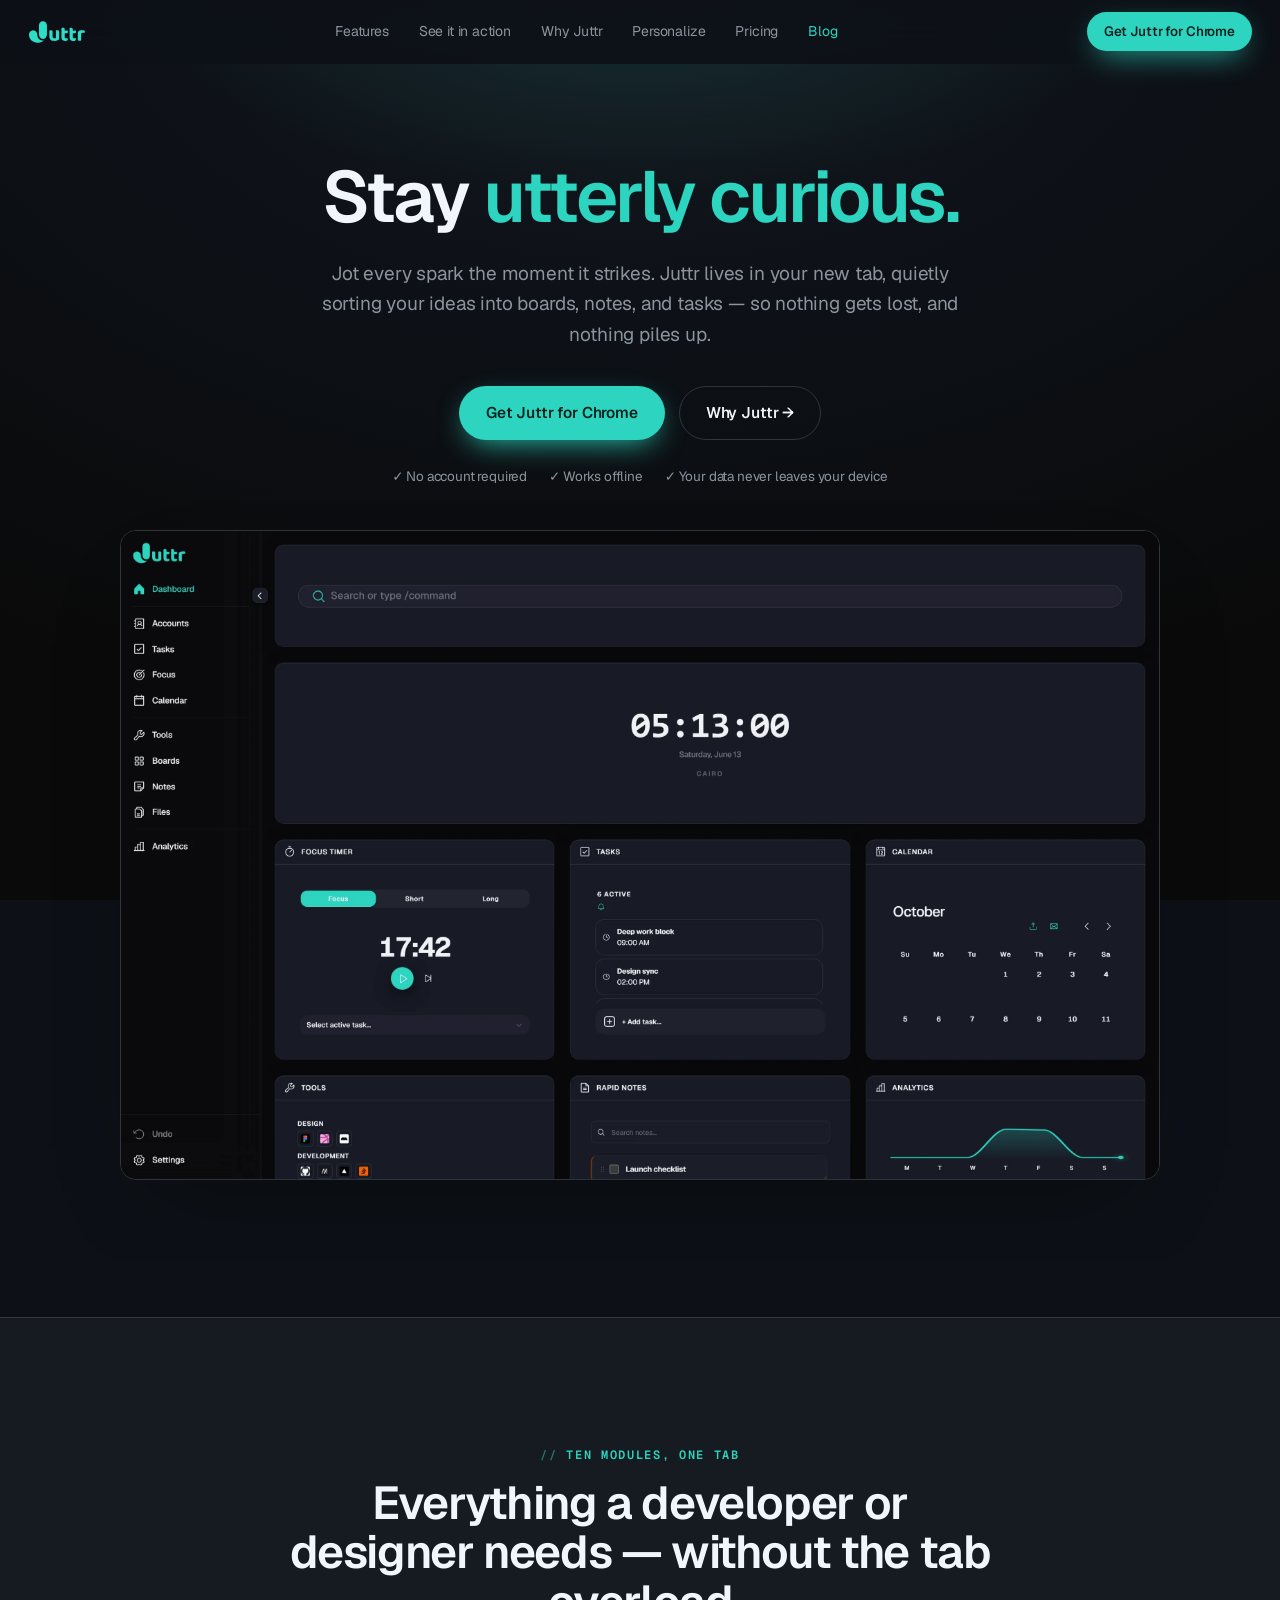
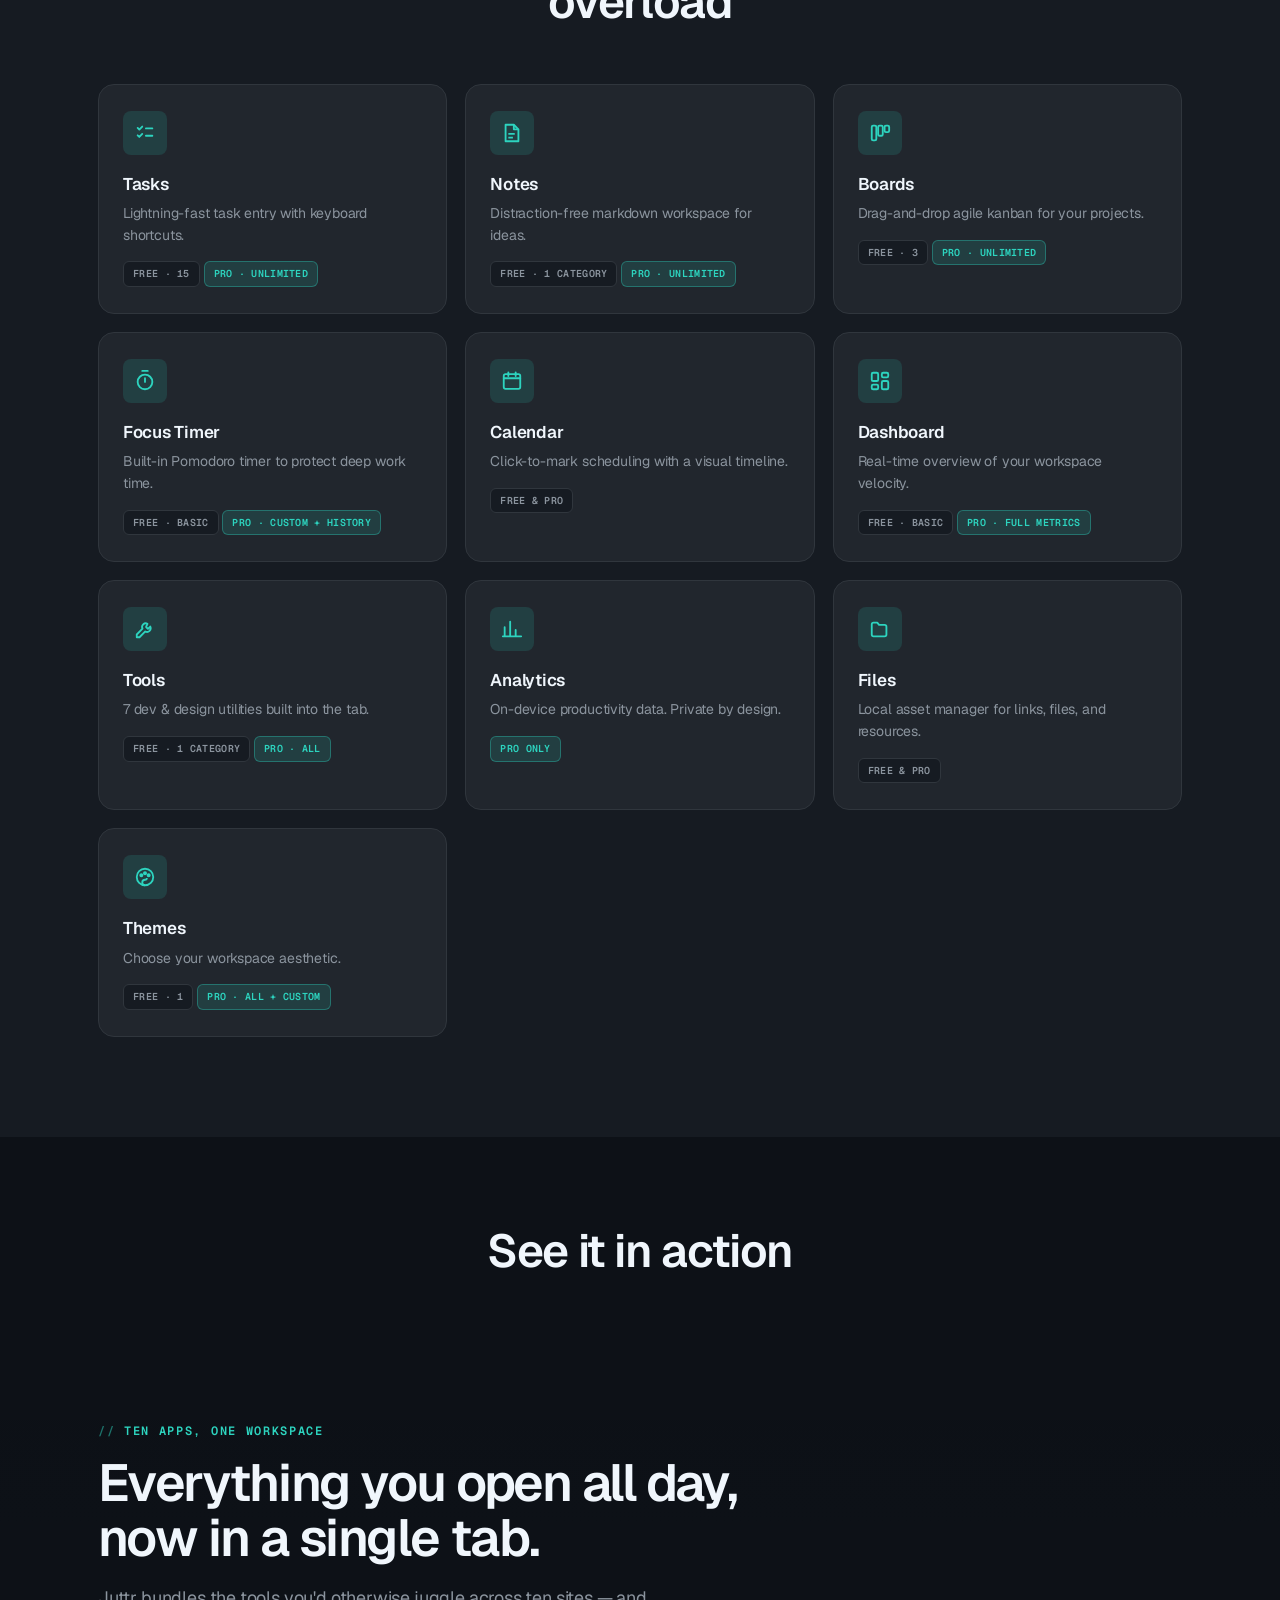
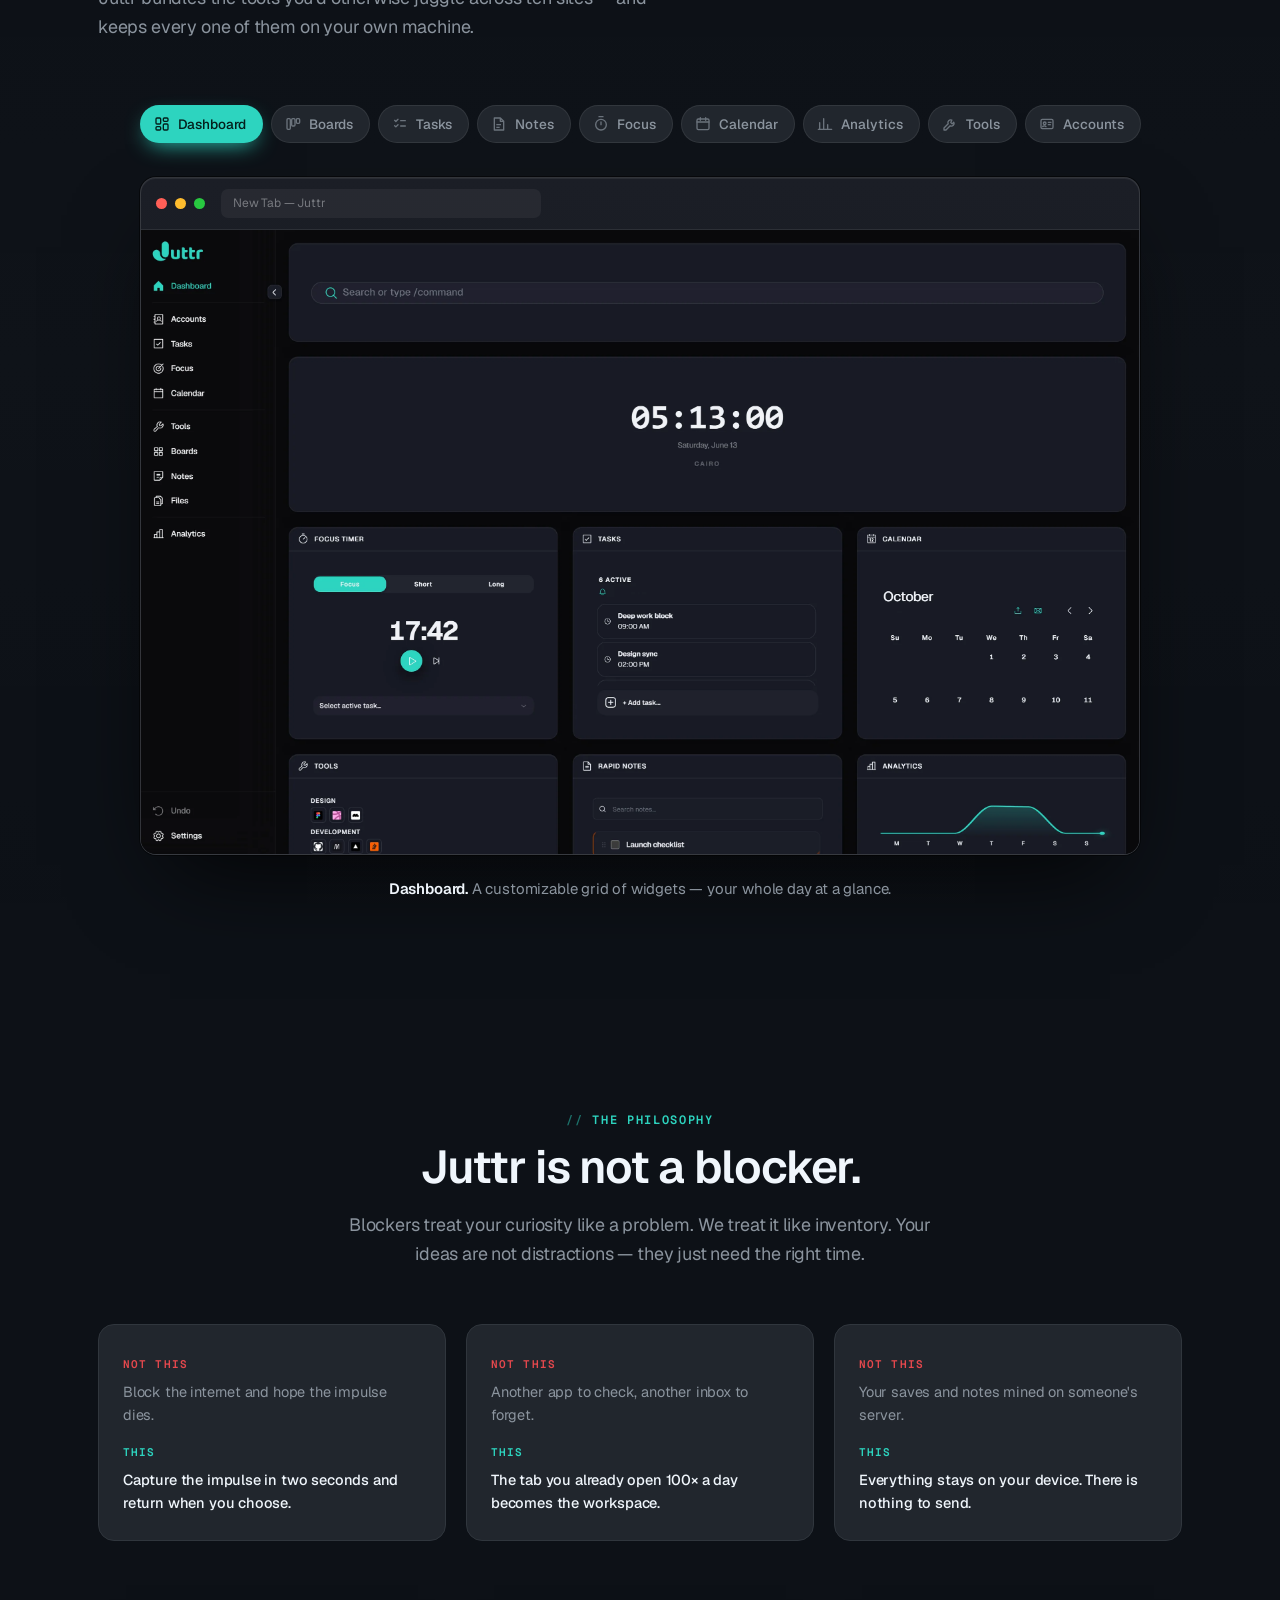
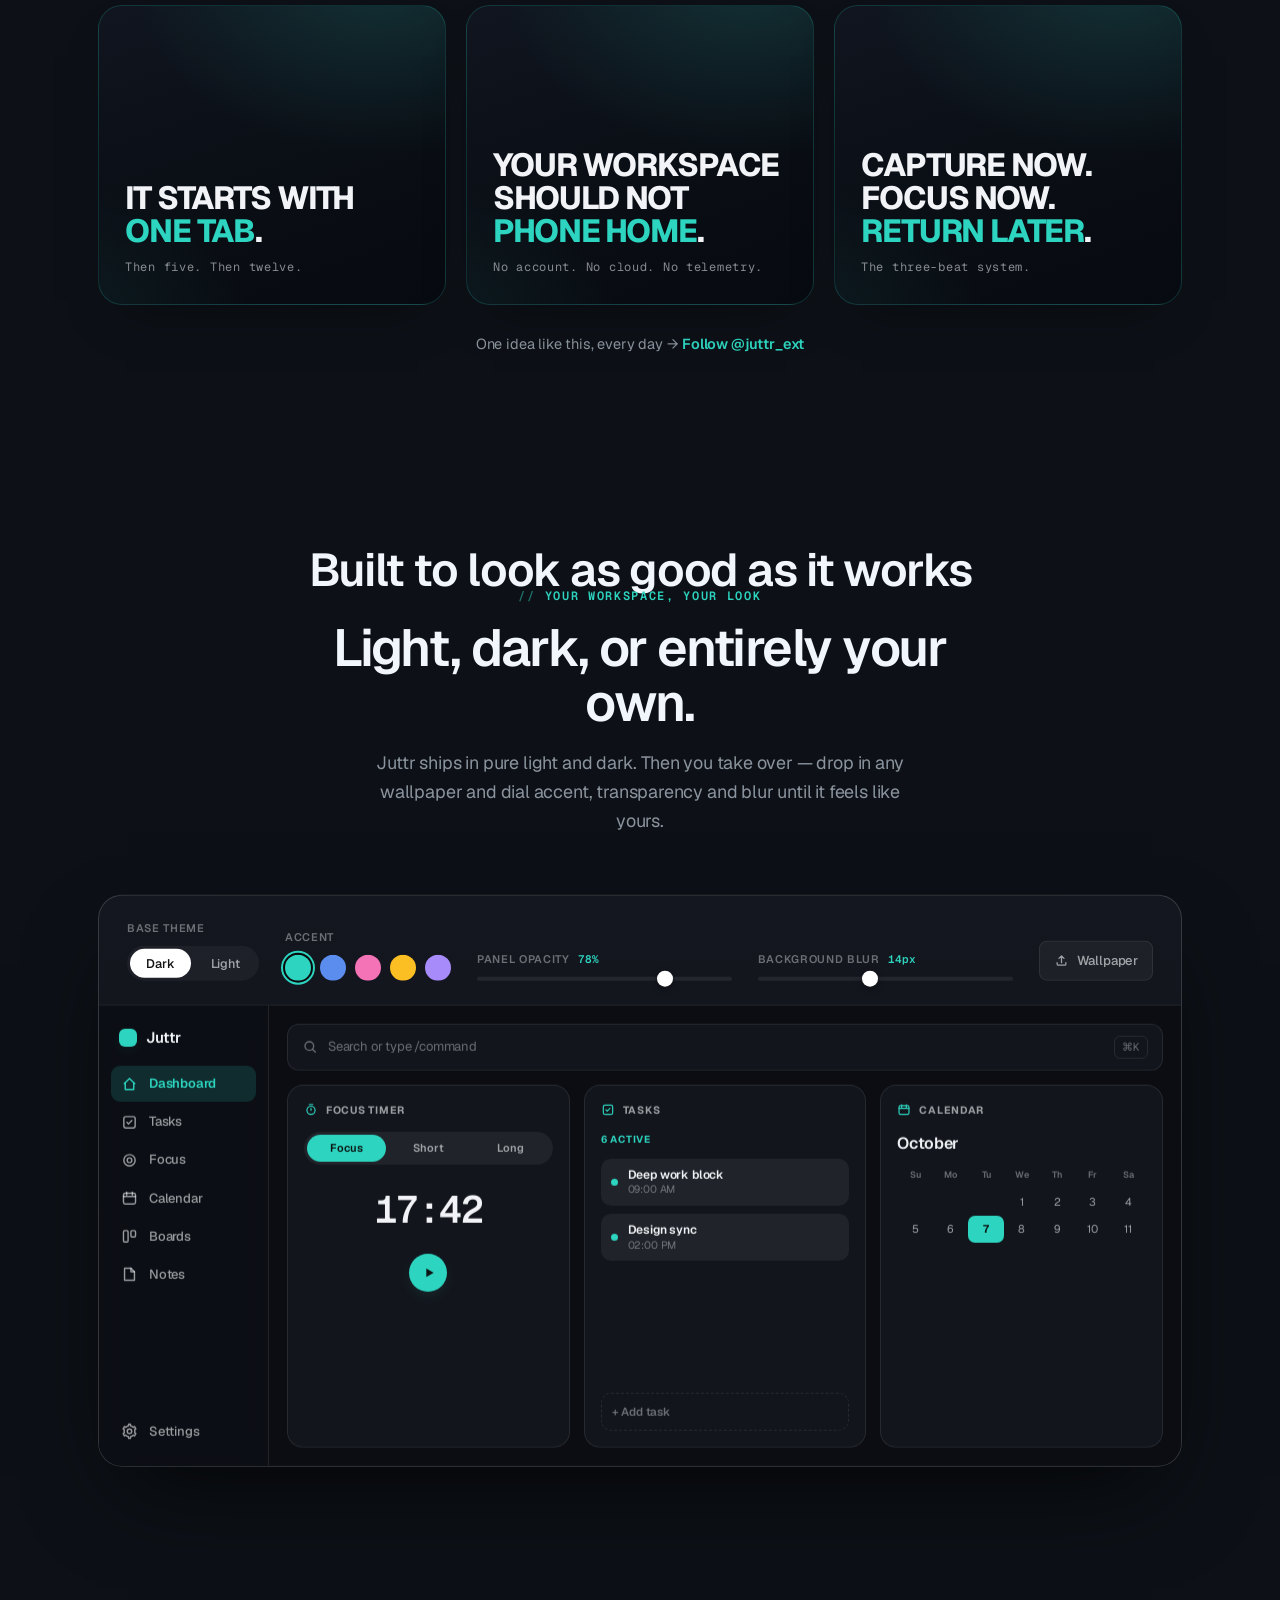
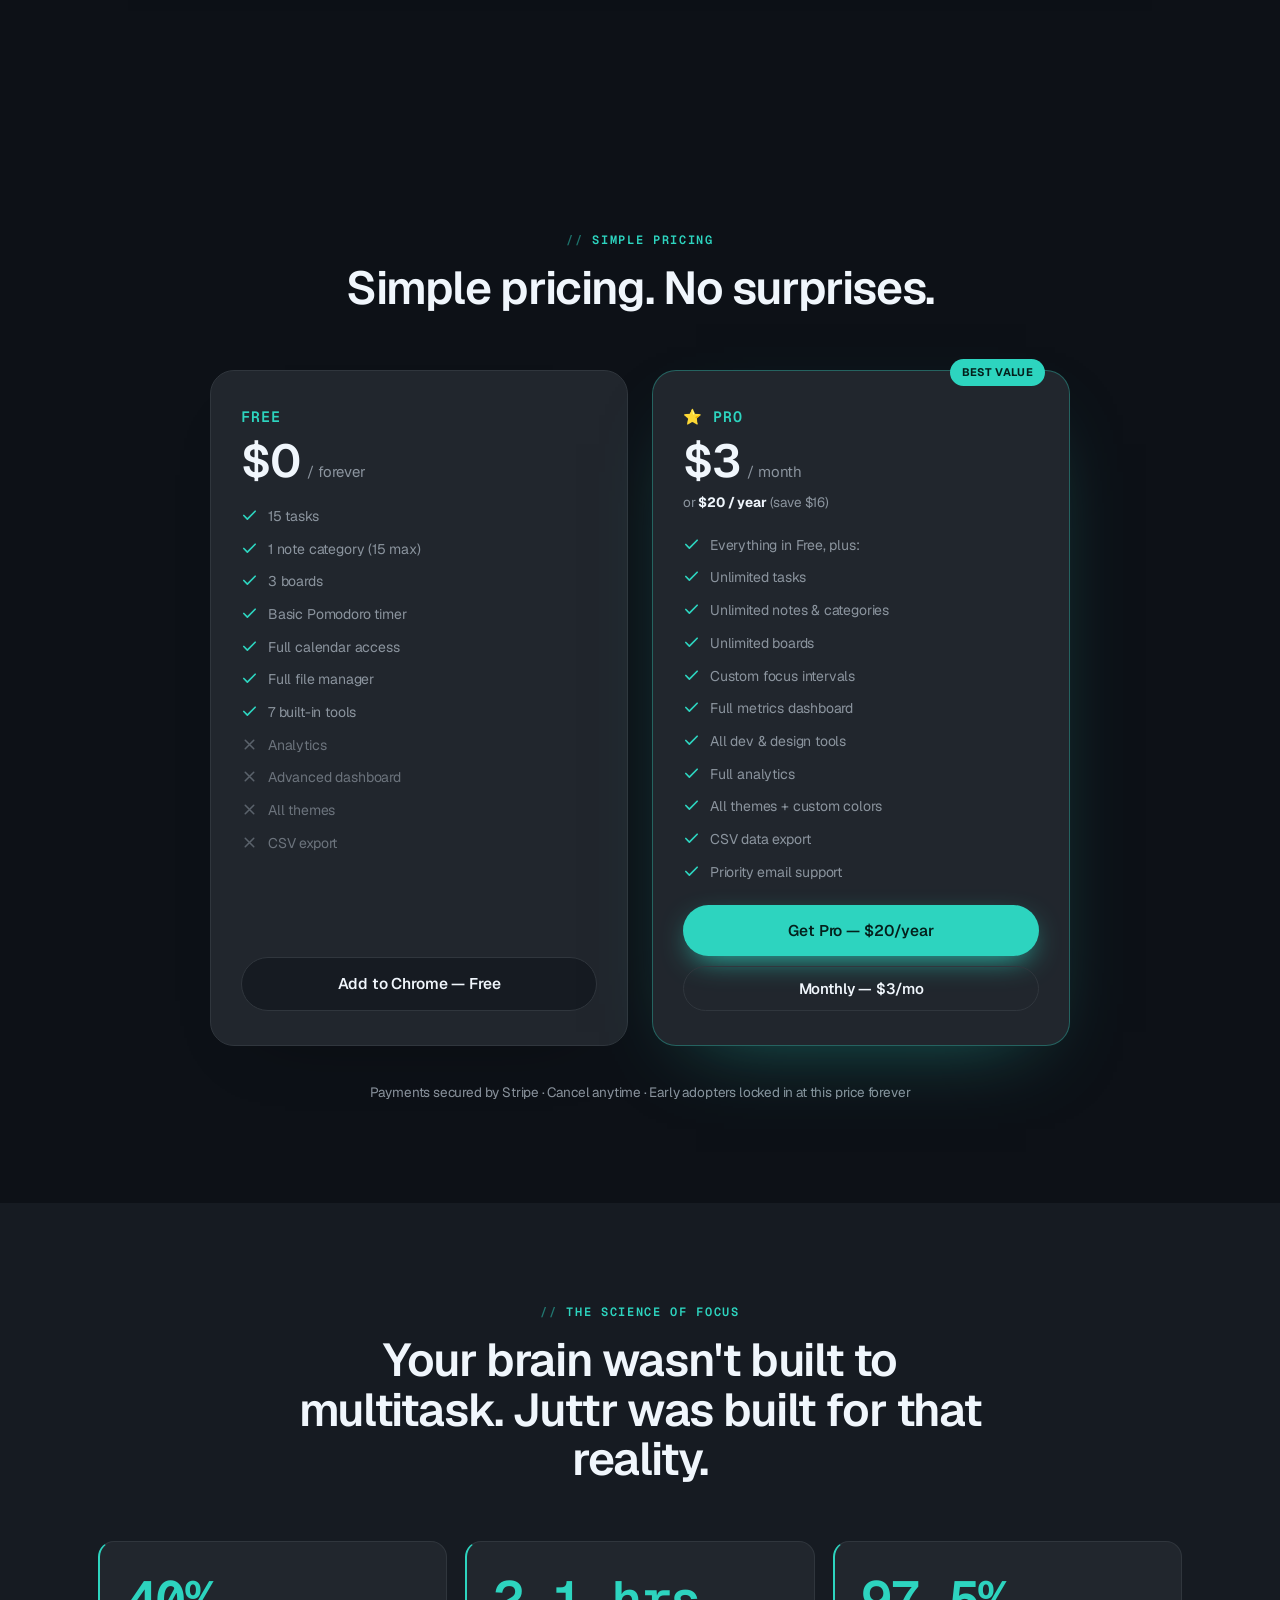
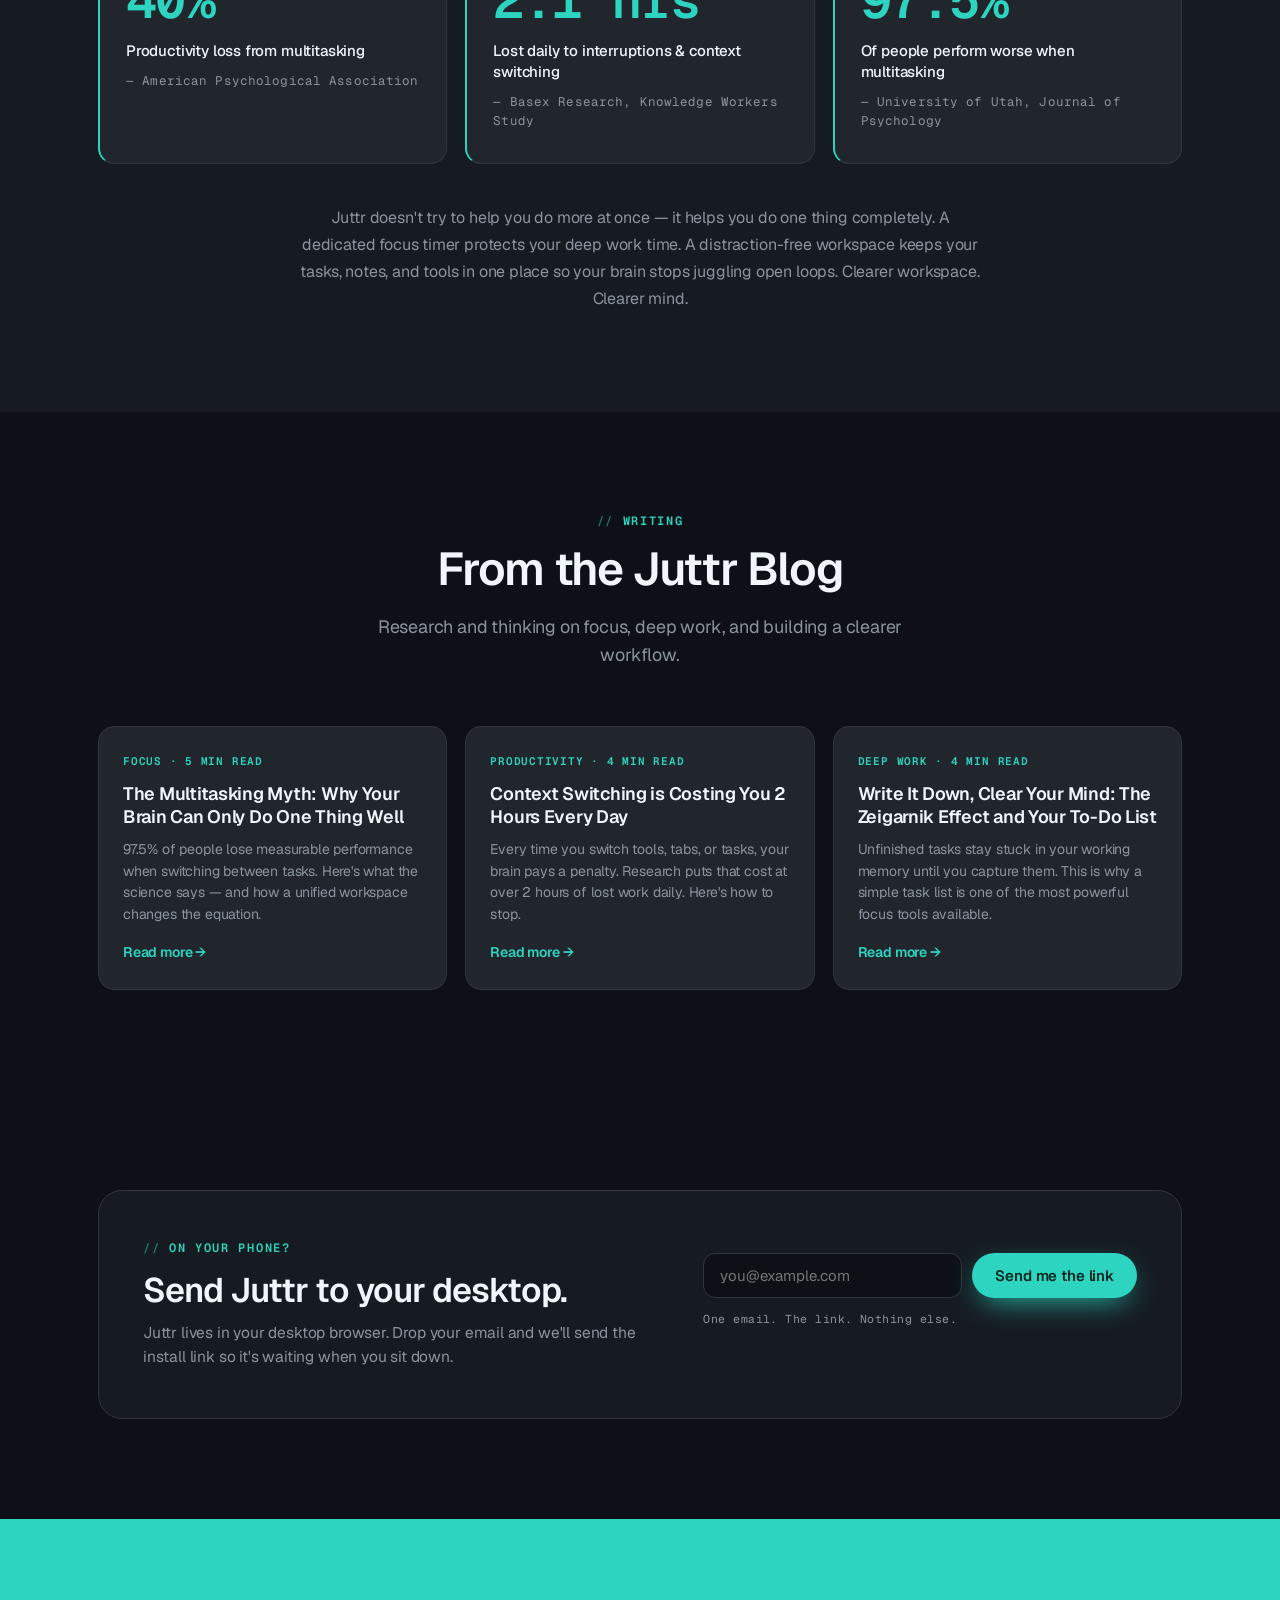
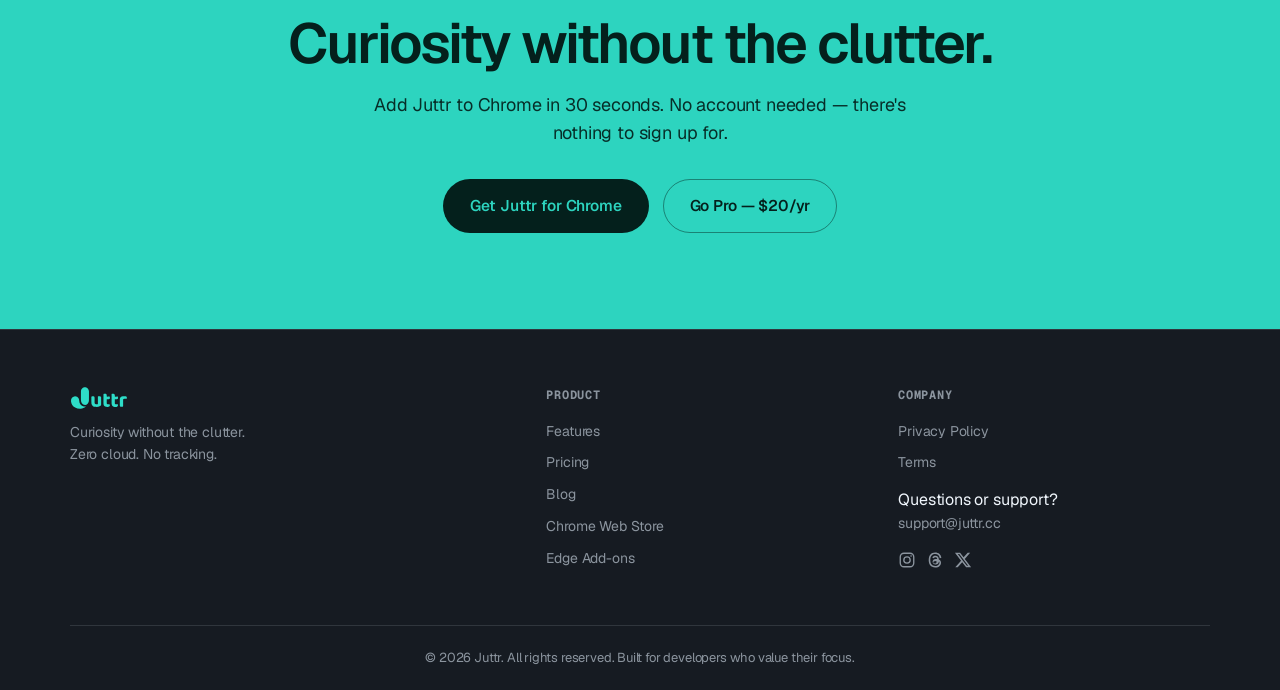
==== index.html @ 7350d9e3 "Add files via upload" ====
<!DOCTYPE html>
<html lang="en">
<head>
  <meta charset="UTF-8" />
  <meta name="viewport" content="width=device-width, initial-scale=1.0" />

  <title>Juttr — Stay utterly curious. | Private workspace in your new tab</title>
  <meta name="description" content="Juttr is the private, local-first workspace in your new tab. Capture ideas, links, and tasks without breaking focus — then return when it's time. No account, no cloud, works offline." />
  <meta name="keywords" content="productivity chrome extension, capture ideas browser, tab manager alternative, browser workspace, focus timer, pomodoro chrome extension, task manager extension, distraction free workspace, local first app, deep work tool, all in one workspace chrome, no cloud task manager, save tabs for later" />

  <!-- Open Graph -->
  <meta property="og:title" content="Juttr — Stay utterly curious." />
  <meta property="og:description" content="Capture now. Focus now. Return later. The private workspace in your new tab — no account, no cloud, all local." />
  <meta property="og:image" content="https://www.juttr.cc/assets/screens/og-cover.jpg" />
  <meta property="og:url" content="https://www.juttr.cc" />
  <meta property="og:type" content="website" />

  <!-- Twitter -->
  <meta name="twitter:card" content="summary_large_image" />
  <meta name="twitter:site" content="@Juttr_Ext" />
  <meta name="twitter:title" content="Juttr — Stay utterly curious." />
  <meta name="twitter:description" content="Capture ideas without breaking focus. The local-first workspace in your new tab — no account, no cloud." />
  <meta name="twitter:image" content="https://www.juttr.cc/assets/screens/og-cover.jpg" />

  <link rel="canonical" href="https://www.juttr.cc" />
  <meta name="theme-color" content="#0d1117" />
  <link rel="icon" type="image/png" href="assets/logo.png" />

  <!-- Set theme before paint (no flash) -->
  <script>
    (function () {
      try {
        var t = localStorage.getItem('juttr-theme') || 'light';
        document.documentElement.setAttribute('data-theme', t);
      } catch (e) { document.documentElement.setAttribute('data-theme', 'light'); }
    })();
  </script>

  <link rel="preload" href="assets/fonts/Geist-Variable.woff2" as="font" type="font/woff2" crossorigin />
  <link rel="stylesheet" href="css/theme.css" />
  <link rel="stylesheet" href="css/preserved.css" />
  <link rel="stylesheet" href="css/site.css" />

  <!-- Schema.org structured data -->
  <script type="application/ld+json">
  {
    "@context": "https://schema.org",
    "@type": "SoftwareApplication",
    "name": "Juttr",
    "applicationCategory": "ProductivityApplication",
    "operatingSystem": "Chrome, Edge, Firefox",
    "offers": [
      { "@type": "Offer", "name": "Free", "price": "0", "priceCurrency": "USD" },
      { "@type": "Offer", "name": "Pro", "price": "3", "priceCurrency": "USD", "billingIncrement": "month" }
    ],
    "description": "Local-first productivity workspace Chrome extension for developers and designers.",
    "url": "https://www.juttr.cc"
  }
  </script>
</head>
<body>

<!-- ════════════════ NAV (C) ════════════════ -->
<nav class="jx-nav" id="nav">
  <a href="#top" class="jx-logo" aria-label="Juttr"><img class="jx-wordmark" src="assets/juttr-wordmark.svg" alt="Juttr" /></a>
  <div class="jx-nav-links" id="nav-links">
    <a href="#features">Features</a>
    <a href="#see-it">See it in action</a>
    <a href="#philosophy">Why Juttr</a>
    <a href="#personalize">Personalize</a>
    <a href="#pricing">Pricing</a>
    <a href="#blog">Blog</a>
    <a class="jx-btn jx-btn-accent jx-btn-sm jx-nav-cta-m" data-store-link="nav-menu" target="_blank" rel="noopener">Get Juttr for Chrome</a>
  </div>
  <div class="jx-nav-right">
    <button class="jx-toggle" id="theme-toggle" type="button" aria-label="Toggle light or dark mode">
      <span class="jx-toggle-icon jx-moon" aria-hidden="true">🌙</span>
      <span class="jx-toggle-icon jx-sun" aria-hidden="true">☀️</span>
      <span class="jx-lbl jx-lbl-dark">Dark</span>
      <span class="jx-lbl jx-lbl-light">Light</span>
    </button>
    <a class="jx-btn jx-btn-accent jx-btn-sm jx-nav-cta-d" data-store-link="nav" target="_blank" rel="noopener">Get Juttr for Chrome</a>
    <button class="jx-nav-toggle" id="nav-toggle" type="button" aria-label="Open menu" aria-expanded="false" aria-controls="nav-links">
      <span></span><span></span><span></span>
    </button>
  </div>
</nav>

<span id="top"></span>

<main>

<!-- ════════════════ HERO (D) ════════════════ -->
<header class="jx-hero">
  <div class="jx-hero-inner reveal">
    <h1>Stay <em>utterly curious.</em></h1>
    <p class="jx-hero-sub">
      Jot every spark the moment it strikes. Juttr lives in your new tab, quietly sorting
      your ideas into boards, notes, and tasks — so nothing gets lost, and nothing piles up.
    </p>
    <div class="jx-hero-actions">
      <a class="jx-btn jx-btn-accent jx-btn-lg" data-store-link="hero" target="_blank" rel="noopener">Get Juttr for Chrome</a>
      <a class="jx-btn jx-btn-outline jx-btn-lg" href="#philosophy">Why Juttr →</a>
    </div>
    <div class="jx-trust">
      <span>✓ No account required</span>
      <span>✓ Works offline</span>
      <span>✓ Your data never leaves your device</span>
    </div>
  </div>
  <div class="jx-hero-visual reveal">
    <img src="assets/screens/dark-dashboard.webp" width="1600" height="1000" data-parallax="0.05"
         alt="Juttr productivity Chrome extension workspace showing task manager, calendar and focus timer" />
  </div>
</header>

<!-- ════════════════ FEATURES (E) ════════════════ -->
<section class="jx-section jx-features" id="features">
  <div class="jx-wrap">
    <div class="jx-section-head reveal">
      <p class="jx-eyebrow">Ten modules, one tab</p>
      <h2 class="jx-h2">Everything a developer or designer needs — without the tab overload</h2>
    </div>
    <div class="jx-feature-grid reveal">

      <div class="jx-feature-card">
        <div class="jx-feature-ico"><svg viewBox="0 0 24 24" fill="none" stroke="currentColor" stroke-width="2" stroke-linecap="round" stroke-linejoin="round"><path d="M4 6.5l1.8 1.8L9 5"/><path d="M4 14.5l1.8 1.8L9 13"/><path d="M13 7h7M13 15h7"/></svg></div>
        <h3>Tasks</h3>
        <p>Lightning-fast task entry with keyboard shortcuts.</p>
        <span class="jx-badge">Free · 15</span> <span class="jx-badge jx-badge-pro">Pro · Unlimited</span>
      </div>

      <div class="jx-feature-card">
        <div class="jx-feature-ico"><svg viewBox="0 0 24 24" fill="none" stroke="currentColor" stroke-width="2" stroke-linejoin="round"><path d="M5 3h9l5 5v13H5z"/><path d="M14 3v5h5"/><path d="M8 13h7M8 17h5"/></svg></div>
        <h3>Notes</h3>
        <p>Distraction-free markdown workspace for ideas.</p>
        <span class="jx-badge">Free · 1 category</span> <span class="jx-badge jx-badge-pro">Pro · Unlimited</span>
      </div>

      <div class="jx-feature-card">
        <div class="jx-feature-ico"><svg viewBox="0 0 24 24" fill="none" stroke="currentColor" stroke-width="2"><rect x="3" y="4" width="5" height="16" rx="1.5"/><rect x="10" y="4" width="5" height="11" rx="1.5"/><rect x="17" y="4" width="5" height="7" rx="1.5"/></svg></div>
        <h3>Boards</h3>
        <p>Drag-and-drop agile kanban for your projects.</p>
        <span class="jx-badge">Free · 3</span> <span class="jx-badge jx-badge-pro">Pro · Unlimited</span>
      </div>

      <div class="jx-feature-card">
        <div class="jx-feature-ico"><svg viewBox="0 0 24 24" fill="none" stroke="currentColor" stroke-width="2"><circle cx="12" cy="13" r="8"/><path d="M12 13V9M9 1h6" stroke-linecap="round"/></svg></div>
        <h3>Focus Timer</h3>
        <p>Built-in Pomodoro timer to protect deep work time.</p>
        <span class="jx-badge">Free · Basic</span> <span class="jx-badge jx-badge-pro">Pro · Custom + history</span>
      </div>

      <div class="jx-feature-card">
        <div class="jx-feature-ico"><svg viewBox="0 0 24 24" fill="none" stroke="currentColor" stroke-width="2"><rect x="3" y="4.5" width="18" height="16" rx="2"/><path d="M3 9h18M8 2.5v4M16 2.5v4" stroke-linecap="round"/></svg></div>
        <h3>Calendar</h3>
        <p>Click-to-mark scheduling with a visual timeline.</p>
        <span class="jx-badge">Free &amp; Pro</span>
      </div>

      <div class="jx-feature-card">
        <div class="jx-feature-ico"><svg viewBox="0 0 24 24" fill="none" stroke="currentColor" stroke-width="2"><rect x="3" y="3" width="7" height="9" rx="1.5"/><rect x="14" y="3" width="7" height="5" rx="1.5"/><rect x="14" y="12" width="7" height="9" rx="1.5"/><rect x="3" y="16" width="7" height="5" rx="1.5"/></svg></div>
        <h3>Dashboard</h3>
        <p>Real-time overview of your workspace velocity.</p>
        <span class="jx-badge">Free · Basic</span> <span class="jx-badge jx-badge-pro">Pro · Full metrics</span>
      </div>

      <div class="jx-feature-card">
        <div class="jx-feature-ico"><svg viewBox="0 0 24 24" fill="none" stroke="currentColor" stroke-width="2" stroke-linecap="round" stroke-linejoin="round"><path d="M14.7 6.3a4 4 0 0 0-5.4 5.4L3 18v3h3l6.3-6.3a4 4 0 0 0 5.4-5.4l-2.5 2.5-2-2z"/></svg></div>
        <h3>Tools</h3>
        <p>7 dev &amp; design utilities built into the tab.</p>
        <span class="jx-badge">Free · 1 category</span> <span class="jx-badge jx-badge-pro">Pro · All</span>
      </div>

      <div class="jx-feature-card">
        <div class="jx-feature-ico"><svg viewBox="0 0 24 24" fill="none" stroke="currentColor" stroke-width="2" stroke-linecap="round"><path d="M4 20V10M10 20V4M16 20v-7M22 20H2"/></svg></div>
        <h3>Analytics</h3>
        <p>On-device productivity data. Private by design.</p>
        <span class="jx-badge jx-badge-pro">Pro only</span>
      </div>

      <div class="jx-feature-card">
        <div class="jx-feature-ico"><svg viewBox="0 0 24 24" fill="none" stroke="currentColor" stroke-width="2" stroke-linejoin="round"><path d="M3 7a2 2 0 0 1 2-2h4l2 2.5h6a2 2 0 0 1 2 2V18a2 2 0 0 1-2 2H5a2 2 0 0 1-2-2z"/></svg></div>
        <h3>Files</h3>
        <p>Local asset manager for links, files, and resources.</p>
        <span class="jx-badge">Free &amp; Pro</span>
      </div>

      <div class="jx-feature-card">
        <div class="jx-feature-ico"><svg viewBox="0 0 24 24" fill="none" stroke="currentColor" stroke-width="2"><circle cx="12" cy="12" r="9"/><circle cx="8" cy="10" r="1.2" fill="currentColor"/><circle cx="12" cy="8" r="1.2" fill="currentColor"/><circle cx="16" cy="10" r="1.2" fill="currentColor"/><path d="M12 21a3 3 0 0 1 0-6 2 2 0 0 0 2-2"/></svg></div>
        <h3>Themes</h3>
        <p>Choose your workspace aesthetic.</p>
        <span class="jx-badge">Free · 1</span> <span class="jx-badge jx-badge-pro">Pro · All + custom</span>
      </div>

    </div>
  </div>
</section>

<!-- ════════════════ SEE IT IN ACTION (F — preserved #apps) ════════════════ -->
<div class="jx-island-head reveal" id="see-it">
  <h2 class="jx-h2">See it in action</h2>
</div>
<div class="juttr-island">
  <section class="section apps" id="apps">
    <div class="wrap">
      <div class="section-head reveal">
        <p class="eyebrow">Ten apps, one workspace</p>
        <h2 class="section-title">Everything you open all day,<br />now in a single tab.</h2>
        <p class="section-sub">Juttr bundles the tools you'd otherwise juggle across ten sites — and keeps every one of them on your own machine.</p>
      </div>
      <div class="showcase reveal">
        <div class="showcase-rail" id="showcaseRail" role="tablist" aria-label="Juttr apps">
          <!-- buttons injected by widgets.js -->
        </div>
        <div class="showcase-stage">
          <div class="browser-frame">
            <div class="bf-bar">
              <span class="bf-dot bf-r"></span><span class="bf-dot bf-y"></span><span class="bf-dot bf-g"></span>
              <span class="bf-url" id="showcaseUrl">New Tab — Juttr</span>
            </div>
            <div class="bf-shot showcase-shot" id="showcaseShot">
              <!-- images injected by widgets.js -->
            </div>
          </div>
          <p class="showcase-caption" id="showcaseCaption"></p>
        </div>
      </div>
    </div>
  </section>
</div>

<!-- ════════════════ PHILOSOPHY (§6.4 — "Juttr is not a blocker") ════════════════ -->
<section class="jx-section jx-philosophy" id="philosophy">
  <div class="jx-wrap">
    <div class="jx-section-head reveal">
      <p class="jx-eyebrow">The philosophy</p>
      <h2 class="jx-h2">Juttr is not a blocker.</h2>
      <p class="jx-sub">
        Blockers treat your curiosity like a problem. We treat it like inventory.
        Your ideas are not distractions — they just need the right time.
      </p>
    </div>

    <div class="jx-vs-grid reveal">
      <div class="jx-vs-card">
        <span class="jx-vs-no">Not this</span>
        <p>Block the internet and hope the impulse dies.</p>
        <span class="jx-vs-yes">This</span>
        <p class="jx-vs-right">Capture the impulse in two seconds and return when you choose.</p>
      </div>
      <div class="jx-vs-card">
        <span class="jx-vs-no">Not this</span>
        <p>Another app to check, another inbox to forget.</p>
        <span class="jx-vs-yes">This</span>
        <p class="jx-vs-right">The tab you already open 100&times; a day becomes the workspace.</p>
      </div>
      <div class="jx-vs-card">
        <span class="jx-vs-no">Not this</span>
        <p>Your saves and notes mined on someone's server.</p>
        <span class="jx-vs-yes">This</span>
        <p class="jx-vs-right">Everything stays on your device. There is nothing to send.</p>
      </div>
    </div>

    <!-- Campaign band (§6.3) — links to Instagram -->
    <div class="jx-poster-band reveal">
      <a class="jx-poster" href="https://www.instagram.com/juttr_ext/" target="_blank" rel="noopener" aria-label="Juttr on Instagram — It starts with one tab">
        <span class="jx-poster-head">It starts with <em>one tab</em>.</span>
        <span class="jx-poster-sub">Then five. Then twelve.</span>
      </a>
      <a class="jx-poster" href="https://www.instagram.com/juttr_ext/" target="_blank" rel="noopener" aria-label="Juttr on Instagram — Your workspace should not phone home">
        <span class="jx-poster-head">Your workspace should not <em>phone home</em>.</span>
        <span class="jx-poster-sub">No account. No cloud. No telemetry.</span>
      </a>
      <a class="jx-poster" href="https://www.instagram.com/juttr_ext/" target="_blank" rel="noopener" aria-label="Juttr on Instagram — Capture now, focus now, return later">
        <span class="jx-poster-head">Capture now. Focus now. <em>Return later</em>.</span>
        <span class="jx-poster-sub">The three-beat system.</span>
      </a>
    </div>
    <p class="jx-poster-follow reveal">
      One idea like this, every day →
      <a href="https://www.instagram.com/juttr_ext/" target="_blank" rel="noopener">Follow @juttr_ext</a>
    </p>
  </div>
</section>

<!-- ════════════════ PERSONALIZE / THEMES (H — preserved #themes) ════════════════ -->
<div class="jx-island-head reveal" id="personalize">
  <h2 class="jx-h2">Built to look as good as it works</h2>
</div>
<div class="juttr-island" data-parallax="0.03">
  <section class="section themes" id="themes">
    <div class="wrap">
      <div class="section-head center reveal">
        <p class="eyebrow">Your workspace, your look</p>
        <h2 class="section-title">Light, dark, or entirely your own.</h2>
        <p class="section-sub">Juttr ships in pure light and dark. Then you take over — drop in any wallpaper and dial accent, transparency and blur until it feels like yours.</p>
      </div>
      <div class="theme-demo reveal">
        <div class="theme-controls">
          <div class="ctrl">
            <span class="ctrl-label">Base theme</span>
            <div class="seg" id="modePills">
              <button class="seg-btn active" data-mode="dark">Dark</button>
              <button class="seg-btn" data-mode="light">Light</button>
            </div>
          </div>
          <div class="ctrl">
            <span class="ctrl-label">Accent</span>
            <div class="swatches" id="swatches">
              <button class="swatch active" data-color="#2dd4bf" style="--c:#2dd4bf"></button>
              <button class="swatch" data-color="#5b8def" style="--c:#5b8def"></button>
              <button class="swatch" data-color="#f472b6" style="--c:#f472b6"></button>
              <button class="swatch" data-color="#fbbf24" style="--c:#fbbf24"></button>
              <button class="swatch" data-color="#a78bfa" style="--c:#a78bfa"></button>
            </div>
          </div>
          <div class="ctrl grow">
            <span class="ctrl-label">Panel opacity <em id="opacityVal">78%</em></span>
            <input type="range" id="opacitySlider" min="10" max="100" value="78" />
          </div>
          <div class="ctrl grow">
            <span class="ctrl-label">Background blur <em id="blurVal">14px</em></span>
            <input type="range" id="blurSlider" min="0" max="32" value="14" />
          </div>
          <label class="upload-btn">
            <svg viewBox="0 0 24 24" width="15" height="15"><path d="M12 16V5m0 0L8 9m4-4 4 4" stroke="currentColor" stroke-width="2" fill="none" stroke-linecap="round" stroke-linejoin="round"/><path d="M5 16v2a2 2 0 0 0 2 2h10a2 2 0 0 0 2-2v-2" fill="none" stroke="currentColor" stroke-width="2" stroke-linecap="round"/></svg>
            Wallpaper
            <input type="file" id="bgUpload" accept="image/*" hidden />
          </label>
        </div>

        <div class="theme-preview" id="themePreview">
          <div class="tp-bg" id="tpBg"></div>
          <div class="tp-overlay" id="tpOverlay"></div>
          <div class="tp-ui" id="tpUi">
            <aside class="tp-side">
              <div class="tp-brand">
                <span class="tp-brand-mark"></span>
                <span class="tp-brand-name">Juttr</span>
              </div>
              <nav class="tp-nav">
                <span class="tp-nav-item active">
                  <svg viewBox="0 0 24 24" fill="none" stroke="currentColor" stroke-width="2" stroke-linejoin="round"><path d="M4 11.5 12 4l8 7.5"/><path d="M6 10v9.5h12V10"/></svg>
                  <span>Dashboard</span>
                </span>
                <span class="tp-nav-item">
                  <svg viewBox="0 0 24 24" fill="none" stroke="currentColor" stroke-width="2" stroke-linecap="round" stroke-linejoin="round"><rect x="4" y="4" width="16" height="16" rx="3"/><path d="M8.4 12l2.3 2.3 4.6-4.8"/></svg>
                  <span>Tasks</span>
                </span>
                <span class="tp-nav-item">
                  <svg viewBox="0 0 24 24" fill="none" stroke="currentColor" stroke-width="2"><circle cx="12" cy="12" r="8"/><circle cx="12" cy="12" r="3.3"/></svg>
                  <span>Focus</span>
                </span>
                <span class="tp-nav-item">
                  <svg viewBox="0 0 24 24" fill="none" stroke="currentColor" stroke-width="2"><rect x="3.5" y="5" width="17" height="15" rx="2.5"/><path d="M3.5 9.5h17M8 3.5v4M16 3.5v4" stroke-linecap="round"/></svg>
                  <span>Calendar</span>
                </span>
                <span class="tp-nav-item">
                  <svg viewBox="0 0 24 24" fill="none" stroke="currentColor" stroke-width="2"><rect x="3.5" y="4" width="6.5" height="16" rx="1.6"/><rect x="14" y="4" width="6.5" height="9" rx="1.6"/></svg>
                  <span>Boards</span>
                </span>
                <span class="tp-nav-item">
                  <svg viewBox="0 0 24 24" fill="none" stroke="currentColor" stroke-width="2" stroke-linejoin="round"><path d="M5 3.5h9l5 5V20.5H5z"/><path d="M14 3.5v5h5" stroke-linecap="round"/></svg>
                  <span>Notes</span>
                </span>
              </nav>
              <span class="tp-nav-item tp-nav-foot">
                <svg viewBox="0 0 24 24" fill="none" stroke="currentColor" stroke-width="2"><circle cx="12" cy="12" r="3.2"/><path d="M19.3 14.2a7.4 7.4 0 0 0 0-4.4l1.6-1.3-1.7-2.9-1.9.8a7.4 7.4 0 0 0-3.8-2.2L13.1 2h-2.2l-.4 2.2a7.4 7.4 0 0 0-3.8 2.2l-1.9-.8L3.1 8.5l1.6 1.3a7.4 7.4 0 0 0 0 4.4l-1.6 1.3 1.7 2.9 1.9-.8a7.4 7.4 0 0 0 3.8 2.2l.4 2.2h2.2l.4-2.2a7.4 7.4 0 0 0 3.8-2.2l1.9.8 1.7-2.9z"/></svg>
                <span>Settings</span>
              </span>
            </aside>
            <div class="tp-main">
              <div class="tp-search">
                <svg viewBox="0 0 24 24" fill="none" stroke="currentColor" stroke-width="2"><circle cx="11" cy="11" r="6.5"/><path d="M20 20l-3.6-3.6" stroke-linecap="round"/></svg>
                <span class="tp-search-text">Search or type /command</span>
                <span class="tp-kbd">⌘K</span>
              </div>
              <div class="tp-grid">
                <div class="tp-card tp-w">
                  <div class="tp-w-head">
                    <svg viewBox="0 0 24 24" fill="none" stroke="currentColor" stroke-width="2"><circle cx="12" cy="13" r="7"/><path d="M12 13V9.5M9 3h6" stroke-linecap="round"/></svg>
                    Focus Timer
                  </div>
                  <div class="tp-seg">
                    <span class="tp-seg-btn active">Focus</span>
                    <span class="tp-seg-btn">Short</span>
                    <span class="tp-seg-btn">Long</span>
                  </div>
                  <span class="tp-timer">17:42</span>
                  <span class="tp-play">
                    <svg viewBox="0 0 24 24" fill="currentColor"><path d="M8 5.5v13l11-6.5z"/></svg>
                  </span>
                </div>

                <div class="tp-card tp-w">
                  <div class="tp-w-head">
                    <svg viewBox="0 0 24 24" fill="none" stroke="currentColor" stroke-width="2" stroke-linecap="round" stroke-linejoin="round"><rect x="4" y="4" width="16" height="16" rx="3"/><path d="M8.4 12l2.3 2.3 4.6-4.8"/></svg>
                    Tasks
                  </div>
                  <span class="tp-count">6 Active</span>
                  <div class="tp-task">
                    <span class="tp-task-dot"></span>
                    <span class="tp-task-body"><b>Deep work block</b><i>09:00 AM</i></span>
                  </div>
                  <div class="tp-task">
                    <span class="tp-task-dot"></span>
                    <span class="tp-task-body"><b>Design sync</b><i>02:00 PM</i></span>
                  </div>
                  <div class="tp-add">+ Add task</div>
                </div>

                <div class="tp-card tp-w tp-cal">
                  <div class="tp-w-head">
                    <svg viewBox="0 0 24 24" fill="none" stroke="currentColor" stroke-width="2"><rect x="3.5" y="5" width="17" height="15" rx="2.5"/><path d="M3.5 9.5h17M8 3.5v4M16 3.5v4" stroke-linecap="round"/></svg>
                    Calendar
                  </div>
                  <span class="tp-month">October</span>
                  <div class="tp-week"><span>Su</span><span>Mo</span><span>Tu</span><span>We</span><span>Th</span><span>Fr</span><span>Sa</span></div>
                  <div class="tp-days">
                    <span></span><span></span><span></span><span>1</span><span>2</span><span>3</span><span>4</span>
                    <span>5</span><span>6</span><span class="today">7</span><span>8</span><span>9</span><span>10</span><span>11</span>
                  </div>
                </div>
              </div>
            </div>
          </div>
        </div>
      </div>
    </div>
  </section>
</div>

<!-- ════════════════ PRICING (G) ════════════════ -->
<section class="jx-section" id="pricing">
  <div class="jx-wrap">
    <div class="jx-section-head reveal">
      <p class="jx-eyebrow">Simple pricing</p>
      <h2 class="jx-h2">Simple pricing. No surprises.</h2>
    </div>
    <div class="jx-price-grid reveal">

      <!-- Free -->
      <div class="jx-price-card">
        <p class="jx-price-name">Free</p>
        <p class="jx-price-amount"><span class="jx-price-num">$0</span><span class="jx-price-per">/ forever</span></p>
        <ul class="jx-price-list">
          <li class="yes"><svg viewBox="0 0 24 24" fill="none" stroke="currentColor" stroke-width="2.4" stroke-linecap="round" stroke-linejoin="round"><polyline points="20 6 9 17 4 12"/></svg> 15 tasks</li>
          <li class="yes"><svg viewBox="0 0 24 24" fill="none" stroke="currentColor" stroke-width="2.4" stroke-linecap="round" stroke-linejoin="round"><polyline points="20 6 9 17 4 12"/></svg> 1 note category (15 max)</li>
          <li class="yes"><svg viewBox="0 0 24 24" fill="none" stroke="currentColor" stroke-width="2.4" stroke-linecap="round" stroke-linejoin="round"><polyline points="20 6 9 17 4 12"/></svg> 3 boards</li>
          <li class="yes"><svg viewBox="0 0 24 24" fill="none" stroke="currentColor" stroke-width="2.4" stroke-linecap="round" stroke-linejoin="round"><polyline points="20 6 9 17 4 12"/></svg> Basic Pomodoro timer</li>
          <li class="yes"><svg viewBox="0 0 24 24" fill="none" stroke="currentColor" stroke-width="2.4" stroke-linecap="round" stroke-linejoin="round"><polyline points="20 6 9 17 4 12"/></svg> Full calendar access</li>
          <li class="yes"><svg viewBox="0 0 24 24" fill="none" stroke="currentColor" stroke-width="2.4" stroke-linecap="round" stroke-linejoin="round"><polyline points="20 6 9 17 4 12"/></svg> Full file manager</li>
          <li class="yes"><svg viewBox="0 0 24 24" fill="none" stroke="currentColor" stroke-width="2.4" stroke-linecap="round" stroke-linejoin="round"><polyline points="20 6 9 17 4 12"/></svg> 7 built-in tools</li>
          <li class="no"><svg viewBox="0 0 24 24" fill="none" stroke="currentColor" stroke-width="2.2" stroke-linecap="round"><path d="M6 6l12 12M18 6L6 18"/></svg> Analytics</li>
          <li class="no"><svg viewBox="0 0 24 24" fill="none" stroke="currentColor" stroke-width="2.2" stroke-linecap="round"><path d="M6 6l12 12M18 6L6 18"/></svg> Advanced dashboard</li>
          <li class="no"><svg viewBox="0 0 24 24" fill="none" stroke="currentColor" stroke-width="2.2" stroke-linecap="round"><path d="M6 6l12 12M18 6L6 18"/></svg> All themes</li>
          <li class="no"><svg viewBox="0 0 24 24" fill="none" stroke="currentColor" stroke-width="2.2" stroke-linecap="round"><path d="M6 6l12 12M18 6L6 18"/></svg> CSV export</li>
        </ul>
        <div class="jx-price-actions">
          <a class="jx-btn jx-btn-ghost jx-btn-lg" data-store-link="pricing-free" target="_blank" rel="noopener">Add to Chrome — Free</a>
        </div>
      </div>

      <!-- Pro -->
      <div class="jx-price-card jx-price-card-pro">
        <span class="jx-price-badge">BEST VALUE</span>
        <p class="jx-price-name">⭐ Pro</p>
        <p class="jx-price-amount"><span class="jx-price-num">$3</span><span class="jx-price-per">/ month</span></p>
        <p class="jx-price-note">or <strong>$20 / year</strong> (save $16)</p>
        <ul class="jx-price-list">
          <li class="yes"><svg viewBox="0 0 24 24" fill="none" stroke="currentColor" stroke-width="2.4" stroke-linecap="round" stroke-linejoin="round"><polyline points="20 6 9 17 4 12"/></svg> Everything in Free, plus:</li>
          <li class="yes"><svg viewBox="0 0 24 24" fill="none" stroke="currentColor" stroke-width="2.4" stroke-linecap="round" stroke-linejoin="round"><polyline points="20 6 9 17 4 12"/></svg> Unlimited tasks</li>
          <li class="yes"><svg viewBox="0 0 24 24" fill="none" stroke="currentColor" stroke-width="2.4" stroke-linecap="round" stroke-linejoin="round"><polyline points="20 6 9 17 4 12"/></svg> Unlimited notes &amp; categories</li>
          <li class="yes"><svg viewBox="0 0 24 24" fill="none" stroke="currentColor" stroke-width="2.4" stroke-linecap="round" stroke-linejoin="round"><polyline points="20 6 9 17 4 12"/></svg> Unlimited boards</li>
          <li class="yes"><svg viewBox="0 0 24 24" fill="none" stroke="currentColor" stroke-width="2.4" stroke-linecap="round" stroke-linejoin="round"><polyline points="20 6 9 17 4 12"/></svg> Custom focus intervals</li>
          <li class="yes"><svg viewBox="0 0 24 24" fill="none" stroke="currentColor" stroke-width="2.4" stroke-linecap="round" stroke-linejoin="round"><polyline points="20 6 9 17 4 12"/></svg> Full metrics dashboard</li>
          <li class="yes"><svg viewBox="0 0 24 24" fill="none" stroke="currentColor" stroke-width="2.4" stroke-linecap="round" stroke-linejoin="round"><polyline points="20 6 9 17 4 12"/></svg> All dev &amp; design tools</li>
          <li class="yes"><svg viewBox="0 0 24 24" fill="none" stroke="currentColor" stroke-width="2.4" stroke-linecap="round" stroke-linejoin="round"><polyline points="20 6 9 17 4 12"/></svg> Full analytics</li>
          <li class="yes"><svg viewBox="0 0 24 24" fill="none" stroke="currentColor" stroke-width="2.4" stroke-linecap="round" stroke-linejoin="round"><polyline points="20 6 9 17 4 12"/></svg> All themes + custom colors</li>
          <li class="yes"><svg viewBox="0 0 24 24" fill="none" stroke="currentColor" stroke-width="2.4" stroke-linecap="round" stroke-linejoin="round"><polyline points="20 6 9 17 4 12"/></svg> CSV data export</li>
          <li class="yes"><svg viewBox="0 0 24 24" fill="none" stroke="currentColor" stroke-width="2.4" stroke-linecap="round" stroke-linejoin="round"><polyline points="20 6 9 17 4 12"/></svg> Priority email support</li>
        </ul>
        <div class="jx-price-actions">
          <button class="jx-btn jx-btn-accent jx-btn-lg" type="button" data-checkout="yearly">Get Pro — $20/year</button>
          <button class="jx-btn jx-btn-outline" type="button" data-checkout="monthly">Monthly — $3/mo</button>
        </div>
        <p class="jx-price-err" data-checkout-error role="alert" hidden></p>
      </div>

    </div>
    <p class="jx-price-foot">Payments secured by Stripe · Cancel anytime · Early adopters locked in at this price forever</p>
  </div>
</section>

<!-- ════════════════ THE SCIENCE (I) ════════════════ -->
<section class="jx-section jx-science">
  <div class="jx-wrap">
    <div class="jx-section-head reveal">
      <p class="jx-eyebrow">The science of focus</p>
      <h2 class="jx-h2">Your brain wasn't built to multitask. Juttr was built for that reality.</h2>
    </div>
    <div class="jx-stat-grid reveal">
      <div class="jx-stat-card">
        <div class="jx-stat-num">40%</div>
        <p class="jx-stat-label">Productivity loss from multitasking</p>
        <p class="jx-stat-src">— American Psychological Association</p>
      </div>
      <div class="jx-stat-card">
        <div class="jx-stat-num">2.1 hrs</div>
        <p class="jx-stat-label">Lost daily to interruptions &amp; context switching</p>
        <p class="jx-stat-src">— Basex Research, Knowledge Workers Study</p>
      </div>
      <div class="jx-stat-card">
        <div class="jx-stat-num">97.5%</div>
        <p class="jx-stat-label">Of people perform worse when multitasking</p>
        <p class="jx-stat-src">— University of Utah, Journal of Psychology</p>
      </div>
    </div>
    <p class="jx-science-body reveal">
      Juttr doesn't try to help you do more at once — it helps you do one thing completely.
      A dedicated focus timer protects your deep work time. A distraction-free workspace keeps
      your tasks, notes, and tools in one place so your brain stops juggling open loops.
      Clearer workspace. Clearer mind.
    </p>
  </div>
</section>

<!-- ════════════════ BLOG (J) ════════════════ -->
<section class="jx-section" id="blog">
  <div class="jx-wrap">
    <div class="jx-section-head reveal">
      <p class="jx-eyebrow">Writing</p>
      <h2 class="jx-h2">From the Juttr Blog</h2>
      <p class="jx-sub">Research and thinking on focus, deep work, and building a clearer workflow.</p>
    </div>
    <div class="jx-blog-grid reveal">
      <a class="jx-blog-card" href="blog/multitasking-myth.html">
        <span class="jx-blog-tag">Focus · 5 min read</span>
        <h3>The Multitasking Myth: Why Your Brain Can Only Do One Thing Well</h3>
        <p>97.5% of people lose measurable performance when switching between tasks. Here's what the science says — and how a unified workspace changes the equation.</p>
        <span class="jx-blog-more">Read more →</span>
      </a>
      <a class="jx-blog-card" href="blog/context-switching.html">
        <span class="jx-blog-tag">Productivity · 4 min read</span>
        <h3>Context Switching is Costing You 2 Hours Every Day</h3>
        <p>Every time you switch tools, tabs, or tasks, your brain pays a penalty. Research puts that cost at over 2 hours of lost work daily. Here's how to stop.</p>
        <span class="jx-blog-more">Read more →</span>
      </a>
      <a class="jx-blog-card" href="blog/clear-your-mind.html">
        <span class="jx-blog-tag">Deep Work · 4 min read</span>
        <h3>Write It Down, Clear Your Mind: The Zeigarnik Effect and Your To-Do List</h3>
        <p>Unfinished tasks stay stuck in your working memory until you capture them. This is why a simple task list is one of the most powerful focus tools available.</p>
        <span class="jx-blog-more">Read more →</span>
      </a>
    </div>
  </div>
</section>

<!-- ════════════════ SEND TO DESKTOP (§6.2 — mobile → desktop email bridge) ════════════════ -->
<section class="jx-section jx-std" id="send-to-desktop">
  <div class="jx-wrap">
    <div class="jx-std-card reveal">
      <div class="jx-std-copy">
        <p class="jx-eyebrow">On your phone?</p>
        <h2 class="jx-h2">Send Juttr to your desktop.</h2>
        <p class="jx-sub">Juttr lives in your desktop browser. Drop your email and we'll send the install link so it's waiting when you sit down.</p>
      </div>
      <form class="jx-std-form" id="stdForm" novalidate>
        <div class="jx-std-row">
          <input type="email" id="stdEmail" name="email" autocomplete="email" placeholder="you@example.com" required aria-label="Email address" />
          <button type="submit" class="jx-btn jx-btn-accent" id="stdSubmit">Send me the link</button>
        </div>
        <!-- Honeypot -->
        <div class="lead-hp" aria-hidden="true">
          <label>Company<input type="text" id="stdCompany" tabindex="-1" autocomplete="off" /></label>
        </div>
        <p class="jx-std-note">One email. The link. Nothing else.</p>
        <p class="jx-std-msg" id="stdMsg" role="status"></p>
      </form>
    </div>
  </div>
</section>

</main>

<!-- ════════════════ FINAL CTA (K) ════════════════ -->
<section class="jx-cta">
  <div class="reveal">
    <h2>Curiosity without the clutter.</h2>
    <p>Add Juttr to Chrome in 30 seconds. No account needed — there's nothing to sign up for.</p>
    <div class="jx-hero-actions">
      <a class="jx-btn jx-btn-accent jx-btn-lg" data-store-link="cta" target="_blank" rel="noopener">Get Juttr for Chrome</a>
      <a class="jx-btn jx-btn-outline jx-btn-lg" href="#pricing">Go Pro — $20/yr</a>
    </div>
  </div>
</section>

<!-- ════════════════ FOOTER (L) ════════════════ -->
<footer class="jx-footer">
  <div class="jx-footer-grid">
    <div class="jx-footer-brand">
      <span class="jx-logo"><img class="jx-wordmark" src="assets/juttr-wordmark.svg" alt="Juttr" /></span>
      <p>Curiosity without the clutter.<br />Zero cloud. No tracking.</p>
    </div>
    <div class="jx-footer-col">
      <h4>Product</h4>
      <a href="#features">Features</a>
      <a href="#pricing">Pricing</a>
      <a href="#blog">Blog</a>
      <a data-store-link="footer" target="_blank" rel="noopener">Chrome Web Store</a>
      <a href="#features">Edge Add-ons</a>
    </div>
    <div class="jx-footer-col">
      <h4>Company</h4>
      <a href="#privacy">Privacy Policy</a>
      <a href="#terms">Terms</a>
      <p style="margin-top:14px;">Questions or support?</p>
      <a href="mailto:support@juttr.cc">support@juttr.cc</a>
      <span class="jx-social">
        <a href="https://www.instagram.com/juttr_ext/" target="_blank" rel="noopener" aria-label="Juttr on Instagram">
          <svg viewBox="0 0 24 24" width="18" height="18" fill="none" stroke="currentColor" stroke-width="1.8"><rect x="3" y="3" width="18" height="18" rx="5"/><circle cx="12" cy="12" r="4.2"/><circle cx="17.4" cy="6.6" r="1.1" fill="currentColor" stroke="none"/></svg>
        </a>
        <a href="https://www.threads.net/@juttr_ext" target="_blank" rel="noopener" aria-label="Juttr on Threads">
          <svg viewBox="0 0 24 24" width="18" height="18" fill="currentColor"><path d="M12.2 22c-2.9 0-5.1-.97-6.6-2.88C4.27 17.4 3.6 15 3.6 12.01c0-3 .67-5.4 2-7.12C7.1 2.97 9.32 2 12.2 2c2.36 0 4.3.68 5.77 2.03 1.3 1.2 2.16 2.87 2.57 4.98l-2.08.5c-.62-3.2-2.72-5.36-6.26-5.36-2.22 0-3.88.72-4.94 2.08-1.02 1.31-1.53 3.25-1.53 5.78 0 2.52.51 4.45 1.53 5.77 1.06 1.37 2.72 2.08 4.94 2.08 2 0 3.42-.53 4.5-1.6.83-.83 1.25-1.8 1.25-2.73 0-.62-.18-1.16-.52-1.6a4.8 4.8 0 0 0-.4 1.03c-.55 1.86-2.03 3.05-4.1 3.05-1.17 0-2.2-.35-2.94-1-.78-.68-1.2-1.63-1.2-2.68 0-2.1 1.72-3.68 4.32-3.68.62 0 1.22.06 1.78.18-.13-1.52-.9-2.34-2.34-2.34-1.03 0-1.9.4-2.35 1.24l-1.85-.94c.82-1.5 2.35-2.36 4.2-2.36 1.42 0 2.55.44 3.36 1.3.8.86 1.22 2.08 1.26 3.63.9.42 1.62 1 2.1 1.72.5.75.76 1.65.76 2.63 0 1.5-.65 3-1.87 4.2C16.9 21.3 14.9 22 12.2 22zm-.27-8.5c-1.35 0-2.24.63-2.24 1.6 0 .95.8 1.6 2.06 1.6 1.24 0 2.1-.72 2.4-2.1.05-.24.1-.5.12-.76a6.5 6.5 0 0 0-2.34-.34z"/></svg>
        </a>
        <a href="https://x.com/Juttr_Ext" target="_blank" rel="noopener" aria-label="Juttr on X">
          <svg viewBox="0 0 24 24" width="18" height="18" fill="currentColor"><path d="M18.244 2.25h3.308l-7.227 8.26 8.502 11.24H16.17l-5.214-6.817L4.99 21.75H1.68l7.73-8.835L1.254 2.25H8.08l4.713 6.231zm-1.161 17.52h1.833L7.084 4.126H5.117z"/></svg>
        </a>
      </span>
    </div>
  </div>
  <div class="jx-footer-bottom">
    © 2026 Juttr. All rights reserved. Built for developers who value their focus.
  </div>
</footer>

<!-- ════════════════ LEAD-CAPTURE MODAL ════════════════ -->
<div class="lead-modal" id="leadModal" role="dialog" aria-modal="true" aria-labelledby="leadTitle" aria-hidden="true">
  <div class="lead-backdrop" data-lead-close></div>
  <div class="lead-card">
    <button class="lead-close" type="button" aria-label="Close" data-lead-close>
      <svg viewBox="0 0 24 24" width="18" height="18" aria-hidden="true"><path d="M6 6l12 12M18 6L6 18" fill="none" stroke="currentColor" stroke-width="2" stroke-linecap="round"/></svg>
    </button>
    <div class="lead-logo"><img class="jx-wordmark" src="assets/juttr-wordmark.svg" alt="Juttr" /></div>
    <h3 class="lead-title" id="leadTitle">Get Juttr free</h3>
    <p class="lead-sub">Add your name and email and we'll take you straight to the Chrome Web Store. We'll only use it to share Juttr news — no spam, unsubscribe anytime.</p>

    <form class="lead-form" id="leadForm" novalidate>
      <label class="lead-field">
        <span>Name</span>
        <input type="text" name="name" id="leadName" autocomplete="name" placeholder="Your name" required />
      </label>
      <label class="lead-field">
        <span>Email</span>
        <input type="email" name="email" id="leadEmail" autocomplete="email" placeholder="you@example.com" required />
      </label>

      <!-- Honeypot: hidden from humans, catches bots -->
      <div class="lead-hp" aria-hidden="true">
        <label>Company<input type="text" name="company" id="leadCompany" tabindex="-1" autocomplete="off" /></label>
      </div>

      <label class="lead-check">
        <input type="checkbox" id="leadOptin" checked />
        <span>Email me occasional Juttr product updates.</span>
      </label>

      <p class="lead-error" id="leadError" role="alert"></p>

      <button type="submit" class="jx-btn jx-btn-accent jx-btn-lg lead-submit" id="leadSubmit">
        Continue to Chrome Web Store
      </button>
      <p class="lead-skip" id="leadSkip" hidden></p>
    </form>
  </div>
</div>

<script src="js/site.js"></script>
<script src="js/widgets.js"></script>
</body>
</html>
---- css/theme.css ----
/* ════════════════════════════════════════════════════════════
   Juttr site — theme tokens, fonts & base reset
   Dark-only theme. Teal brand accent.
   ════════════════════════════════════════════════════════════ */

@font-face {
  font-family: 'Geist';
  src: url('../assets/fonts/Geist-Variable.woff2') format('woff2');
  font-weight: 100 900;
  font-style: normal;
  font-display: swap;
}
@font-face {
  font-family: 'Geist Mono';
  src: url('../assets/fonts/GeistMono-Variable.woff2') format('woff2');
  font-weight: 100 900;
  font-style: normal;
  font-display: swap;
}

:root {
  /* Dark theme — the only theme. */
  --bg: #0d1117;
  --bg-secondary: #161b22;
  --text-primary: #f0f6fc;
  --text-secondary: #8b949e;
  --accent: #2dd4bf;          /* teal-bright on dark */
  --accent-hover: #5eead4;
  --accent-contrast: #04201c;
  --accent-soft: rgba(45, 212, 191, 0.14);
  --accent-border: rgba(45, 212, 191, 0.35);
  --card-bg: #21262d;
  --border: #30363d;
  --shadow: rgba(0, 0, 0, 0.45);

  /* Shared tokens */
  --maxw: 1140px;
  --radius-sm: 8px;
  --radius: 12px;
  --radius-lg: 16px;
  --radius-xl: 24px;
  --sans: 'Geist', -apple-system, BlinkMacSystemFont, system-ui, sans-serif;
  --mono: 'Geist Mono', ui-monospace, 'SF Mono', Menlo, monospace;
  --ease: cubic-bezier(0.22, 1, 0.36, 1);

  /* Premium adaptive page gradients (cross-faded by theme — see body::before/after).
     Defined as variables so brand colors are easy to swap later. */
  --gradient-light: radial-gradient(1200px 820px at 50% -8%, #ffffff 0%, #f5f6f8 55%, #edeff3 100%);
  --gradient-dark:  radial-gradient(1200px 820px at 50% -8%, #161b22 0%, #0d1117 48%, #0a0a0a 100%);
}

* { box-sizing: border-box; margin: 0; padding: 0; }

html {
  scroll-behavior: smooth;
  scroll-padding-top: 76px;
  background-color: var(--bg); /* fallback under the gradient layers */
  transition: background-color 0.6s ease;
}

body {
  background: transparent; /* gradient comes from the fixed ::before/::after layers */
  color: var(--text-primary);
  font-family: var(--sans);
  font-size: 16px;
  line-height: 1.55;
  letter-spacing: -0.011em;
  overflow-x: hidden;
  -webkit-font-smoothing: antialiased;
  text-rendering: optimizeLegibility;
  transition: color 0.3s ease;
}

/* Two stationary, full-viewport gradient layers cross-faded on theme change.
   Fixed position = a lightweight "background-attachment: fixed" parallax: content
   scrolls over a stationary backdrop for a sense of depth. */
body::before,
body::after {
  content: "";
  position: fixed;
  inset: 0;
  z-index: -1;
  pointer-events: none;
  transition: opacity 0.6s ease;
  will-change: opacity;
}
body::before { background: var(--gradient-dark); opacity: 1; }
body::after  { opacity: 0; }

a { color: inherit; text-decoration: none; }
img { max-width: 100%; display: block; }
::selection { background: var(--accent-soft); color: var(--text-primary); }

@media (prefers-reduced-motion: reduce) {
  * { transition: none !important; animation: none !important; scroll-behavior: auto; }
}
---- css/preserved.css ----
/* ════════════════════════════════════════════════════════════
   Juttr site — PRESERVED island styles
   Carved verbatim from the original styles.css for the two
   "do-not-change" sections: #apps (showcase) and #themes (demo).

   The old dark/teal palette is re-declared on `.juttr-island` so these
   sections render byte-identical to before, fully isolated from the new
   light/dark site theme. (CSS custom properties cascade from the nearest
   ancestor, so var(--bg) here resolves to the island's dark value while the
   rest of the page uses theme.css.)
   ════════════════════════════════════════════════════════════ */

.juttr-island {
  /* Original palette — pinned, theme-independent */
  --bg: #0a0b0f;
  --bg-2: #0d0f15;
  --surface: rgba(255, 255, 255, 0.024);
  --surface-2: rgba(255, 255, 255, 0.045);
  --surface-3: rgba(255, 255, 255, 0.07);
  --border: rgba(255, 255, 255, 0.08);
  --border-strong: rgba(255, 255, 255, 0.15);
  --text: #f1f3f6;
  --text-dim: rgba(241, 243, 246, 0.62);
  --text-faint: rgba(241, 243, 246, 0.4);
  --teal: #2dd4bf;
  --teal-bright: #5eead4;
  --teal-soft: rgba(45, 212, 191, 0.12);
  --radius-sm: 8px;
  --radius: 12px;
  --radius-lg: 16px;
  --radius-xl: 24px;
  --maxw: 1140px;
  --sans: 'Geist', -apple-system, BlinkMacSystemFont, system-ui, sans-serif;
  --mono: 'Geist Mono', ui-monospace, 'SF Mono', Menlo, monospace;
  --ease: cubic-bezier(0.22, 1, 0.36, 1);

  /* Section canvas now follows the SITE theme (white in light / dark in dark).
     The pinned dark vars above remain ONLY for the always-dark device panels
     below (browser-frame + theme-demo), whose internals stay dark on purpose. */
  color: var(--text-primary);
  font-family: var(--sans);
  transition: color 0.3s ease;
}

/* ── Layout / typography primitives used by the islands ── */
.juttr-island .wrap { max-width: var(--maxw); margin: 0 auto; padding: 0 28px; position: relative; z-index: 1; }
.juttr-island .section { padding: 110px 0; position: relative; }
.juttr-island .section-head { max-width: 680px; }
.juttr-island .section-head.center { margin: 0 auto; text-align: center; }
.juttr-island .eyebrow { font-size: 13px; font-weight: 600; letter-spacing: 0.02em; color: var(--teal); margin-bottom: 14px; }
.juttr-island .section-title { font-size: clamp(30px, 4.2vw, 52px); font-weight: 600; letter-spacing: -0.03em; line-height: 1.06; }
.juttr-island .section-sub { margin-top: 18px; font-size: clamp(15px, 1.4vw, 18px); color: var(--text-dim); line-height: 1.62; max-width: 560px; }
.juttr-island .section-head.center .section-sub { margin-left: auto; margin-right: auto; }

/* ── Browser frame (shared by showcase) ── */
.juttr-island .browser-frame {
  background: linear-gradient(180deg, #14171f, #0e1016);
  border-radius: var(--radius-lg);
  border: 1px solid var(--border-strong);
  overflow: hidden;
  box-shadow: 0 0 0 1px rgba(0, 0, 0, 0.5), 0 40px 90px -30px rgba(0, 0, 0, 0.85), inset 0 1px 0 rgba(255, 255, 255, 0.06);
}
.juttr-island .bf-bar { display: flex; align-items: center; gap: 8px; padding: 11px 15px; background: rgba(255, 255, 255, 0.03); border-bottom: 1px solid var(--border); }
.juttr-island .bf-dot { width: 11px; height: 11px; border-radius: 50%; }
.juttr-island .bf-r { background: #ff5f57; } .juttr-island .bf-y { background: #febc2e; } .juttr-island .bf-g { background: #28c840; }
.juttr-island .bf-url { display: inline-flex; align-items: center; gap: 7px; margin-left: 8px; flex: 1; max-width: 320px; background: rgba(255, 255, 255, 0.05); border-radius: 7px; padding: 5px 12px; font-size: 12px; color: var(--text-faint); }
.juttr-island .bf-shot { position: relative; background: var(--bg); }
.juttr-island .bf-shot img { width: 100%; height: auto; display: block; }

/* ── Apps showcase ── */
.juttr-island .apps { background: linear-gradient(180deg, transparent, rgba(255, 255, 255, 0.012) 50%, transparent); }
.juttr-island .showcase { margin-top: 64px; }
.juttr-island .showcase-rail { display: flex; flex-wrap: wrap; gap: 8px; justify-content: center; margin-bottom: 34px; }
.juttr-island .rail-btn {
  display: inline-flex; align-items: center; gap: 8px;
  font-family: var(--sans); font-size: 13.5px; font-weight: 520;
  color: var(--text-dim); background: var(--surface);
  border: 1px solid var(--border); border-radius: 980px;
  padding: 9px 16px 9px 13px; cursor: pointer;
  transition: color 0.2s, background 0.2s, border-color 0.2s, transform 0.18s var(--ease);
}
.juttr-island .rail-btn svg { width: 16px; height: 16px; opacity: 0.7; transition: opacity 0.2s; }
.juttr-island .rail-btn:hover { color: var(--text); background: var(--surface-2); transform: translateY(-1px); }
.juttr-island .rail-btn.active {
  color: #04201c;
  background: linear-gradient(180deg, var(--teal-bright), var(--teal));
  border-color: transparent;
  box-shadow: 0 8px 22px -8px rgba(45, 212, 191, 0.55);
}
.juttr-island .rail-btn.active svg { opacity: 1; }
.juttr-island .showcase-stage { max-width: 1000px; margin: 0 auto; }
.juttr-island .showcase-shot { aspect-ratio: 1600 / 1000; }
.juttr-island .showcase-shot img { position: absolute; inset: 0; width: 100%; height: 100%; object-fit: cover; object-position: top center; opacity: 0; transition: opacity 0.5s var(--ease); }
.juttr-island .showcase-shot img.active { opacity: 1; }
.juttr-island .showcase-caption { text-align: center; margin-top: 22px; font-size: 15px; color: var(--text-dim); min-height: 24px; }
.juttr-island .showcase-caption strong { color: var(--text); font-weight: 600; }

/* ── Theme demo ── */
.juttr-island .theme-demo {
  margin-top: 60px;
  background: linear-gradient(180deg, #14171f, #0e1016);
  border: 1px solid var(--border-strong);
  border-radius: var(--radius-xl);
  overflow: hidden;
  box-shadow: 0 40px 90px -30px rgba(0, 0, 0, 0.8);
}
.juttr-island .theme-controls { display: flex; flex-wrap: wrap; align-items: flex-end; gap: 26px; padding: 24px 28px; border-bottom: 1px solid var(--border); }
.juttr-island .ctrl { display: flex; flex-direction: column; gap: 9px; }
.juttr-island .ctrl.grow { flex: 1; min-width: 150px; }
.juttr-island .ctrl-label { font-size: 11px; font-weight: 600; letter-spacing: 0.06em; text-transform: uppercase; color: var(--text-faint); display: flex; gap: 8px; align-items: center; }
.juttr-island .ctrl-label em { font-style: normal; font-family: var(--mono); color: var(--teal); letter-spacing: 0; text-transform: none; }
.juttr-island .seg { display: inline-flex; gap: 4px; background: var(--surface-2); border-radius: 980px; padding: 3px; }
.juttr-island .seg-btn { font-family: var(--sans); font-size: 12.5px; font-weight: 540; color: var(--text-dim); background: transparent; border: none; border-radius: 980px; padding: 6px 16px; cursor: pointer; transition: color 0.2s, background 0.2s; }
.juttr-island .seg-btn.active { background: #fff; color: #111; }
.juttr-island .swatches { display: flex; gap: 9px; }
.juttr-island .swatch { width: 26px; height: 26px; border-radius: 50%; background: var(--c); border: 2px solid transparent; cursor: pointer; transition: transform 0.18s var(--ease), box-shadow 0.2s; }
.juttr-island .swatch:hover { transform: scale(1.12); }
.juttr-island .swatch.active { box-shadow: 0 0 0 2px var(--bg), 0 0 0 4px var(--c); }
.juttr-island input[type=range] { -webkit-appearance: none; appearance: none; width: 100%; height: 4px; border-radius: 3px; background: var(--surface-3); outline: none; cursor: pointer; }
.juttr-island input[type=range]::-webkit-slider-thumb { -webkit-appearance: none; width: 16px; height: 16px; border-radius: 50%; background: #fff; box-shadow: 0 2px 6px rgba(0, 0, 0, 0.4); }
.juttr-island .upload-btn { display: inline-flex; align-items: center; gap: 8px; font-size: 13px; font-weight: 520; color: var(--text-dim); background: var(--surface-2); border: 1px solid var(--border); border-radius: var(--radius-sm); padding: 9px 14px; cursor: pointer; transition: background 0.2s, color 0.2s; }
.juttr-island .upload-btn:hover { background: var(--surface-3); color: var(--text); }

.juttr-island .theme-preview { position: relative; height: 460px; overflow: hidden; transition: background 0.4s; }
.juttr-island .tp-bg { position: absolute; inset: 0; background-size: cover; background-position: center; opacity: 0; transition: opacity 0.4s; }
.juttr-island .tp-overlay { position: absolute; inset: 0; transition: background 0.4s; }
.juttr-island .tp-ui { position: absolute; inset: 0; display: flex; color: var(--tp-text, #f1f3f6); }
.juttr-island .tp-side {
  width: 170px; flex: 0 0 auto; display: flex; flex-direction: column; gap: 3px; padding: 16px 12px;
  background: var(--tp-side-bg, rgba(14, 16, 22, 0.78));
  backdrop-filter: blur(var(--tp-blur, 14px)); -webkit-backdrop-filter: blur(var(--tp-blur, 14px));
  border-right: 1px solid var(--tp-border, rgba(255, 255, 255, 0.08));
  transition: background 0.35s, border-color 0.35s;
}
.juttr-island .tp-brand { display: flex; align-items: center; gap: 9px; padding: 4px 8px 14px; }
.juttr-island .tp-brand-mark { width: 18px; height: 18px; border-radius: 6px; background: var(--tp-accent, #2dd4bf); box-shadow: 0 5px 14px -3px var(--tp-accent-soft, rgba(45, 212, 191, 0.5)); transition: background 0.3s, box-shadow 0.3s; }
.juttr-island .tp-brand-name { font-size: 15px; font-weight: 600; letter-spacing: -0.02em; }
.juttr-island .tp-nav { display: flex; flex-direction: column; gap: 2px; }
.juttr-island .tp-nav-item { display: flex; align-items: center; gap: 11px; padding: 8px 10px; border-radius: 9px; font-size: 13px; font-weight: 500; white-space: nowrap; color: var(--tp-dim, rgba(241, 243, 246, 0.62)); transition: color 0.3s, background 0.3s; }
.juttr-island .tp-nav-item svg { width: 17px; height: 17px; flex: 0 0 auto; }
.juttr-island .tp-nav-item.active { color: var(--tp-accent, #2dd4bf); background: var(--tp-accent-soft, rgba(45, 212, 191, 0.14)); font-weight: 600; }
.juttr-island .tp-nav-foot { margin-top: auto; }
.juttr-island .tp-main { flex: 1; min-width: 0; display: flex; flex-direction: column; gap: 14px; padding: 18px; }
.juttr-island .tp-search {
  display: flex; align-items: center; gap: 10px; padding: 11px 14px; border-radius: var(--radius);
  background: var(--tp-card-bg, rgba(22, 25, 33, 0.78));
  backdrop-filter: blur(var(--tp-blur, 14px)); -webkit-backdrop-filter: blur(var(--tp-blur, 14px));
  border: 1px solid var(--tp-border, rgba(255, 255, 255, 0.08));
  color: var(--tp-faint, rgba(241, 243, 246, 0.4)); transition: background 0.35s, border-color 0.35s;
}
.juttr-island .tp-search svg { width: 16px; height: 16px; flex: 0 0 auto; }
.juttr-island .tp-search-text { flex: 1; font-size: 13px; }
.juttr-island .tp-kbd { font-family: var(--mono); font-size: 11px; padding: 2px 7px; border-radius: 6px; border: 1px solid var(--tp-border, rgba(255, 255, 255, 0.14)); }
.juttr-island .tp-grid { flex: 1; min-height: 0; display: grid; grid-template-columns: repeat(3, 1fr); gap: 14px; }
.juttr-island .tp-card {
  position: relative; overflow: hidden; display: flex; flex-direction: column; padding: 16px; border-radius: var(--radius-lg);
  background: var(--tp-card-bg, rgba(22, 25, 33, 0.78));
  backdrop-filter: blur(var(--tp-blur, 14px)); -webkit-backdrop-filter: blur(var(--tp-blur, 14px));
  border: 1px solid var(--tp-border, rgba(255, 255, 255, 0.08)); transition: background 0.35s, border-color 0.35s;
}
.juttr-island .tp-w-head { display: flex; align-items: center; gap: 8px; font-size: 10.5px; font-weight: 700; letter-spacing: 0.07em; text-transform: uppercase; color: var(--tp-dim, rgba(241, 243, 246, 0.62)); margin-bottom: 14px; }
.juttr-island .tp-w-head svg { width: 14px; height: 14px; color: var(--tp-accent, #2dd4bf); transition: color 0.3s; }
.juttr-island .tp-seg { display: flex; gap: 3px; padding: 3px; border-radius: 999px; background: var(--tp-inset, rgba(255, 255, 255, 0.06)); }
.juttr-island .tp-seg-btn { flex: 1; text-align: center; font-size: 11px; font-weight: 600; padding: 5px 0; border-radius: 999px; color: var(--tp-dim, rgba(241, 243, 246, 0.55)); transition: background 0.3s, color 0.3s; }
.juttr-island .tp-seg-btn.active { background: var(--tp-accent, #2dd4bf); color: var(--tp-on-accent, #04201c); }
.juttr-island .tp-timer { display: block; text-align: center; font-family: var(--mono); font-size: 38px; font-weight: 600; letter-spacing: -0.04em; margin: 16px 0 14px; color: var(--tp-text, #f1f3f6); }
.juttr-island .tp-play { align-self: center; width: 38px; height: 38px; border-radius: 50%; display: flex; align-items: center; justify-content: center; background: var(--tp-accent, #2dd4bf); color: var(--tp-on-accent, #04201c); box-shadow: 0 6px 16px -4px var(--tp-accent-soft, rgba(45, 212, 191, 0.5)); transition: background 0.3s, box-shadow 0.3s; }
.juttr-island .tp-play svg { width: 16px; height: 16px; margin-left: 2px; }
.juttr-island .tp-count { font-size: 10px; font-weight: 700; letter-spacing: 0.08em; text-transform: uppercase; color: var(--tp-accent, #2dd4bf); margin-bottom: 11px; transition: color 0.3s; }
.juttr-island .tp-task { display: flex; align-items: center; gap: 10px; padding: 9px 10px; border-radius: 10px; background: var(--tp-inset, rgba(255, 255, 255, 0.05)); margin-bottom: 8px; }
.juttr-island .tp-task-dot { width: 7px; height: 7px; border-radius: 50%; flex: 0 0 auto; background: var(--tp-accent, #2dd4bf); transition: background 0.3s; }
.juttr-island .tp-task-body { display: flex; flex-direction: column; line-height: 1.3; min-width: 0; }
.juttr-island .tp-task-body b { font-size: 12px; font-weight: 600; color: var(--tp-text, #f1f3f6); overflow: hidden; text-overflow: ellipsis; white-space: nowrap; }
.juttr-island .tp-task-body i { font-style: normal; font-size: 10.5px; color: var(--tp-faint, rgba(241, 243, 246, 0.45)); }
.juttr-island .tp-add { margin-top: auto; font-size: 11.5px; font-weight: 600; color: var(--tp-faint, rgba(241, 243, 246, 0.5)); padding: 9px 10px; border-radius: 10px; border: 1px dashed var(--tp-border, rgba(255, 255, 255, 0.16)); }
.juttr-island .tp-month { font-size: 16px; font-weight: 600; letter-spacing: -0.02em; margin-bottom: 12px; color: var(--tp-text, #f1f3f6); }
.juttr-island .tp-week, .juttr-island .tp-days { display: grid; grid-template-columns: repeat(7, 1fr); text-align: center; }
.juttr-island .tp-week span { font-size: 9px; font-weight: 600; color: var(--tp-faint, rgba(241, 243, 246, 0.4)); padding-bottom: 6px; }
.juttr-island .tp-days span { font-size: 11px; padding: 5px 0; color: var(--tp-dim, rgba(241, 243, 246, 0.65)); }
.juttr-island .tp-days .today { color: var(--tp-on-accent, #04201c); background: var(--tp-accent, #2dd4bf); border-radius: 7px; font-weight: 700; transition: background 0.3s, color 0.3s; }

@media (max-width: 760px) {
  .juttr-island .tp-grid { grid-template-columns: 1fr 1fr; }
  .juttr-island .tp-cal { display: none; }
}
@media (max-width: 560px) {
  .juttr-island .tp-side { width: 54px; padding: 14px 7px; }
  .juttr-island .tp-brand { justify-content: center; padding: 4px 0 12px; }
  .juttr-island .tp-brand-name, .juttr-island .tp-nav-item span { display: none; }
  .juttr-island .tp-nav-item { justify-content: center; padding: 9px 0; }
  .juttr-island .tp-grid { grid-template-columns: 1fr; }
  .juttr-island .tp-grid .tp-card:not(:first-child) { display: none; }
}

/* ════════════════════════════════════════════════════════════
   THEME-ADAPTIVE SECTION CHROME
   The section text + showcase tabs (which sit on the page canvas,
   outside the always-dark device panels) follow the SITE theme so
   "See it in action" reads correctly in light AND dark mode.
   Placed last so these win over the pinned-dark rules above.
   ════════════════════════════════════════════════════════════ */
.juttr-island .section-title { color: var(--text-primary); }
.juttr-island .section-sub { color: var(--text-secondary); }
.juttr-island .showcase-caption { color: var(--text-secondary); }
.juttr-island .showcase-caption strong { color: var(--text-primary); }
.juttr-island .rail-btn { color: var(--text-secondary); background: var(--card-bg); border-color: var(--border); }
.juttr-island .rail-btn:hover { color: var(--text-primary); background: var(--bg-secondary); border-color: var(--accent-border); }
.juttr-island .rail-btn.active { color: var(--accent-contrast); background: var(--accent); border-color: transparent; box-shadow: 0 8px 22px -8px var(--accent); }
.juttr-island .rail-btn.active svg { opacity: 1; }
---- css/site.css ----
/* ════════════════════════════════════════════════════════════
   Juttr site — new one-pager + blog components (jx-* namespace)
   Uses theme.css tokens. Fully light/dark aware.
   ════════════════════════════════════════════════════════════ */

.jx-wrap { max-width: var(--maxw); margin: 0 auto; padding: 0 28px; position: relative; }

/* Scroll reveal (shared utility; JS adds .in) */
.reveal { opacity: 0; transform: translateY(26px); transition: opacity 0.7s var(--ease), transform 0.7s var(--ease); }
.reveal.in { opacity: 1; transform: none; }

/* ─────────────── Buttons ─────────────── */
.jx-btn {
  display: inline-flex; align-items: center; justify-content: center; gap: 9px;
  font-family: var(--sans); font-weight: 560; letter-spacing: -0.01em;
  border-radius: 980px; cursor: pointer; border: 1px solid transparent;
  transition: transform 0.18s var(--ease), background 0.2s, border-color 0.2s, box-shadow 0.2s, color 0.2s, opacity 0.2s;
  white-space: nowrap; font-size: 15px; padding: 12px 22px;
}
.jx-btn svg { flex: 0 0 auto; }
.jx-btn-sm { font-size: 13.5px; padding: 8px 16px; }
.jx-btn-lg { font-size: 15.5px; padding: 14px 26px; }
.jx-btn-accent { background: var(--accent); color: var(--accent-contrast); box-shadow: 0 10px 30px -10px var(--accent); }
.jx-btn-accent:hover { background: var(--accent-hover); transform: translateY(-1px); }
.jx-btn-ghost { background: var(--bg-secondary); color: var(--text-primary); border-color: var(--border); }
.jx-btn-ghost:hover { transform: translateY(-1px); border-color: var(--accent-border); }
.jx-btn-outline { background: transparent; color: var(--text-primary); border-color: var(--border); }
.jx-btn-outline:hover { border-color: var(--accent-border); color: var(--accent); }
.jx-btn:active { transform: translateY(0) scale(0.99); }
.jx-btn:disabled { opacity: 0.6; cursor: not-allowed; }

/* ─────────────── Section primitives ─────────────── */
.jx-section { padding: 100px 0; position: relative; }
.jx-section-head { max-width: 720px; margin: 0 auto 56px; text-align: center; }
.jx-eyebrow { font-size: 13px; font-weight: 600; letter-spacing: 0.04em; text-transform: uppercase; color: var(--accent); margin-bottom: 14px; }
.jx-h2 { font-size: clamp(28px, 4vw, 46px); font-weight: 600; letter-spacing: -0.03em; line-height: 1.08; color: var(--text-primary); }
.jx-sub { margin-top: 18px; font-size: clamp(15px, 1.4vw, 18px); color: var(--text-secondary); line-height: 1.6; max-width: 600px; margin-left: auto; margin-right: auto; }
.jx-island-head { text-align: center; max-width: 720px; margin: 0 auto; padding: 90px 28px 36px; }

/* ─────────────── Nav ─────────────── */
.jx-nav {
  position: sticky; top: 0; z-index: 200;
  display: flex; align-items: center; justify-content: space-between; gap: 20px;
  height: 64px; padding: 0 28px;
  background: color-mix(in srgb, var(--bg) 78%, transparent);
  backdrop-filter: saturate(160%) blur(16px); -webkit-backdrop-filter: saturate(160%) blur(16px);
  border-bottom: 1px solid transparent; transition: background 0.3s, border-color 0.3s;
}
.jx-nav.scrolled { border-bottom-color: var(--border); }
.jx-logo { display: flex; align-items: center; gap: 10px; font-weight: 600; font-size: 18px; letter-spacing: -0.02em; color: var(--text-primary); }
.jx-logo img { width: 26px; height: 26px; border-radius: 7px; }
/* Brand wordmark — replaces the mark + "Juttr" text lockup (never both together). */
.jx-logo img.jx-wordmark,
.lead-logo img.jx-wordmark { width: auto; height: 24px; border-radius: 0; }
.jx-nav-links { display: flex; align-items: center; gap: 30px; }
.jx-nav-links a { font-size: 14px; color: var(--text-secondary); transition: color 0.2s; }
.jx-nav-links a:hover { color: var(--text-primary); }
.jx-nav-right { display: flex; align-items: center; gap: 12px; }

/* Theme toggle — removed: the site is dark-only. */
.jx-toggle { display: none; }
.jx-toggle:hover { color: var(--text-primary); border-color: var(--accent-border); }
.jx-toggle .jx-toggle-icon { width: 15px; height: 15px; display: inline-flex; }
.jx-toggle .jx-sun { display: none; }
.jx-toggle .jx-moon { display: inline-flex; }
[data-theme="dark"] .jx-toggle .jx-sun { display: inline-flex; }
[data-theme="dark"] .jx-toggle .jx-moon { display: none; }
.jx-toggle .jx-lbl-light { display: none; }
.jx-toggle .jx-lbl-dark { display: inline; }
[data-theme="dark"] .jx-toggle .jx-lbl-light { display: inline; }
[data-theme="dark"] .jx-toggle .jx-lbl-dark { display: none; }

/* ─────────────── Hero ─────────────── */
.jx-hero { position: relative; text-align: center; padding: 96px 28px 64px; overflow: hidden; }
.jx-hero::before {
  content: ''; position: absolute; inset: -10% 0 auto; height: 620px; pointer-events: none; z-index: 0;
  background: radial-gradient(ellipse 60% 60% at 50% 0%, var(--accent-soft), transparent 70%);
}
.jx-hero-inner { position: relative; z-index: 1; max-width: 880px; margin: 0 auto; }
.jx-hero h1 { font-size: clamp(38px, 6vw, 72px); font-weight: 600; letter-spacing: -0.035em; line-height: 1.04; color: var(--text-primary); }
.jx-hero h1 em { font-style: normal; color: var(--accent); }
.jx-hero-sub { margin: 24px auto 0; max-width: 640px; font-size: clamp(16px, 1.6vw, 19px); color: var(--text-secondary); line-height: 1.6; }
.jx-hero-actions { display: flex; flex-wrap: wrap; gap: 14px; justify-content: center; margin-top: 36px; }
.jx-trust { margin-top: 26px; display: flex; flex-wrap: wrap; gap: 8px 22px; justify-content: center; font-size: 13.5px; color: var(--text-secondary); }
.jx-trust span { display: inline-flex; align-items: center; gap: 6px; }
.jx-trust b { color: var(--accent); font-weight: 700; }
.jx-hero-visual { position: relative; z-index: 1; max-width: 1040px; margin: 60px auto 0; }
.jx-hero-visual img { display: block; width: 100%; height: auto; aspect-ratio: 1600 / 1000; object-fit: cover; border-radius: var(--radius-lg); border: 1px solid var(--border); box-shadow: 0 40px 90px -40px var(--shadow); }

/* ─────────────── Feature grid (10 cards) ─────────────── */
.jx-features { background: var(--bg-secondary); margin-top: 56px; padding-top: 128px; border-top: 1px solid var(--border); }
.jx-feature-grid { display: grid; grid-template-columns: repeat(3, 1fr); gap: 18px; }
.jx-feature-card {
  background: var(--card-bg); border: 1px solid var(--border); border-radius: var(--radius-lg);
  padding: 26px 24px; transition: border-color 0.25s, transform 0.25s var(--ease), box-shadow 0.25s;
}
.jx-feature-card:hover { border-color: var(--accent-border); transform: translateY(-3px); box-shadow: 0 18px 40px -28px var(--shadow); }
.jx-feature-ico { width: 44px; height: 44px; border-radius: var(--radius); background: var(--accent-soft); color: var(--accent); display: flex; align-items: center; justify-content: center; margin-bottom: 16px; }
.jx-feature-ico svg { width: 22px; height: 22px; }
.jx-feature-card h3 { font-size: 17px; font-weight: 600; letter-spacing: -0.015em; margin-bottom: 6px; color: var(--text-primary); }
.jx-feature-card p { font-size: 14px; color: var(--text-secondary); line-height: 1.55; margin-bottom: 14px; }
.jx-badge { display: inline-block; font-size: 11px; font-weight: 600; letter-spacing: 0.01em; padding: 4px 10px; border-radius: 980px; border: 1px solid var(--border); color: var(--text-secondary); background: var(--bg-secondary); }
.jx-badge-pro { color: var(--accent); border-color: var(--accent-border); background: var(--accent-soft); }

/* ─────────────── Pricing ─────────────── */
.jx-price-grid { display: grid; grid-template-columns: repeat(2, minmax(0, 1fr)); gap: 24px; max-width: 860px; margin: 0 auto; align-items: stretch; }
.jx-price-card { position: relative; display: flex; flex-direction: column; background: var(--card-bg); border: 1px solid var(--border); border-radius: var(--radius-xl); padding: 34px 30px; box-shadow: 0 30px 70px -50px var(--shadow); }
.jx-price-card-pro { border-color: var(--accent-border); box-shadow: 0 30px 80px -44px color-mix(in srgb, var(--accent) 50%, transparent); }
.jx-price-badge { position: absolute; top: -12px; right: 24px; font-size: 11px; font-weight: 700; letter-spacing: 0.03em; color: var(--accent-contrast); background: var(--accent); padding: 5px 12px; border-radius: 980px; }
.jx-price-name { font-size: 15px; font-weight: 600; color: var(--accent); display: flex; align-items: center; gap: 8px; }
.jx-price-amount { display: flex; align-items: baseline; gap: 8px; margin-top: 10px; }
.jx-price-num { font-size: clamp(34px, 4.5vw, 46px); font-weight: 600; letter-spacing: -0.03em; line-height: 1; color: var(--text-primary); }
.jx-price-per { font-size: 15px; color: var(--text-secondary); }
.jx-price-note { font-size: 13.5px; color: var(--text-secondary); margin-top: 8px; }
.jx-price-note strong { color: var(--text-primary); }
.jx-price-list { list-style: none; margin: 22px 0; display: flex; flex-direction: column; gap: 11px; flex: 1 1 auto; }
.jx-price-list li { display: flex; align-items: flex-start; gap: 10px; font-size: 14px; color: var(--text-secondary); }
.jx-price-list li svg { width: 17px; height: 17px; flex: 0 0 auto; margin-top: 1px; }
.jx-price-list li.yes svg { color: var(--accent); }
.jx-price-list li.no { color: color-mix(in srgb, var(--text-secondary) 70%, transparent); }
.jx-price-list li.no svg { color: color-mix(in srgb, var(--text-secondary) 55%, transparent); }
.jx-price-actions { display: flex; flex-direction: column; gap: 10px; }
.jx-price-actions .jx-btn { width: 100%; }
.jx-price-err { color: #e5484d; font-size: 13px; margin-top: 12px; text-align: center; }
.jx-price-foot { text-align: center; font-size: 13.5px; color: var(--text-secondary); margin-top: 36px; }

/* ─────────────── Science ─────────────── */
.jx-science { background: var(--bg-secondary); }
.jx-stat-grid { display: grid; grid-template-columns: repeat(3, 1fr); gap: 18px; }
.jx-stat-card { background: var(--card-bg); border: 1px solid var(--border); border-radius: var(--radius-lg); padding: 32px 26px; text-align: center; }
.jx-stat-num { font-family: var(--mono); font-size: clamp(38px, 5vw, 52px); font-weight: 600; letter-spacing: -0.03em; line-height: 1; color: var(--accent); }
.jx-stat-label { margin-top: 14px; font-size: 15px; font-weight: 500; color: var(--text-primary); line-height: 1.4; }
.jx-stat-src { margin-top: 10px; font-size: 12.5px; color: var(--text-secondary); }
.jx-science-body { max-width: 680px; margin: 40px auto 0; text-align: center; font-size: 16px; line-height: 1.7; color: var(--text-secondary); }

/* ─────────────── Blog cards ─────────────── */
.jx-blog-grid { display: grid; grid-template-columns: repeat(3, 1fr); gap: 18px; }
.jx-blog-card { display: flex; flex-direction: column; background: var(--card-bg); border: 1px solid var(--border); border-radius: var(--radius-lg); padding: 26px 24px; transition: border-color 0.25s, transform 0.25s var(--ease), box-shadow 0.25s; }
.jx-blog-card:hover { border-color: var(--accent-border); transform: translateY(-3px); box-shadow: 0 18px 40px -28px var(--shadow); }
.jx-blog-tag { font-size: 12px; font-weight: 600; color: var(--accent); margin-bottom: 12px; }
.jx-blog-card h3 { font-size: 18px; font-weight: 600; letter-spacing: -0.015em; line-height: 1.3; color: var(--text-primary); margin-bottom: 10px; }
.jx-blog-card p { font-size: 14px; color: var(--text-secondary); line-height: 1.55; flex: 1 1 auto; }
.jx-blog-more { margin-top: 16px; font-size: 14px; font-weight: 600; color: var(--accent); display: inline-flex; align-items: center; gap: 6px; }

/* ─────────────── Final CTA ─────────────── */
.jx-cta { text-align: center; padding: 96px 28px; background: var(--accent); color: var(--accent-contrast); }
.jx-cta h2 { font-size: clamp(30px, 5vw, 56px); font-weight: 600; letter-spacing: -0.035em; line-height: 1.04; }
.jx-cta p { margin: 18px auto 0; max-width: 560px; font-size: 18px; opacity: 0.92; }
.jx-cta .jx-hero-actions { margin-top: 32px; }
.jx-cta .jx-btn-accent { background: var(--accent-contrast); color: var(--accent); box-shadow: none; }
.jx-cta .jx-btn-accent:hover { background: color-mix(in srgb, var(--accent-contrast) 88%, #000); }
.jx-cta .jx-btn-outline { color: var(--accent-contrast); border-color: color-mix(in srgb, var(--accent-contrast) 45%, transparent); }
.jx-cta .jx-btn-outline:hover { border-color: var(--accent-contrast); color: var(--accent-contrast); }

/* ─────────────── Footer ─────────────── */
.jx-footer { background: var(--bg-secondary); border-top: 1px solid var(--border); padding: 56px 28px 0; }
.jx-footer-grid { max-width: var(--maxw); margin: 0 auto; display: grid; grid-template-columns: 1.4fr 1fr 1fr; gap: 40px; }
.jx-footer-brand .jx-logo { margin-bottom: 12px; }
.jx-footer-brand p { font-size: 14px; color: var(--text-secondary); max-width: 280px; }
.jx-footer-col h4 { font-size: 12px; font-weight: 700; letter-spacing: 0.06em; text-transform: uppercase; color: var(--text-secondary); margin-bottom: 16px; }
.jx-footer-col a { display: block; font-size: 14px; color: var(--text-secondary); margin-bottom: 10px; transition: color 0.2s; }
.jx-footer-col a:hover { color: var(--accent); }
.jx-footer-col .jx-social { display: inline-flex; gap: 10px; margin-top: 6px; }
.jx-footer-col .jx-social a { color: var(--text-secondary); }
.jx-footer-bottom { max-width: var(--maxw); margin: 40px auto 0; padding: 22px 0; border-top: 1px solid var(--border); font-size: 13px; color: var(--text-secondary); text-align: center; }

/* ─────────────── Lead-capture modal ─────────────── */
.lead-modal { position: fixed; inset: 0; z-index: 300; display: none; align-items: center; justify-content: center; padding: 20px; }
.lead-modal.is-open { display: flex; }
.lead-backdrop { position: absolute; inset: 0; background: rgba(0, 0, 0, 0.5); backdrop-filter: blur(4px); -webkit-backdrop-filter: blur(4px); }
.lead-card { position: relative; width: 100%; max-width: 440px; background: var(--card-bg); border: 1px solid var(--border); border-radius: var(--radius-xl); padding: 32px 30px; box-shadow: 0 40px 90px -30px var(--shadow); animation: leadIn 0.2s var(--ease); }
@keyframes leadIn { from { opacity: 0; transform: translateY(12px) scale(0.98); } to { opacity: 1; transform: none; } }
.lead-close { position: absolute; top: 16px; right: 16px; width: 34px; height: 34px; border-radius: 50%; border: none; background: var(--bg-secondary); color: var(--text-secondary); cursor: pointer; display: flex; align-items: center; justify-content: center; }
.lead-close:hover { color: var(--text-primary); }
.lead-logo { display: flex; align-items: center; gap: 8px; font-weight: 600; color: var(--text-primary); margin-bottom: 14px; }
.lead-mark { width: 18px; height: 18px; border-radius: 5px; background: var(--accent); }
.lead-title { font-size: 22px; font-weight: 600; letter-spacing: -0.02em; color: var(--text-primary); }
.lead-sub { font-size: 14px; color: var(--text-secondary); line-height: 1.55; margin: 8px 0 20px; }
.lead-field { display: block; margin-bottom: 14px; }
.lead-field span { display: block; font-size: 12px; font-weight: 600; color: var(--text-secondary); margin-bottom: 6px; }
.lead-field input { width: 100%; background: var(--bg); border: 1px solid var(--border); border-radius: var(--radius); padding: 11px 14px; font-size: 14px; font-family: var(--sans); color: var(--text-primary); outline: none; transition: border-color 0.2s; }
.lead-field input:focus { border-color: var(--accent); }
.lead-field input.invalid { border-color: #e5484d; }
.lead-hp { position: absolute; left: -9999px; opacity: 0; }
.lead-check { display: flex; align-items: center; gap: 9px; font-size: 13px; color: var(--text-secondary); margin-bottom: 16px; cursor: pointer; }
.lead-error { color: #e5484d; font-size: 13px; min-height: 18px; margin-bottom: 6px; }
.lead-submit { width: 100%; }
.lead-skip { text-align: center; margin-top: 14px; font-size: 13px; }
.lead-skip a { color: var(--accent); font-weight: 600; }
body.lead-open { overflow: hidden; }

/* ─────────────── Blog article ─────────────── */
.jx-article { max-width: 720px; margin: 0 auto; padding: 56px 28px 0; }
.jx-article-meta { font-size: 13px; font-weight: 600; color: var(--accent); margin-bottom: 16px; }
.jx-article h1 { font-size: clamp(30px, 4.5vw, 46px); font-weight: 600; letter-spacing: -0.03em; line-height: 1.1; color: var(--text-primary); margin-bottom: 28px; }
.jx-article h2 { font-size: clamp(22px, 3vw, 28px); font-weight: 600; letter-spacing: -0.02em; color: var(--text-primary); margin: 40px 0 14px; }
.jx-article p { font-size: 17px; line-height: 1.75; color: var(--text-secondary); margin-bottom: 18px; }
.jx-article p strong { color: var(--text-primary); }
.jx-article-cta { margin: 48px auto; max-width: 720px; padding: 0 28px; }
.jx-article-cta-inner { background: var(--bg-secondary); border: 1px solid var(--border); border-radius: var(--radius-xl); padding: 36px 32px; text-align: center; }
.jx-article-cta-inner h3 { font-size: 22px; font-weight: 600; letter-spacing: -0.02em; color: var(--text-primary); margin-bottom: 8px; }
.jx-article-cta-inner p { font-size: 15px; color: var(--text-secondary); margin-bottom: 20px; }

/* ─────────────── Responsive ─────────────── */
@media (max-width: 940px) {
  .jx-nav-toggle { display: inline-flex; }
  .jx-nav-cta-d { display: none; }
  .jx-nav-back { display: none; }
  .jx-nav-links {
    position: absolute; top: 100%; left: 0; right: 0;
    flex-direction: column; align-items: flex-start; gap: 6px;
    padding: 14px 28px 22px;
    background: var(--bg);
    border-bottom: 1px solid var(--border);
    box-shadow: 0 22px 44px -26px var(--shadow);
    display: none;
  }
  .jx-nav.open .jx-nav-links { display: flex; }
  .jx-nav-links a { padding: 8px 0; font-size: 15px; }
  .jx-nav-cta-m { display: inline-flex; margin-top: 8px; }
  .jx-feature-grid, .jx-blog-grid { grid-template-columns: 1fr 1fr; }
  .jx-footer-grid { grid-template-columns: 1fr 1fr; gap: 32px; }
}
@media (max-width: 680px) {
  .jx-section { padding: 72px 0; }
  .jx-features { padding-top: 92px; margin-top: 32px; }
  .jx-feature-grid, .jx-blog-grid, .jx-stat-grid, .jx-price-grid { grid-template-columns: 1fr; }
  .jx-price-grid { max-width: 440px; }
  .jx-footer-grid { grid-template-columns: 1fr; }
}

/* ════════════════════════════════════════════════════════════
   Premium direction — OPTION C: "Technical Bold"
   Monospaced UI labels, teal accent borders/active states,
   developer-tool aesthetic. Reuses Geist Mono (no new fonts).
   ════════════════════════════════════════════════════════════ */

/* Monospaced "UI label" treatment for eyebrows / tags / small labels */
.jx-eyebrow,
.juttr-island .eyebrow {
  font-family: var(--mono);
  font-size: 12px;
  font-weight: 600;
  letter-spacing: 0.14em;
  text-transform: uppercase;
  color: var(--accent);
}
.jx-eyebrow::before,
.juttr-island .eyebrow::before { content: "// "; opacity: 0.5; }

.jx-badge { font-family: var(--mono); border-radius: 6px; text-transform: uppercase; letter-spacing: 0.03em; font-size: 10px; padding: 4px 9px; }
.jx-blog-tag { font-family: var(--mono); text-transform: uppercase; letter-spacing: 0.07em; font-size: 11px; }
.jx-price-name { font-family: var(--mono); text-transform: uppercase; letter-spacing: 0.06em; }
.jx-footer-col h4 { font-family: var(--mono); }
.jx-stat-src { font-family: var(--mono); letter-spacing: 0.01em; }

/* Accent borders + active states */
.jx-feature-card:hover,
.jx-blog-card:hover { border-color: var(--accent); }
.jx-feature-ico { border-radius: var(--radius-sm); }
.jx-stat-card { border-left: 2px solid var(--accent); text-align: left; }
.jx-nav-links a:hover { color: var(--accent); }
.jx-toggle:hover { border-color: var(--accent); color: var(--accent); }

/* ── Nav active state + mobile menu + parallax perf ── */
.jx-nav-links a.active { color: var(--accent); }
.jx-nav-cta-m { display: none; }
.jx-nav-toggle { display: none; background: none; border: none; cursor: pointer; padding: 8px; flex-direction: column; gap: 5px; }
.jx-nav-toggle span { display: block; width: 22px; height: 2px; background: var(--text-primary); border-radius: 2px; transition: transform 0.25s var(--ease), opacity 0.2s var(--ease); }
.jx-nav.open .jx-nav-toggle span:nth-child(1) { transform: translateY(7px) rotate(45deg); }
.jx-nav.open .jx-nav-toggle span:nth-child(2) { opacity: 0; }
.jx-nav.open .jx-nav-toggle span:nth-child(3) { transform: translateY(-7px) rotate(-45deg); }
[data-parallax] { will-change: transform; }

/* ════════════════════════════════════════════════════════════
   Campaign additions — Philosophy, poster band, send-to-desktop
   (Never Lose Interest. Never Lose Focus.)
   ════════════════════════════════════════════════════════════ */

/* ── Philosophy: not-this / this cards ── */
.jx-vs-grid { display: grid; grid-template-columns: repeat(3, 1fr); gap: 20px; margin-bottom: 64px; }
.jx-vs-card {
  background: var(--card-bg); border: 1px solid var(--border);
  border-radius: var(--radius-lg); padding: 26px 24px;
  transition: border-color 0.25s var(--ease), transform 0.25s var(--ease);
}
.jx-vs-card:hover { border-color: var(--accent); transform: translateY(-2px); }
.jx-vs-no, .jx-vs-yes {
  display: inline-block; font-family: var(--mono); font-size: 11px; font-weight: 600;
  letter-spacing: 0.1em; text-transform: uppercase; margin-bottom: 8px;
}
.jx-vs-no { color: #e5484d; }
.jx-vs-yes { color: var(--accent); margin-top: 18px; }
.jx-vs-card p { font-size: 14.5px; line-height: 1.55; color: var(--text-secondary); }
.jx-vs-card p.jx-vs-right { color: var(--text-primary); font-weight: 500; }

/* ── Campaign poster band (always dark & cinematic, both themes) ── */
.jx-poster-band { display: grid; grid-template-columns: repeat(3, 1fr); gap: 20px; }
.jx-poster {
  position: relative; overflow: hidden; display: flex; flex-direction: column;
  justify-content: flex-end; min-height: 300px; padding: 28px 26px;
  border-radius: var(--radius-xl);
  background:
    radial-gradient(420px 300px at 82% -10%, rgba(45, 212, 191, 0.16) 0%, transparent 60%),
    radial-gradient(340px 260px at -10% 108%, rgba(45, 212, 191, 0.08) 0%, transparent 55%),
    linear-gradient(160deg, #10151f 0%, #0a0e15 55%, #070a10 100%);
  border: 1px solid rgba(45, 212, 191, 0.18);
  box-shadow: 0 24px 48px -28px rgba(0, 0, 0, 0.6);
  transition: transform 0.3s var(--ease), border-color 0.3s var(--ease), box-shadow 0.3s var(--ease);
}
.jx-poster::after {
  content: ""; position: absolute; inset: 0; pointer-events: none;
  background: linear-gradient(0deg, rgba(45, 212, 191, 0.06) 0%, transparent 35%);
  opacity: 0; transition: opacity 0.3s var(--ease);
}
.jx-poster:hover { transform: translateY(-4px); border-color: rgba(45, 212, 191, 0.45); box-shadow: 0 32px 60px -28px rgba(0, 0, 0, 0.75); }
.jx-poster:hover::after { opacity: 1; }
.jx-poster-head {
  font-size: clamp(24px, 2.6vw, 32px); font-weight: 750; line-height: 1.04;
  letter-spacing: -0.035em; text-transform: uppercase; color: #f1f3f6; margin-bottom: 10px;
}
.jx-poster-head em { font-style: normal; color: #2dd4bf; }
.jx-poster-sub { font-family: var(--mono); font-size: 12px; letter-spacing: 0.06em; color: rgba(241, 243, 246, 0.55); }
.jx-poster-follow { text-align: center; margin-top: 28px; font-size: 14.5px; color: var(--text-secondary); }
.jx-poster-follow a { color: var(--accent); font-weight: 600; }
.jx-poster-follow a:hover { text-decoration: underline; }

/* ── Send-to-desktop ── */
.jx-std-card {
  display: grid; grid-template-columns: 1.2fr 1fr; gap: 40px; align-items: center;
  background: var(--bg-secondary); border: 1px solid var(--border);
  border-radius: var(--radius-xl); padding: 48px 44px;
}
.jx-std-card .jx-h2 { font-size: clamp(24px, 3vw, 34px); }
.jx-std-card .jx-sub { margin-top: 12px; margin-left: 0; margin-right: 0; font-size: 15.5px; }
.jx-std-row { display: flex; gap: 10px; }
.jx-std-row input {
  flex: 1; min-width: 0; background: var(--bg); border: 1px solid var(--border);
  border-radius: var(--radius); padding: 12px 16px; font-size: 15px;
  font-family: var(--sans); color: var(--text-primary); outline: none;
  transition: border-color 0.2s;
}
.jx-std-row input:focus { border-color: var(--accent); }
.jx-std-row input.invalid { border-color: #e5484d; }
.jx-std-row .jx-btn { white-space: nowrap; }
.jx-std-note { font-family: var(--mono); font-size: 11.5px; letter-spacing: 0.04em; color: var(--text-secondary); margin-top: 12px; }
.jx-std-msg { font-size: 13.5px; min-height: 20px; margin-top: 8px; color: var(--accent); font-weight: 500; }
.jx-std-msg.err { color: #e5484d; }

/* ── Responsive ── */
@media (max-width: 940px) {
  .jx-vs-grid, .jx-poster-band { grid-template-columns: 1fr; }
  .jx-poster { min-height: 220px; }
  .jx-std-card { grid-template-columns: 1fr; gap: 24px; padding: 36px 28px; }
}
@media (max-width: 480px) {
  .jx-std-row { flex-direction: column; }
  .jx-std-row .jx-btn { width: 100%; }
}
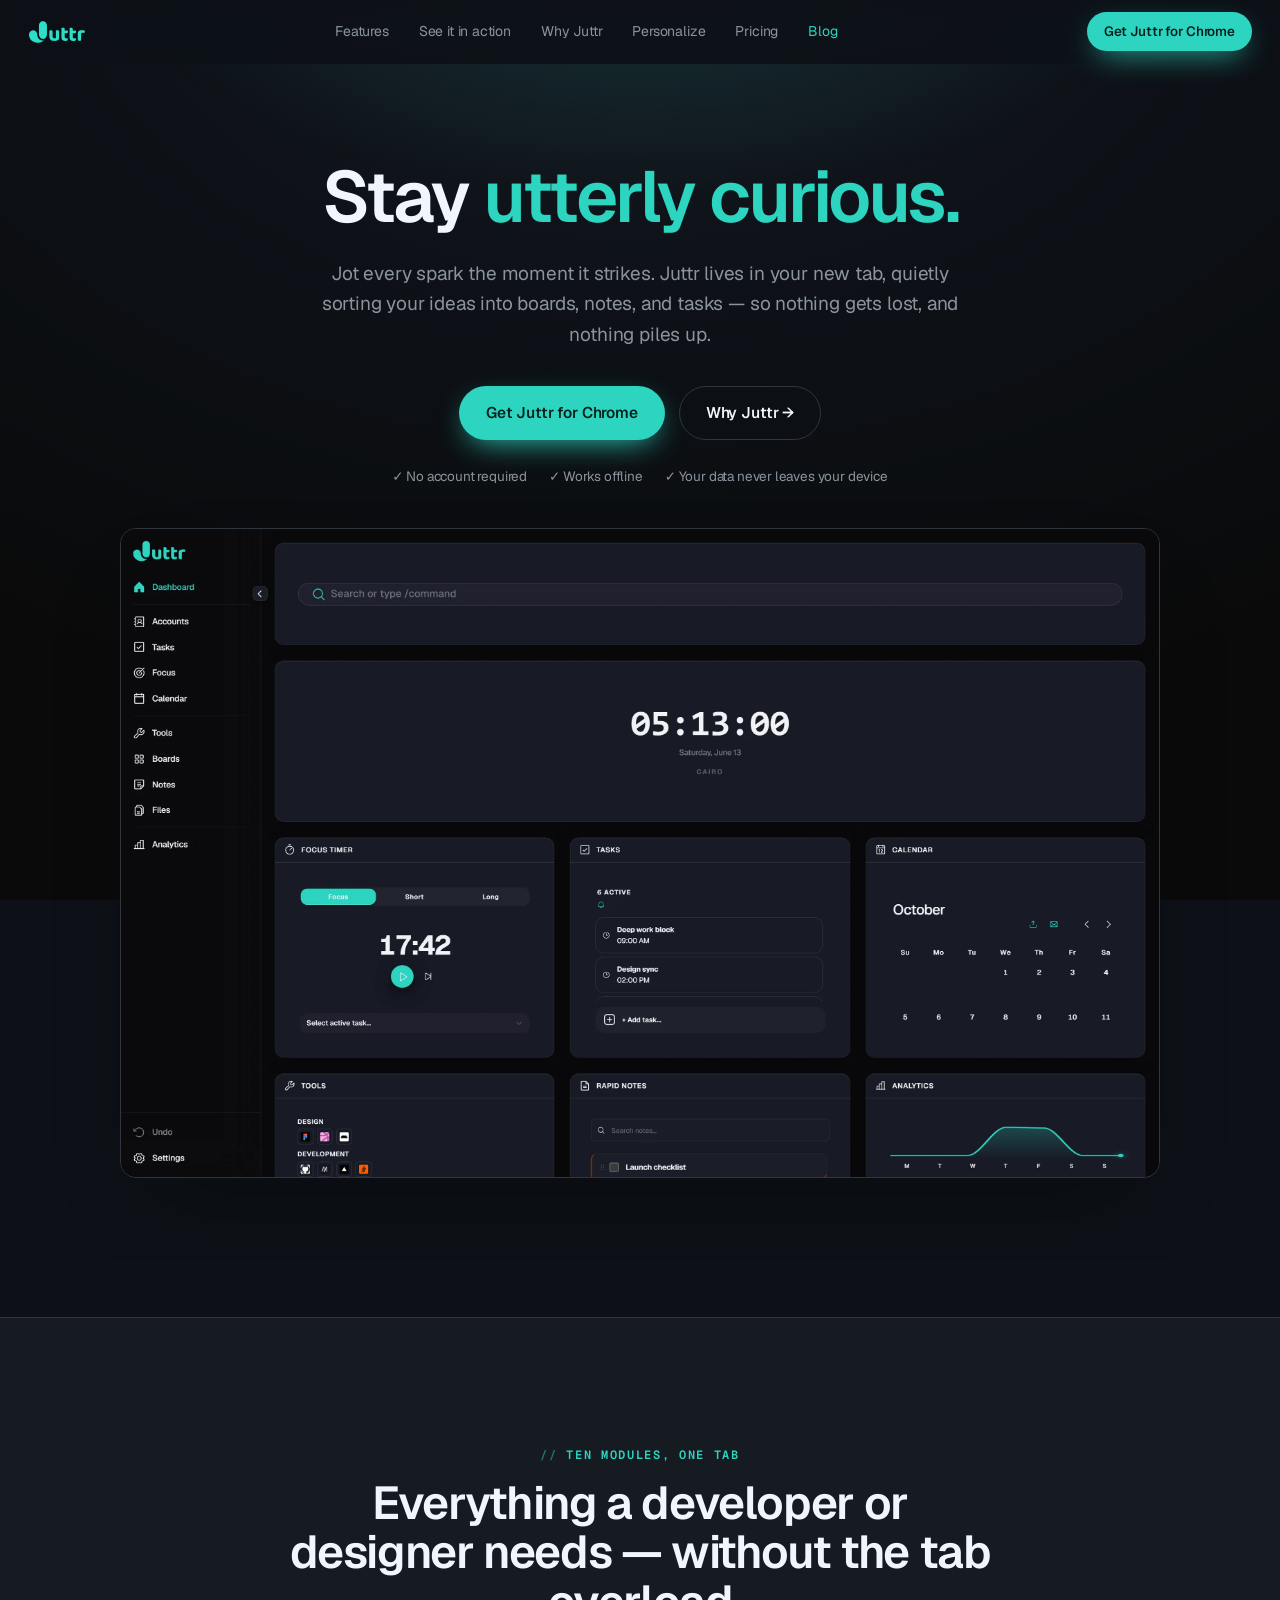
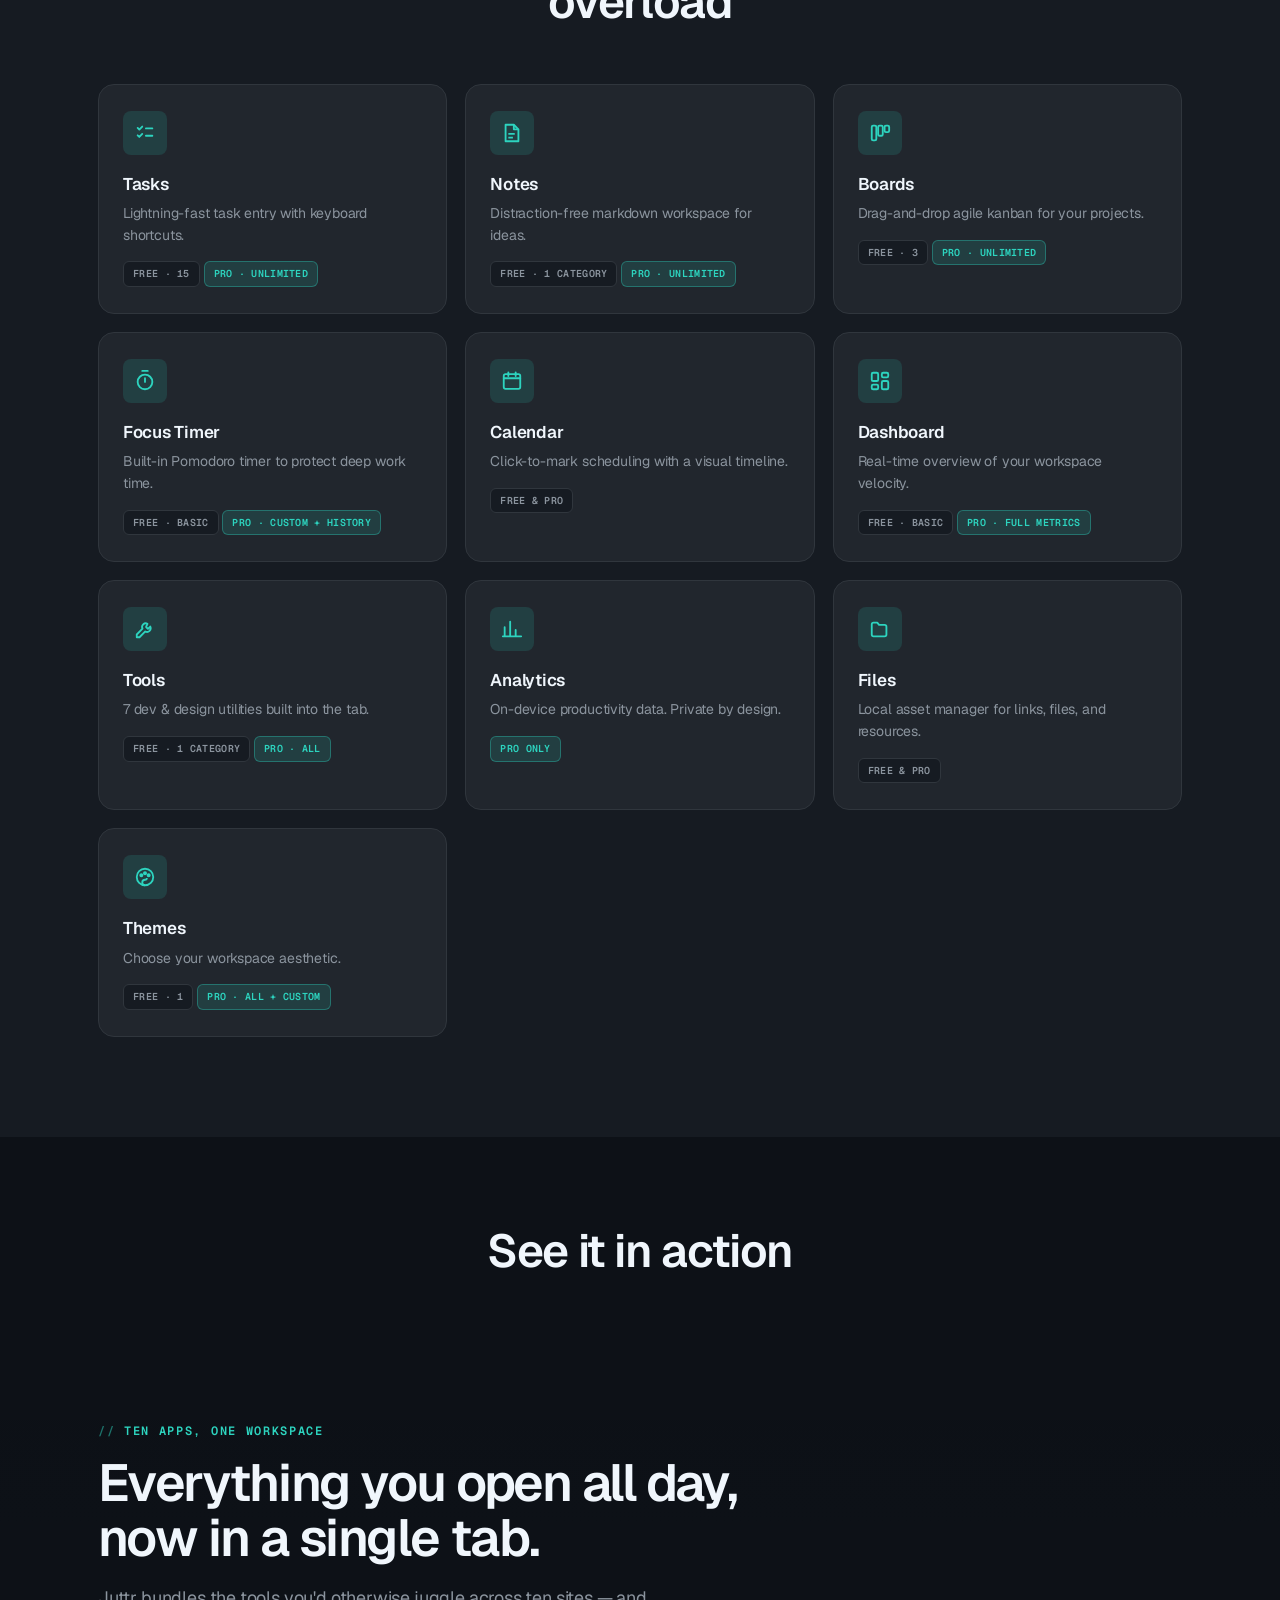
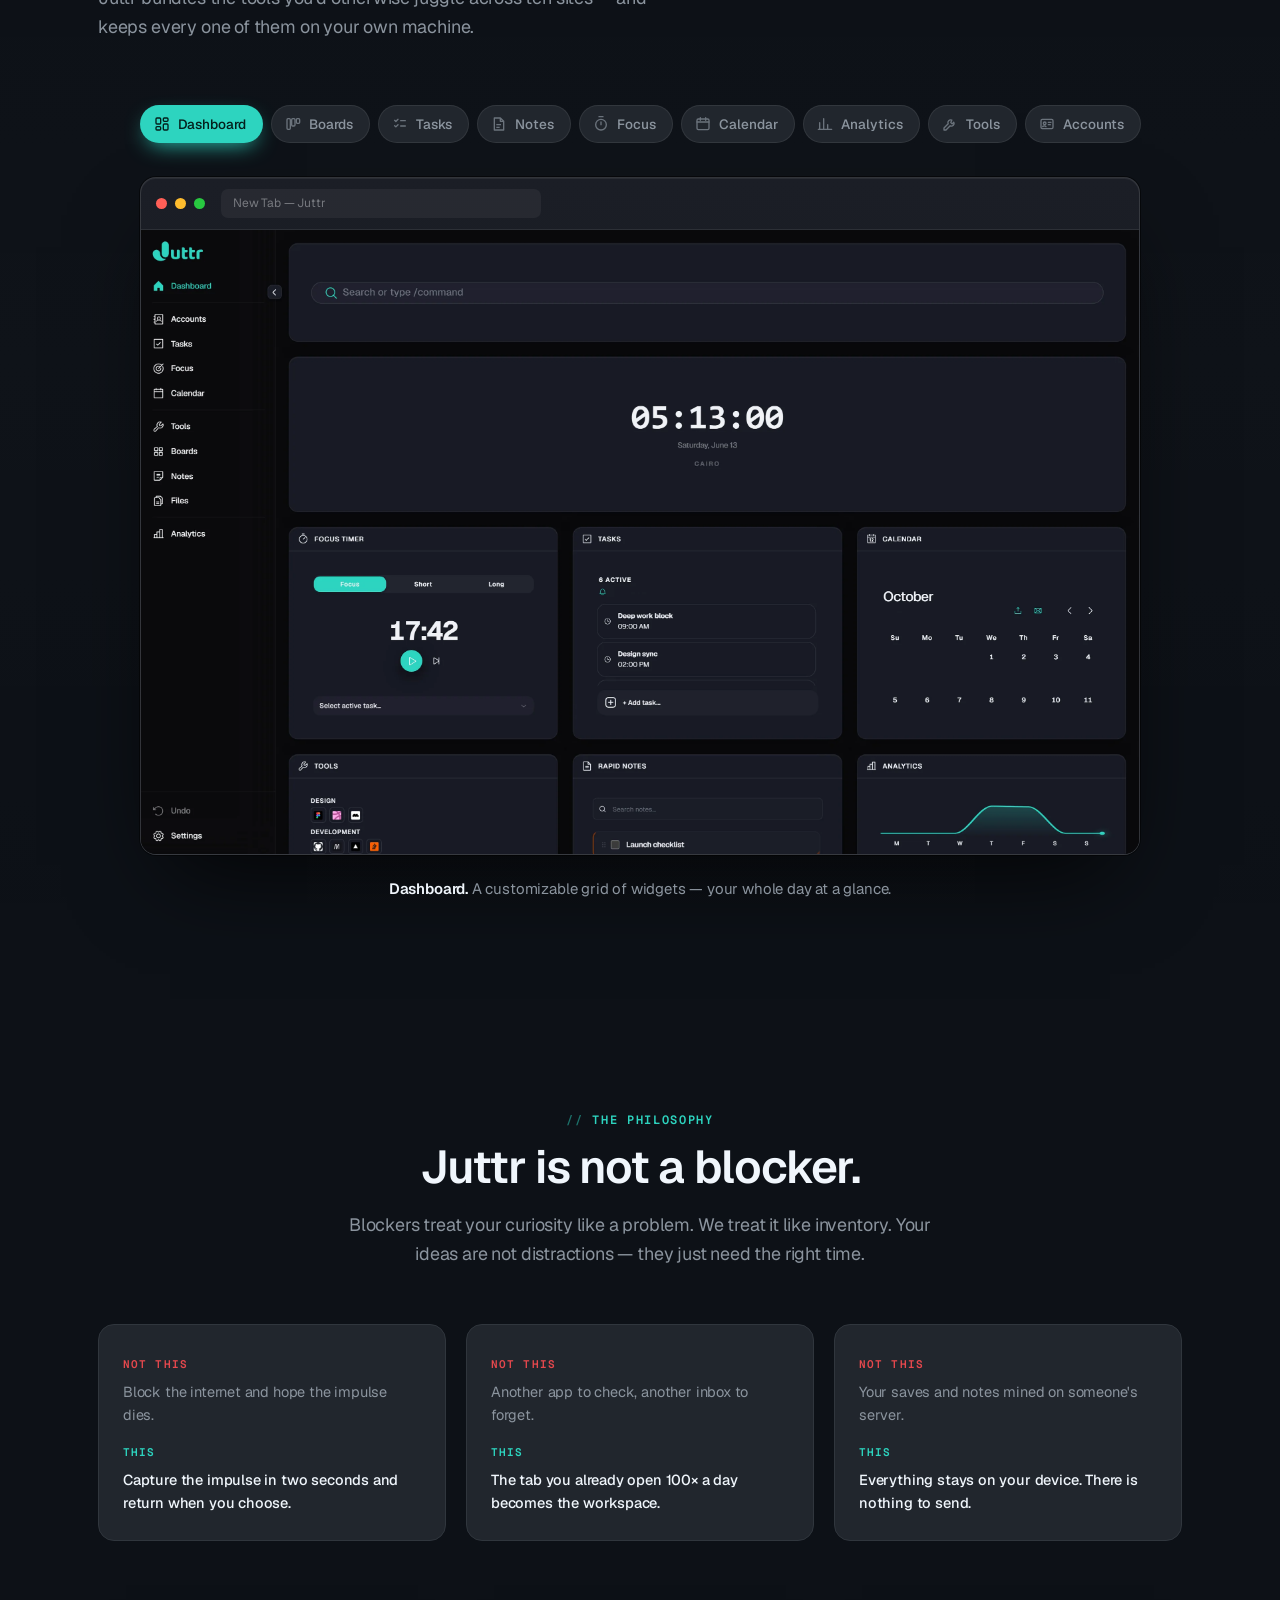
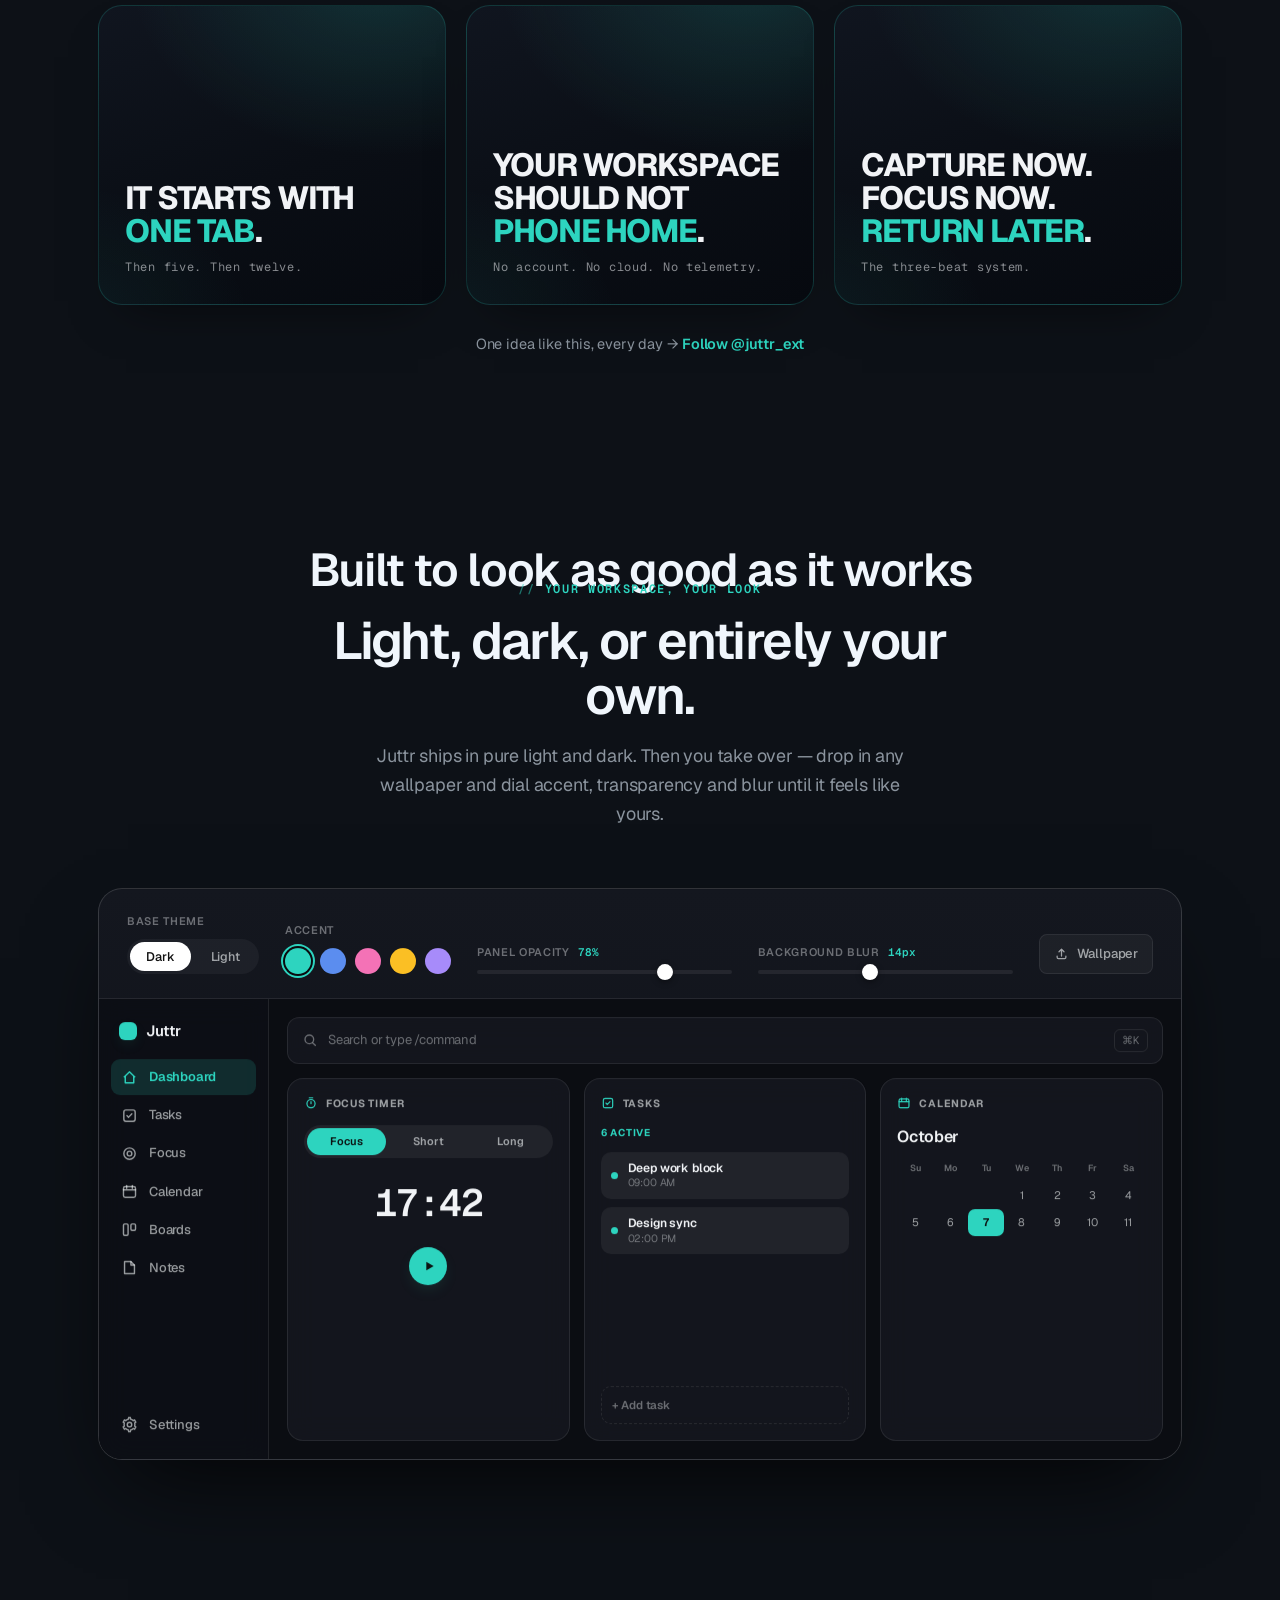
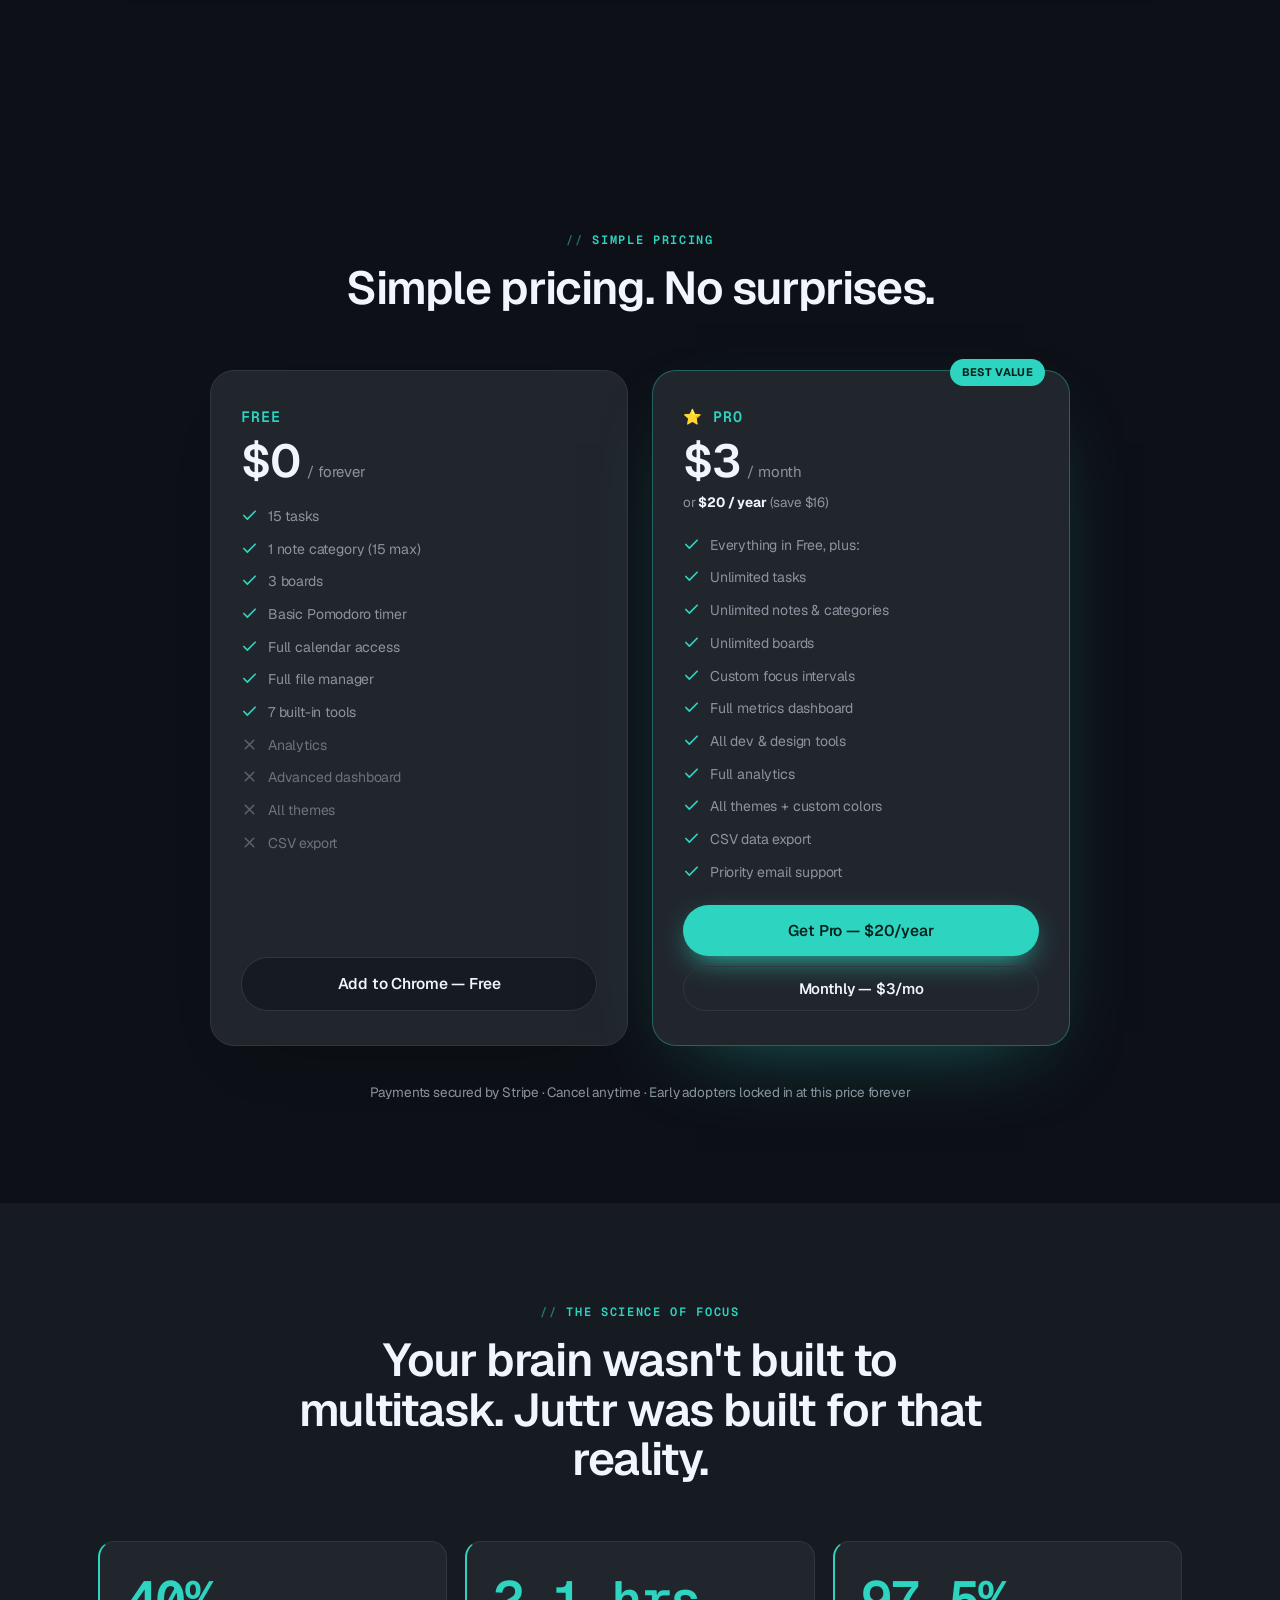
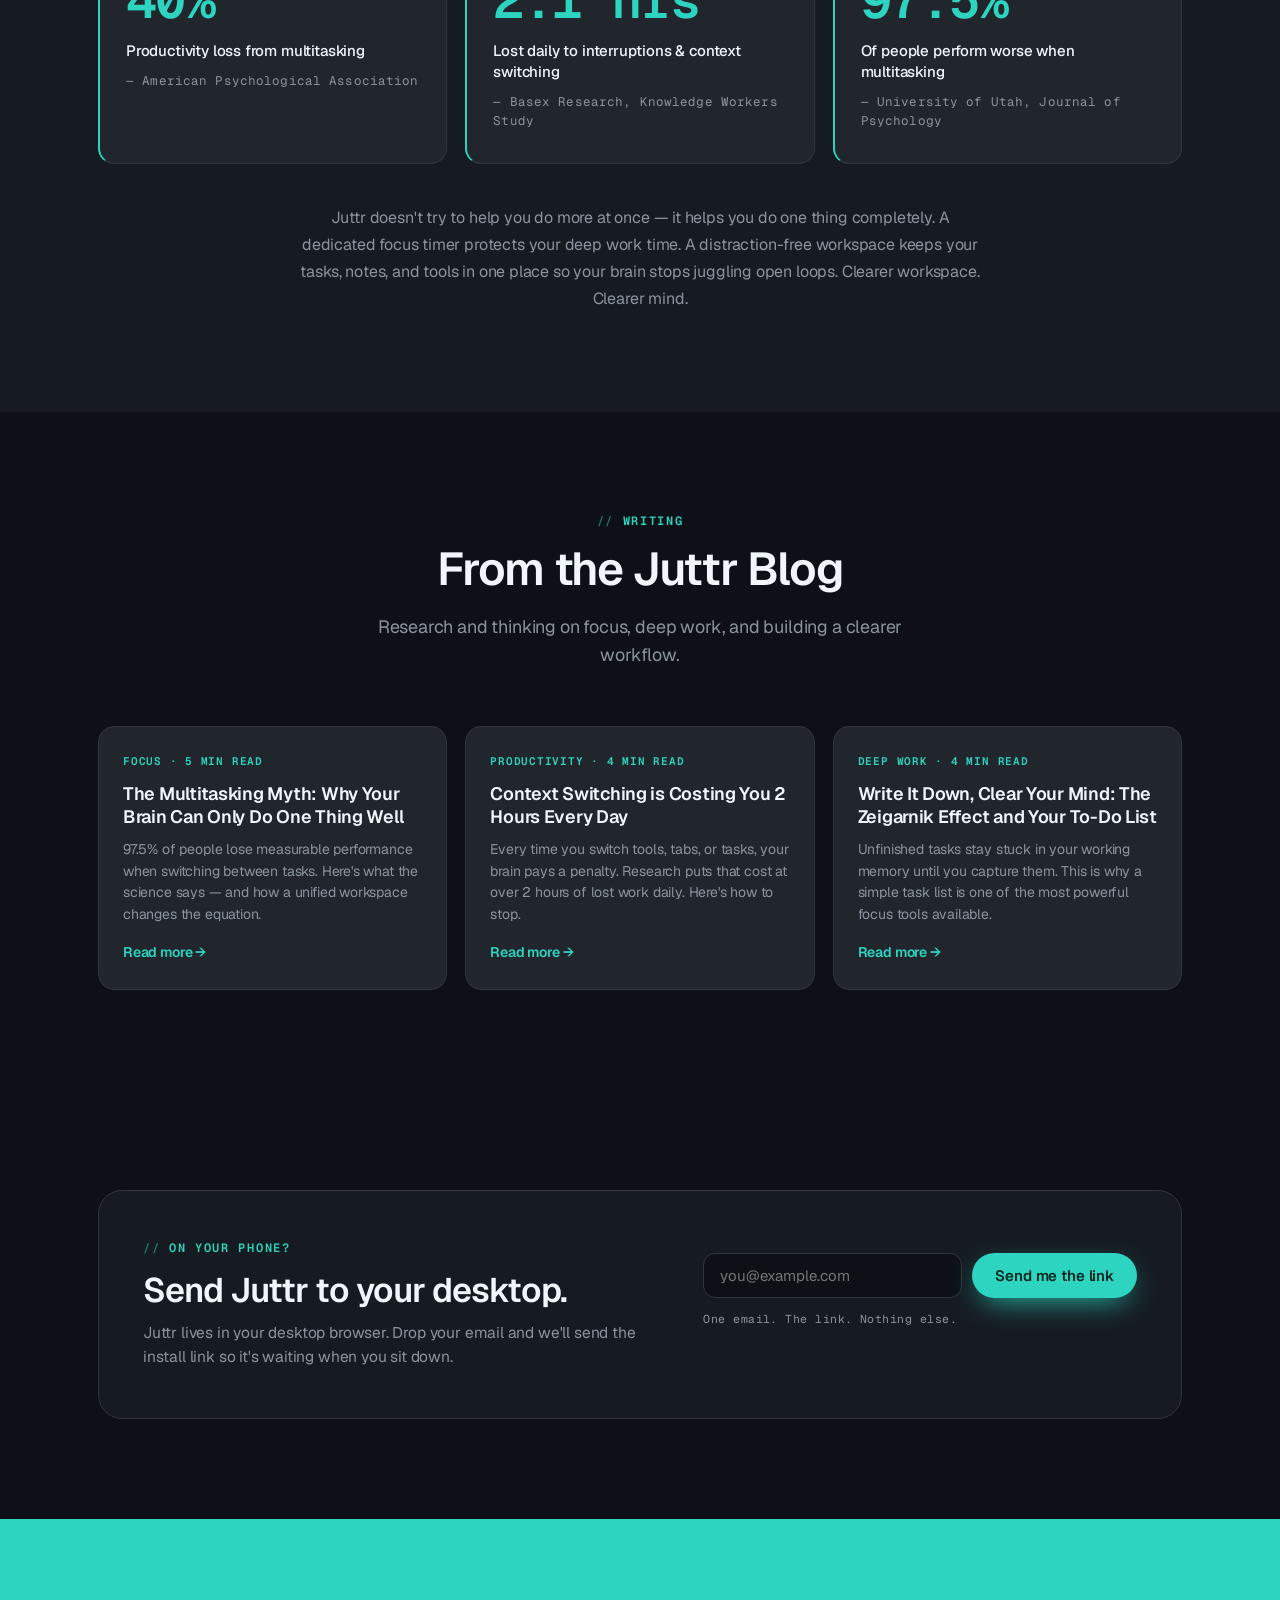
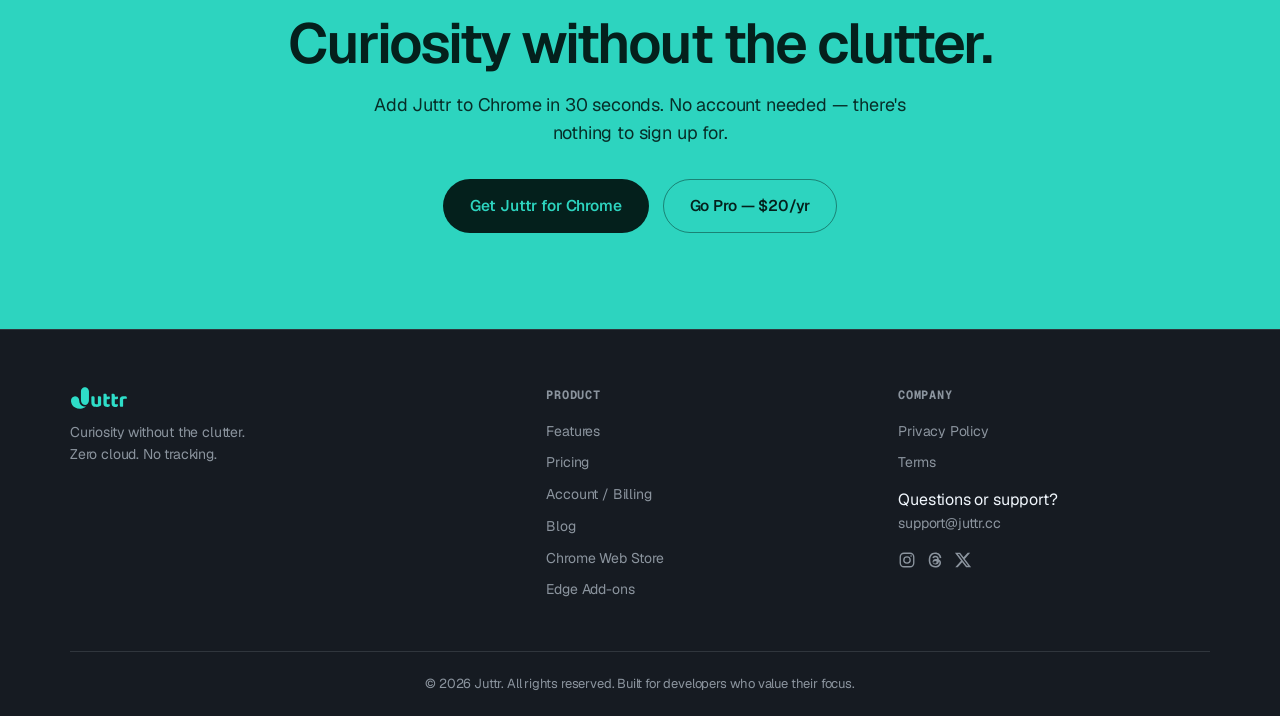
==== commit 91235b58: "Add files via upload" ====
--- a/index.html
+++ b/index.html
@@ -5,12 +5,13 @@
   <meta name="viewport" content="width=device-width, initial-scale=1.0" />
 
   <title>Juttr — Stay utterly curious. | Private workspace in your new tab</title>
-  <meta name="description" content="Juttr is the private, local-first workspace in your new tab. Capture ideas, links, and tasks without breaking focus — then return when it's time. No account, no cloud, works offline." />
-  <meta name="keywords" content="productivity chrome extension, capture ideas browser, tab manager alternative, browser workspace, focus timer, pomodoro chrome extension, task manager extension, distraction free workspace, local first app, deep work tool, all in one workspace chrome, no cloud task manager, save tabs for later" />
+<meta name="description" content="Juttr is the private, local-first workspace in your new tab. Jot every spark the moment it strikes and sort your ideas effortlessly. No account, no cloud, works offline." />
+
+<meta name="keywords" content="productivity chrome extension, capture ideas browser, tab manager alternative, browser workspace, focus timer, pomodoro chrome extension, task manager extension, distraction free workspace, local first app, deep work tool, all in one workspace chrome, no cloud task manager, save tabs for later" />
 
   <!-- Open Graph -->
   <meta property="og:title" content="Juttr — Stay utterly curious." />
-  <meta property="og:description" content="Capture now. Focus now. Return later. The private workspace in your new tab — no account, no cloud, all local." />
+  <meta property="og:description" content="Stay utterly curious. The private workspace in your new tab — jot every spark, sort your ideas, no account, no cloud, all local."/>
   <meta property="og:image" content="https://www.juttr.cc/assets/screens/og-cover.jpg" />
   <meta property="og:url" content="https://www.juttr.cc" />
   <meta property="og:type" content="website" />
@@ -19,7 +20,7 @@
   <meta name="twitter:card" content="summary_large_image" />
   <meta name="twitter:site" content="@Juttr_Ext" />
   <meta name="twitter:title" content="Juttr — Stay utterly curious." />
-  <meta name="twitter:description" content="Capture ideas without breaking focus. The local-first workspace in your new tab — no account, no cloud." />
+  <meta name="twitter:description" content="Stay utterly curious. The local-first workspace in your new tab — jot every spark, no account, no cloud." />
   <meta name="twitter:image" content="https://www.juttr.cc/assets/screens/og-cover.jpg" />
 
   <link rel="canonical" href="https://www.juttr.cc" />
@@ -608,6 +609,7 @@
       <h4>Product</h4>
       <a href="#features">Features</a>
       <a href="#pricing">Pricing</a>
+      <a href="/account">Account / Billing</a>
       <a href="#blog">Blog</a>
       <a data-store-link="footer" target="_blank" rel="noopener">Chrome Web Store</a>
       <a href="#features">Edge Add-ons</a>
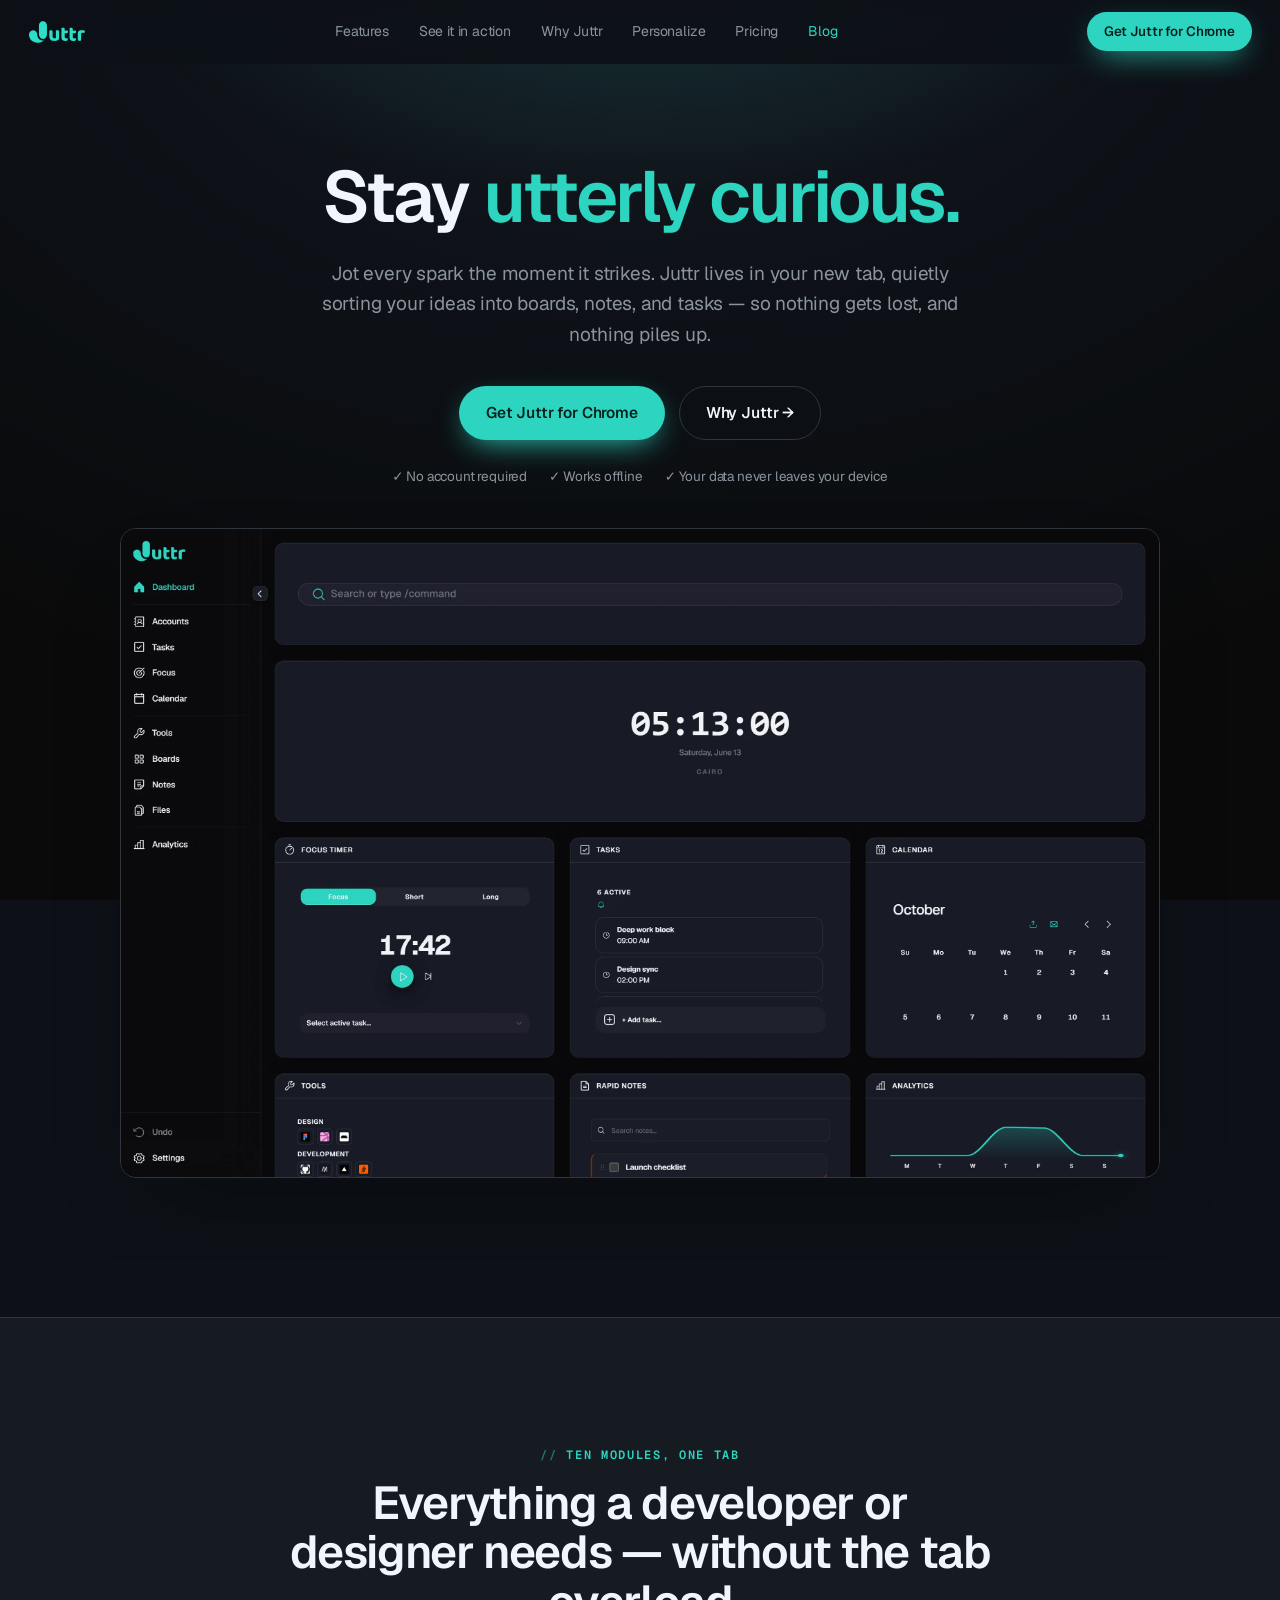
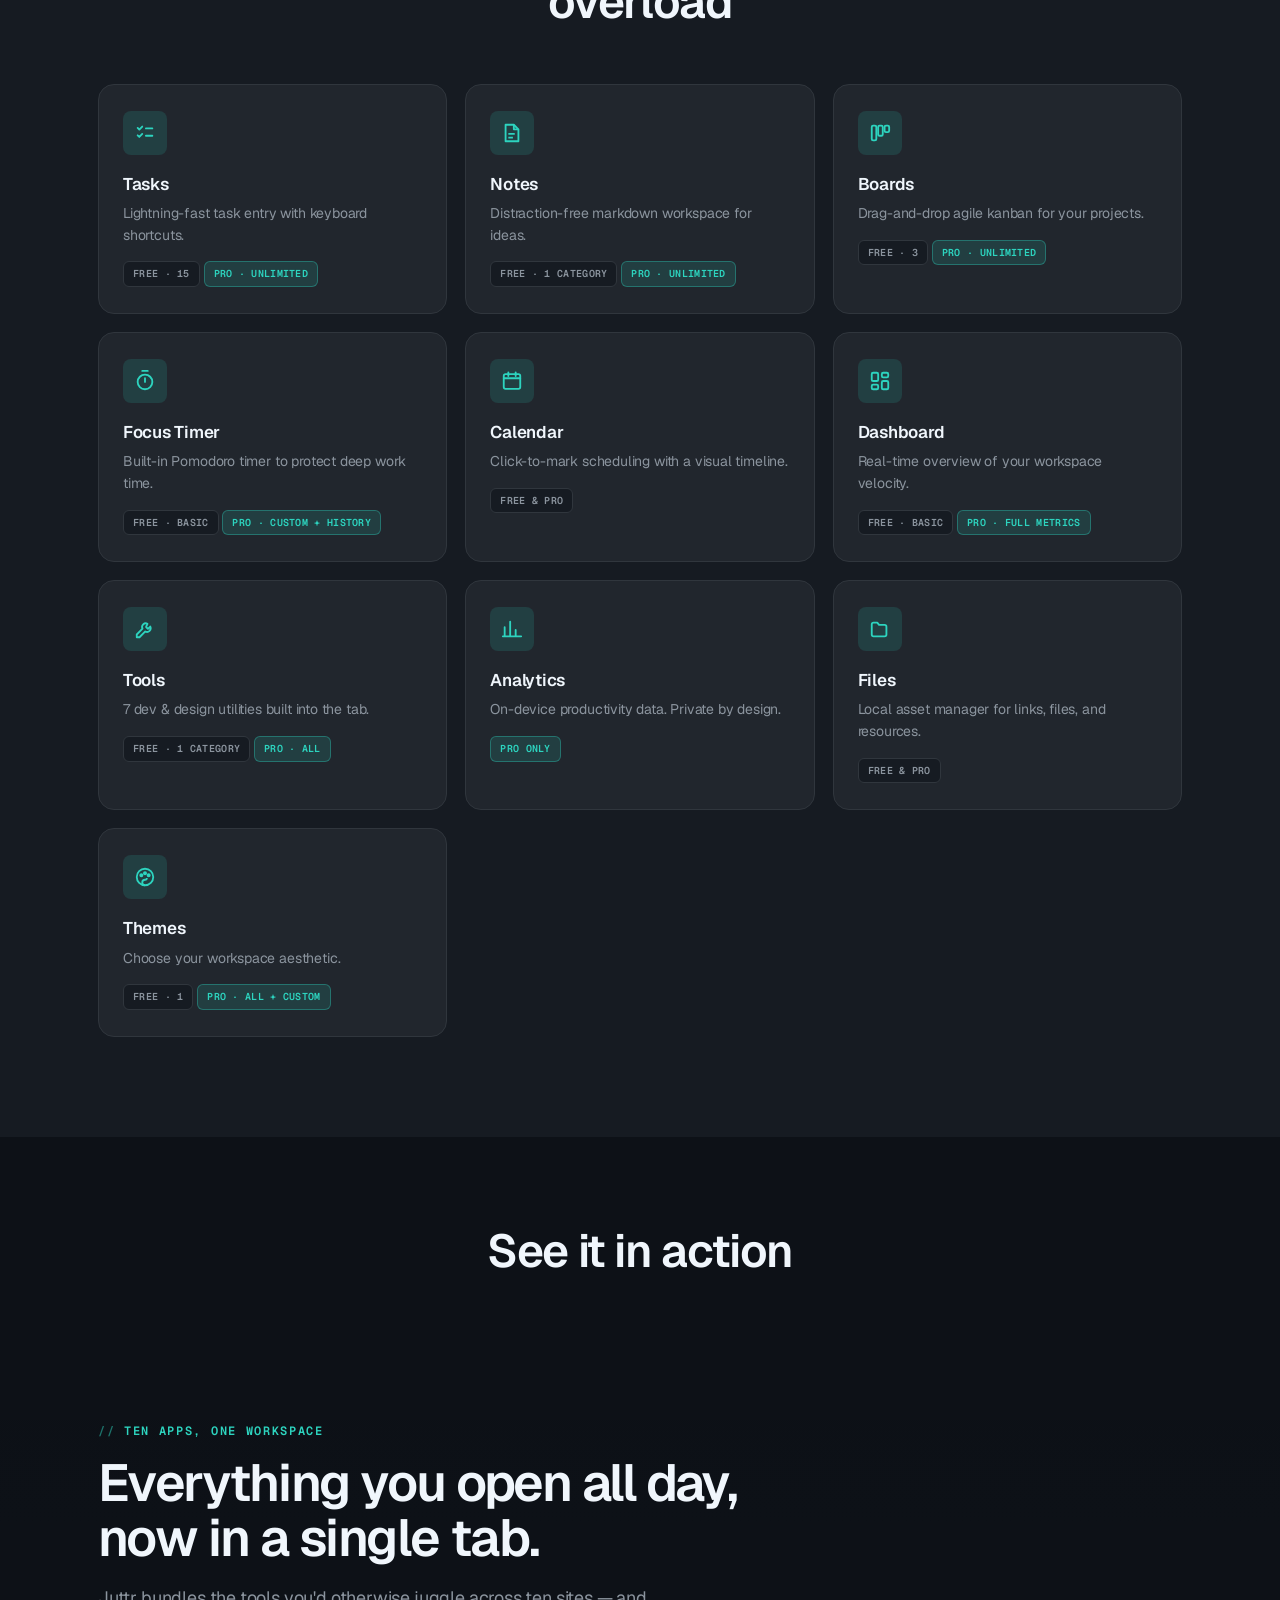
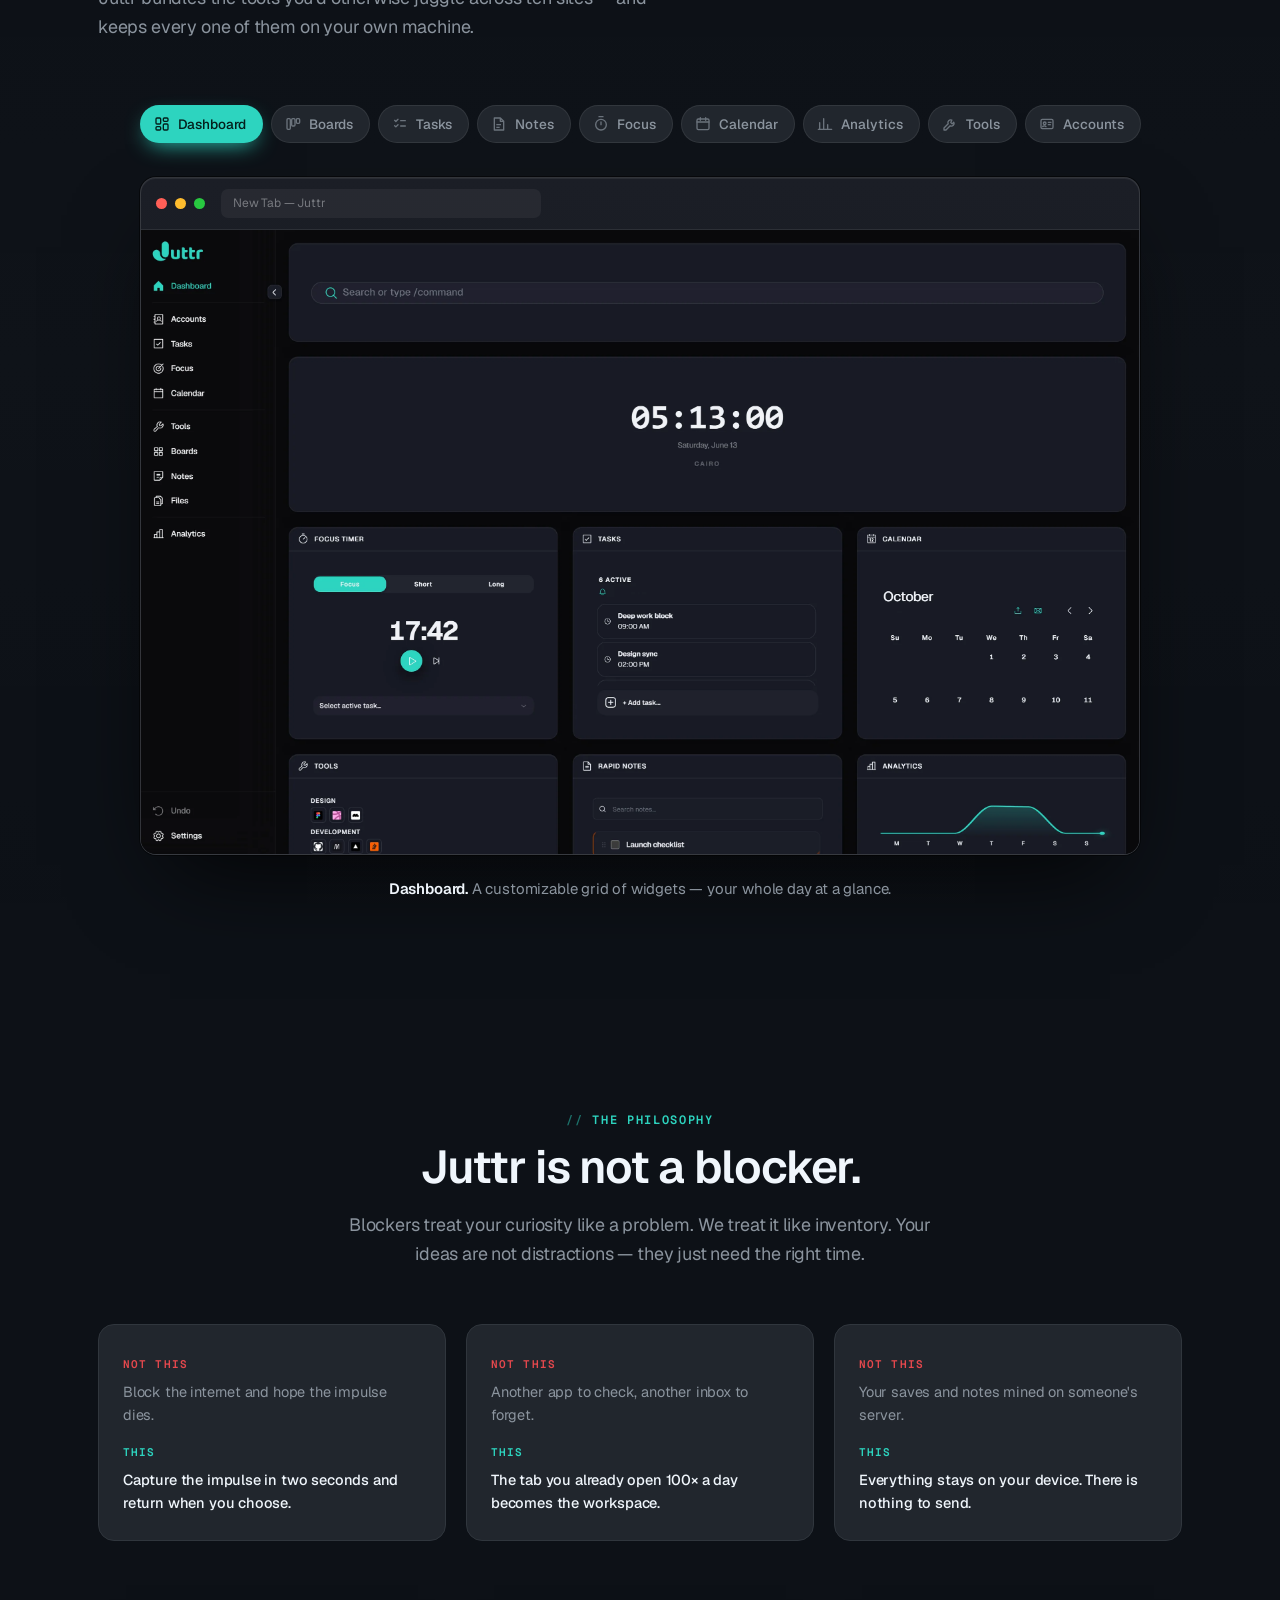
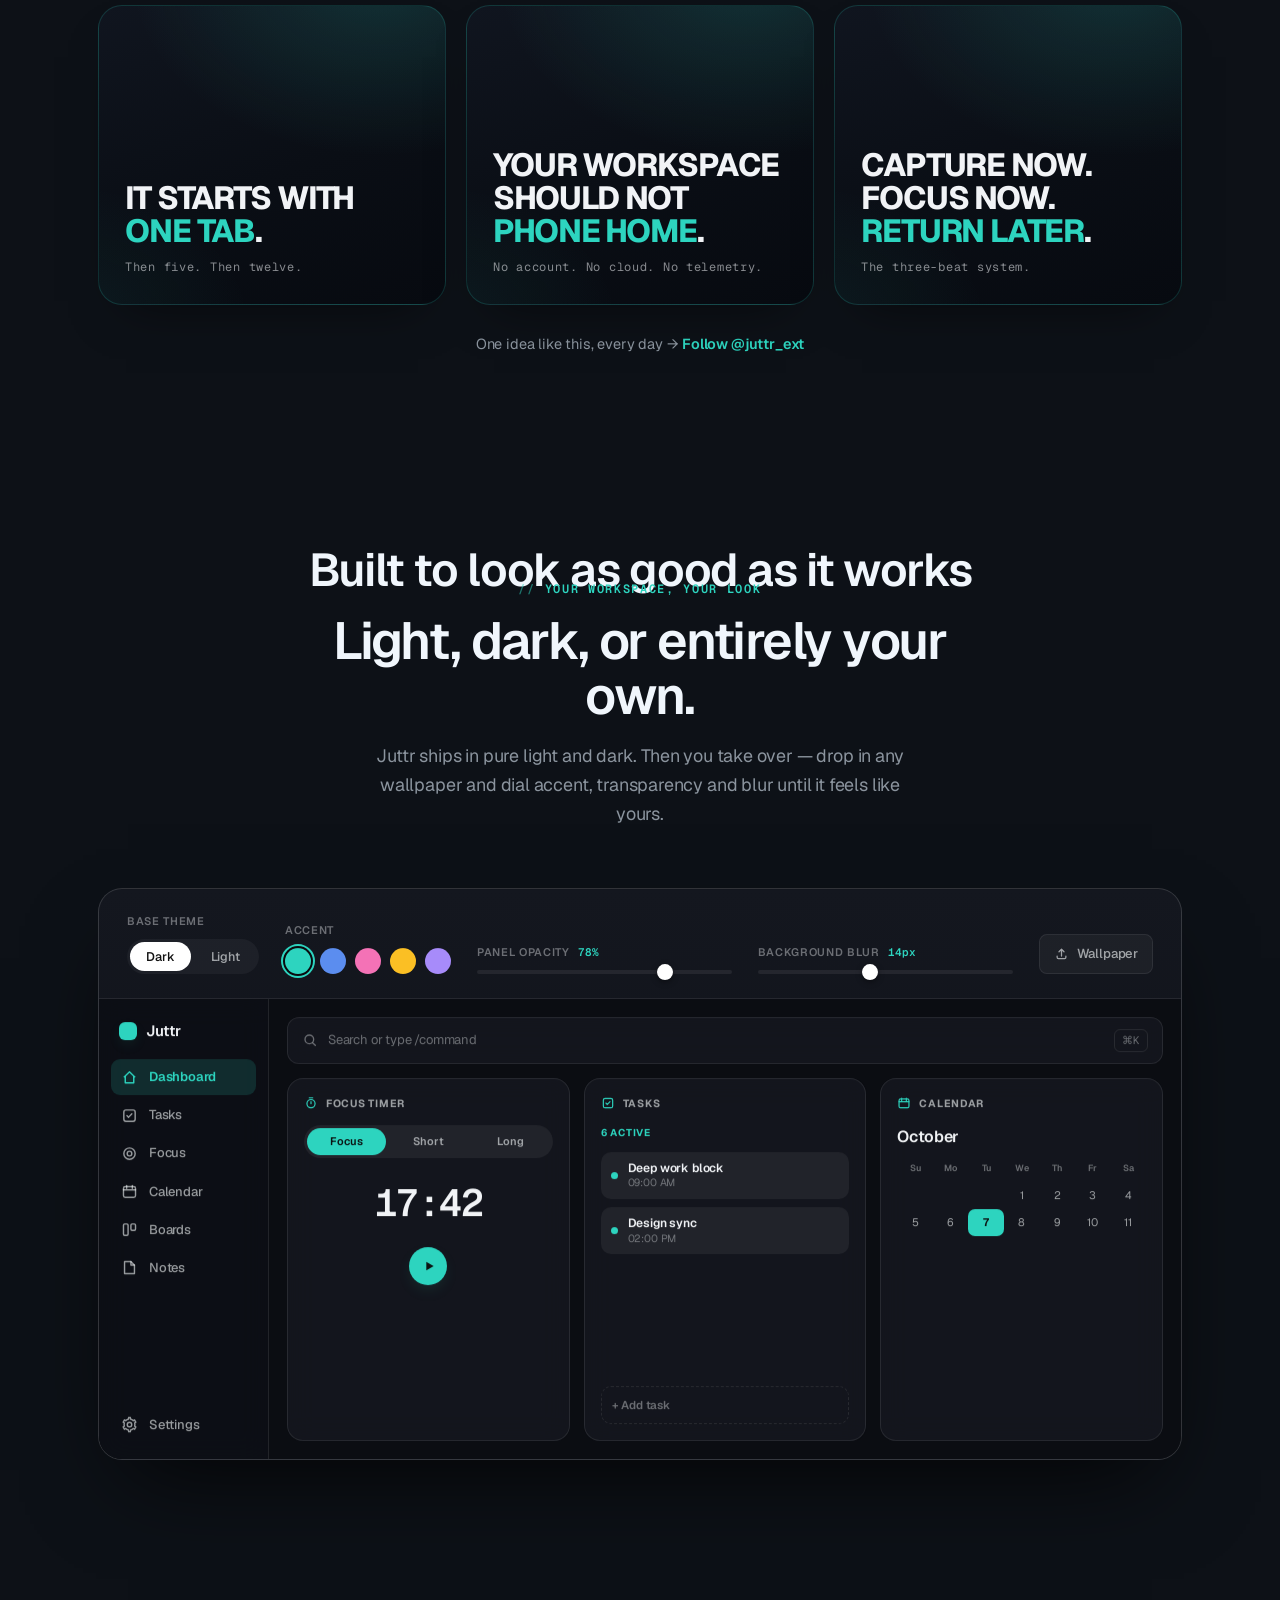
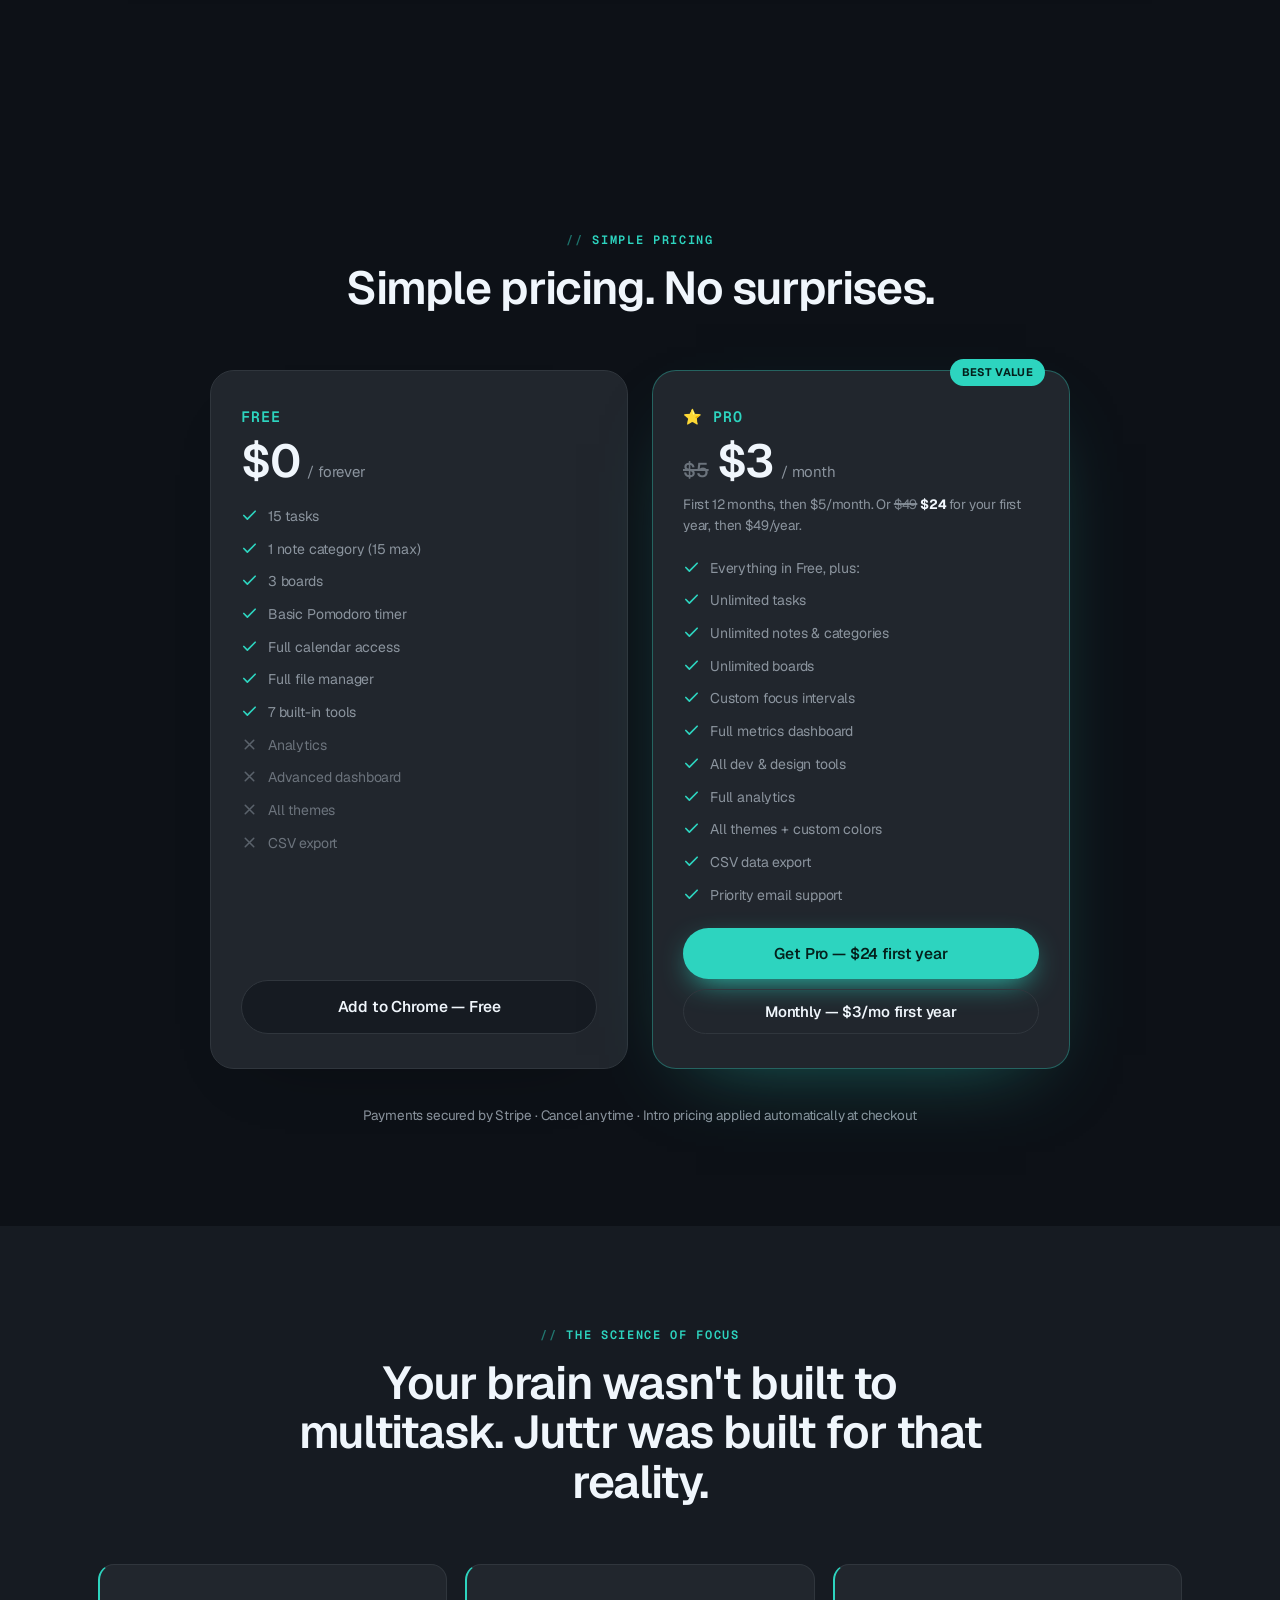
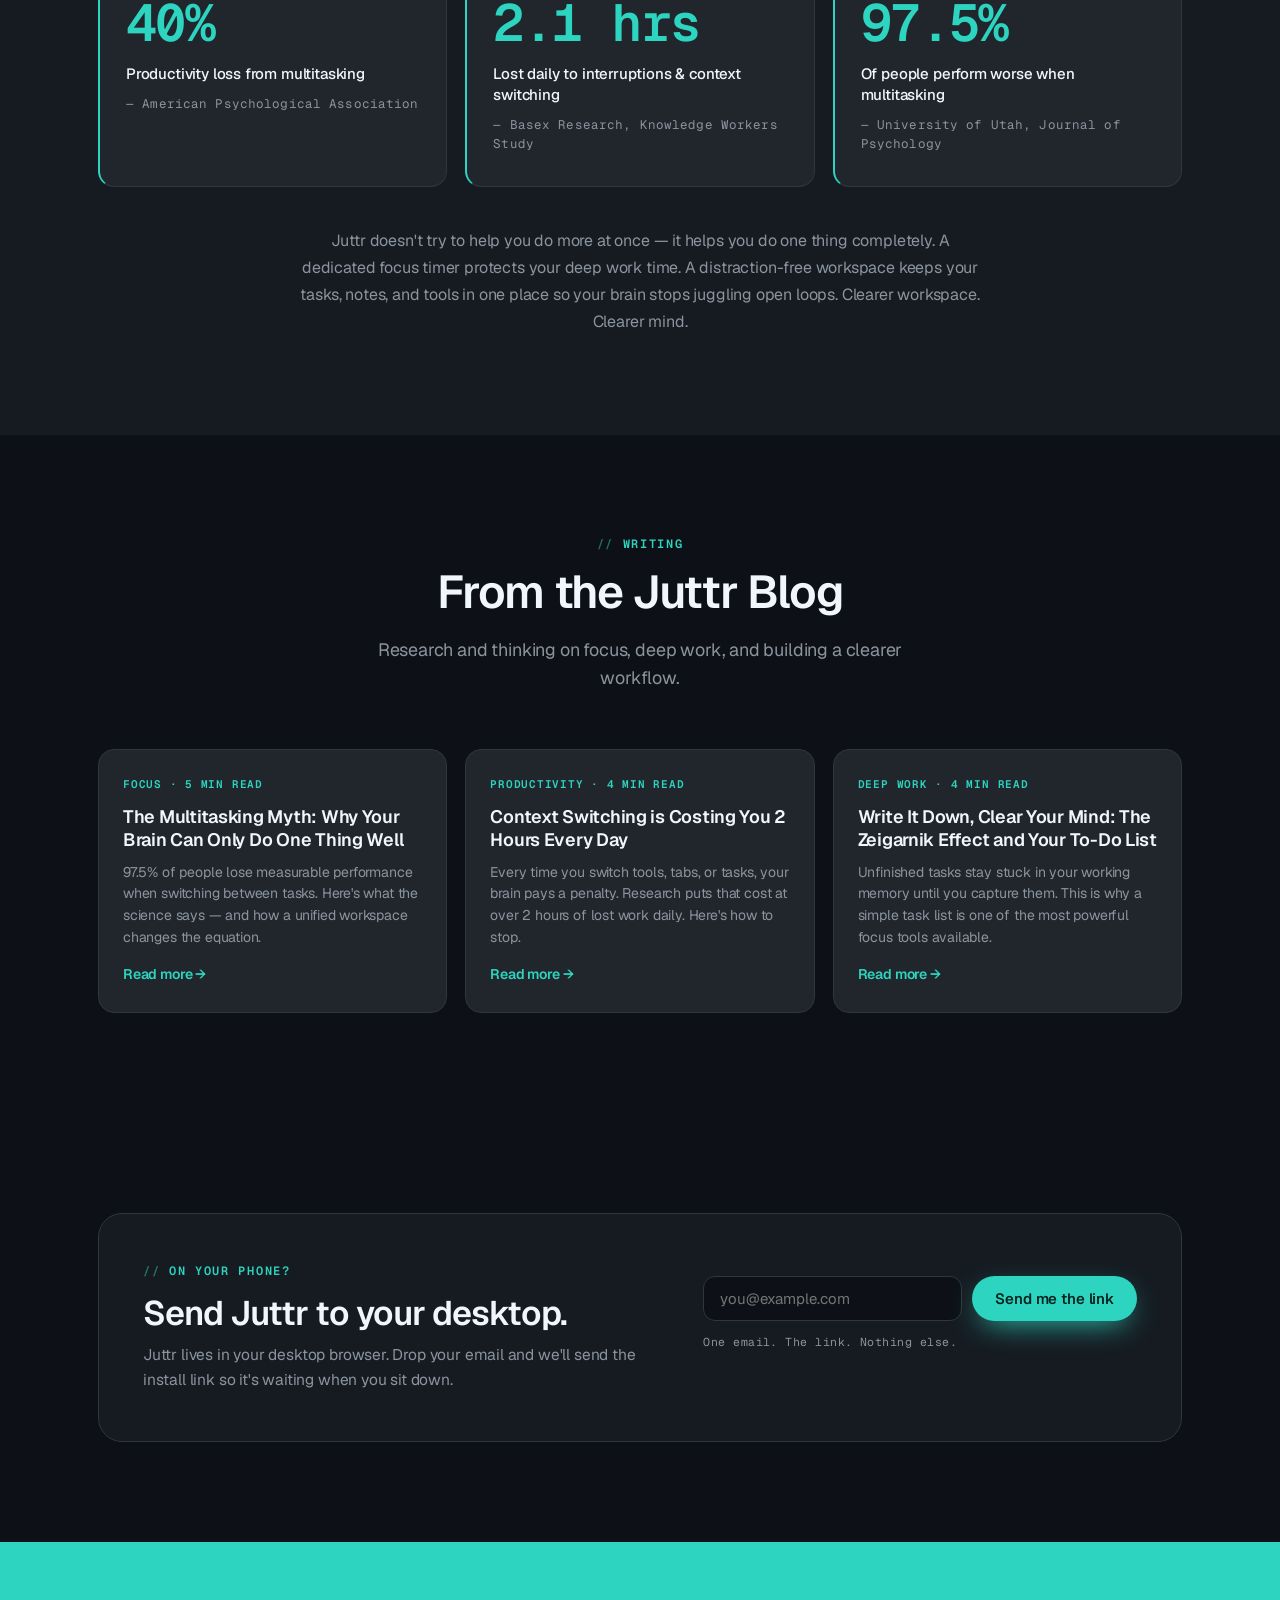
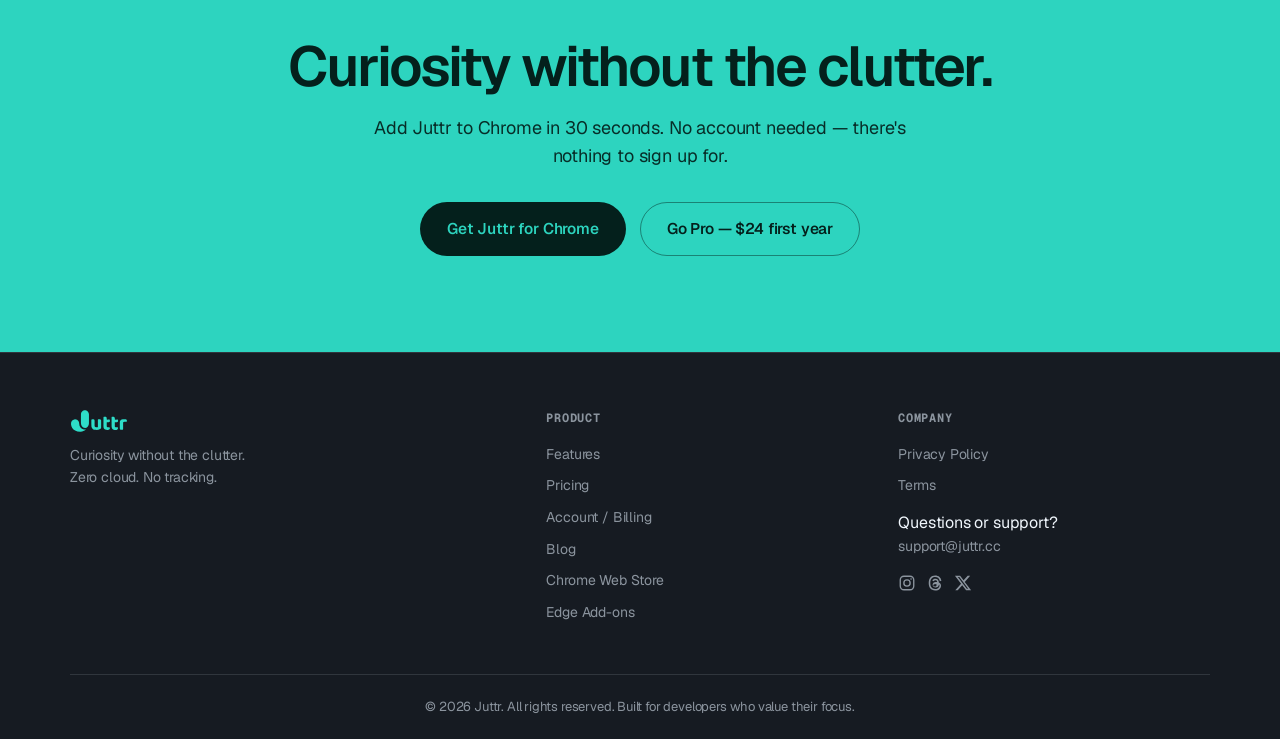
==== commit 9a6a82b7: "Add files via upload" ====
--- a/index.html
+++ b/index.html
@@ -52,7 +52,8 @@
     "operatingSystem": "Chrome, Edge, Firefox",
     "offers": [
       { "@type": "Offer", "name": "Free", "price": "0", "priceCurrency": "USD" },
-      { "@type": "Offer", "name": "Pro", "price": "3", "priceCurrency": "USD", "billingIncrement": "month" }
+      { "@type": "Offer", "name": "Pro (monthly)", "price": "5", "priceCurrency": "USD" },
+      { "@type": "Offer", "name": "Pro (yearly)", "price": "49", "priceCurrency": "USD" }
     ],
     "description": "Local-first productivity workspace Chrome extension for developers and designers.",
     "url": "https://www.juttr.cc"
@@ -468,8 +469,14 @@
       <div class="jx-price-card jx-price-card-pro">
         <span class="jx-price-badge">BEST VALUE</span>
         <p class="jx-price-name">⭐ Pro</p>
-        <p class="jx-price-amount"><span class="jx-price-num">$3</span><span class="jx-price-per">/ month</span></p>
-        <p class="jx-price-note">or <strong>$20 / year</strong> (save $16)</p>
+        <p class="jx-price-amount">
+          <span class="jx-price-was"><span class="jx-sr-only">Regular price </span><s>$5</s></span>
+          <span class="jx-price-num">$3</span><span class="jx-price-per">/ month</span>
+        </p>
+        <p class="jx-price-note">
+          First 12 months, then $5/month. Or
+          <strong><s>$49</s> $24</strong> for your first year, then $49/year.
+        </p>
         <ul class="jx-price-list">
           <li class="yes"><svg viewBox="0 0 24 24" fill="none" stroke="currentColor" stroke-width="2.4" stroke-linecap="round" stroke-linejoin="round"><polyline points="20 6 9 17 4 12"/></svg> Everything in Free, plus:</li>
           <li class="yes"><svg viewBox="0 0 24 24" fill="none" stroke="currentColor" stroke-width="2.4" stroke-linecap="round" stroke-linejoin="round"><polyline points="20 6 9 17 4 12"/></svg> Unlimited tasks</li>
@@ -484,14 +491,14 @@
           <li class="yes"><svg viewBox="0 0 24 24" fill="none" stroke="currentColor" stroke-width="2.4" stroke-linecap="round" stroke-linejoin="round"><polyline points="20 6 9 17 4 12"/></svg> Priority email support</li>
         </ul>
         <div class="jx-price-actions">
-          <button class="jx-btn jx-btn-accent jx-btn-lg" type="button" data-checkout="yearly">Get Pro — $20/year</button>
-          <button class="jx-btn jx-btn-outline" type="button" data-checkout="monthly">Monthly — $3/mo</button>
+          <button class="jx-btn jx-btn-accent jx-btn-lg" type="button" data-checkout="yearly">Get Pro — $24 first year</button>
+          <button class="jx-btn jx-btn-outline" type="button" data-checkout="monthly">Monthly — $3/mo first year</button>
         </div>
         <p class="jx-price-err" data-checkout-error role="alert" hidden></p>
       </div>
 
     </div>
-    <p class="jx-price-foot">Payments secured by Stripe · Cancel anytime · Early adopters locked in at this price forever</p>
+    <p class="jx-price-foot">Payments secured by Stripe · Cancel anytime · Intro pricing applied automatically at checkout</p>
   </div>
 </section>
 
@@ -593,7 +600,7 @@
     <p>Add Juttr to Chrome in 30 seconds. No account needed — there's nothing to sign up for.</p>
     <div class="jx-hero-actions">
       <a class="jx-btn jx-btn-accent jx-btn-lg" data-store-link="cta" target="_blank" rel="noopener">Get Juttr for Chrome</a>
-      <a class="jx-btn jx-btn-outline jx-btn-lg" href="#pricing">Go Pro — $20/yr</a>
+      <a class="jx-btn jx-btn-outline jx-btn-lg" href="#pricing">Go Pro — $24 first year</a>
     </div>
   </div>
 </section>
--- a/css/site.css
+++ b/css/site.css
@@ -111,8 +111,14 @@
 .jx-price-amount { display: flex; align-items: baseline; gap: 8px; margin-top: 10px; }
 .jx-price-num { font-size: clamp(34px, 4.5vw, 46px); font-weight: 600; letter-spacing: -0.03em; line-height: 1; color: var(--text-primary); }
 .jx-price-per { font-size: 15px; color: var(--text-secondary); }
+.jx-price-was { font-size: 20px; font-weight: 500; color: var(--text-secondary); opacity: .7; letter-spacing: -0.01em; }
+.jx-price-was s { text-decoration-thickness: 1.5px; text-decoration-color: currentColor; }
 .jx-price-note { font-size: 13.5px; color: var(--text-secondary); margin-top: 8px; }
 .jx-price-note strong { color: var(--text-primary); }
+.jx-price-note s { color: color-mix(in srgb, var(--text-secondary) 85%, transparent); text-decoration-thickness: 1.5px; font-weight: 400; }
+/* Screen-reader-only. <s>/<del> alone isn't announced, so without this a reader
+   says "five dollars three dollars per month" — misleading on a price. */
+.jx-sr-only { position: absolute; width: 1px; height: 1px; padding: 0; margin: -1px; overflow: hidden; clip-path: inset(50%); white-space: nowrap; border: 0; }
 .jx-price-list { list-style: none; margin: 22px 0; display: flex; flex-direction: column; gap: 11px; flex: 1 1 auto; }
 .jx-price-list li { display: flex; align-items: flex-start; gap: 10px; font-size: 14px; color: var(--text-secondary); }
 .jx-price-list li svg { width: 17px; height: 17px; flex: 0 0 auto; margin-top: 1px; }
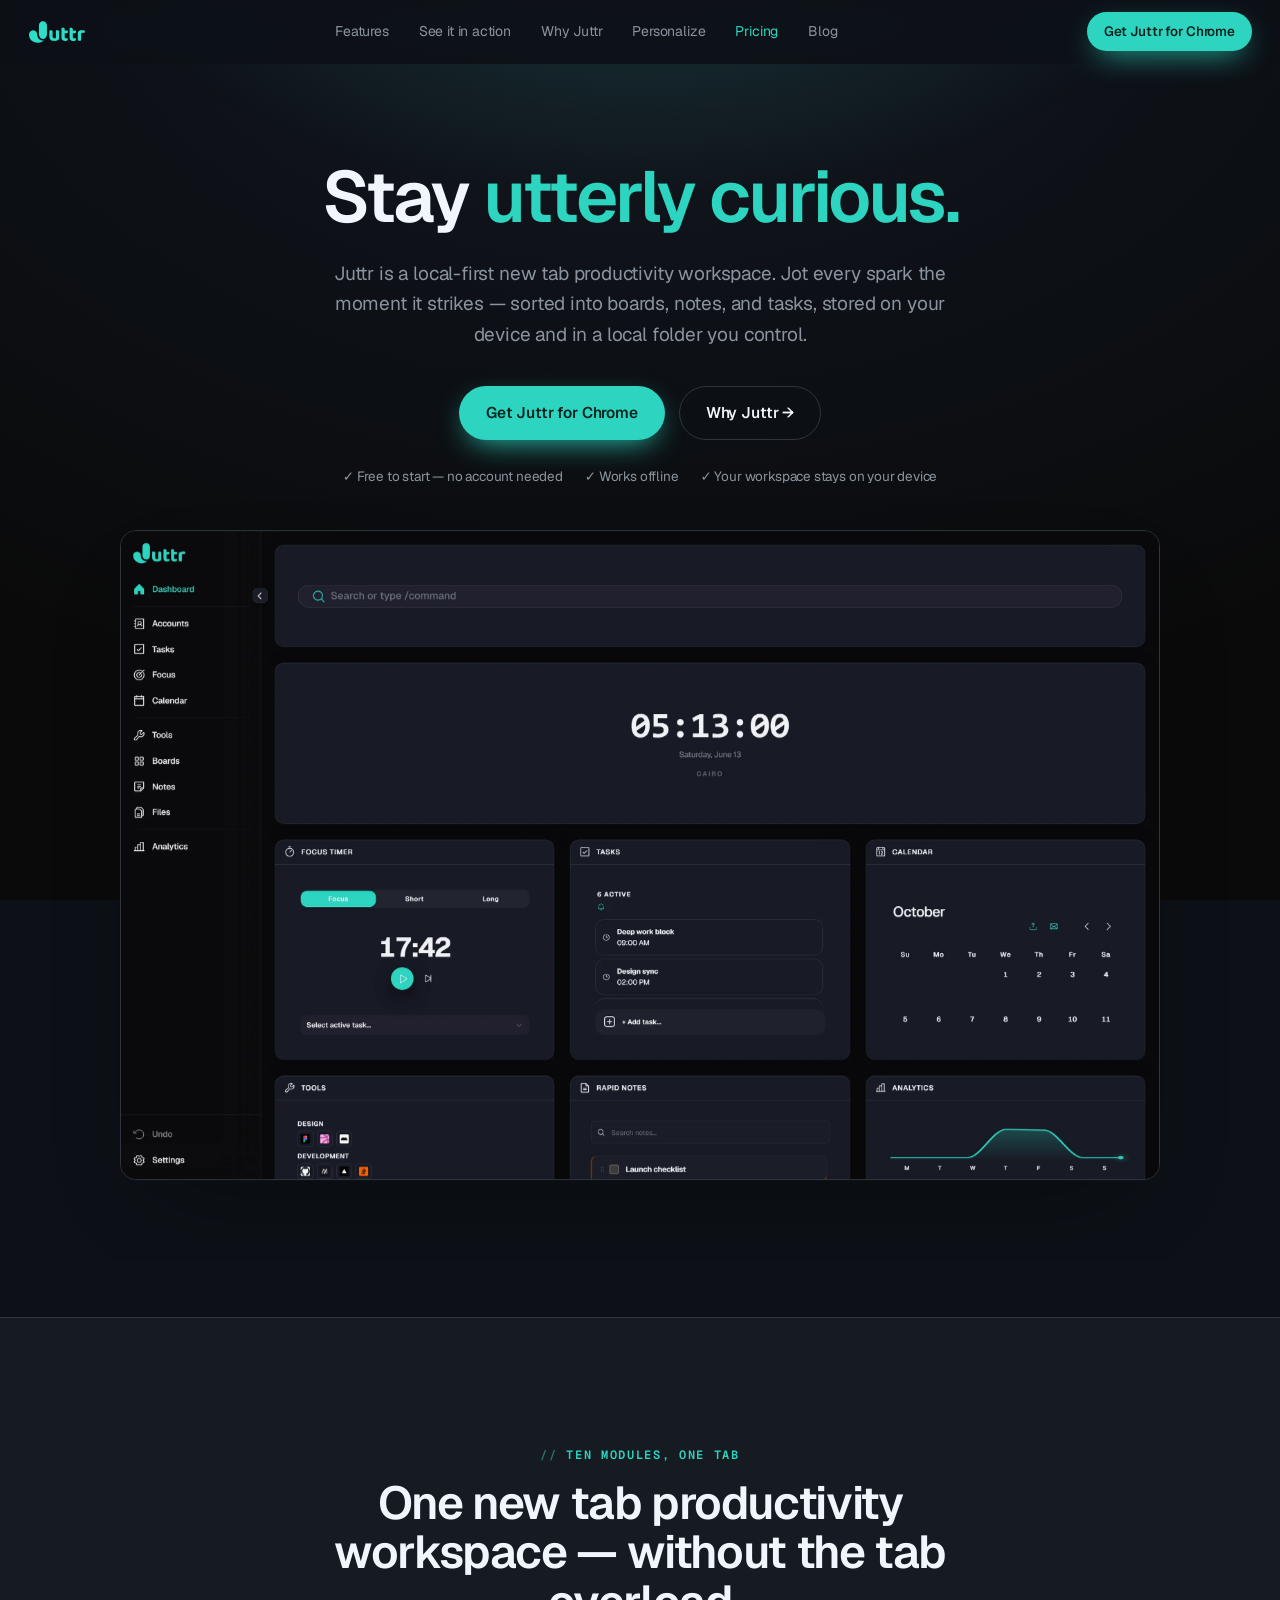
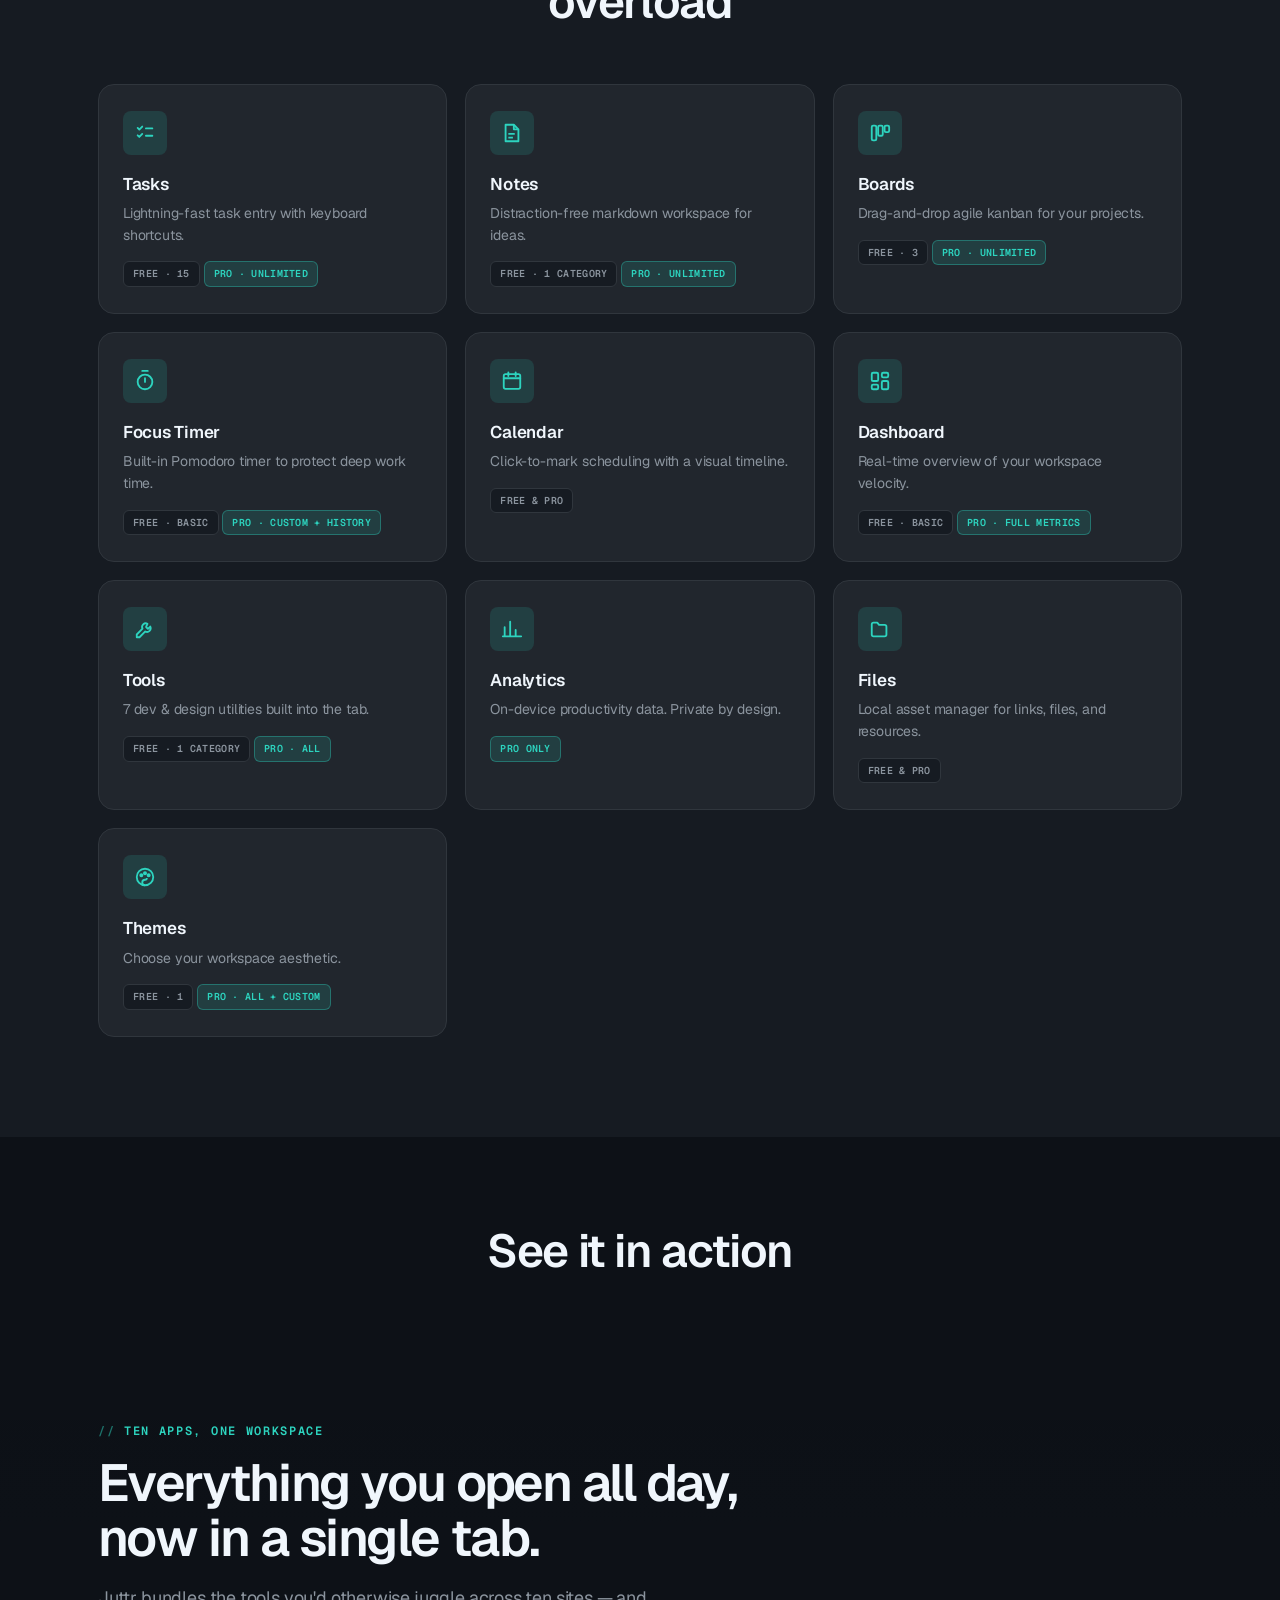
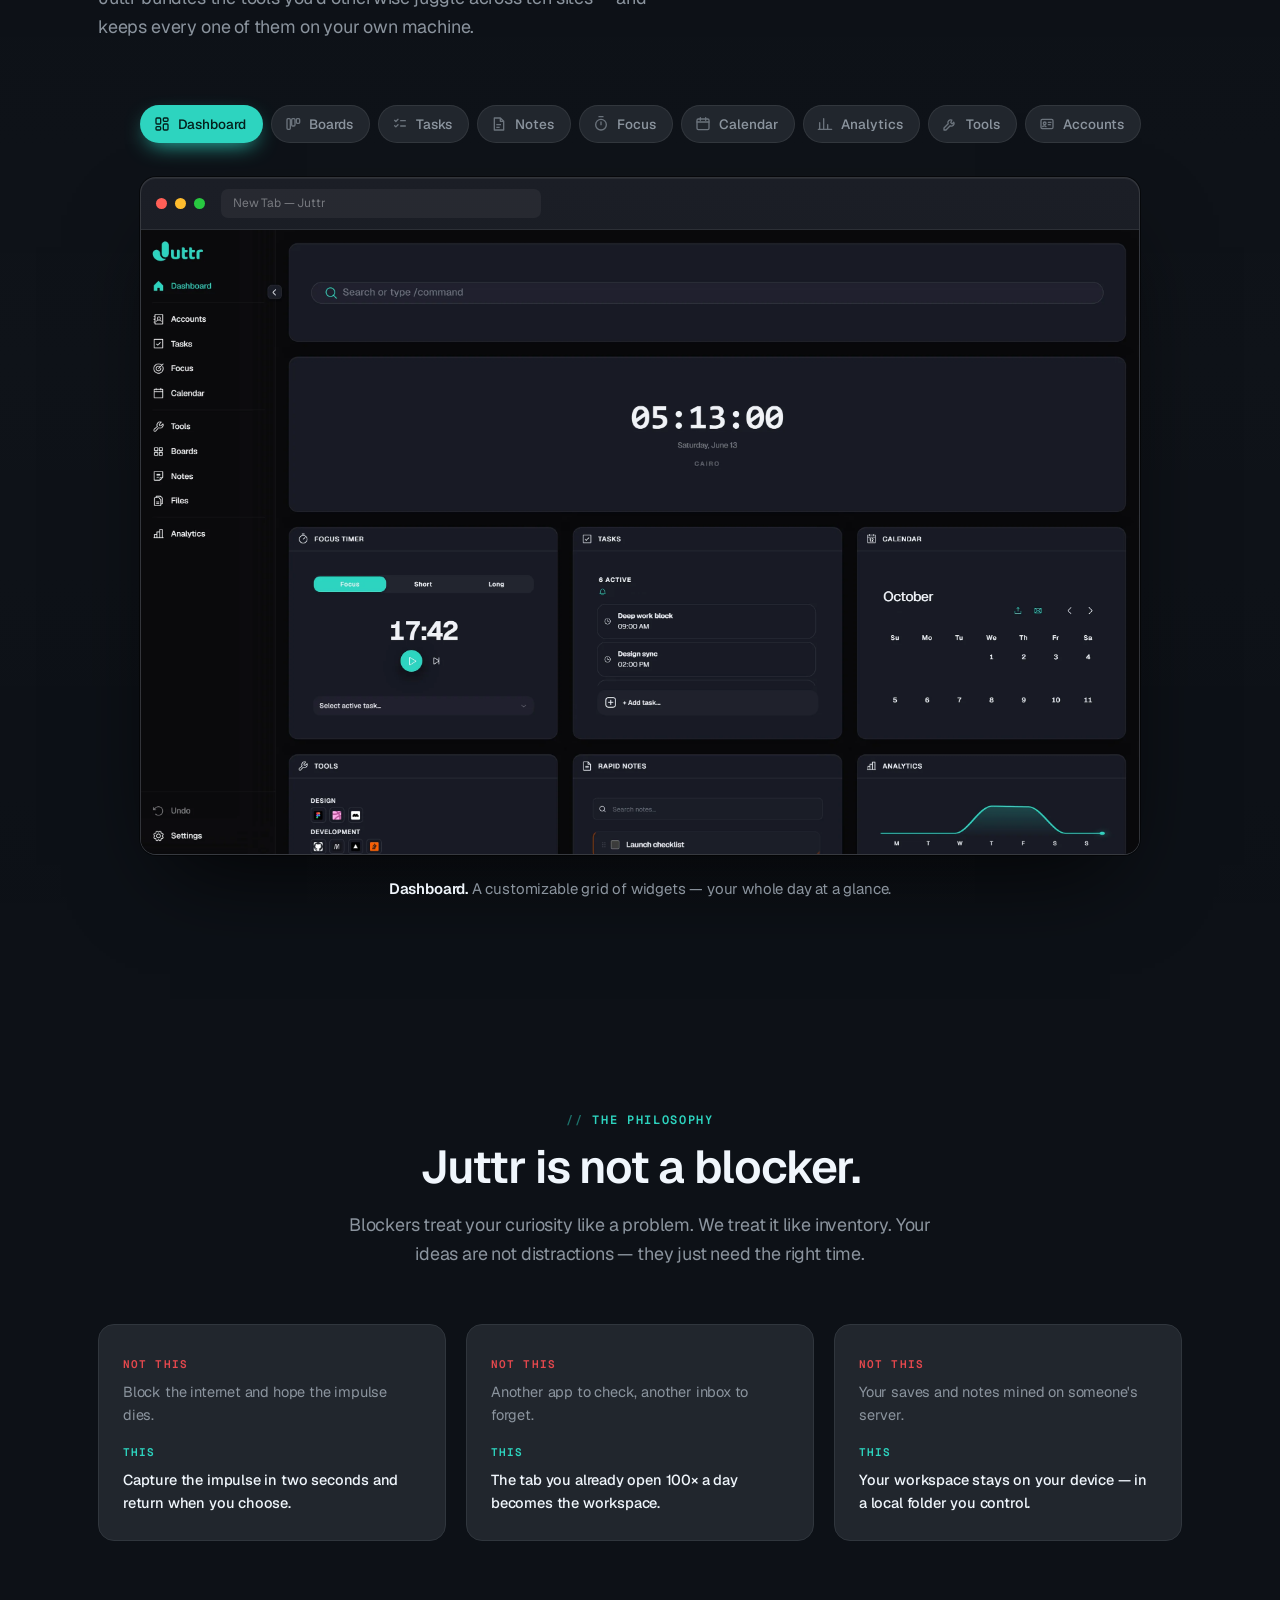
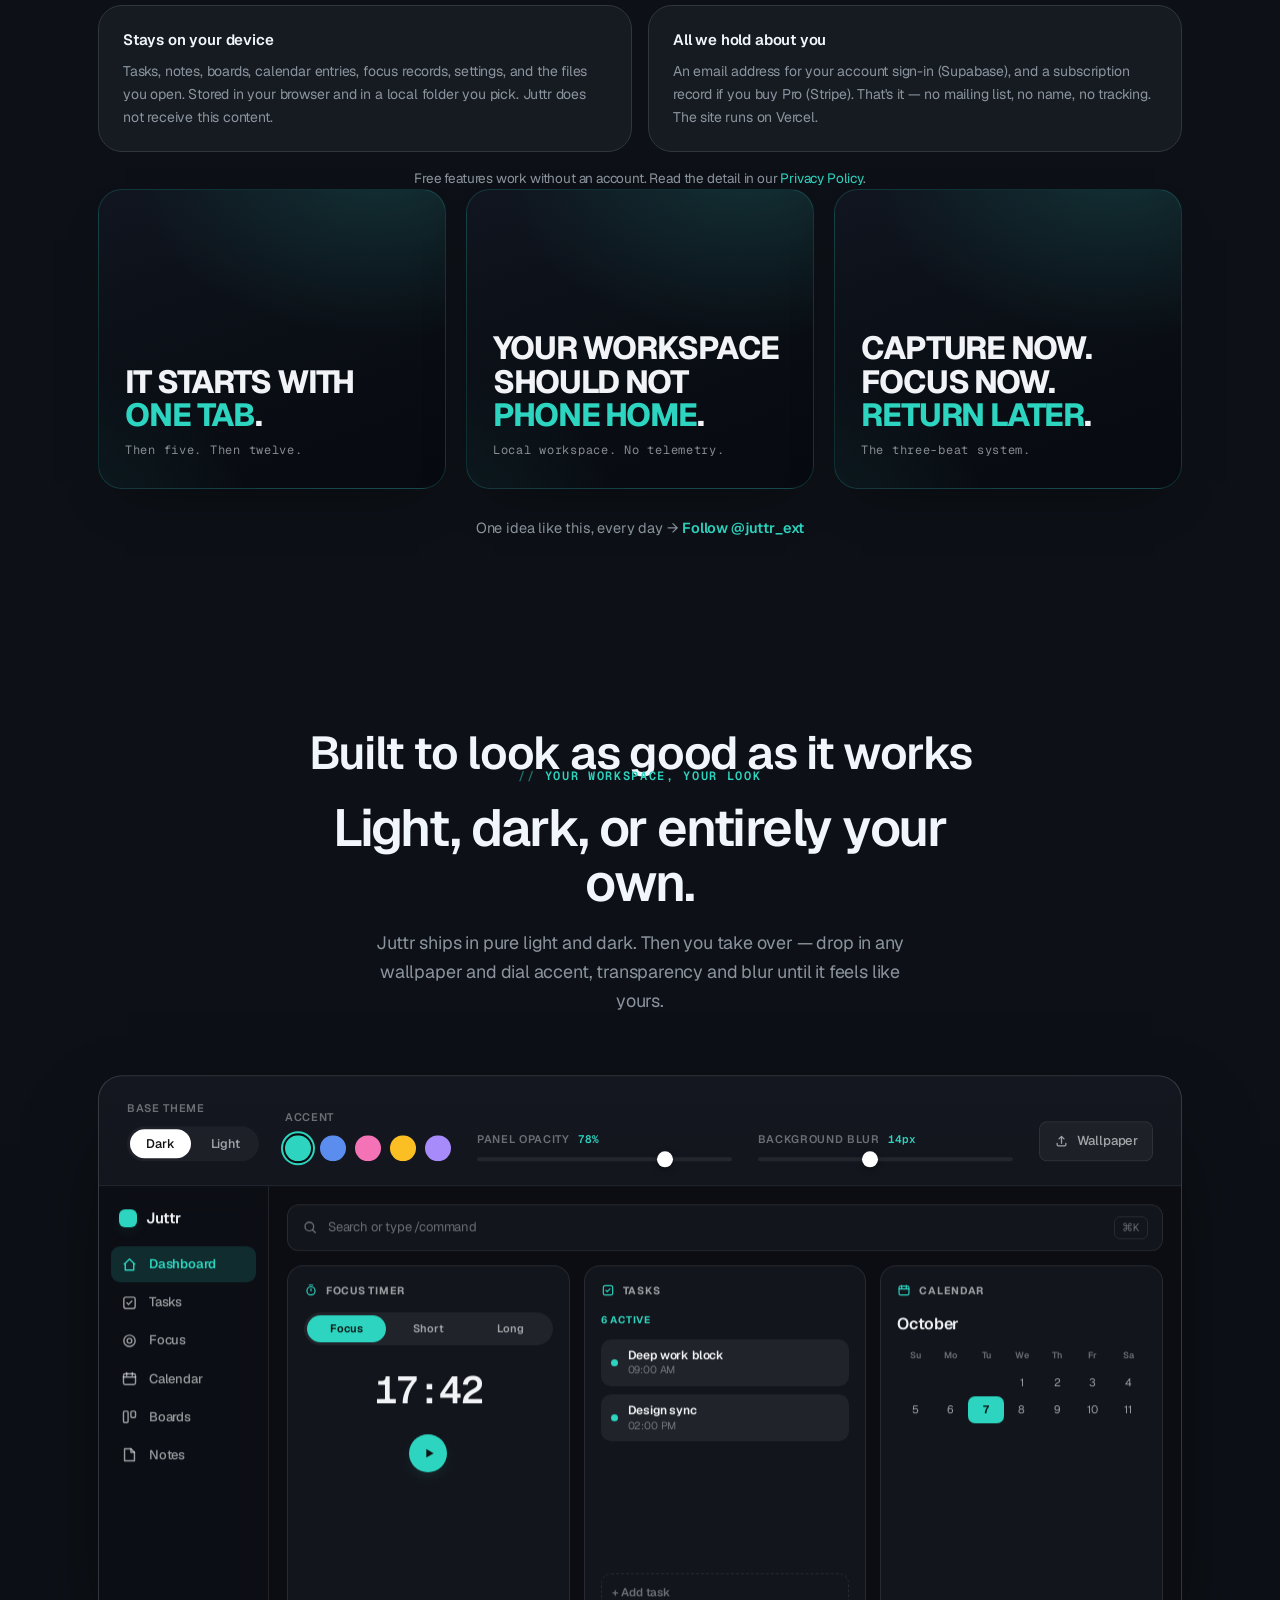
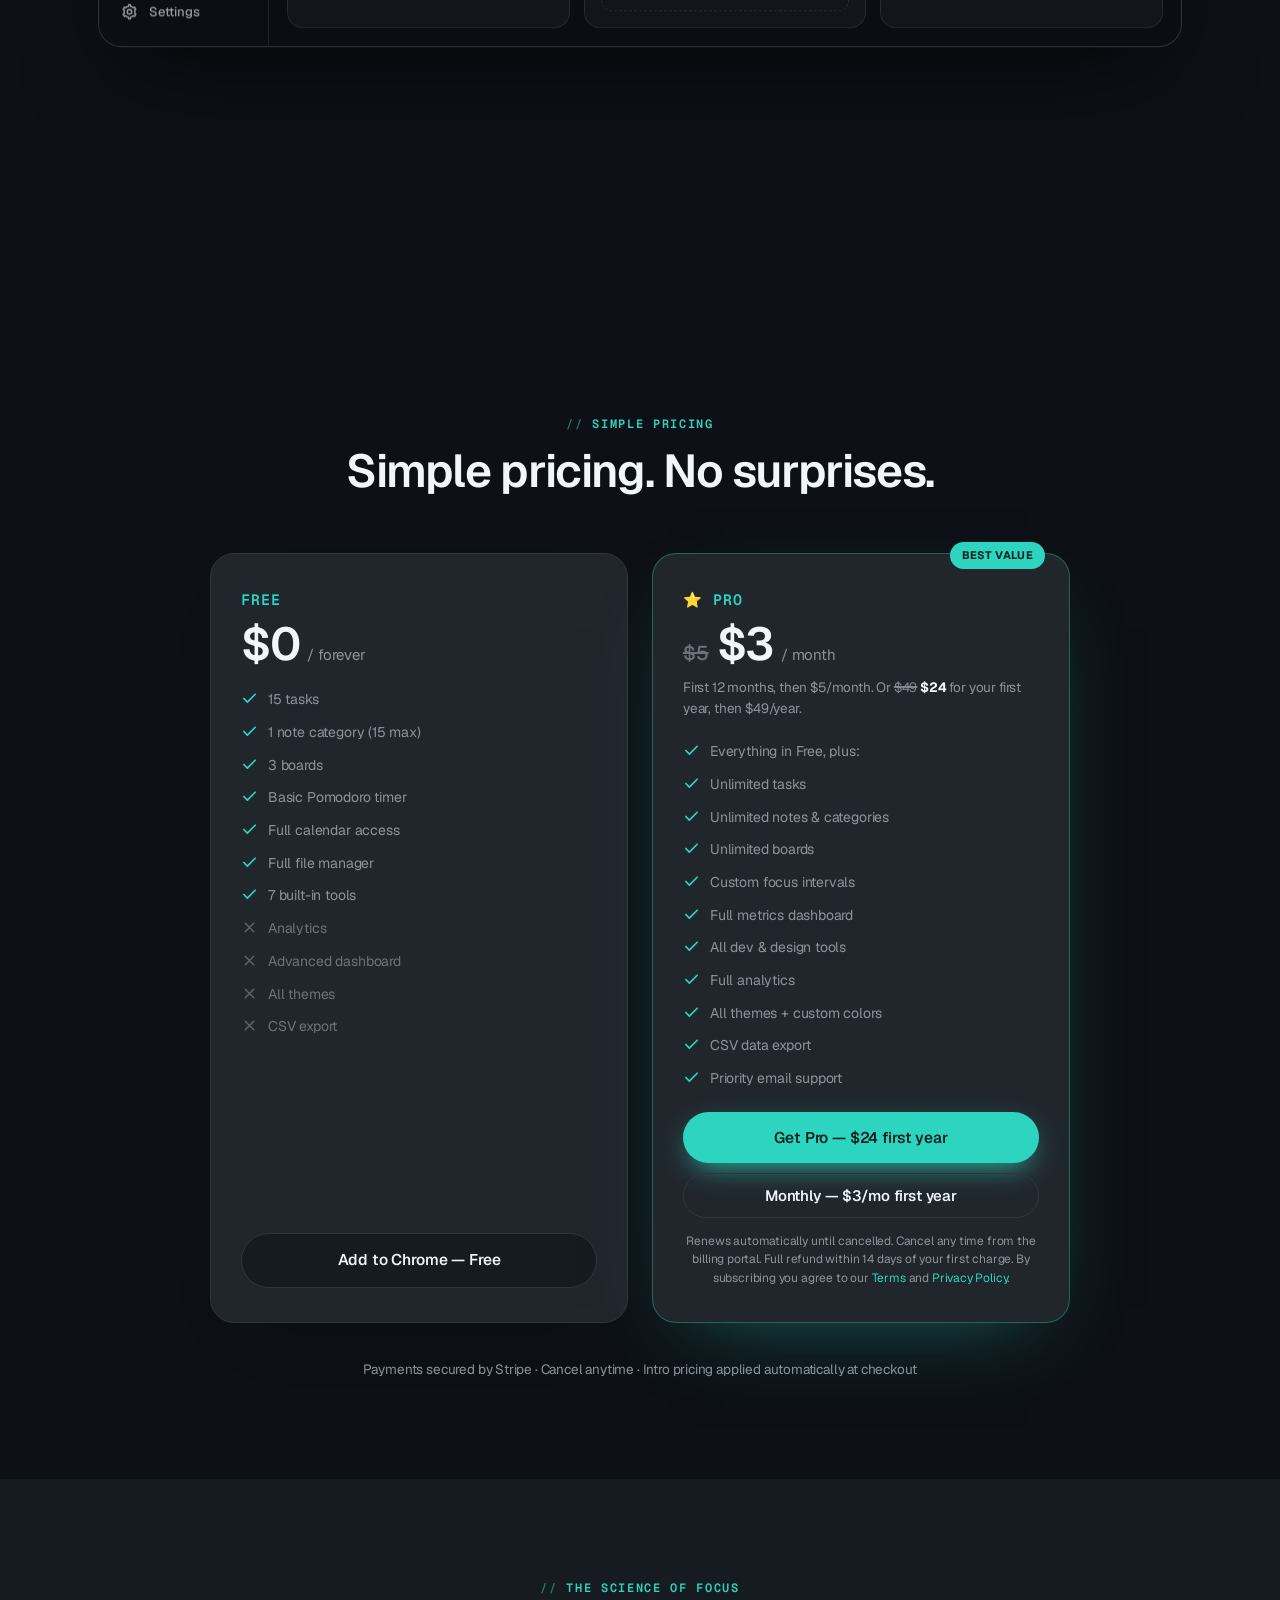
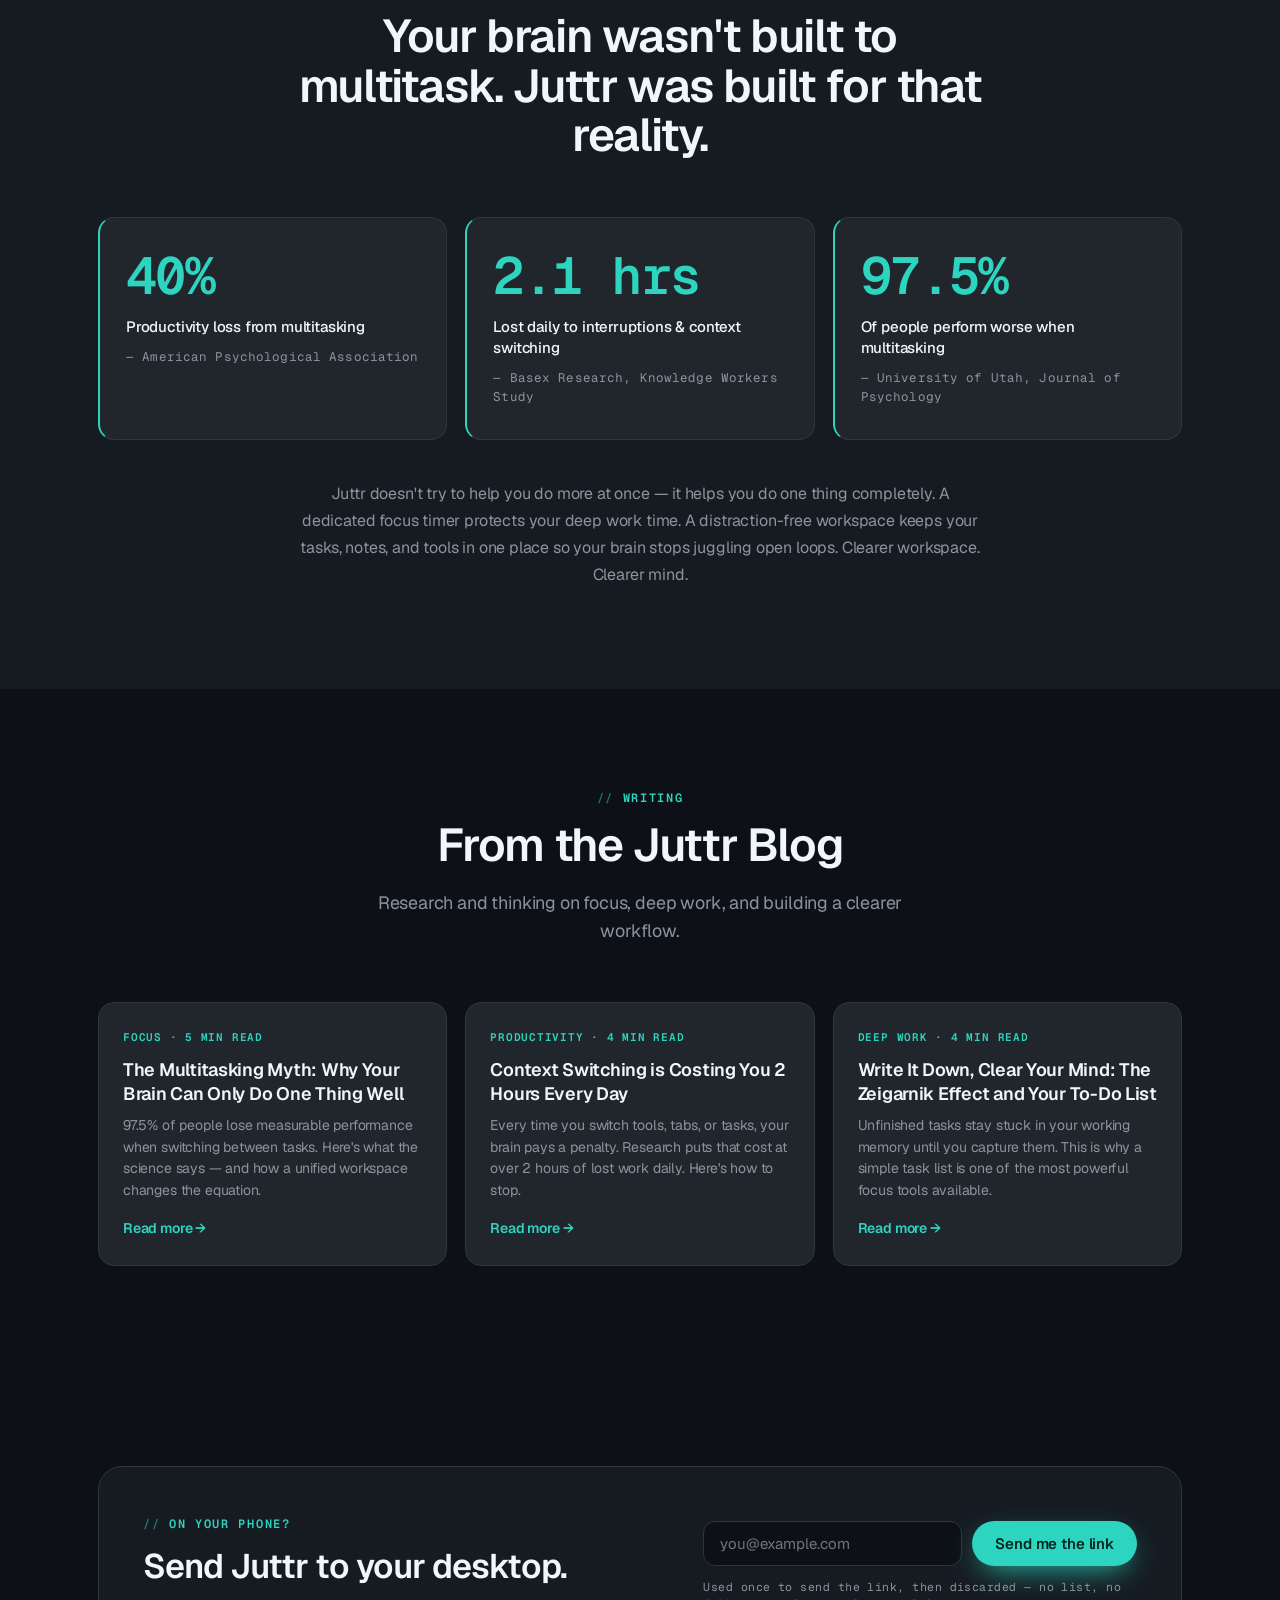
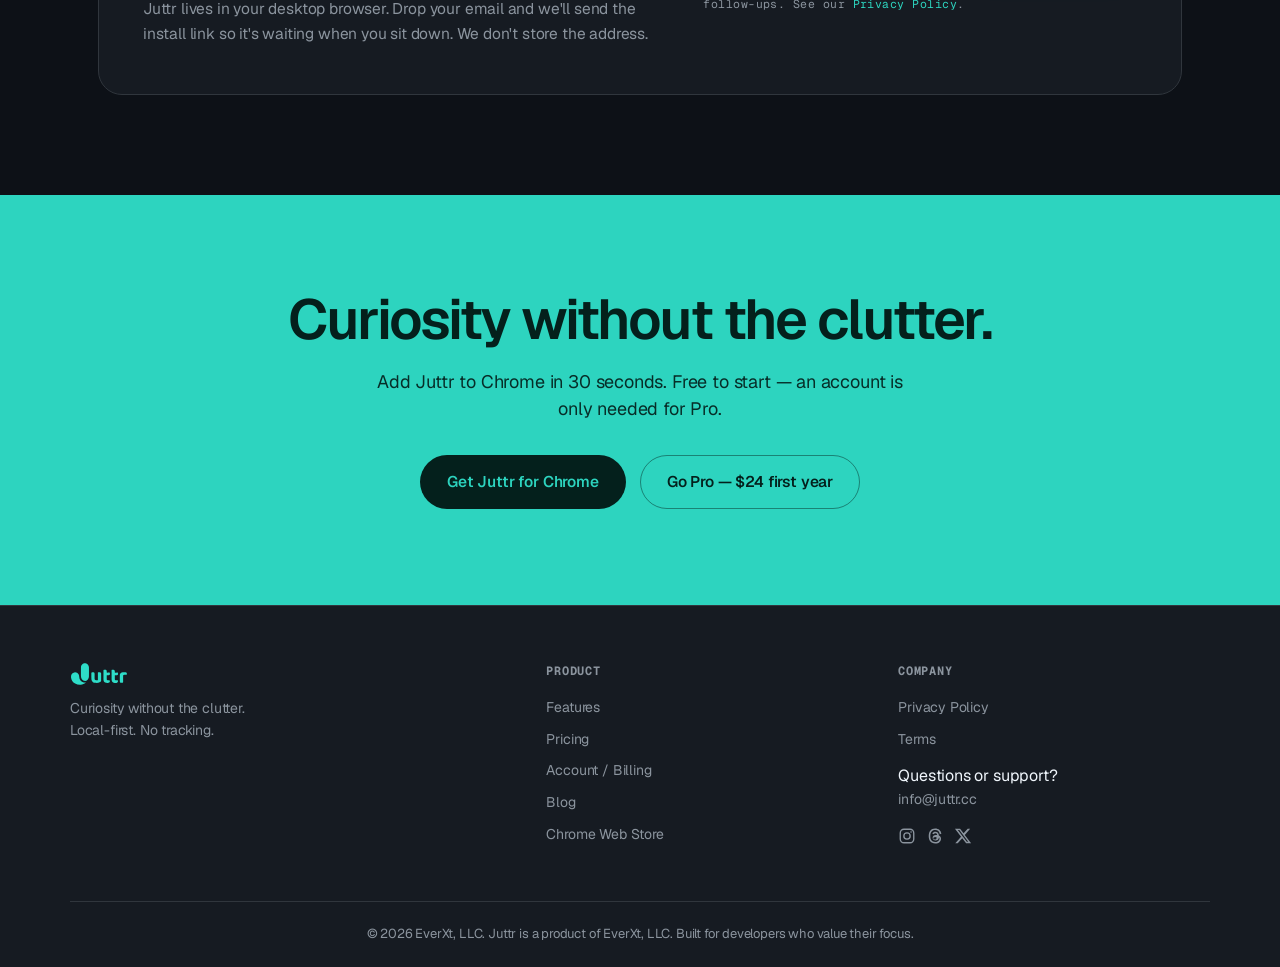
==== commit f5cd9e2b: "Add files via upload" ====
--- a/index.html
+++ b/index.html
@@ -4,37 +4,35 @@
   <meta charset="UTF-8" />
   <meta name="viewport" content="width=device-width, initial-scale=1.0" />
 
-  <title>Juttr — Stay utterly curious. | Private workspace in your new tab</title>
-<meta name="description" content="Juttr is the private, local-first workspace in your new tab. Jot every spark the moment it strikes and sort your ideas effortlessly. No account, no cloud, works offline." />
-
-<meta name="keywords" content="productivity chrome extension, capture ideas browser, tab manager alternative, browser workspace, focus timer, pomodoro chrome extension, task manager extension, distraction free workspace, local first app, deep work tool, all in one workspace chrome, no cloud task manager, save tabs for later" />
+  <title>Juttr: Utterly Curious | New Tab Productivity Workspace</title>
+<meta name="description" content="Juttr is a local-first new tab productivity workspace with tasks, notes, boards, calendar, focus tools, and local file storage for Chrome." />
+  <!-- PREVIEW ONLY — remove this tag at launch. See the checklist in DEPLOY.md.
+       Holds juttr-pro-1.vercel.app out of search so it cannot be indexed as a
+       duplicate of www.juttr.cc. -->
+  <meta name="robots" content="noindex, nofollow" />
 
   <!-- Open Graph -->
-  <meta property="og:title" content="Juttr — Stay utterly curious." />
-  <meta property="og:description" content="Stay utterly curious. The private workspace in your new tab — jot every spark, sort your ideas, no account, no cloud, all local."/>
+  <meta property="og:title" content="Juttr: Utterly Curious | New Tab Productivity Workspace" />
+  <meta property="og:description" content="A local-first new tab productivity workspace for tasks, notes, boards, calendar and focus — stored on your device and in a local folder you control."/>
   <meta property="og:image" content="https://www.juttr.cc/assets/screens/og-cover.jpg" />
-  <meta property="og:url" content="https://www.juttr.cc" />
+  <meta property="og:url" content="https://www.juttr.cc/" />
   <meta property="og:type" content="website" />
 
   <!-- Twitter -->
   <meta name="twitter:card" content="summary_large_image" />
   <meta name="twitter:site" content="@Juttr_Ext" />
-  <meta name="twitter:title" content="Juttr — Stay utterly curious." />
-  <meta name="twitter:description" content="Stay utterly curious. The local-first workspace in your new tab — jot every spark, no account, no cloud." />
+  <meta name="twitter:title" content="Juttr: Utterly Curious | New Tab Productivity Workspace" />
+  <meta name="twitter:description" content="A local-first new tab productivity workspace for tasks, notes, boards, calendar and focus — stored on your device." />
   <meta name="twitter:image" content="https://www.juttr.cc/assets/screens/og-cover.jpg" />
 
-  <link rel="canonical" href="https://www.juttr.cc" />
+  <link rel="canonical" href="https://www.juttr.cc/" />
   <meta name="theme-color" content="#0d1117" />
   <link rel="icon" type="image/png" href="assets/logo.png" />
 
-  <!-- Set theme before paint (no flash) -->
+  <!-- Set theme before paint (no flash). Dark is the only theme the site ships;
+       site.js re-asserts it, so this must agree or the page flashes light. -->
   <script>
-    (function () {
-      try {
-        var t = localStorage.getItem('juttr-theme') || 'light';
-        document.documentElement.setAttribute('data-theme', t);
-      } catch (e) { document.documentElement.setAttribute('data-theme', 'light'); }
-    })();
+    document.documentElement.setAttribute('data-theme', 'dark');
   </script>
 
   <link rel="preload" href="assets/fonts/Geist-Variable.woff2" as="font" type="font/woff2" crossorigin />
@@ -49,14 +47,19 @@
     "@type": "SoftwareApplication",
     "name": "Juttr",
     "applicationCategory": "ProductivityApplication",
-    "operatingSystem": "Chrome, Edge, Firefox",
+    "operatingSystem": "Chrome",
     "offers": [
       { "@type": "Offer", "name": "Free", "price": "0", "priceCurrency": "USD" },
       { "@type": "Offer", "name": "Pro (monthly)", "price": "5", "priceCurrency": "USD" },
       { "@type": "Offer", "name": "Pro (yearly)", "price": "49", "priceCurrency": "USD" }
     ],
-    "description": "Local-first productivity workspace Chrome extension for developers and designers.",
-    "url": "https://www.juttr.cc"
+    "description": "A local-first new tab productivity workspace for Chrome with tasks, notes, boards, calendar, focus tools and local file storage. Workspace content is stored on your device and in a local folder you control; a Juttr account is required only for a Pro subscription.",
+    "url": "https://www.juttr.cc/",
+    "publisher": {
+      "@type": "Organization",
+      "name": "EverXt, LLC",
+      "url": "https://www.juttr.cc/"
+    }
   }
   </script>
 </head>
@@ -97,22 +100,23 @@
   <div class="jx-hero-inner reveal">
     <h1>Stay <em>utterly curious.</em></h1>
     <p class="jx-hero-sub">
-      Jot every spark the moment it strikes. Juttr lives in your new tab, quietly sorting
-      your ideas into boards, notes, and tasks — so nothing gets lost, and nothing piles up.
+      Juttr is a local-first new tab productivity workspace. Jot every spark the moment it
+      strikes — sorted into boards, notes, and tasks, stored on your device and in a local
+      folder you control.
     </p>
     <div class="jx-hero-actions">
       <a class="jx-btn jx-btn-accent jx-btn-lg" data-store-link="hero" target="_blank" rel="noopener">Get Juttr for Chrome</a>
       <a class="jx-btn jx-btn-outline jx-btn-lg" href="#philosophy">Why Juttr →</a>
     </div>
     <div class="jx-trust">
-      <span>✓ No account required</span>
+      <span>✓ Free to start — no account needed</span>
       <span>✓ Works offline</span>
-      <span>✓ Your data never leaves your device</span>
+      <span>✓ Your workspace stays on your device</span>
     </div>
   </div>
   <div class="jx-hero-visual reveal">
     <img src="assets/screens/dark-dashboard.webp" width="1600" height="1000" data-parallax="0.05"
-         alt="Juttr productivity Chrome extension workspace showing task manager, calendar and focus timer" />
+         alt="Juttr new tab productivity workspace showing the dashboard with tasks, calendar and focus timer in a Chrome new tab" />
   </div>
 </header>
 
@@ -121,7 +125,7 @@
   <div class="jx-wrap">
     <div class="jx-section-head reveal">
       <p class="jx-eyebrow">Ten modules, one tab</p>
-      <h2 class="jx-h2">Everything a developer or designer needs — without the tab overload</h2>
+      <h2 class="jx-h2">One new tab productivity workspace — without the tab overload</h2>
     </div>
     <div class="jx-feature-grid reveal">
 
@@ -261,9 +265,24 @@
         <span class="jx-vs-no">Not this</span>
         <p>Your saves and notes mined on someone's server.</p>
         <span class="jx-vs-yes">This</span>
-        <p class="jx-vs-right">Everything stays on your device. There is nothing to send.</p>
-      </div>
-    </div>
+        <p class="jx-vs-right">Your workspace stays on your device — in a local folder you control.</p>
+      </div>
+    </div>
+
+    <!-- What is local, and what is not — the honest split. -->
+    <div class="jx-split reveal">
+      <div class="jx-split-card">
+        <h3>Stays on your device</h3>
+        <p>Tasks, notes, boards, calendar entries, focus records, settings, and the files you open. Stored in your browser and in a local folder you pick. Juttr does not receive this content.</p>
+      </div>
+      <div class="jx-split-card">
+        <h3>All we hold about you</h3>
+        <p>An email address for your account sign-in (Supabase), and a subscription record if you buy Pro (Stripe). That's it — no mailing list, no name, no tracking. The site runs on Vercel.</p>
+      </div>
+    </div>
+    <p class="jx-split-note reveal">
+      Free features work without an account. Read the detail in our <a href="/privacy">Privacy Policy</a>.
+    </p>
 
     <!-- Campaign band (§6.3) — links to Instagram -->
     <div class="jx-poster-band reveal">
@@ -273,7 +292,7 @@
       </a>
       <a class="jx-poster" href="https://www.instagram.com/juttr_ext/" target="_blank" rel="noopener" aria-label="Juttr on Instagram — Your workspace should not phone home">
         <span class="jx-poster-head">Your workspace should not <em>phone home</em>.</span>
-        <span class="jx-poster-sub">No account. No cloud. No telemetry.</span>
+        <span class="jx-poster-sub">Local workspace. No telemetry.</span>
       </a>
       <a class="jx-poster" href="https://www.instagram.com/juttr_ext/" target="_blank" rel="noopener" aria-label="Juttr on Instagram — Capture now, focus now, return later">
         <span class="jx-poster-head">Capture now. Focus now. <em>Return later</em>.</span>
@@ -310,20 +329,20 @@
           </div>
           <div class="ctrl">
             <span class="ctrl-label">Accent</span>
-            <div class="swatches" id="swatches">
-              <button class="swatch active" data-color="#2dd4bf" style="--c:#2dd4bf"></button>
-              <button class="swatch" data-color="#5b8def" style="--c:#5b8def"></button>
-              <button class="swatch" data-color="#f472b6" style="--c:#f472b6"></button>
-              <button class="swatch" data-color="#fbbf24" style="--c:#fbbf24"></button>
-              <button class="swatch" data-color="#a78bfa" style="--c:#a78bfa"></button>
+            <div class="swatches" id="swatches" role="group" aria-label="Accent colour">
+              <button class="swatch active" type="button" data-color="#2dd4bf" style="--c:#2dd4bf" aria-label="Teal accent"></button>
+              <button class="swatch" type="button" data-color="#5b8def" style="--c:#5b8def" aria-label="Blue accent"></button>
+              <button class="swatch" type="button" data-color="#f472b6" style="--c:#f472b6" aria-label="Pink accent"></button>
+              <button class="swatch" type="button" data-color="#fbbf24" style="--c:#fbbf24" aria-label="Amber accent"></button>
+              <button class="swatch" type="button" data-color="#a78bfa" style="--c:#a78bfa" aria-label="Violet accent"></button>
             </div>
           </div>
           <div class="ctrl grow">
-            <span class="ctrl-label">Panel opacity <em id="opacityVal">78%</em></span>
+            <label class="ctrl-label" for="opacitySlider">Panel opacity <em id="opacityVal">78%</em></label>
             <input type="range" id="opacitySlider" min="10" max="100" value="78" />
           </div>
           <div class="ctrl grow">
-            <span class="ctrl-label">Background blur <em id="blurVal">14px</em></span>
+            <label class="ctrl-label" for="blurSlider">Background blur <em id="blurVal">14px</em></label>
             <input type="range" id="blurSlider" min="0" max="32" value="14" />
           </div>
           <label class="upload-btn">
@@ -494,6 +513,13 @@
           <button class="jx-btn jx-btn-accent jx-btn-lg" type="button" data-checkout="yearly">Get Pro — $24 first year</button>
           <button class="jx-btn jx-btn-outline" type="button" data-checkout="monthly">Monthly — $3/mo first year</button>
         </div>
+        <!-- Terms of sale must be visible before checkout (Chrome Web Store
+             program policy + EU consumer law). Keep in sync with /terms §5–§6. -->
+        <p class="jx-price-terms">
+          Renews automatically until cancelled. Cancel any time from the billing portal.
+          Full refund within 14 days of your first charge. By subscribing you agree to our
+          <a href="/terms">Terms</a> and <a href="/privacy">Privacy Policy</a>.
+        </p>
         <p class="jx-price-err" data-checkout-error role="alert" hidden></p>
       </div>
 
@@ -573,18 +599,27 @@
       <div class="jx-std-copy">
         <p class="jx-eyebrow">On your phone?</p>
         <h2 class="jx-h2">Send Juttr to your desktop.</h2>
-        <p class="jx-sub">Juttr lives in your desktop browser. Drop your email and we'll send the install link so it's waiting when you sit down.</p>
-      </div>
-      <form class="jx-std-form" id="stdForm" novalidate>
+        <p class="jx-sub">Juttr lives in your desktop browser. Drop your email and we'll send the install link so it's waiting when you sit down. We don't store the address.</p>
+      </div>
+      <!-- Declarative WebMCP: lets an AI browsing agent fill this form. There is no
+           toolautosubmit, so the visitor still reviews the address and clicks Submit. -->
+      <form class="jx-std-form" id="stdForm" novalidate
+            toolname="send_juttr_install_link"
+            tooldescription="Email the Juttr Chrome installation link to the user.">
         <div class="jx-std-row">
-          <input type="email" id="stdEmail" name="email" autocomplete="email" placeholder="you@example.com" required aria-label="Email address" />
+          <label class="jx-sr-only" for="stdEmail">Email address</label>
+          <input type="email" id="stdEmail" name="email" autocomplete="email" placeholder="you@example.com" required
+                 toolparamdescription="Email address that should receive the Juttr installation link." />
           <button type="submit" class="jx-btn jx-btn-accent" id="stdSubmit">Send me the link</button>
         </div>
         <!-- Honeypot -->
         <div class="lead-hp" aria-hidden="true">
           <label>Company<input type="text" id="stdCompany" tabindex="-1" autocomplete="off" /></label>
         </div>
-        <p class="jx-std-note">One email. The link. Nothing else.</p>
+        <p class="jx-std-note">
+          Used once to send the link, then discarded — no list, no follow-ups.
+          See our <a href="/privacy">Privacy Policy</a>.
+        </p>
         <p class="jx-std-msg" id="stdMsg" role="status"></p>
       </form>
     </div>
@@ -597,7 +632,7 @@
 <section class="jx-cta">
   <div class="reveal">
     <h2>Curiosity without the clutter.</h2>
-    <p>Add Juttr to Chrome in 30 seconds. No account needed — there's nothing to sign up for.</p>
+    <p>Add Juttr to Chrome in 30 seconds. Free to start — an account is only needed for Pro.</p>
     <div class="jx-hero-actions">
       <a class="jx-btn jx-btn-accent jx-btn-lg" data-store-link="cta" target="_blank" rel="noopener">Get Juttr for Chrome</a>
       <a class="jx-btn jx-btn-outline jx-btn-lg" href="#pricing">Go Pro — $24 first year</a>
@@ -610,7 +645,7 @@
   <div class="jx-footer-grid">
     <div class="jx-footer-brand">
       <span class="jx-logo"><img class="jx-wordmark" src="assets/juttr-wordmark.svg" alt="Juttr" /></span>
-      <p>Curiosity without the clutter.<br />Zero cloud. No tracking.</p>
+      <p>Curiosity without the clutter.<br />Local-first. No tracking.</p>
     </div>
     <div class="jx-footer-col">
       <h4>Product</h4>
@@ -619,14 +654,13 @@
       <a href="/account">Account / Billing</a>
       <a href="#blog">Blog</a>
       <a data-store-link="footer" target="_blank" rel="noopener">Chrome Web Store</a>
-      <a href="#features">Edge Add-ons</a>
     </div>
     <div class="jx-footer-col">
       <h4>Company</h4>
-      <a href="#privacy">Privacy Policy</a>
-      <a href="#terms">Terms</a>
+      <a href="/privacy">Privacy Policy</a>
+      <a href="/terms">Terms</a>
       <p style="margin-top:14px;">Questions or support?</p>
-      <a href="mailto:support@juttr.cc">support@juttr.cc</a>
+      <a href="mailto:info@juttr.cc">info@juttr.cc</a>
       <span class="jx-social">
         <a href="https://www.instagram.com/juttr_ext/" target="_blank" rel="noopener" aria-label="Juttr on Instagram">
           <svg viewBox="0 0 24 24" width="18" height="18" fill="none" stroke="currentColor" stroke-width="1.8"><rect x="3" y="3" width="18" height="18" rx="5"/><circle cx="12" cy="12" r="4.2"/><circle cx="17.4" cy="6.6" r="1.1" fill="currentColor" stroke="none"/></svg>
@@ -641,50 +675,9 @@
     </div>
   </div>
   <div class="jx-footer-bottom">
-    © 2026 Juttr. All rights reserved. Built for developers who value their focus.
+    © 2026 EverXt, LLC. Juttr is a product of EverXt, LLC. Built for developers who value their focus.
   </div>
 </footer>
-
-<!-- ════════════════ LEAD-CAPTURE MODAL ════════════════ -->
-<div class="lead-modal" id="leadModal" role="dialog" aria-modal="true" aria-labelledby="leadTitle" aria-hidden="true">
-  <div class="lead-backdrop" data-lead-close></div>
-  <div class="lead-card">
-    <button class="lead-close" type="button" aria-label="Close" data-lead-close>
-      <svg viewBox="0 0 24 24" width="18" height="18" aria-hidden="true"><path d="M6 6l12 12M18 6L6 18" fill="none" stroke="currentColor" stroke-width="2" stroke-linecap="round"/></svg>
-    </button>
-    <div class="lead-logo"><img class="jx-wordmark" src="assets/juttr-wordmark.svg" alt="Juttr" /></div>
-    <h3 class="lead-title" id="leadTitle">Get Juttr free</h3>
-    <p class="lead-sub">Add your name and email and we'll take you straight to the Chrome Web Store. We'll only use it to share Juttr news — no spam, unsubscribe anytime.</p>
-
-    <form class="lead-form" id="leadForm" novalidate>
-      <label class="lead-field">
-        <span>Name</span>
-        <input type="text" name="name" id="leadName" autocomplete="name" placeholder="Your name" required />
-      </label>
-      <label class="lead-field">
-        <span>Email</span>
-        <input type="email" name="email" id="leadEmail" autocomplete="email" placeholder="you@example.com" required />
-      </label>
-
-      <!-- Honeypot: hidden from humans, catches bots -->
-      <div class="lead-hp" aria-hidden="true">
-        <label>Company<input type="text" name="company" id="leadCompany" tabindex="-1" autocomplete="off" /></label>
-      </div>
-
-      <label class="lead-check">
-        <input type="checkbox" id="leadOptin" checked />
-        <span>Email me occasional Juttr product updates.</span>
-      </label>
-
-      <p class="lead-error" id="leadError" role="alert"></p>
-
-      <button type="submit" class="jx-btn jx-btn-accent jx-btn-lg lead-submit" id="leadSubmit">
-        Continue to Chrome Web Store
-      </button>
-      <p class="lead-skip" id="leadSkip" hidden></p>
-    </form>
-  </div>
-</div>
 
 <script src="js/site.js"></script>
 <script src="js/widgets.js"></script>
--- a/css/site.css
+++ b/css/site.css
@@ -50,8 +50,7 @@
 .jx-logo { display: flex; align-items: center; gap: 10px; font-weight: 600; font-size: 18px; letter-spacing: -0.02em; color: var(--text-primary); }
 .jx-logo img { width: 26px; height: 26px; border-radius: 7px; }
 /* Brand wordmark — replaces the mark + "Juttr" text lockup (never both together). */
-.jx-logo img.jx-wordmark,
-.lead-logo img.jx-wordmark { width: auto; height: 24px; border-radius: 0; }
+.jx-logo img.jx-wordmark { width: auto; height: 24px; border-radius: 0; }
 .jx-nav-links { display: flex; align-items: center; gap: 30px; }
 .jx-nav-links a { font-size: 14px; color: var(--text-secondary); transition: color 0.2s; }
 .jx-nav-links a:hover { color: var(--text-primary); }
@@ -171,29 +170,8 @@
 .jx-footer-bottom { max-width: var(--maxw); margin: 40px auto 0; padding: 22px 0; border-top: 1px solid var(--border); font-size: 13px; color: var(--text-secondary); text-align: center; }
 
 /* ─────────────── Lead-capture modal ─────────────── */
-.lead-modal { position: fixed; inset: 0; z-index: 300; display: none; align-items: center; justify-content: center; padding: 20px; }
-.lead-modal.is-open { display: flex; }
-.lead-backdrop { position: absolute; inset: 0; background: rgba(0, 0, 0, 0.5); backdrop-filter: blur(4px); -webkit-backdrop-filter: blur(4px); }
-.lead-card { position: relative; width: 100%; max-width: 440px; background: var(--card-bg); border: 1px solid var(--border); border-radius: var(--radius-xl); padding: 32px 30px; box-shadow: 0 40px 90px -30px var(--shadow); animation: leadIn 0.2s var(--ease); }
-@keyframes leadIn { from { opacity: 0; transform: translateY(12px) scale(0.98); } to { opacity: 1; transform: none; } }
-.lead-close { position: absolute; top: 16px; right: 16px; width: 34px; height: 34px; border-radius: 50%; border: none; background: var(--bg-secondary); color: var(--text-secondary); cursor: pointer; display: flex; align-items: center; justify-content: center; }
-.lead-close:hover { color: var(--text-primary); }
-.lead-logo { display: flex; align-items: center; gap: 8px; font-weight: 600; color: var(--text-primary); margin-bottom: 14px; }
-.lead-mark { width: 18px; height: 18px; border-radius: 5px; background: var(--accent); }
-.lead-title { font-size: 22px; font-weight: 600; letter-spacing: -0.02em; color: var(--text-primary); }
-.lead-sub { font-size: 14px; color: var(--text-secondary); line-height: 1.55; margin: 8px 0 20px; }
-.lead-field { display: block; margin-bottom: 14px; }
-.lead-field span { display: block; font-size: 12px; font-weight: 600; color: var(--text-secondary); margin-bottom: 6px; }
-.lead-field input { width: 100%; background: var(--bg); border: 1px solid var(--border); border-radius: var(--radius); padding: 11px 14px; font-size: 14px; font-family: var(--sans); color: var(--text-primary); outline: none; transition: border-color 0.2s; }
-.lead-field input:focus { border-color: var(--accent); }
-.lead-field input.invalid { border-color: #e5484d; }
 .lead-hp { position: absolute; left: -9999px; opacity: 0; }
-.lead-check { display: flex; align-items: center; gap: 9px; font-size: 13px; color: var(--text-secondary); margin-bottom: 16px; cursor: pointer; }
-.lead-error { color: #e5484d; font-size: 13px; min-height: 18px; margin-bottom: 6px; }
-.lead-submit { width: 100%; }
-.lead-skip { text-align: center; margin-top: 14px; font-size: 13px; }
-.lead-skip a { color: var(--accent); font-weight: 600; }
-body.lead-open { overflow: hidden; }
+
 
 /* ─────────────── Blog article ─────────────── */
 .jx-article { max-width: 720px; margin: 0 auto; padding: 56px 28px 0; }
@@ -230,9 +208,19 @@
 @media (max-width: 680px) {
   .jx-section { padding: 72px 0; }
   .jx-features { padding-top: 92px; margin-top: 32px; }
-  .jx-feature-grid, .jx-blog-grid, .jx-stat-grid, .jx-price-grid { grid-template-columns: 1fr; }
+  /* minmax(0, 1fr), not 1fr — a bare 1fr is minmax(auto, 1fr) and refuses to
+     shrink below the track's min-content, which overflowed the viewport. */
+  .jx-feature-grid, .jx-blog-grid, .jx-stat-grid, .jx-price-grid { grid-template-columns: minmax(0, 1fr); }
   .jx-price-grid { max-width: 440px; }
-  .jx-footer-grid { grid-template-columns: 1fr; }
+  .jx-footer-grid { grid-template-columns: minmax(0, 1fr); }
+}
+
+/* At iPhone-SE width the long pricing button labels ("Monthly — $3/mo first
+   year") are what set that min-content, because .jx-btn is nowrap. Let just
+   these wrap; every other button on the site keeps its single-line shape. */
+@media (max-width: 380px) {
+  .jx-price-card { padding: 30px 20px; }
+  .jx-price-actions .jx-btn { white-space: normal; }
 }
 
 /* ════════════════════════════════════════════════════════════
@@ -353,11 +341,51 @@
 .jx-std-msg { font-size: 13.5px; min-height: 20px; margin-top: 8px; color: var(--accent); font-weight: 500; }
 .jx-std-msg.err { color: #e5484d; }
 
+/* ── Terms of sale, shown under the Pro checkout buttons ── */
+.jx-price-terms { font-size: 12px; line-height: 1.55; color: var(--text-secondary); margin-top: 14px; text-align: center; }
+.jx-price-terms a { color: var(--accent); }
+
+/* ── Consent + privacy notices beside email forms ── */
+
+.jx-std-note a { color: var(--accent); }
+
+/* ── What is local vs. what is not ── */
+.jx-split { display: grid; grid-template-columns: repeat(2, 1fr); gap: 16px; margin-top: 28px; }
+.jx-split-card { background: var(--bg-secondary); border: 1px solid var(--border); border-radius: var(--radius-xl); padding: 22px 24px; }
+.jx-split-card h3 { font-size: 15px; font-weight: 600; color: var(--text-primary); margin-bottom: 8px; }
+.jx-split-card p { font-size: 14px; line-height: 1.65; color: var(--text-secondary); }
+.jx-split-note { font-size: 13.5px; color: var(--text-secondary); margin-top: 16px; text-align: center; }
+.jx-split-note a { color: var(--accent); }
+
+/* ── Legal pages (/privacy, /terms) ── */
+.jx-legal { max-width: 760px; margin: 0 auto; padding: 56px 28px 72px; }
+.jx-legal h2 { font-size: clamp(20px, 2.6vw, 25px); font-weight: 600; letter-spacing: -0.02em; color: var(--text-primary); margin: 44px 0 12px; }
+.jx-legal h3 { font-size: 17px; font-weight: 600; color: var(--text-primary); margin: 26px 0 10px; }
+.jx-legal ul { margin: 0 0 18px; padding-left: 22px; }
+.jx-legal li { font-size: 16px; line-height: 1.7; color: var(--text-secondary); margin-bottom: 9px; }
+.jx-legal li strong, .jx-legal p strong { color: var(--text-primary); }
+.jx-legal a { color: var(--accent); }
+.jx-legal-updated { font-family: var(--mono); font-size: 12px; letter-spacing: 0.04em; color: var(--text-secondary); margin-bottom: 28px; }
+.jx-legal-lede {
+  background: var(--bg-secondary); border: 1px solid var(--border);
+  border-radius: var(--radius-xl); padding: 22px 24px; margin-bottom: 12px;
+}
+.jx-legal-lede p { margin-bottom: 0; font-size: 15.5px; }
+.jx-legal-toc { margin: 28px 0 8px; padding: 0; list-style: none; columns: 2; column-gap: 28px; }
+.jx-legal-toc li { margin-bottom: 6px; font-size: 14.5px; }
+/* Unresolved legal field awaiting owner sign-off — must be empty before launch. */
+.jx-legal-todo {
+  background: #fde68a; color: #713f12; font-family: var(--mono);
+  font-size: 0.86em; font-weight: 600; padding: 1px 6px; border-radius: 4px;
+}
+@media (max-width: 640px) { .jx-legal-toc { columns: 1; } }
+
 /* ── Responsive ── */
 @media (max-width: 940px) {
   .jx-vs-grid, .jx-poster-band { grid-template-columns: 1fr; }
   .jx-poster { min-height: 220px; }
   .jx-std-card { grid-template-columns: 1fr; gap: 24px; padding: 36px 28px; }
+  .jx-split { grid-template-columns: 1fr; }
 }
 @media (max-width: 480px) {
   .jx-std-row { flex-direction: column; }
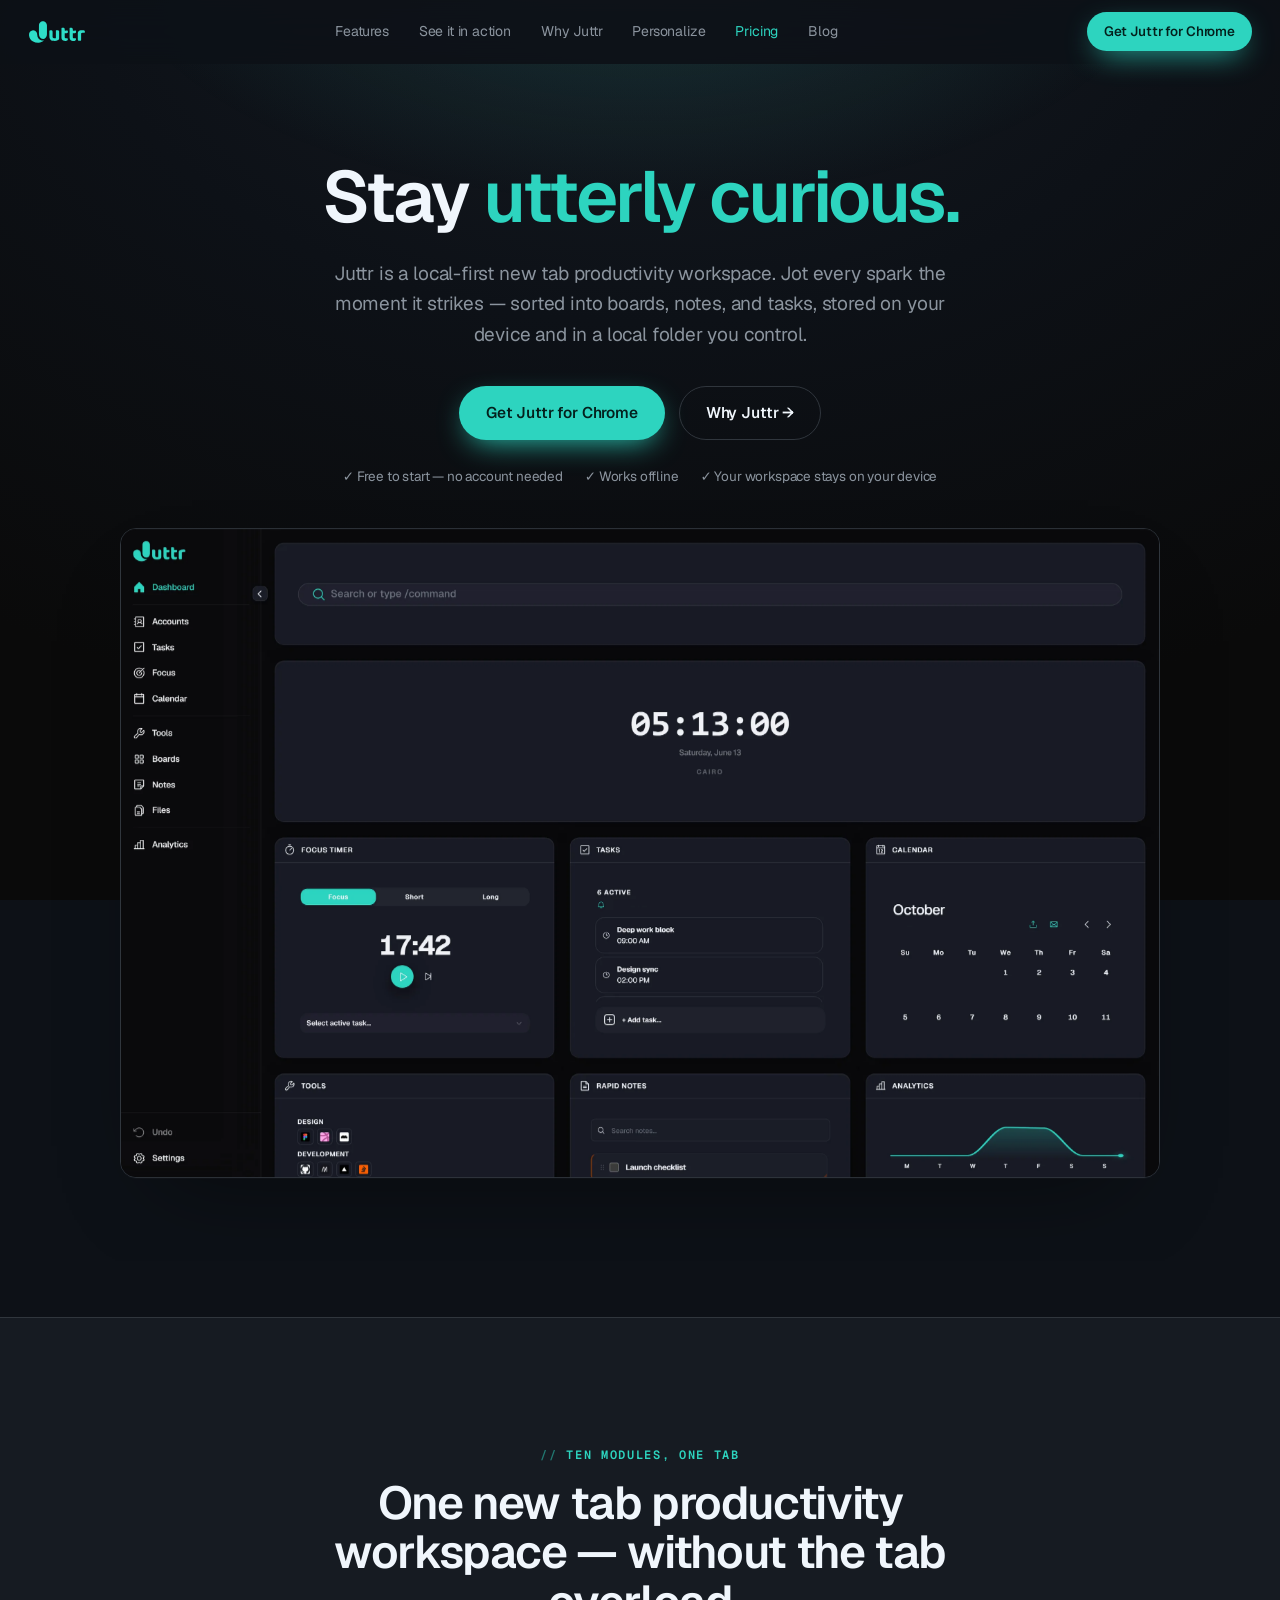
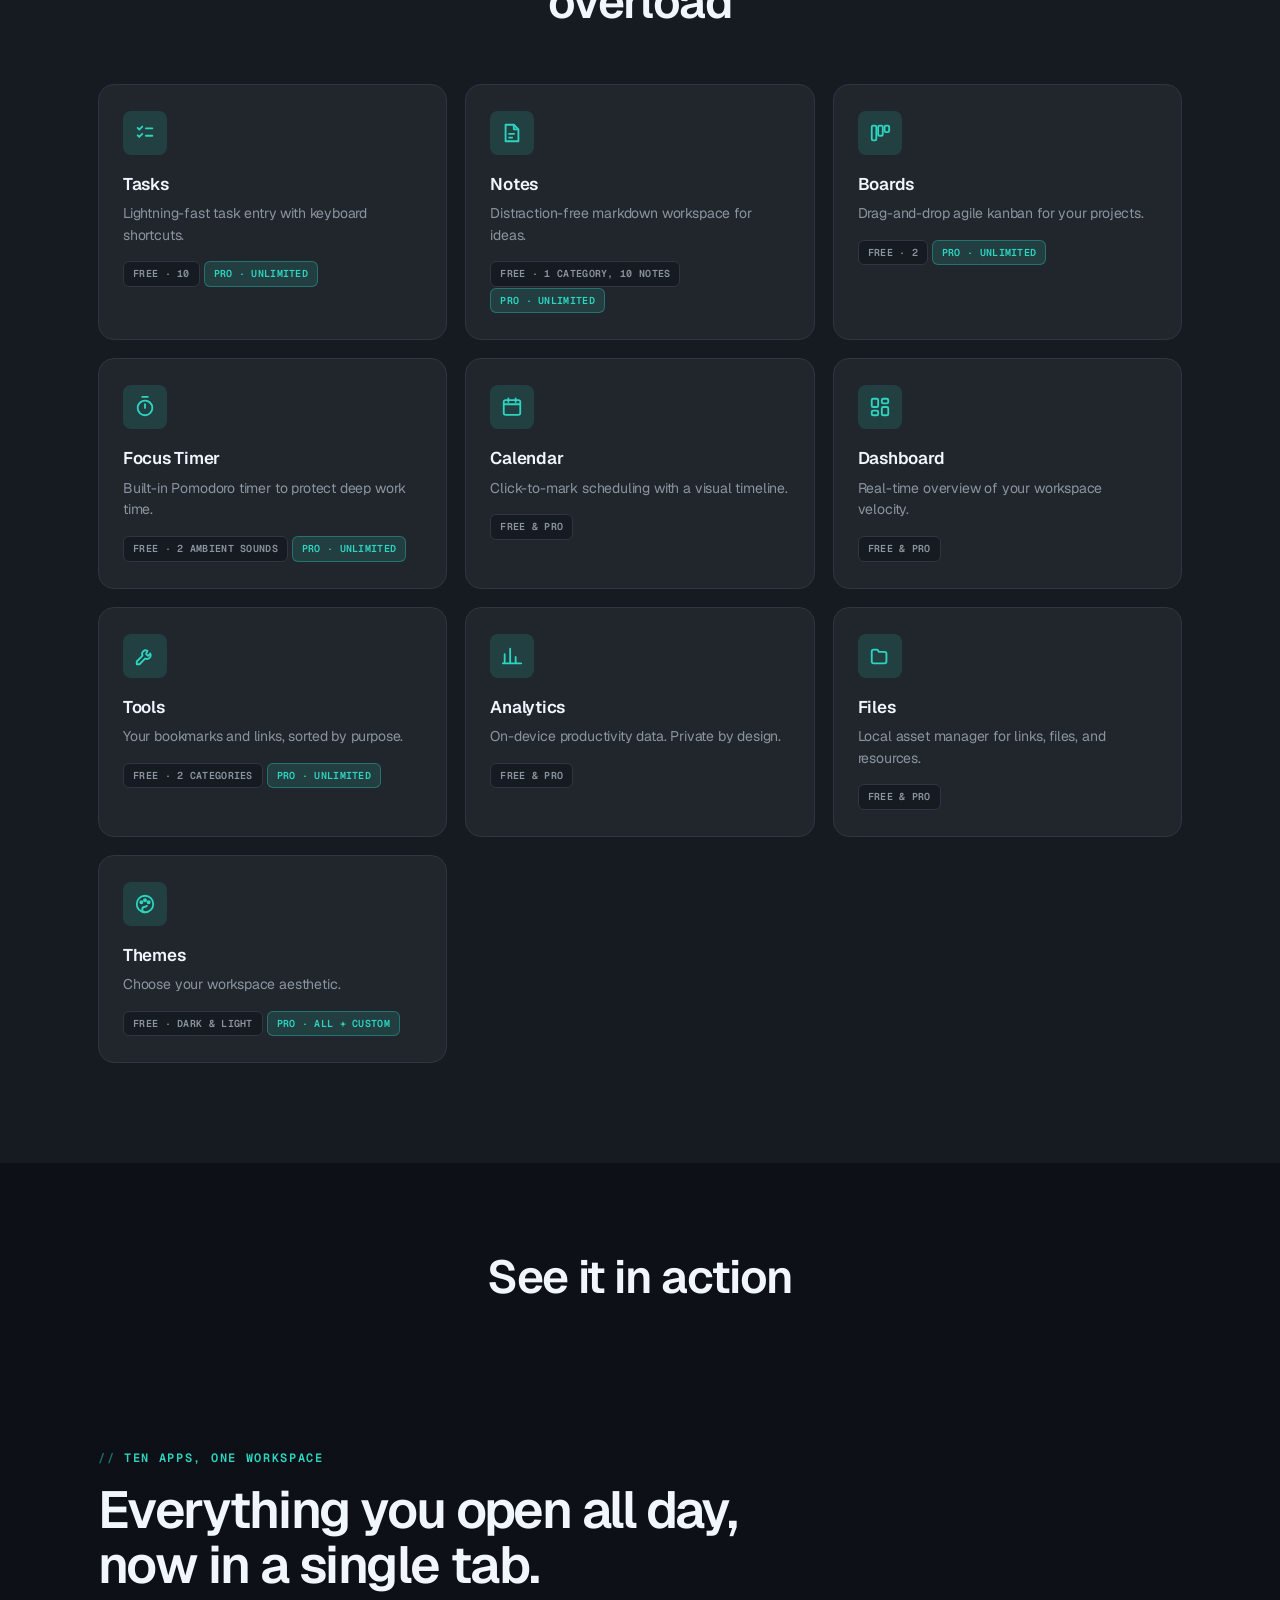
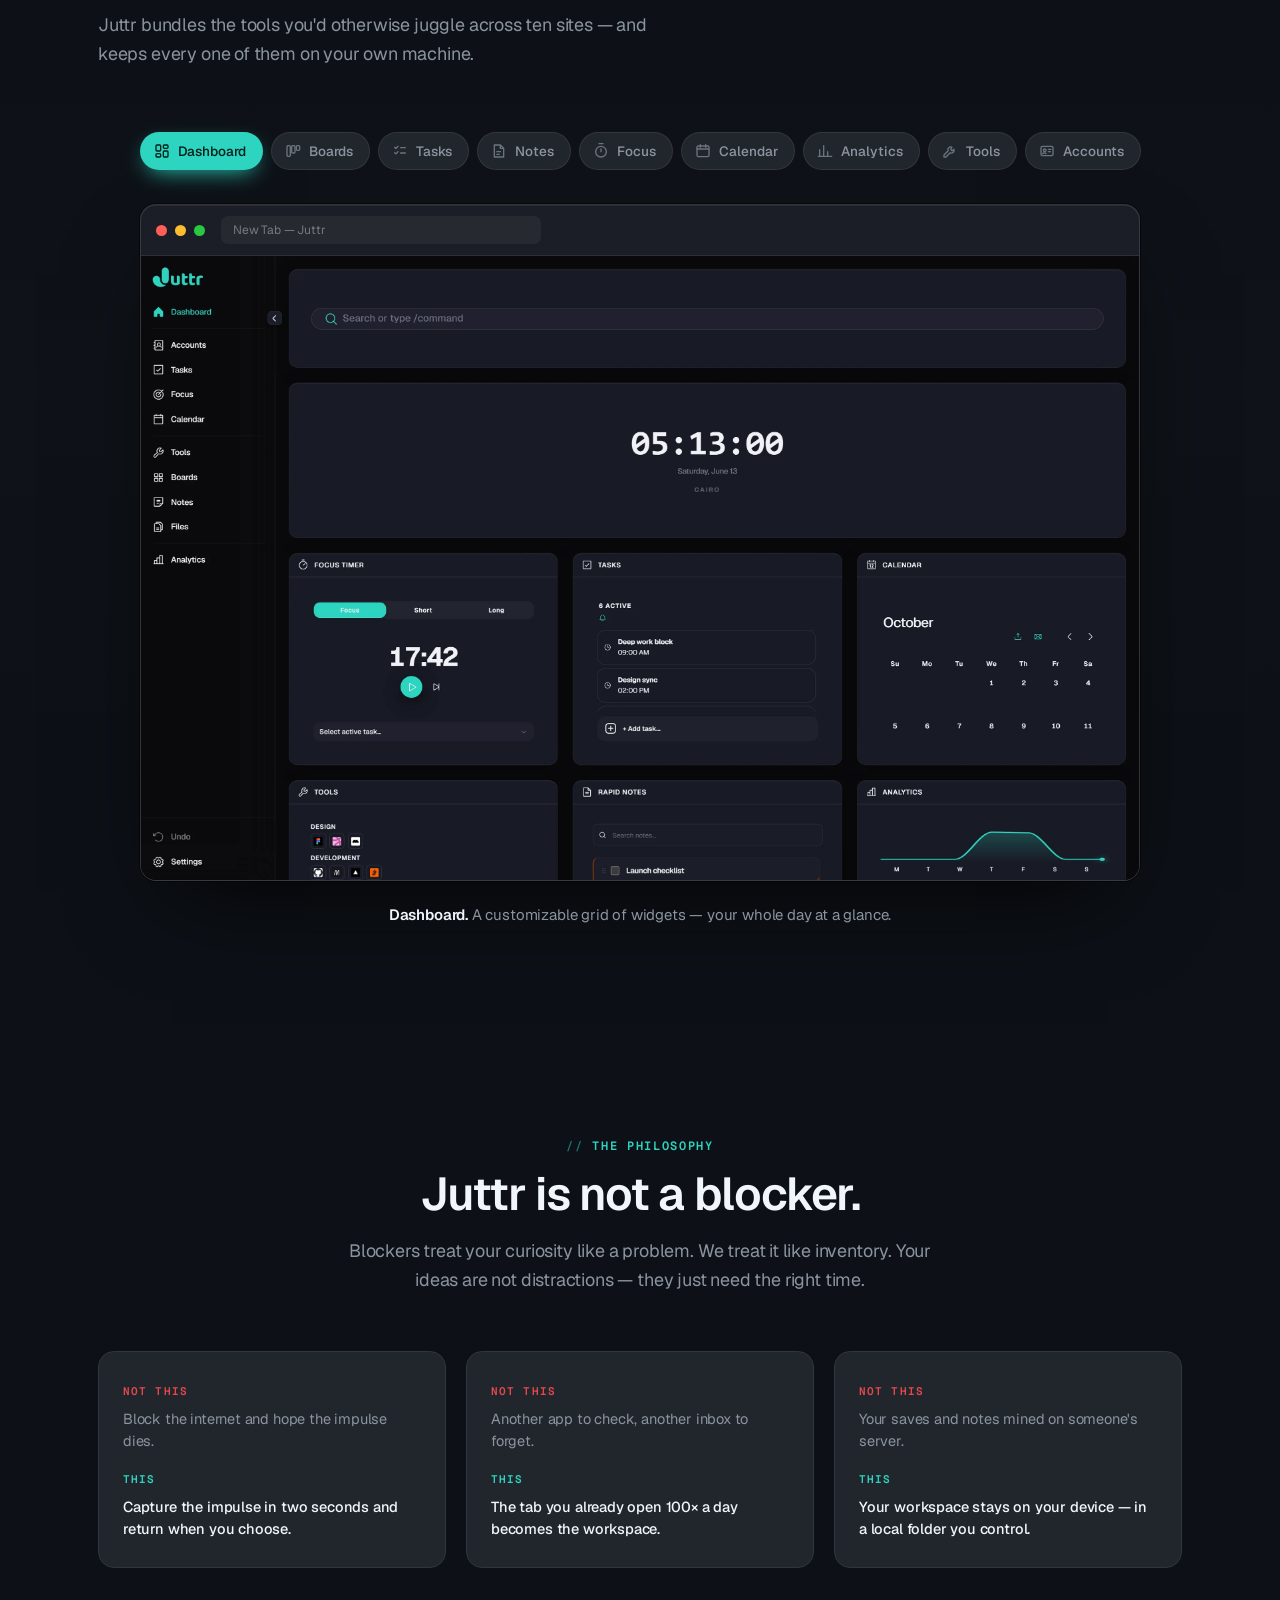
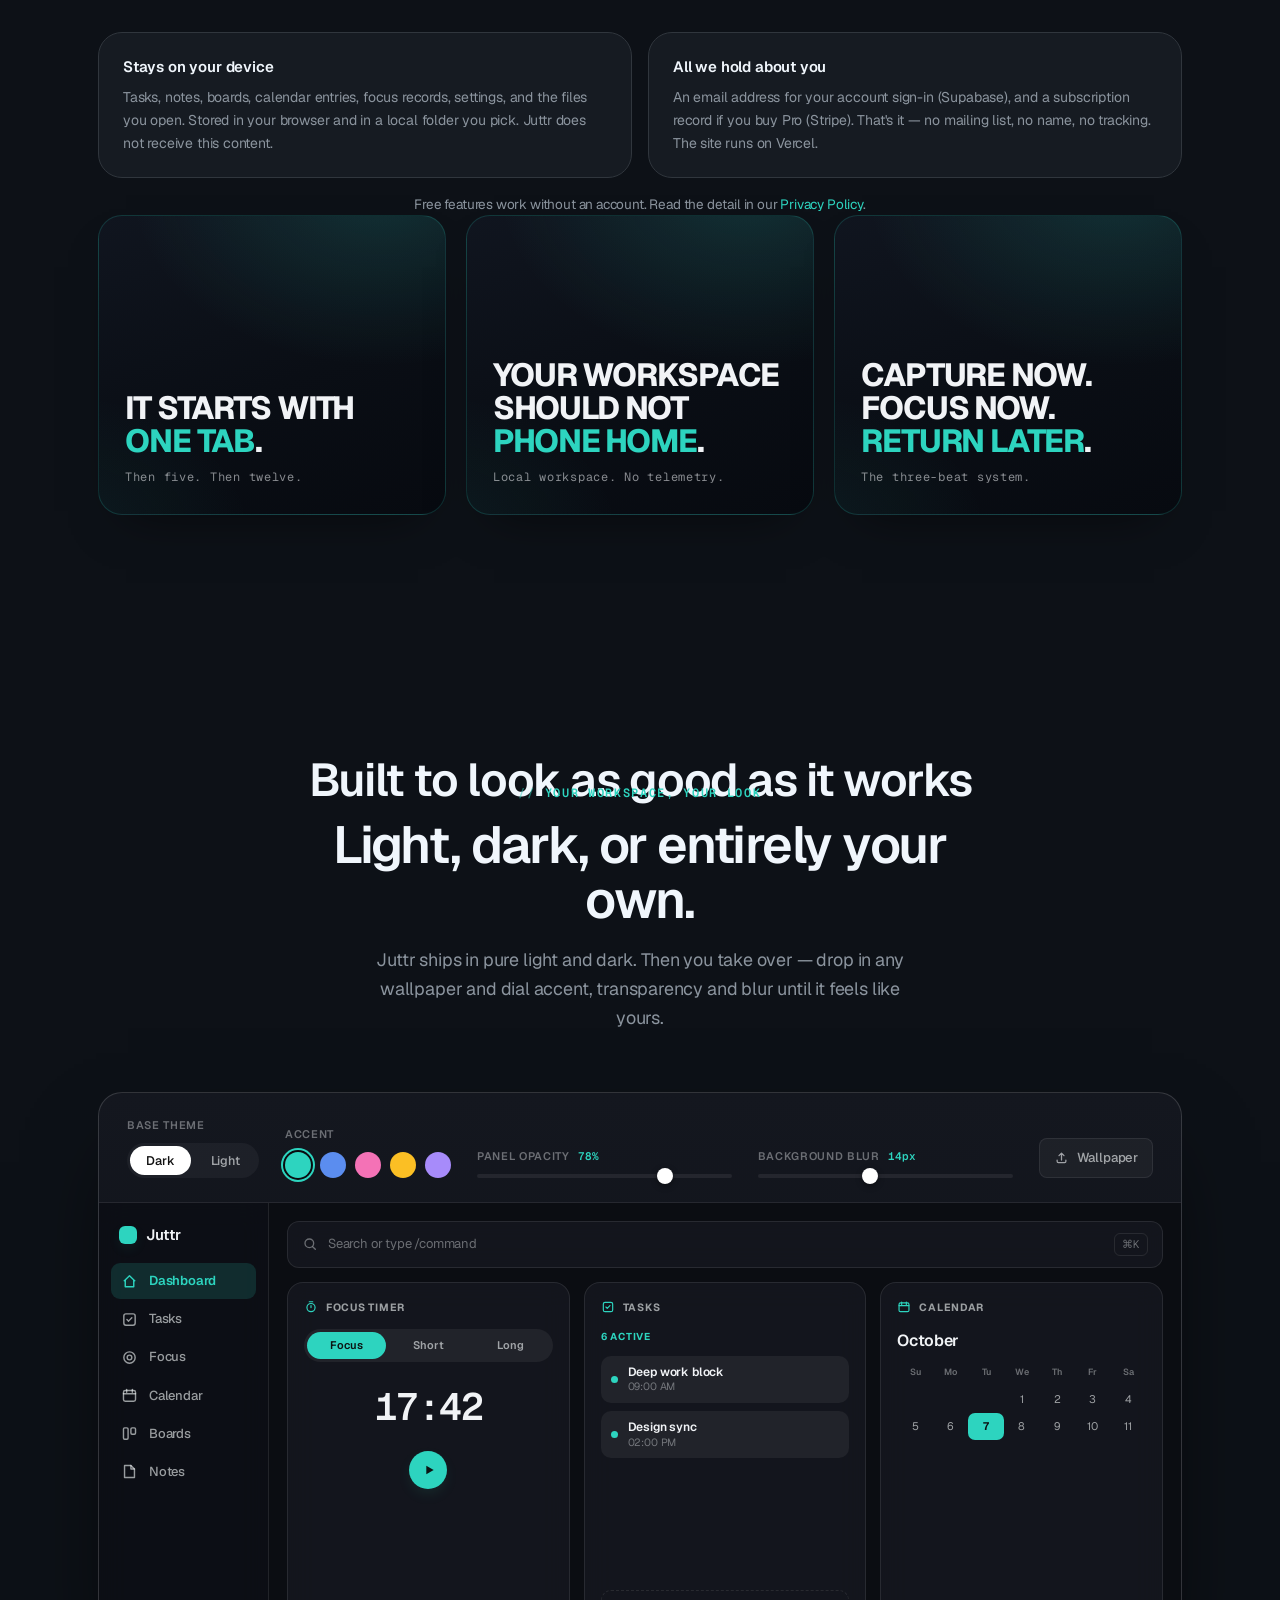
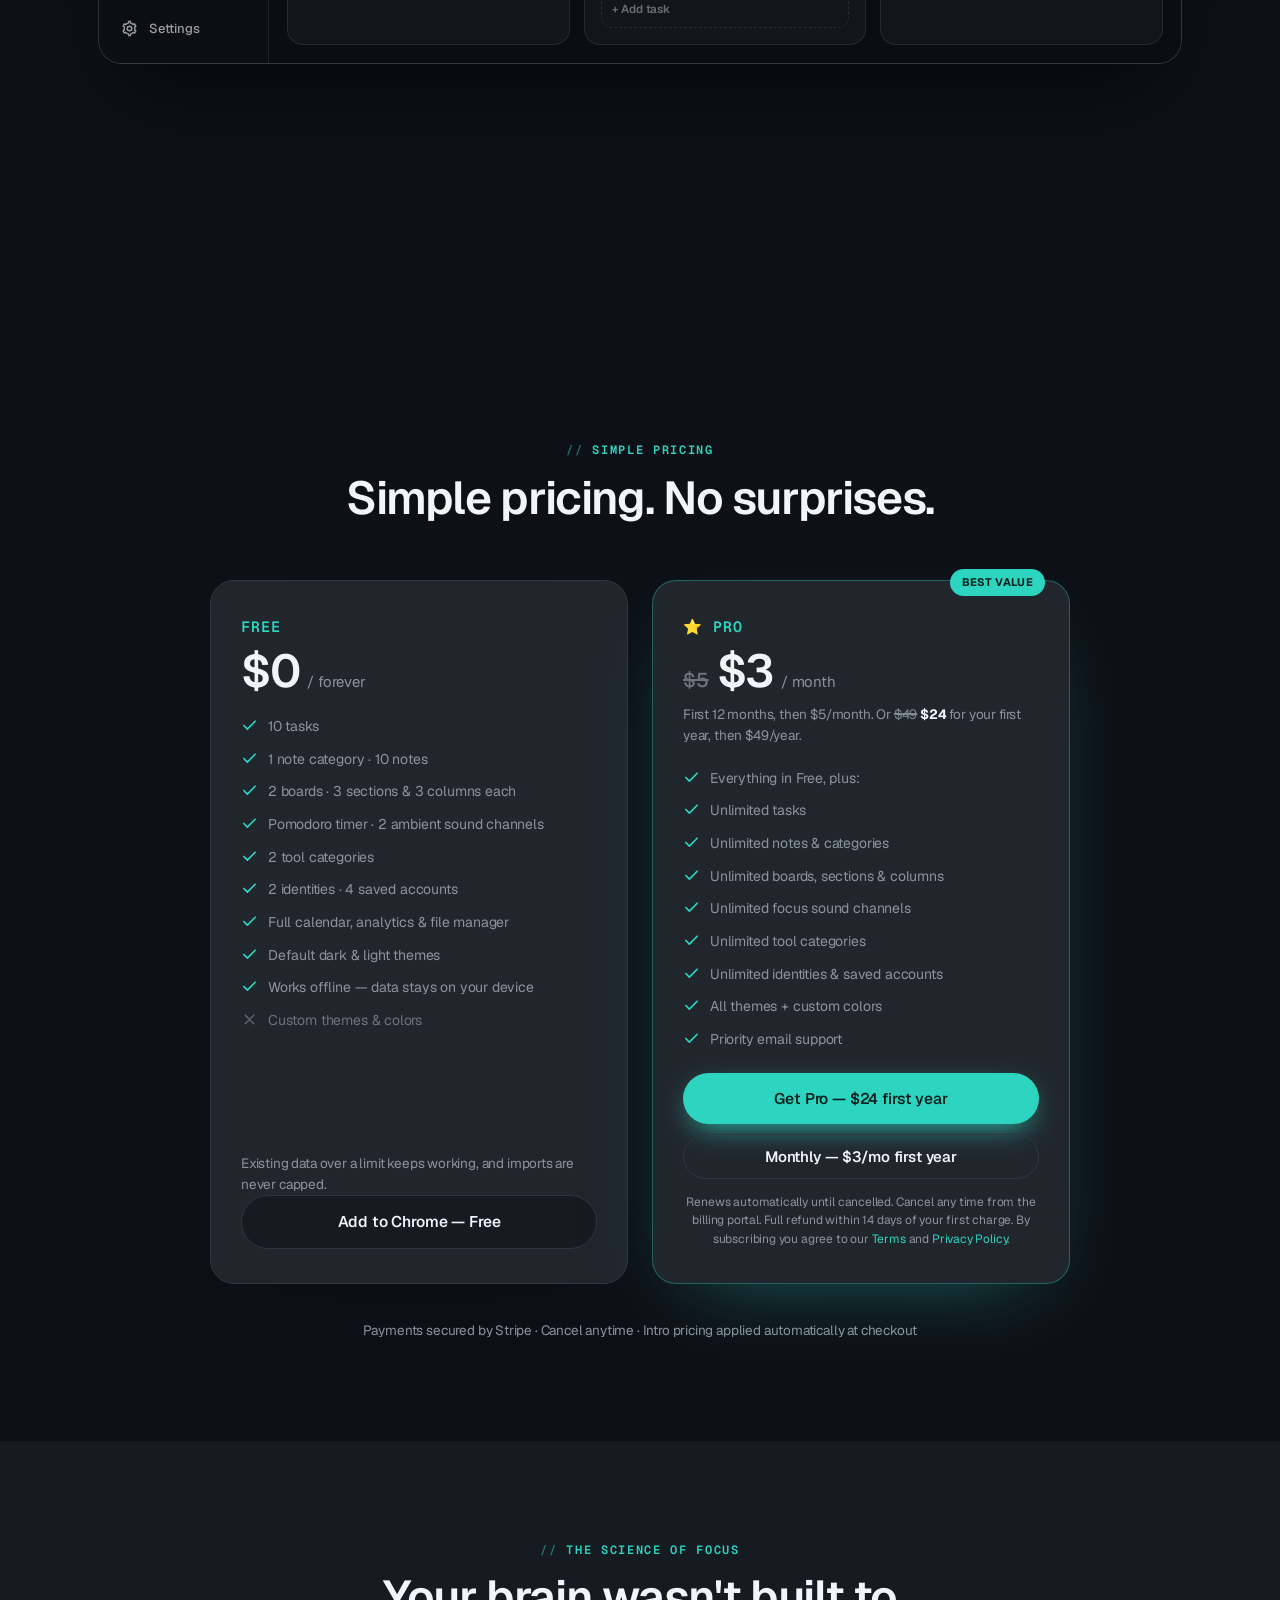
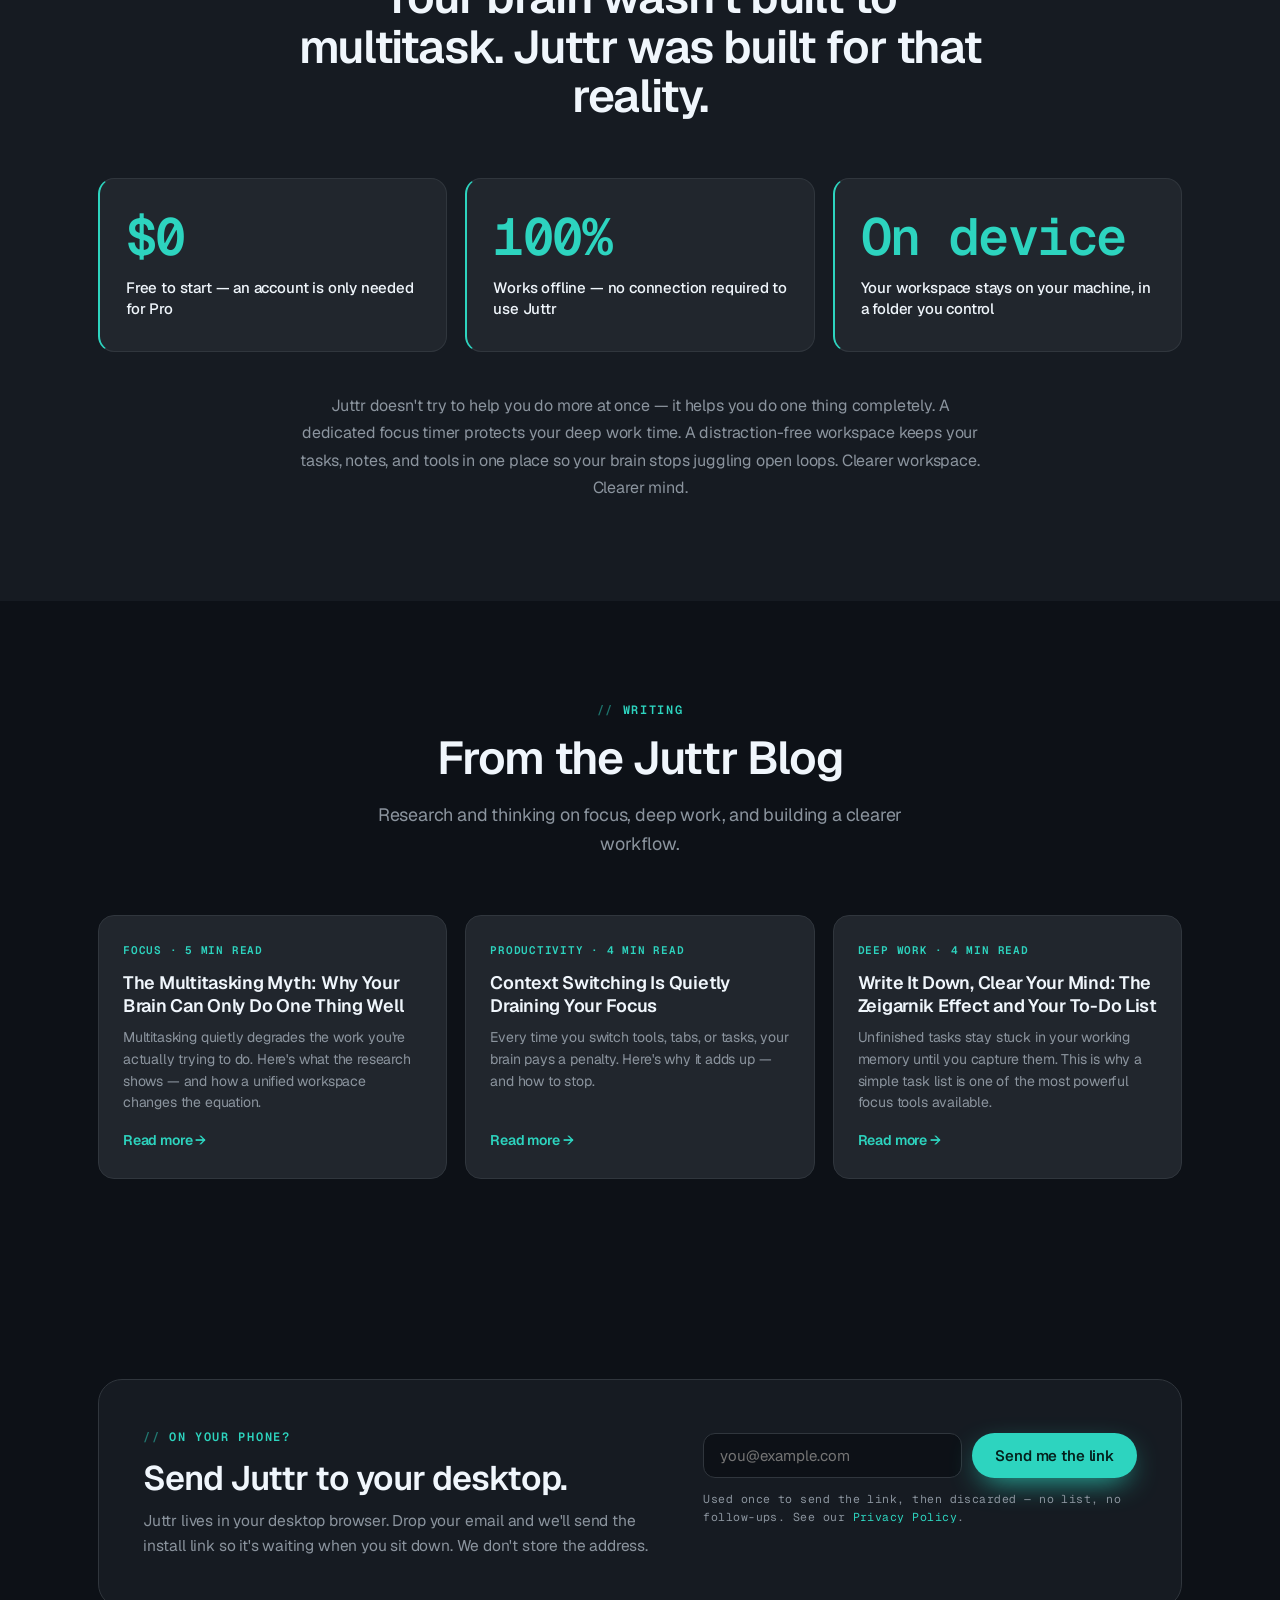
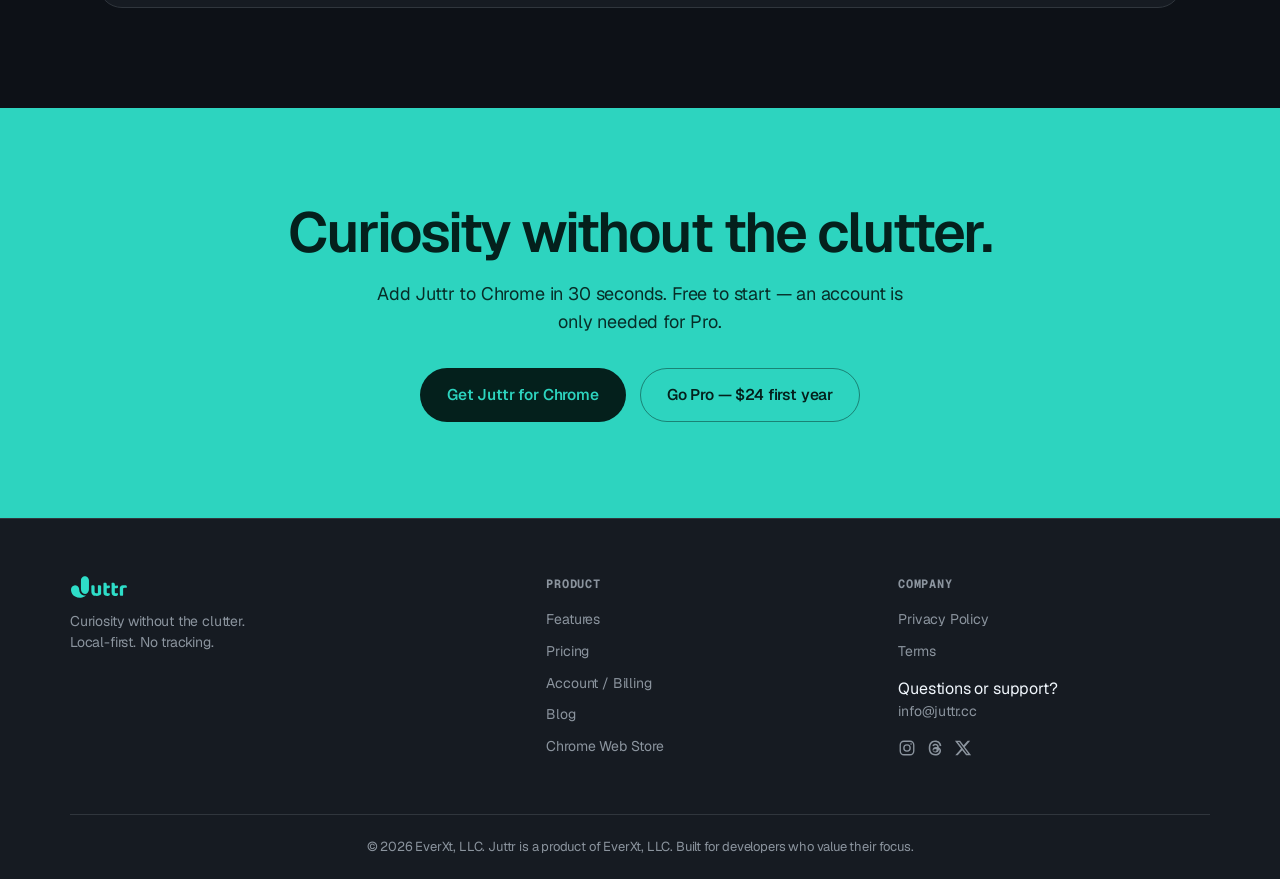
==== commit 907fb8a5: "Add files via upload" ====
--- a/index.html
+++ b/index.html
@@ -51,7 +51,9 @@
     "offers": [
       { "@type": "Offer", "name": "Free", "price": "0", "priceCurrency": "USD" },
       { "@type": "Offer", "name": "Pro (monthly)", "price": "5", "priceCurrency": "USD" },
-      { "@type": "Offer", "name": "Pro (yearly)", "price": "49", "priceCurrency": "USD" }
+      { "@type": "Offer", "name": "Pro (yearly)", "price": "49", "priceCurrency": "USD" },
+      { "@type": "Offer", "name": "Pro (monthly, first year)", "price": "3", "priceCurrency": "USD" },
+      { "@type": "Offer", "name": "Pro (yearly, first year)", "price": "24", "priceCurrency": "USD" }
     ],
     "description": "A local-first new tab productivity workspace for Chrome with tasks, notes, boards, calendar, focus tools and local file storage. Workspace content is stored on your device and in a local folder you control; a Juttr account is required only for a Pro subscription.",
     "url": "https://www.juttr.cc/",
@@ -133,28 +135,28 @@
         <div class="jx-feature-ico"><svg viewBox="0 0 24 24" fill="none" stroke="currentColor" stroke-width="2" stroke-linecap="round" stroke-linejoin="round"><path d="M4 6.5l1.8 1.8L9 5"/><path d="M4 14.5l1.8 1.8L9 13"/><path d="M13 7h7M13 15h7"/></svg></div>
         <h3>Tasks</h3>
         <p>Lightning-fast task entry with keyboard shortcuts.</p>
-        <span class="jx-badge">Free · 15</span> <span class="jx-badge jx-badge-pro">Pro · Unlimited</span>
+        <span class="jx-badge">Free · 10</span> <span class="jx-badge jx-badge-pro">Pro · Unlimited</span>
       </div>
 
       <div class="jx-feature-card">
         <div class="jx-feature-ico"><svg viewBox="0 0 24 24" fill="none" stroke="currentColor" stroke-width="2" stroke-linejoin="round"><path d="M5 3h9l5 5v13H5z"/><path d="M14 3v5h5"/><path d="M8 13h7M8 17h5"/></svg></div>
         <h3>Notes</h3>
         <p>Distraction-free markdown workspace for ideas.</p>
-        <span class="jx-badge">Free · 1 category</span> <span class="jx-badge jx-badge-pro">Pro · Unlimited</span>
+        <span class="jx-badge">Free · 1 category, 10 notes</span> <span class="jx-badge jx-badge-pro">Pro · Unlimited</span>
       </div>
 
       <div class="jx-feature-card">
         <div class="jx-feature-ico"><svg viewBox="0 0 24 24" fill="none" stroke="currentColor" stroke-width="2"><rect x="3" y="4" width="5" height="16" rx="1.5"/><rect x="10" y="4" width="5" height="11" rx="1.5"/><rect x="17" y="4" width="5" height="7" rx="1.5"/></svg></div>
         <h3>Boards</h3>
         <p>Drag-and-drop agile kanban for your projects.</p>
-        <span class="jx-badge">Free · 3</span> <span class="jx-badge jx-badge-pro">Pro · Unlimited</span>
+        <span class="jx-badge">Free · 2</span> <span class="jx-badge jx-badge-pro">Pro · Unlimited</span>
       </div>
 
       <div class="jx-feature-card">
         <div class="jx-feature-ico"><svg viewBox="0 0 24 24" fill="none" stroke="currentColor" stroke-width="2"><circle cx="12" cy="13" r="8"/><path d="M12 13V9M9 1h6" stroke-linecap="round"/></svg></div>
         <h3>Focus Timer</h3>
         <p>Built-in Pomodoro timer to protect deep work time.</p>
-        <span class="jx-badge">Free · Basic</span> <span class="jx-badge jx-badge-pro">Pro · Custom + history</span>
+        <span class="jx-badge">Free · 2 ambient sounds</span> <span class="jx-badge jx-badge-pro">Pro · Unlimited</span>
       </div>
 
       <div class="jx-feature-card">
@@ -168,21 +170,21 @@
         <div class="jx-feature-ico"><svg viewBox="0 0 24 24" fill="none" stroke="currentColor" stroke-width="2"><rect x="3" y="3" width="7" height="9" rx="1.5"/><rect x="14" y="3" width="7" height="5" rx="1.5"/><rect x="14" y="12" width="7" height="9" rx="1.5"/><rect x="3" y="16" width="7" height="5" rx="1.5"/></svg></div>
         <h3>Dashboard</h3>
         <p>Real-time overview of your workspace velocity.</p>
-        <span class="jx-badge">Free · Basic</span> <span class="jx-badge jx-badge-pro">Pro · Full metrics</span>
+        <span class="jx-badge">Free &amp; Pro</span>
       </div>
 
       <div class="jx-feature-card">
         <div class="jx-feature-ico"><svg viewBox="0 0 24 24" fill="none" stroke="currentColor" stroke-width="2" stroke-linecap="round" stroke-linejoin="round"><path d="M14.7 6.3a4 4 0 0 0-5.4 5.4L3 18v3h3l6.3-6.3a4 4 0 0 0 5.4-5.4l-2.5 2.5-2-2z"/></svg></div>
         <h3>Tools</h3>
-        <p>7 dev &amp; design utilities built into the tab.</p>
-        <span class="jx-badge">Free · 1 category</span> <span class="jx-badge jx-badge-pro">Pro · All</span>
+        <p>Your bookmarks and links, sorted by purpose.</p>
+        <span class="jx-badge">Free · 2 categories</span> <span class="jx-badge jx-badge-pro">Pro · Unlimited</span>
       </div>
 
       <div class="jx-feature-card">
         <div class="jx-feature-ico"><svg viewBox="0 0 24 24" fill="none" stroke="currentColor" stroke-width="2" stroke-linecap="round"><path d="M4 20V10M10 20V4M16 20v-7M22 20H2"/></svg></div>
         <h3>Analytics</h3>
         <p>On-device productivity data. Private by design.</p>
-        <span class="jx-badge jx-badge-pro">Pro only</span>
+        <span class="jx-badge">Free &amp; Pro</span>
       </div>
 
       <div class="jx-feature-card">
@@ -196,7 +198,7 @@
         <div class="jx-feature-ico"><svg viewBox="0 0 24 24" fill="none" stroke="currentColor" stroke-width="2"><circle cx="12" cy="12" r="9"/><circle cx="8" cy="10" r="1.2" fill="currentColor"/><circle cx="12" cy="8" r="1.2" fill="currentColor"/><circle cx="16" cy="10" r="1.2" fill="currentColor"/><path d="M12 21a3 3 0 0 1 0-6 2 2 0 0 0 2-2"/></svg></div>
         <h3>Themes</h3>
         <p>Choose your workspace aesthetic.</p>
-        <span class="jx-badge">Free · 1</span> <span class="jx-badge jx-badge-pro">Pro · All + custom</span>
+        <span class="jx-badge">Free · Dark &amp; light</span> <span class="jx-badge jx-badge-pro">Pro · All + custom</span>
       </div>
 
     </div>
@@ -467,18 +469,18 @@
         <p class="jx-price-name">Free</p>
         <p class="jx-price-amount"><span class="jx-price-num">$0</span><span class="jx-price-per">/ forever</span></p>
         <ul class="jx-price-list">
-          <li class="yes"><svg viewBox="0 0 24 24" fill="none" stroke="currentColor" stroke-width="2.4" stroke-linecap="round" stroke-linejoin="round"><polyline points="20 6 9 17 4 12"/></svg> 15 tasks</li>
-          <li class="yes"><svg viewBox="0 0 24 24" fill="none" stroke="currentColor" stroke-width="2.4" stroke-linecap="round" stroke-linejoin="round"><polyline points="20 6 9 17 4 12"/></svg> 1 note category (15 max)</li>
-          <li class="yes"><svg viewBox="0 0 24 24" fill="none" stroke="currentColor" stroke-width="2.4" stroke-linecap="round" stroke-linejoin="round"><polyline points="20 6 9 17 4 12"/></svg> 3 boards</li>
-          <li class="yes"><svg viewBox="0 0 24 24" fill="none" stroke="currentColor" stroke-width="2.4" stroke-linecap="round" stroke-linejoin="round"><polyline points="20 6 9 17 4 12"/></svg> Basic Pomodoro timer</li>
-          <li class="yes"><svg viewBox="0 0 24 24" fill="none" stroke="currentColor" stroke-width="2.4" stroke-linecap="round" stroke-linejoin="round"><polyline points="20 6 9 17 4 12"/></svg> Full calendar access</li>
-          <li class="yes"><svg viewBox="0 0 24 24" fill="none" stroke="currentColor" stroke-width="2.4" stroke-linecap="round" stroke-linejoin="round"><polyline points="20 6 9 17 4 12"/></svg> Full file manager</li>
-          <li class="yes"><svg viewBox="0 0 24 24" fill="none" stroke="currentColor" stroke-width="2.4" stroke-linecap="round" stroke-linejoin="round"><polyline points="20 6 9 17 4 12"/></svg> 7 built-in tools</li>
-          <li class="no"><svg viewBox="0 0 24 24" fill="none" stroke="currentColor" stroke-width="2.2" stroke-linecap="round"><path d="M6 6l12 12M18 6L6 18"/></svg> Analytics</li>
-          <li class="no"><svg viewBox="0 0 24 24" fill="none" stroke="currentColor" stroke-width="2.2" stroke-linecap="round"><path d="M6 6l12 12M18 6L6 18"/></svg> Advanced dashboard</li>
-          <li class="no"><svg viewBox="0 0 24 24" fill="none" stroke="currentColor" stroke-width="2.2" stroke-linecap="round"><path d="M6 6l12 12M18 6L6 18"/></svg> All themes</li>
-          <li class="no"><svg viewBox="0 0 24 24" fill="none" stroke="currentColor" stroke-width="2.2" stroke-linecap="round"><path d="M6 6l12 12M18 6L6 18"/></svg> CSV export</li>
+          <li class="yes"><svg viewBox="0 0 24 24" fill="none" stroke="currentColor" stroke-width="2.4" stroke-linecap="round" stroke-linejoin="round"><polyline points="20 6 9 17 4 12"/></svg> 10 tasks</li>
+          <li class="yes"><svg viewBox="0 0 24 24" fill="none" stroke="currentColor" stroke-width="2.4" stroke-linecap="round" stroke-linejoin="round"><polyline points="20 6 9 17 4 12"/></svg> 1 note category · 10 notes</li>
+          <li class="yes"><svg viewBox="0 0 24 24" fill="none" stroke="currentColor" stroke-width="2.4" stroke-linecap="round" stroke-linejoin="round"><polyline points="20 6 9 17 4 12"/></svg> 2 boards · 3 sections &amp; 3 columns each</li>
+          <li class="yes"><svg viewBox="0 0 24 24" fill="none" stroke="currentColor" stroke-width="2.4" stroke-linecap="round" stroke-linejoin="round"><polyline points="20 6 9 17 4 12"/></svg> Pomodoro timer · 2 ambient sound channels</li>
+          <li class="yes"><svg viewBox="0 0 24 24" fill="none" stroke="currentColor" stroke-width="2.4" stroke-linecap="round" stroke-linejoin="round"><polyline points="20 6 9 17 4 12"/></svg> 2 tool categories</li>
+          <li class="yes"><svg viewBox="0 0 24 24" fill="none" stroke="currentColor" stroke-width="2.4" stroke-linecap="round" stroke-linejoin="round"><polyline points="20 6 9 17 4 12"/></svg> 2 identities · 4 saved accounts</li>
+          <li class="yes"><svg viewBox="0 0 24 24" fill="none" stroke="currentColor" stroke-width="2.4" stroke-linecap="round" stroke-linejoin="round"><polyline points="20 6 9 17 4 12"/></svg> Full calendar, analytics &amp; file manager</li>
+          <li class="yes"><svg viewBox="0 0 24 24" fill="none" stroke="currentColor" stroke-width="2.4" stroke-linecap="round" stroke-linejoin="round"><polyline points="20 6 9 17 4 12"/></svg> Default dark &amp; light themes</li>
+          <li class="yes"><svg viewBox="0 0 24 24" fill="none" stroke="currentColor" stroke-width="2.4" stroke-linecap="round" stroke-linejoin="round"><polyline points="20 6 9 17 4 12"/></svg> Works offline — data stays on your device</li>
+          <li class="no"><svg viewBox="0 0 24 24" fill="none" stroke="currentColor" stroke-width="2.2" stroke-linecap="round"><path d="M6 6l12 12M18 6L6 18"/></svg> Custom themes &amp; colors</li>
         </ul>
+        <p class="jx-price-note">Existing data over a limit keeps working, and imports are never capped.</p>
         <div class="jx-price-actions">
           <a class="jx-btn jx-btn-ghost jx-btn-lg" data-store-link="pricing-free" target="_blank" rel="noopener">Add to Chrome — Free</a>
         </div>
@@ -500,13 +502,11 @@
           <li class="yes"><svg viewBox="0 0 24 24" fill="none" stroke="currentColor" stroke-width="2.4" stroke-linecap="round" stroke-linejoin="round"><polyline points="20 6 9 17 4 12"/></svg> Everything in Free, plus:</li>
           <li class="yes"><svg viewBox="0 0 24 24" fill="none" stroke="currentColor" stroke-width="2.4" stroke-linecap="round" stroke-linejoin="round"><polyline points="20 6 9 17 4 12"/></svg> Unlimited tasks</li>
           <li class="yes"><svg viewBox="0 0 24 24" fill="none" stroke="currentColor" stroke-width="2.4" stroke-linecap="round" stroke-linejoin="round"><polyline points="20 6 9 17 4 12"/></svg> Unlimited notes &amp; categories</li>
-          <li class="yes"><svg viewBox="0 0 24 24" fill="none" stroke="currentColor" stroke-width="2.4" stroke-linecap="round" stroke-linejoin="round"><polyline points="20 6 9 17 4 12"/></svg> Unlimited boards</li>
-          <li class="yes"><svg viewBox="0 0 24 24" fill="none" stroke="currentColor" stroke-width="2.4" stroke-linecap="round" stroke-linejoin="round"><polyline points="20 6 9 17 4 12"/></svg> Custom focus intervals</li>
-          <li class="yes"><svg viewBox="0 0 24 24" fill="none" stroke="currentColor" stroke-width="2.4" stroke-linecap="round" stroke-linejoin="round"><polyline points="20 6 9 17 4 12"/></svg> Full metrics dashboard</li>
-          <li class="yes"><svg viewBox="0 0 24 24" fill="none" stroke="currentColor" stroke-width="2.4" stroke-linecap="round" stroke-linejoin="round"><polyline points="20 6 9 17 4 12"/></svg> All dev &amp; design tools</li>
-          <li class="yes"><svg viewBox="0 0 24 24" fill="none" stroke="currentColor" stroke-width="2.4" stroke-linecap="round" stroke-linejoin="round"><polyline points="20 6 9 17 4 12"/></svg> Full analytics</li>
+          <li class="yes"><svg viewBox="0 0 24 24" fill="none" stroke="currentColor" stroke-width="2.4" stroke-linecap="round" stroke-linejoin="round"><polyline points="20 6 9 17 4 12"/></svg> Unlimited boards, sections &amp; columns</li>
+          <li class="yes"><svg viewBox="0 0 24 24" fill="none" stroke="currentColor" stroke-width="2.4" stroke-linecap="round" stroke-linejoin="round"><polyline points="20 6 9 17 4 12"/></svg> Unlimited focus sound channels</li>
+          <li class="yes"><svg viewBox="0 0 24 24" fill="none" stroke="currentColor" stroke-width="2.4" stroke-linecap="round" stroke-linejoin="round"><polyline points="20 6 9 17 4 12"/></svg> Unlimited tool categories</li>
+          <li class="yes"><svg viewBox="0 0 24 24" fill="none" stroke="currentColor" stroke-width="2.4" stroke-linecap="round" stroke-linejoin="round"><polyline points="20 6 9 17 4 12"/></svg> Unlimited identities &amp; saved accounts</li>
           <li class="yes"><svg viewBox="0 0 24 24" fill="none" stroke="currentColor" stroke-width="2.4" stroke-linecap="round" stroke-linejoin="round"><polyline points="20 6 9 17 4 12"/></svg> All themes + custom colors</li>
-          <li class="yes"><svg viewBox="0 0 24 24" fill="none" stroke="currentColor" stroke-width="2.4" stroke-linecap="round" stroke-linejoin="round"><polyline points="20 6 9 17 4 12"/></svg> CSV data export</li>
           <li class="yes"><svg viewBox="0 0 24 24" fill="none" stroke="currentColor" stroke-width="2.4" stroke-linecap="round" stroke-linejoin="round"><polyline points="20 6 9 17 4 12"/></svg> Priority email support</li>
         </ul>
         <div class="jx-price-actions">
@@ -537,19 +537,16 @@
     </div>
     <div class="jx-stat-grid reveal">
       <div class="jx-stat-card">
-        <div class="jx-stat-num">40%</div>
-        <p class="jx-stat-label">Productivity loss from multitasking</p>
-        <p class="jx-stat-src">— American Psychological Association</p>
+        <div class="jx-stat-num">$0</div>
+        <p class="jx-stat-label">Free to start — an account is only needed for Pro</p>
       </div>
       <div class="jx-stat-card">
-        <div class="jx-stat-num">2.1 hrs</div>
-        <p class="jx-stat-label">Lost daily to interruptions &amp; context switching</p>
-        <p class="jx-stat-src">— Basex Research, Knowledge Workers Study</p>
+        <div class="jx-stat-num">100%</div>
+        <p class="jx-stat-label">Works offline — no connection required to use Juttr</p>
       </div>
       <div class="jx-stat-card">
-        <div class="jx-stat-num">97.5%</div>
-        <p class="jx-stat-label">Of people perform worse when multitasking</p>
-        <p class="jx-stat-src">— University of Utah, Journal of Psychology</p>
+        <div class="jx-stat-num">On device</div>
+        <p class="jx-stat-label">Your workspace stays on your machine, in a folder you control</p>
       </div>
     </div>
     <p class="jx-science-body reveal">
@@ -573,13 +570,13 @@
       <a class="jx-blog-card" href="blog/multitasking-myth.html">
         <span class="jx-blog-tag">Focus · 5 min read</span>
         <h3>The Multitasking Myth: Why Your Brain Can Only Do One Thing Well</h3>
-        <p>97.5% of people lose measurable performance when switching between tasks. Here's what the science says — and how a unified workspace changes the equation.</p>
+        <p>Multitasking quietly degrades the work you're actually trying to do. Here's what the research shows — and how a unified workspace changes the equation.</p>
         <span class="jx-blog-more">Read more →</span>
       </a>
       <a class="jx-blog-card" href="blog/context-switching.html">
         <span class="jx-blog-tag">Productivity · 4 min read</span>
-        <h3>Context Switching is Costing You 2 Hours Every Day</h3>
-        <p>Every time you switch tools, tabs, or tasks, your brain pays a penalty. Research puts that cost at over 2 hours of lost work daily. Here's how to stop.</p>
+        <h3>Context Switching Is Quietly Draining Your Focus</h3>
+        <p>Every time you switch tools, tabs, or tasks, your brain pays a penalty. Here's why it adds up — and how to stop.</p>
         <span class="jx-blog-more">Read more →</span>
       </a>
       <a class="jx-blog-card" href="blog/clear-your-mind.html">
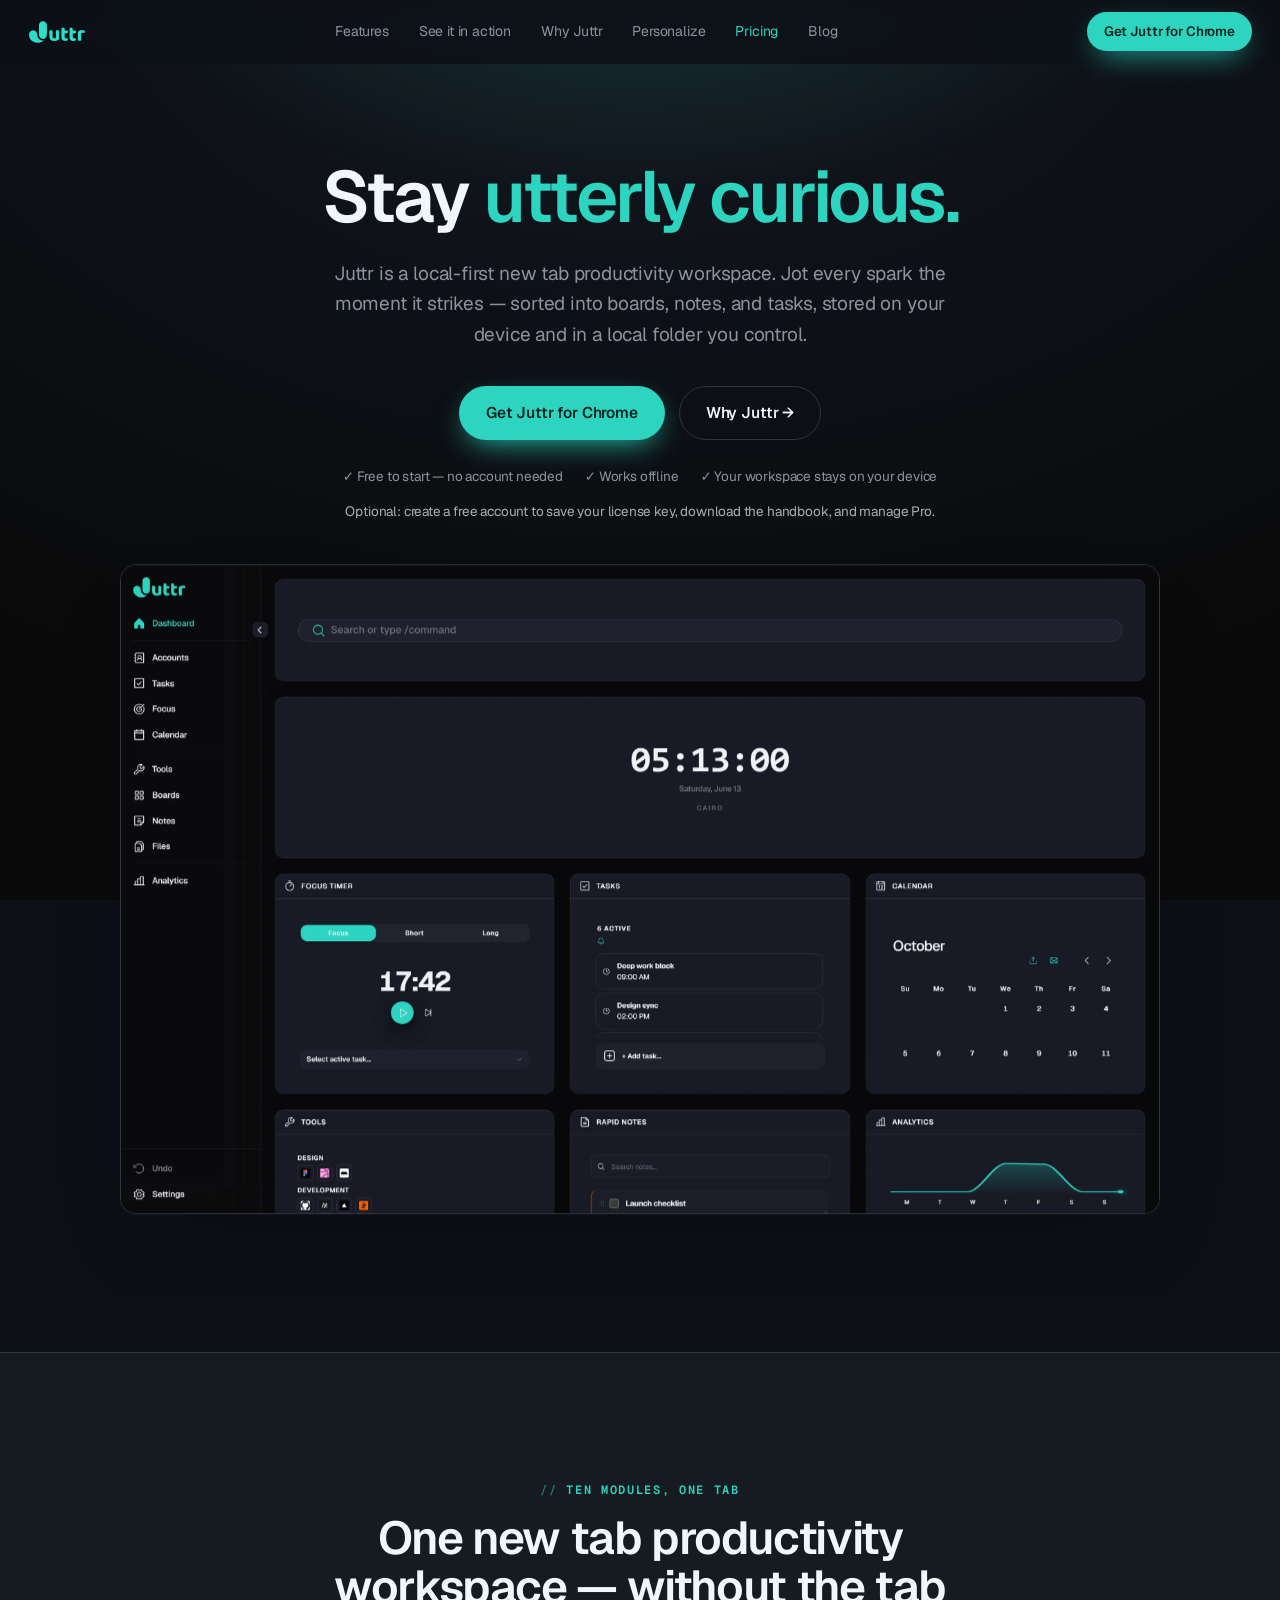
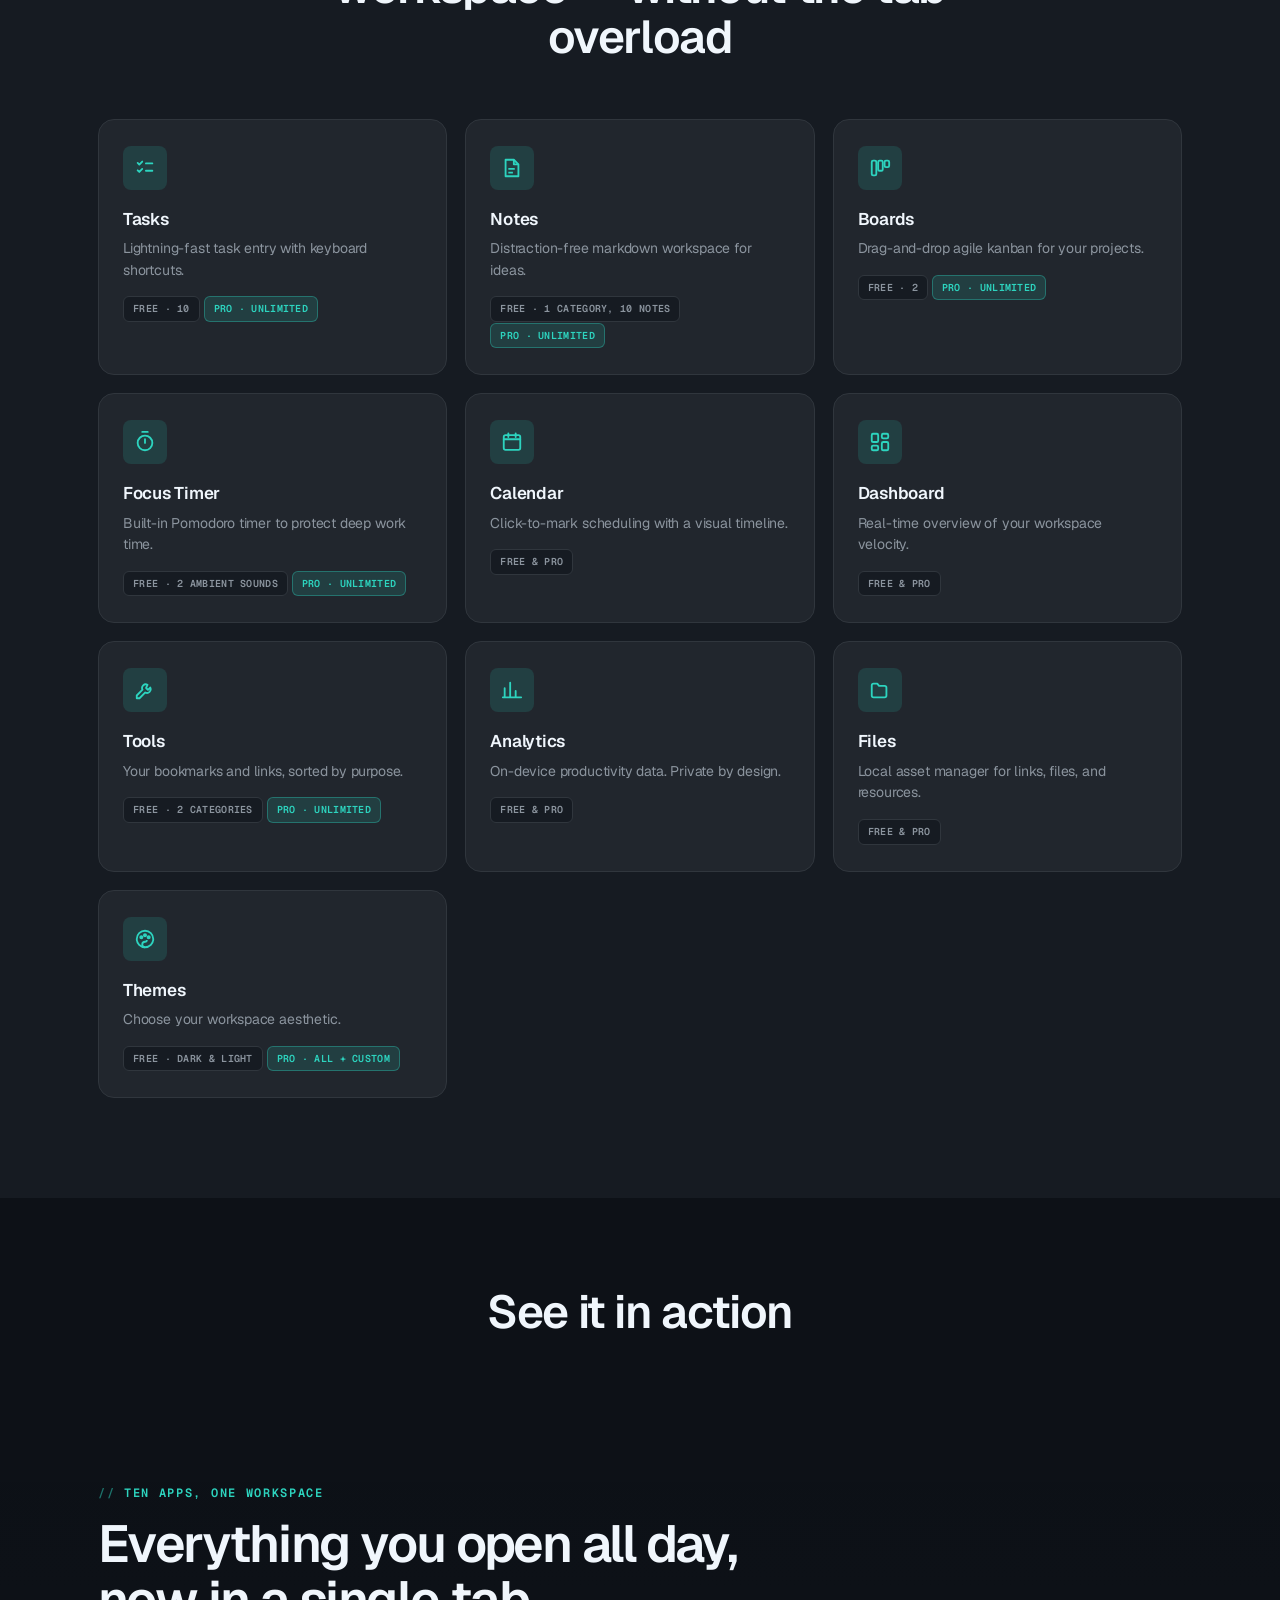
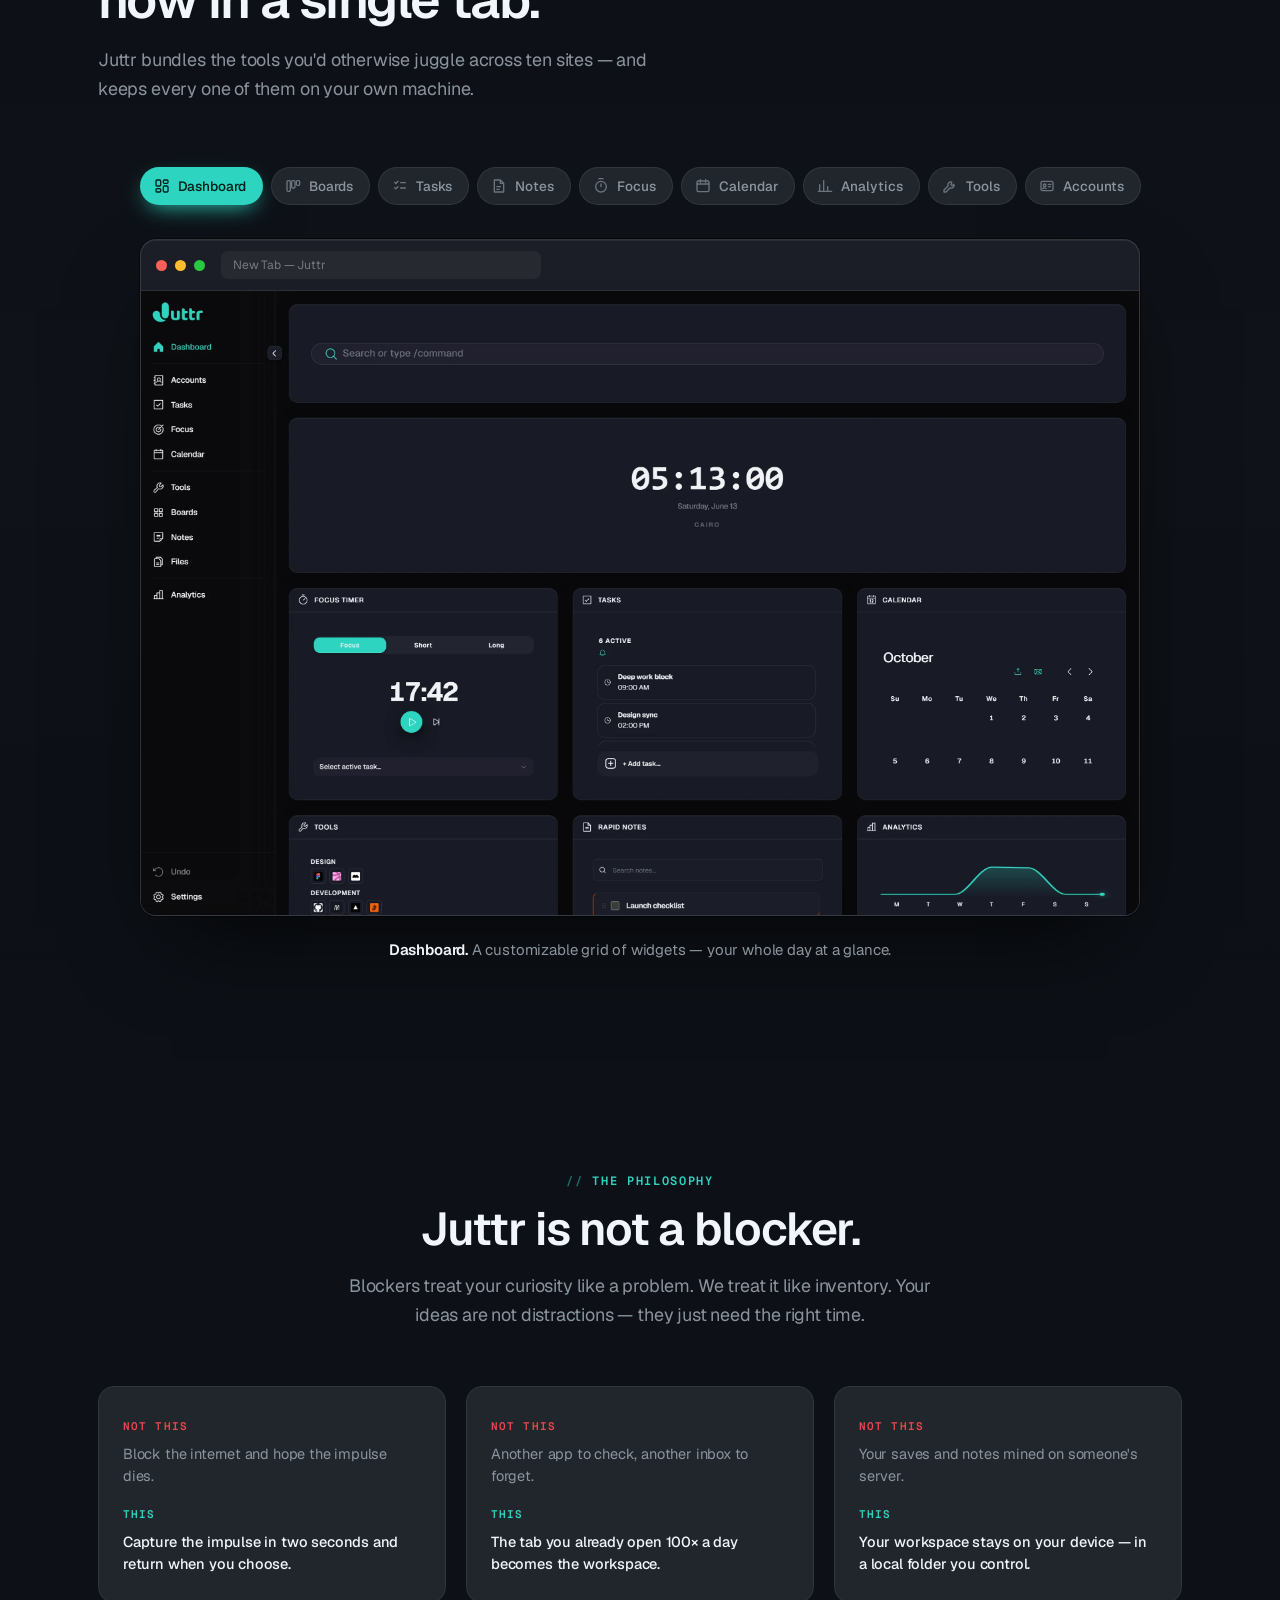
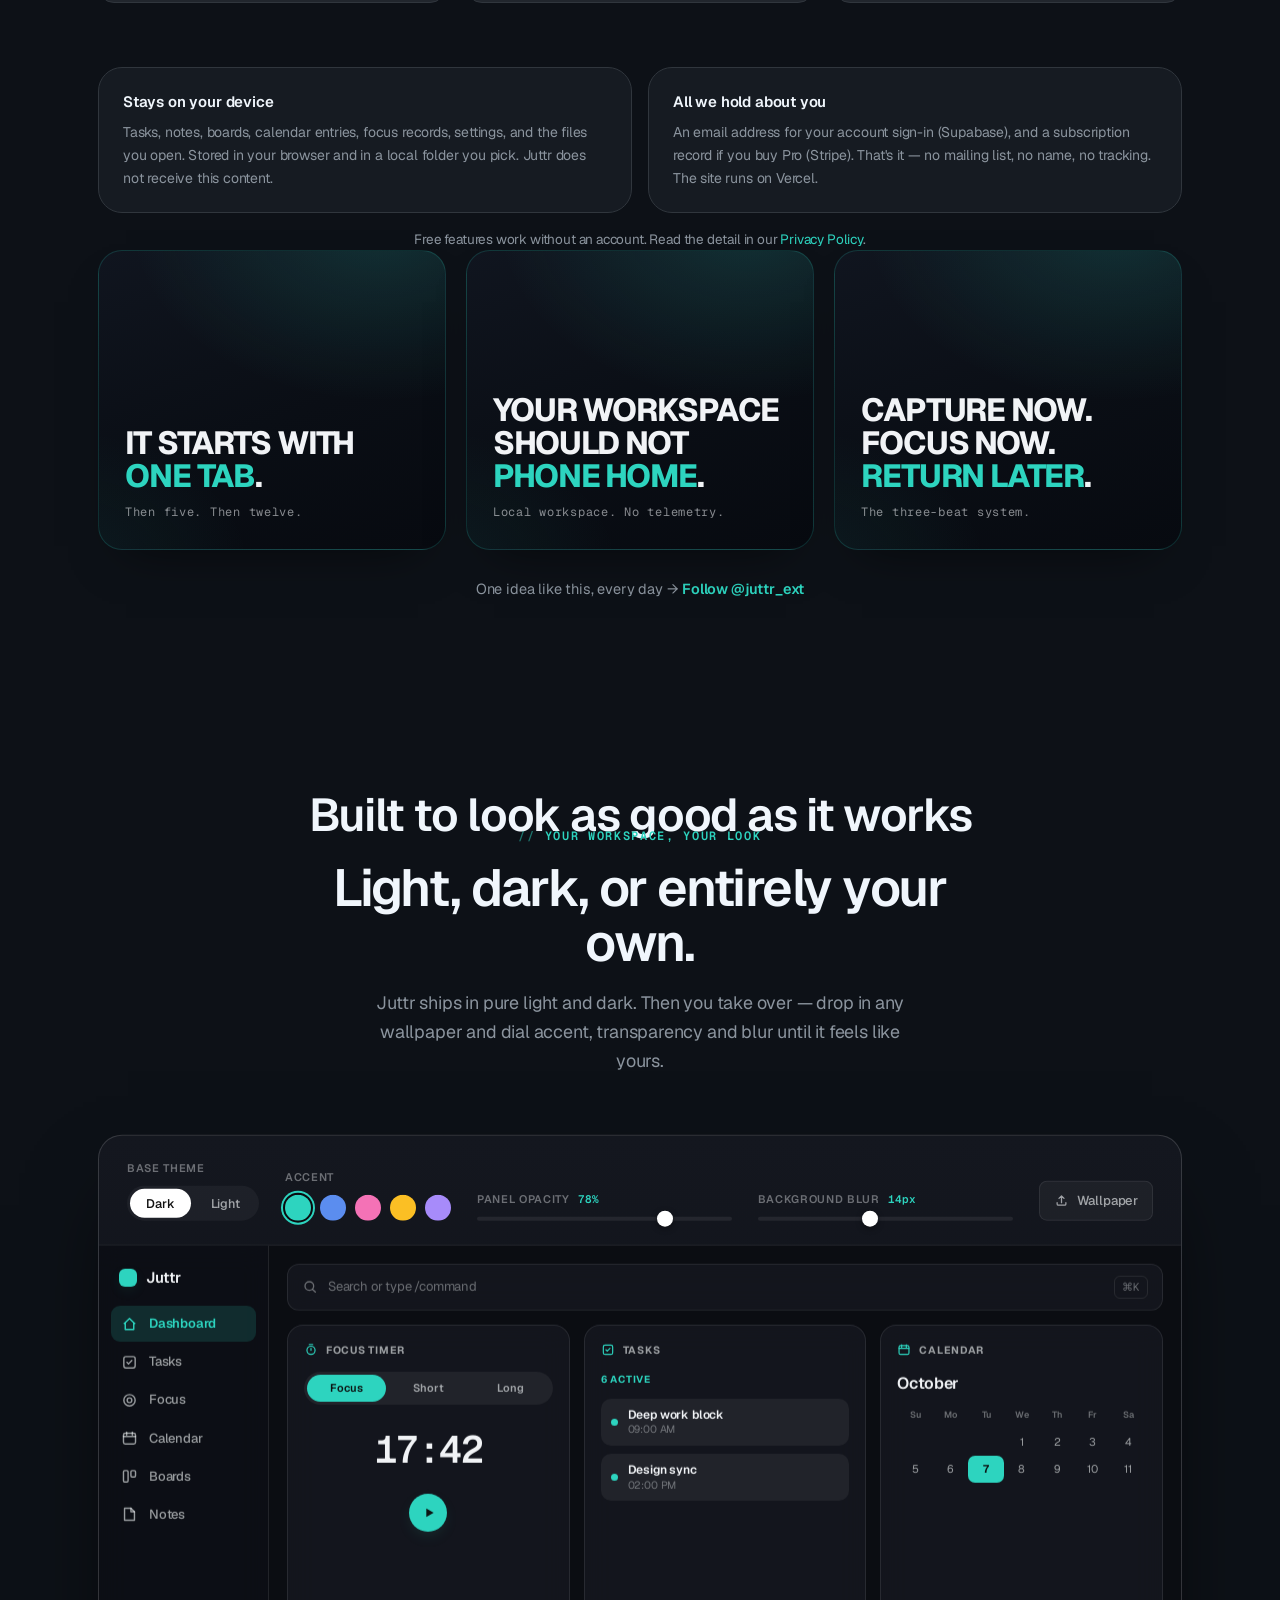
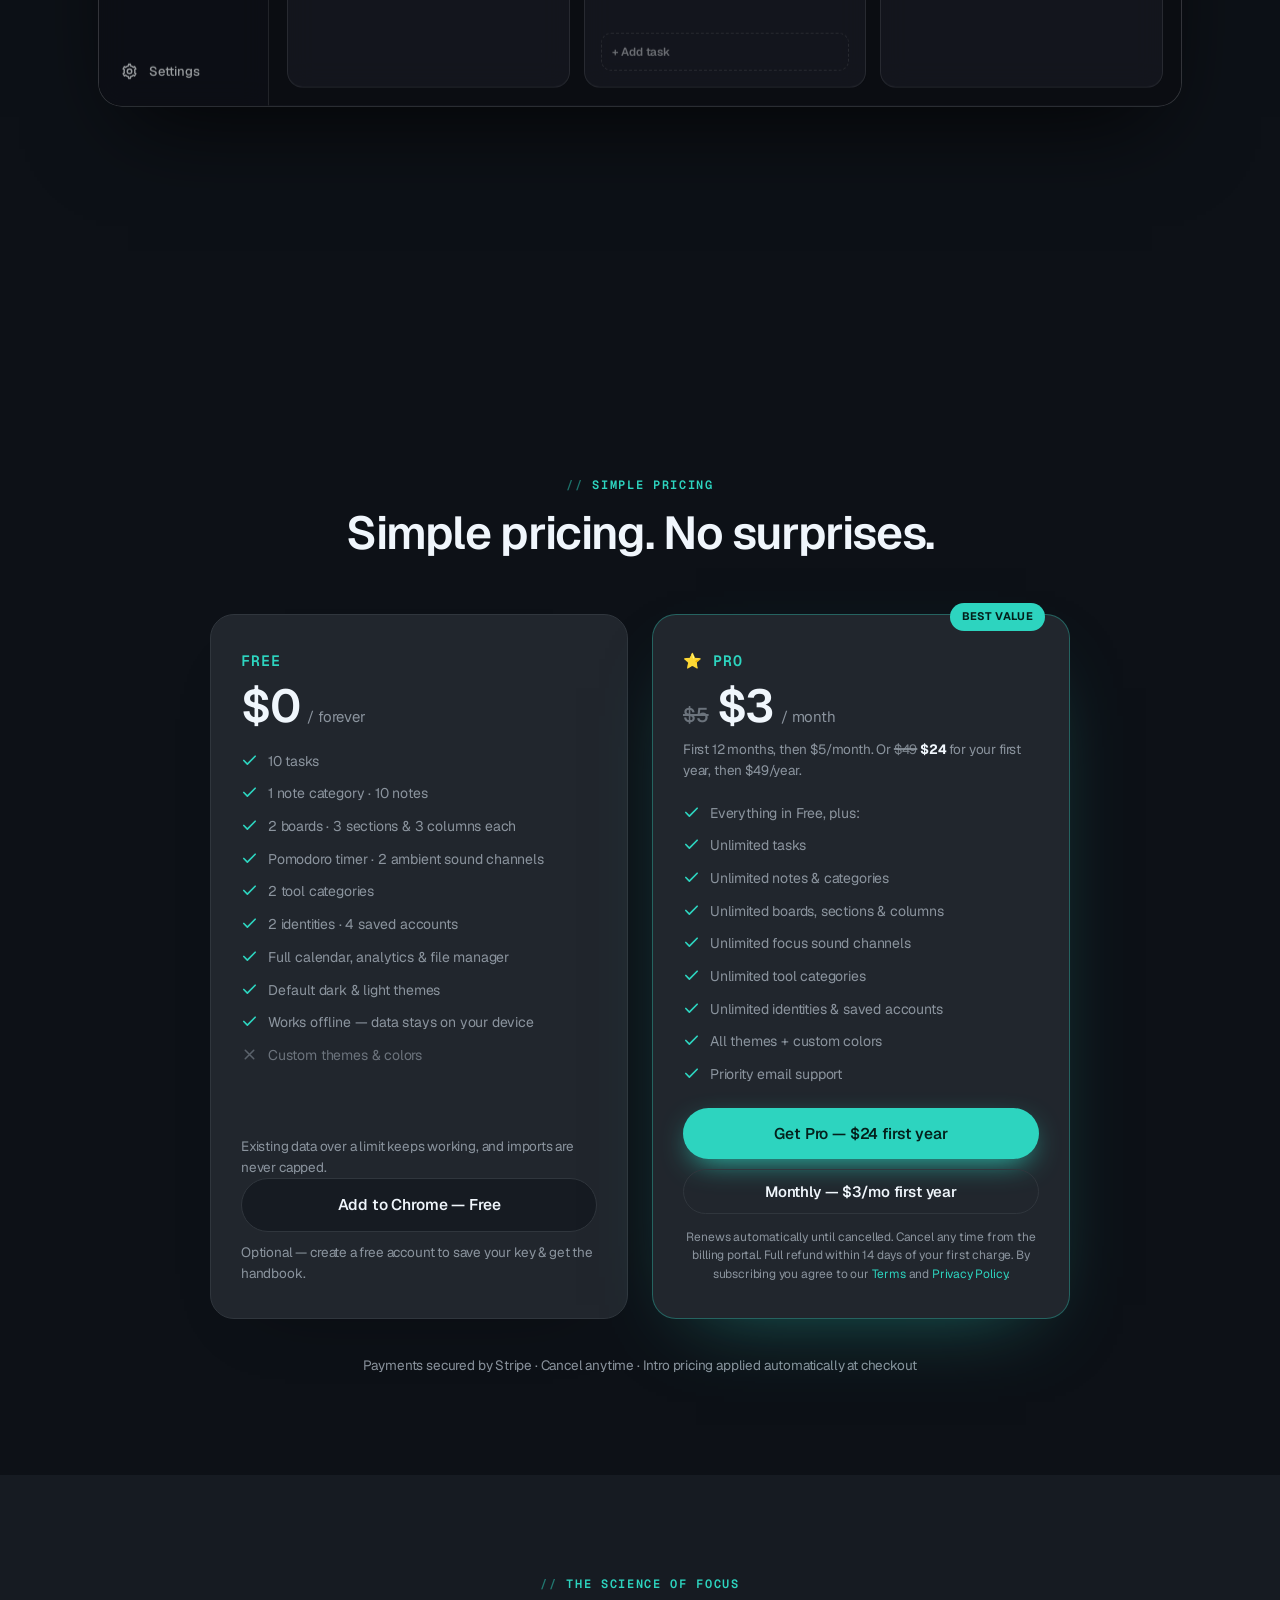
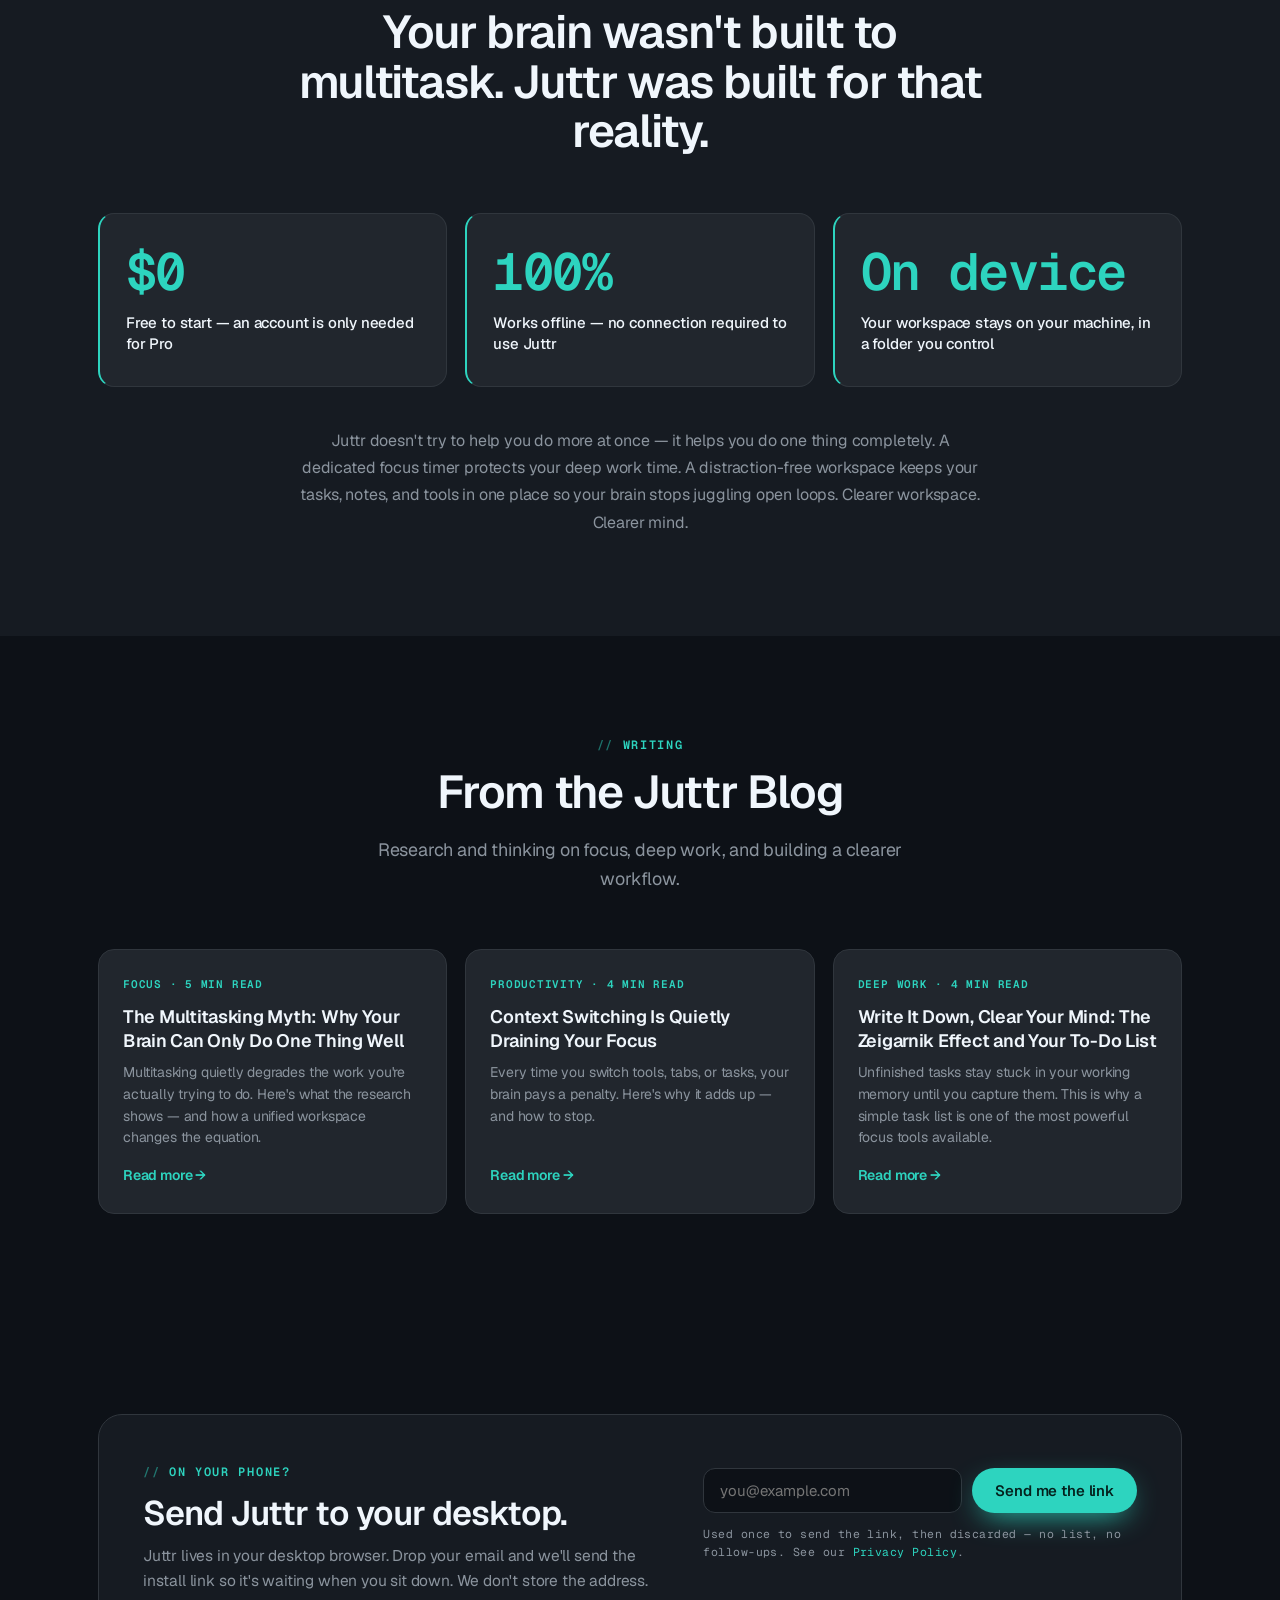
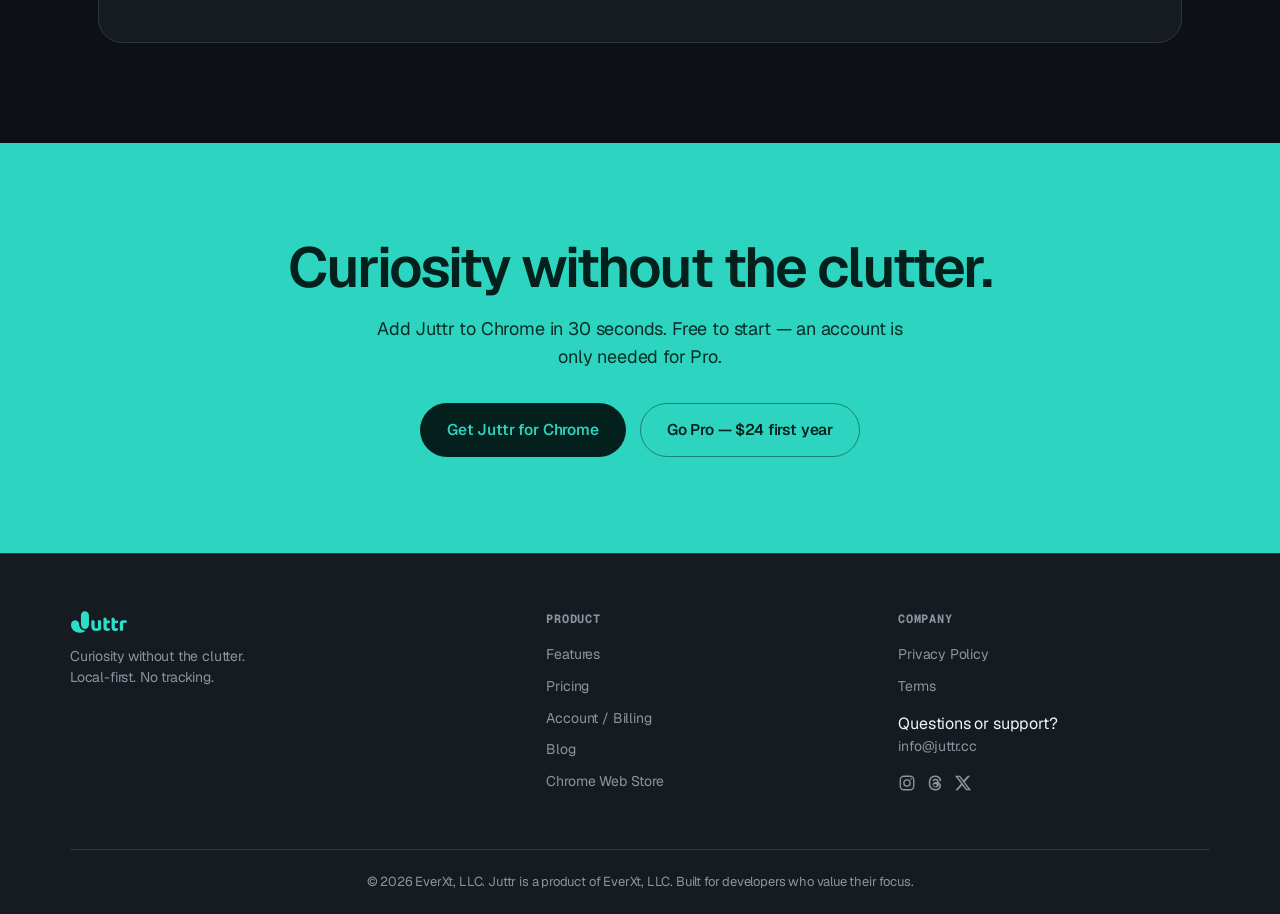
==== commit 1d238ec2: "Add files via upload" ====
--- a/index.html
+++ b/index.html
@@ -115,6 +115,10 @@
       <span>✓ Works offline</span>
       <span>✓ Your workspace stays on your device</span>
     </div>
+    <p class="jx-hero-note" style="margin-top: 14px; font-size: 13.5px; opacity: 0.7;">
+      Optional: <a href="/account">create a free account</a> to save your license key,
+      download the handbook, and manage Pro.
+    </p>
   </div>
   <div class="jx-hero-visual reveal">
     <img src="assets/screens/dark-dashboard.webp" width="1600" height="1000" data-parallax="0.05"
@@ -484,6 +488,9 @@
         <div class="jx-price-actions">
           <a class="jx-btn jx-btn-ghost jx-btn-lg" data-store-link="pricing-free" target="_blank" rel="noopener">Add to Chrome — Free</a>
         </div>
+        <p class="jx-price-note" style="margin-top: 10px;">
+          Optional — <a href="/account">create a free account</a> to save your key &amp; get the handbook.
+        </p>
       </div>
 
       <!-- Pro -->
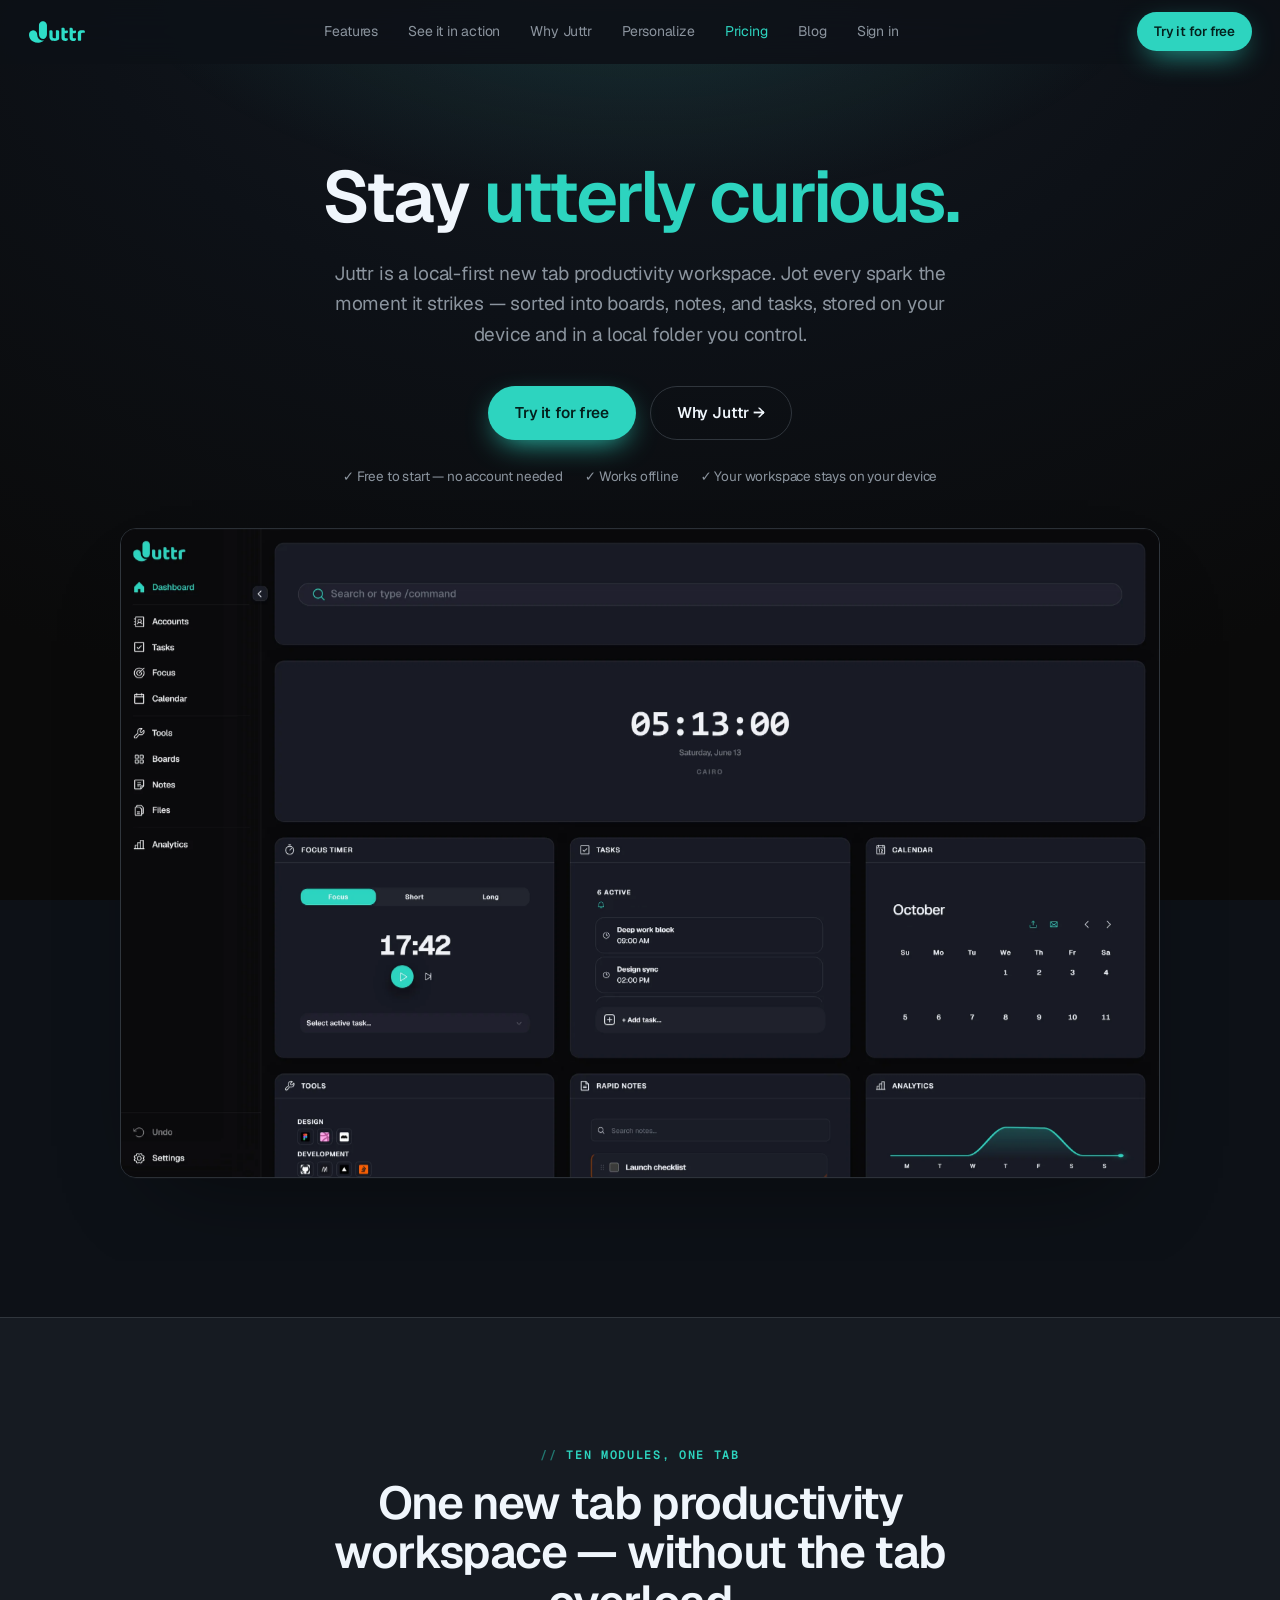
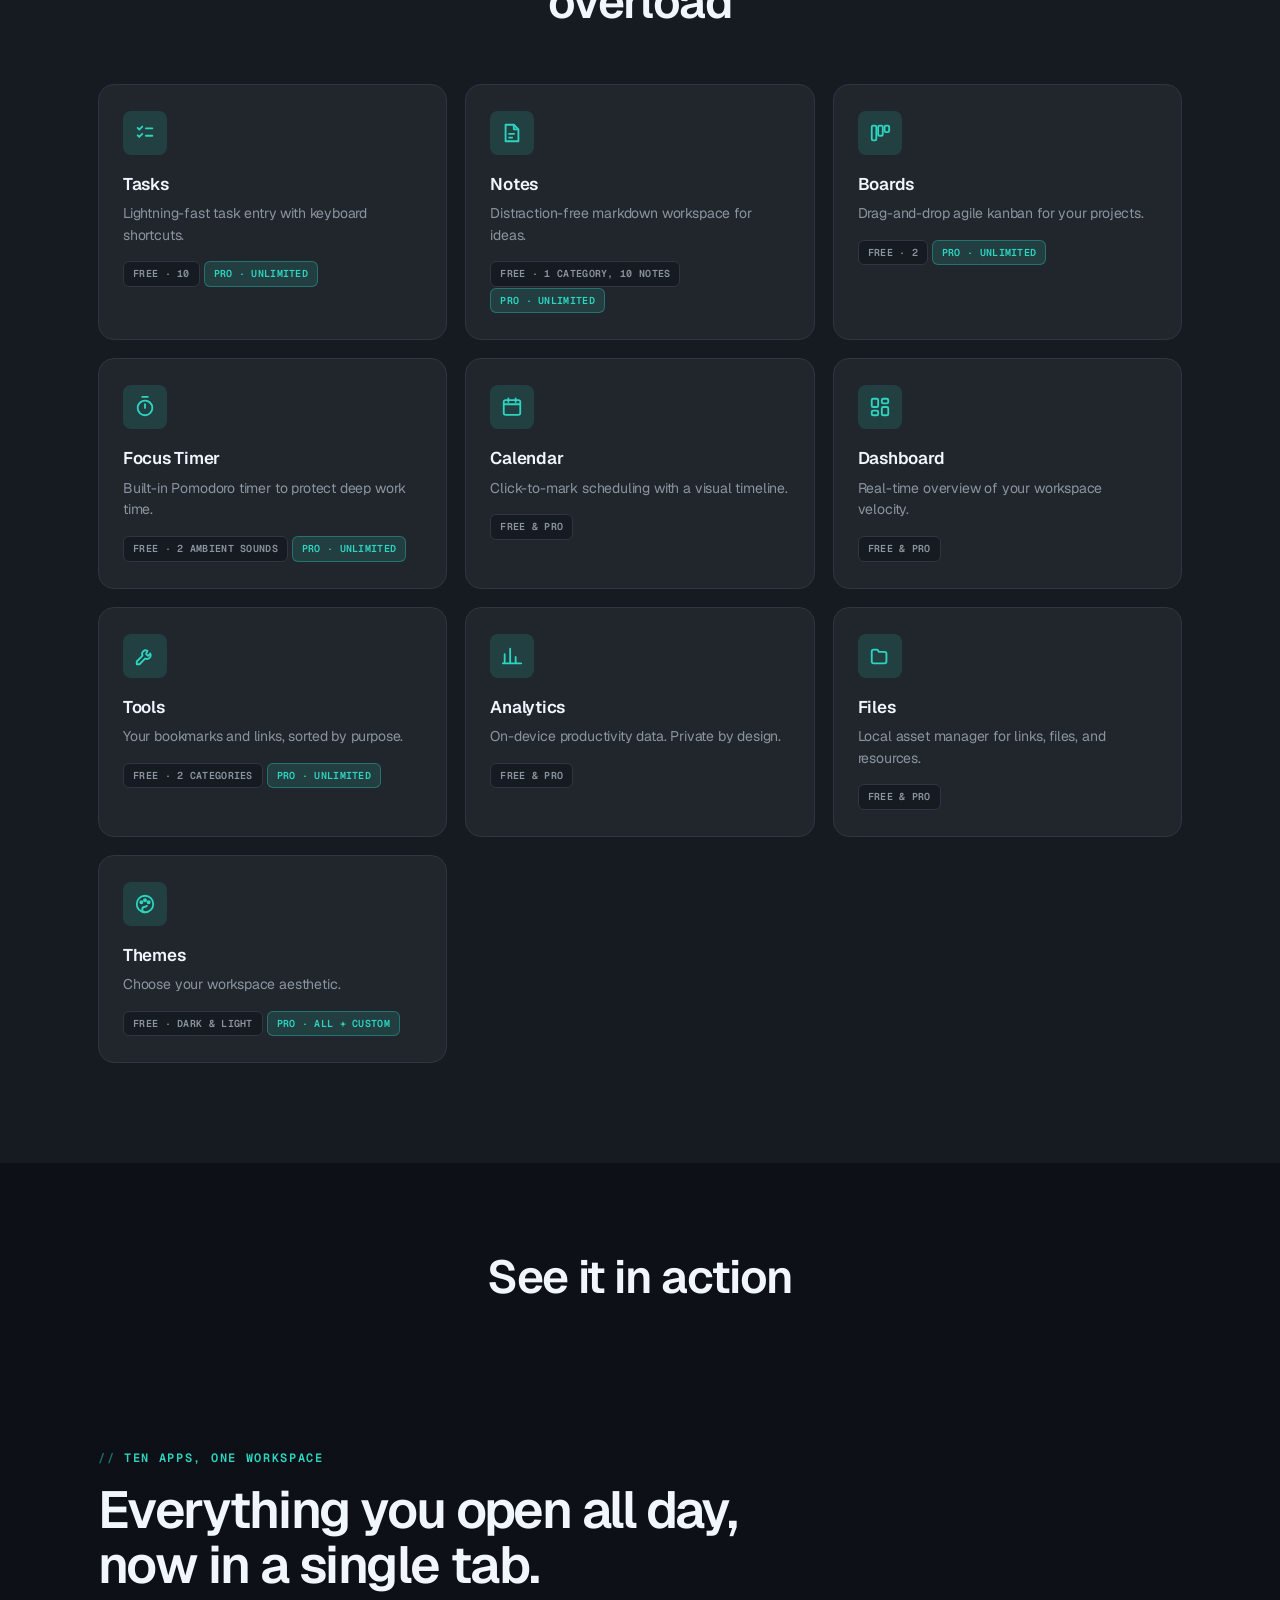
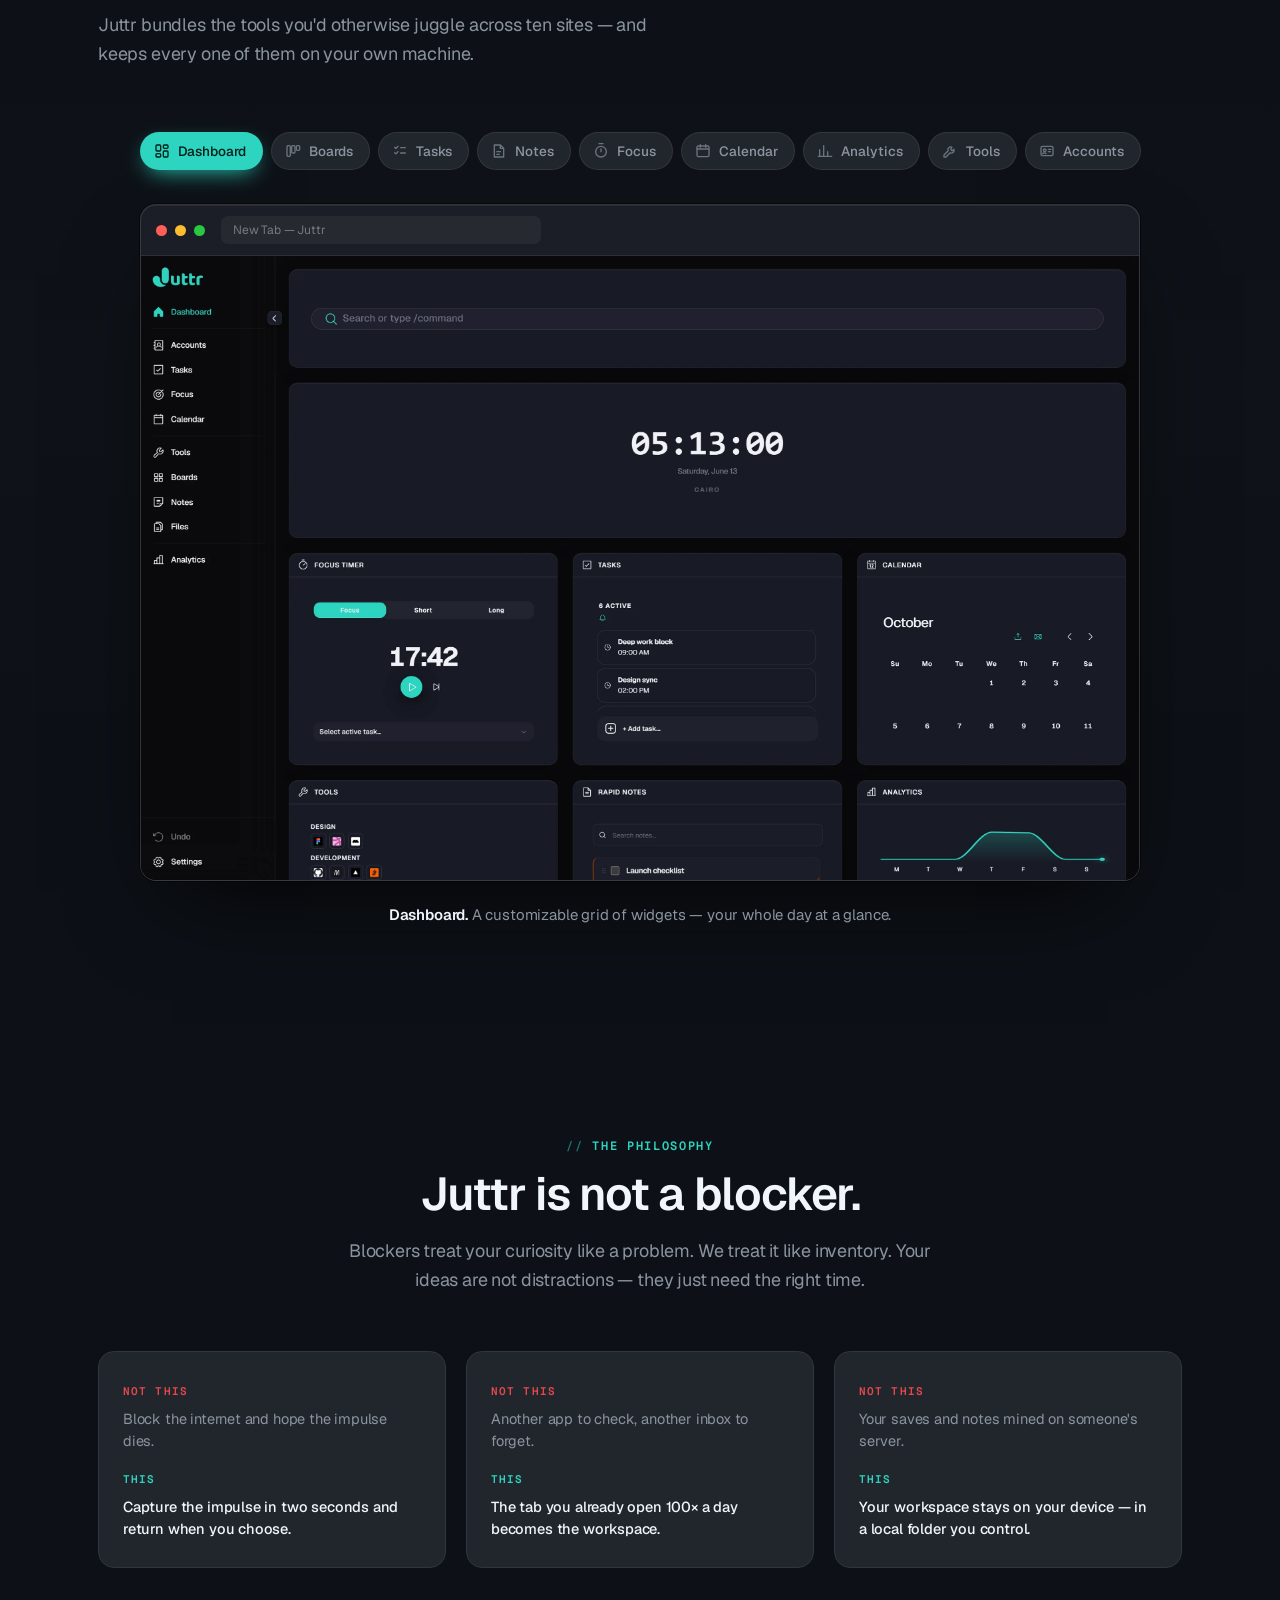
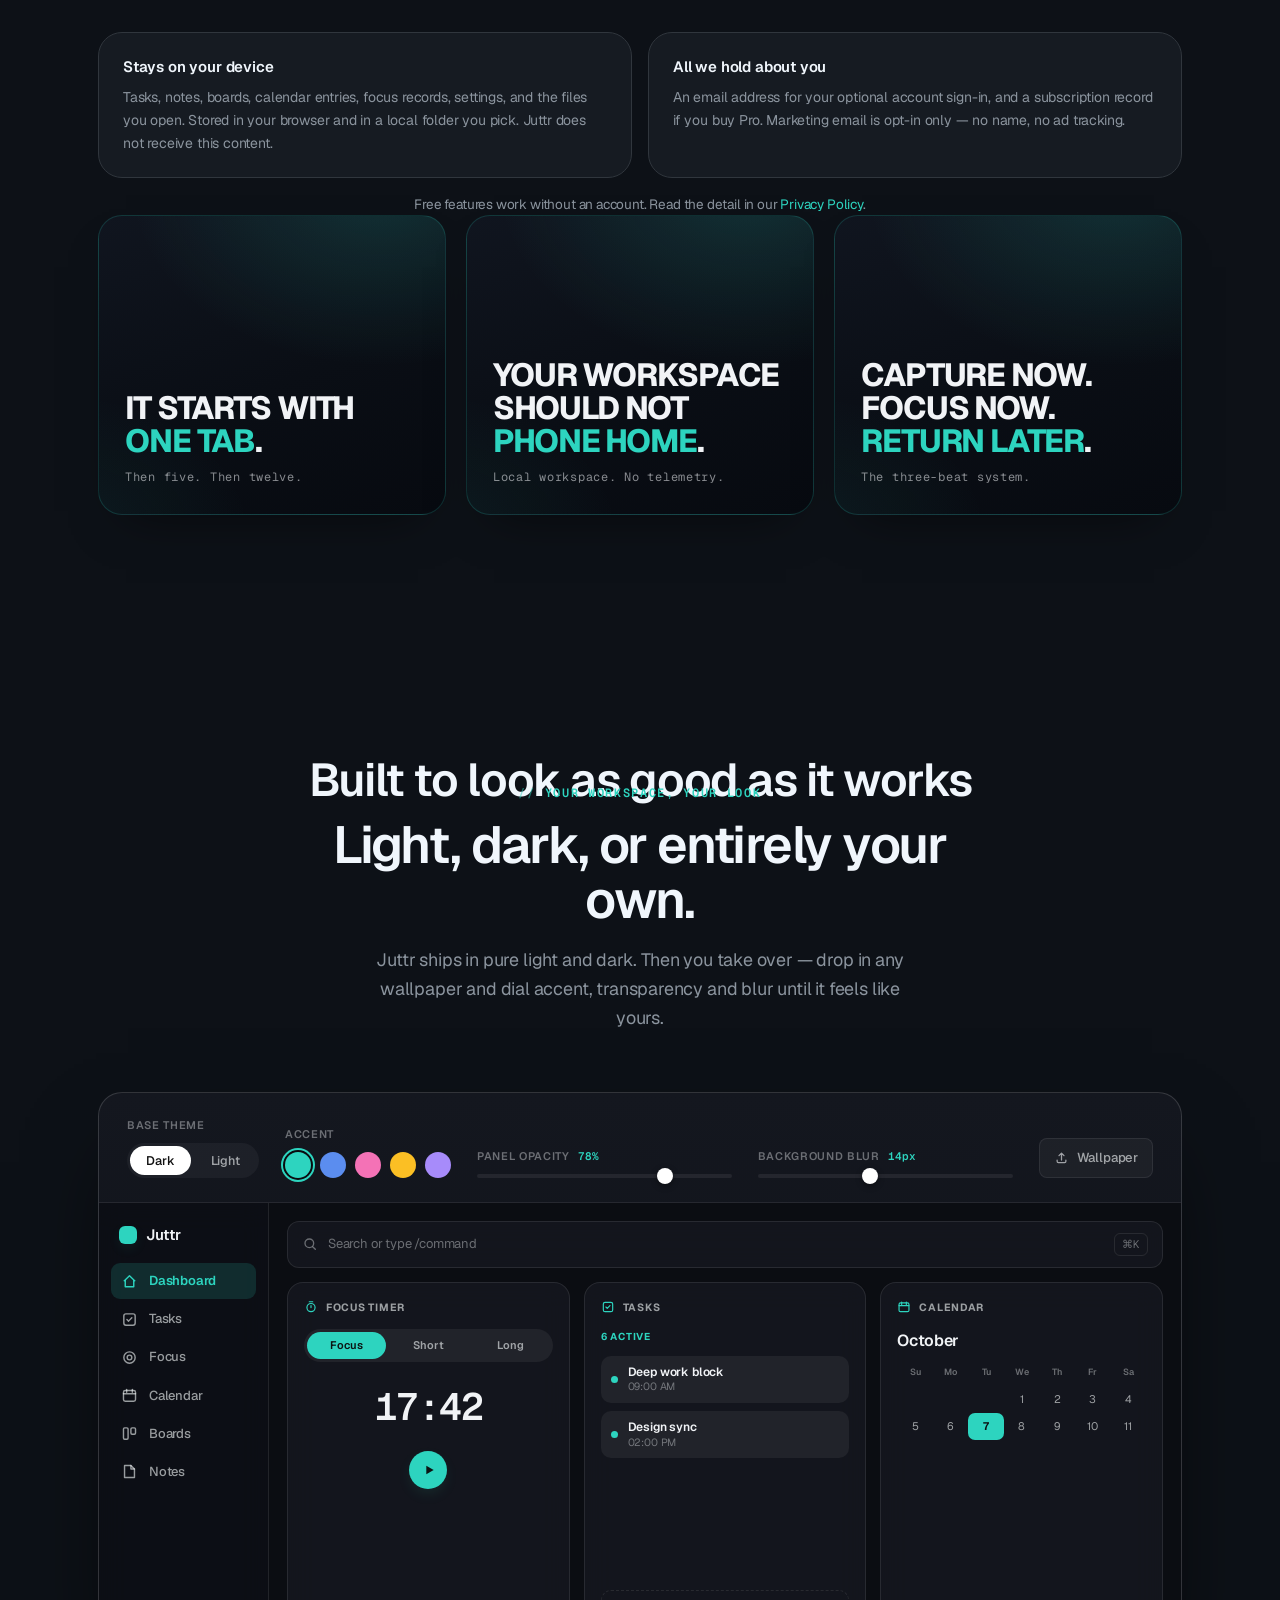
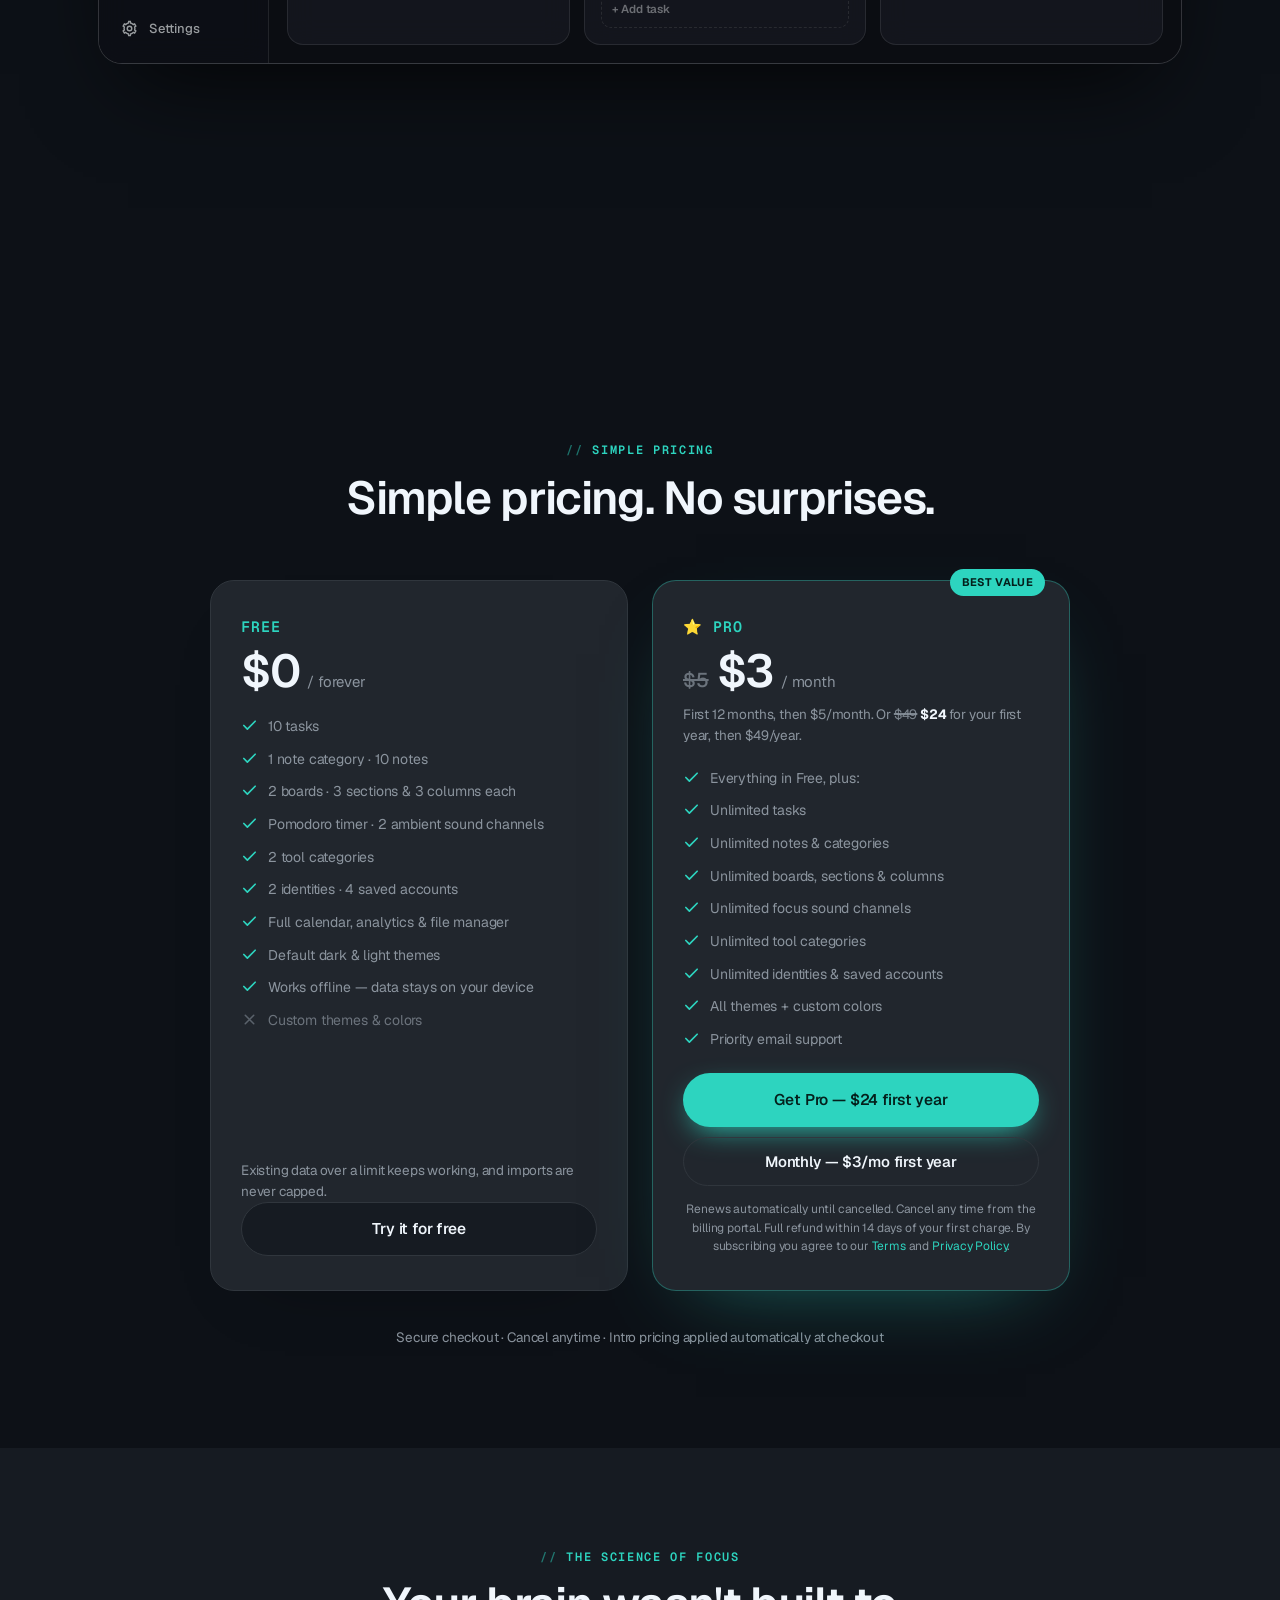
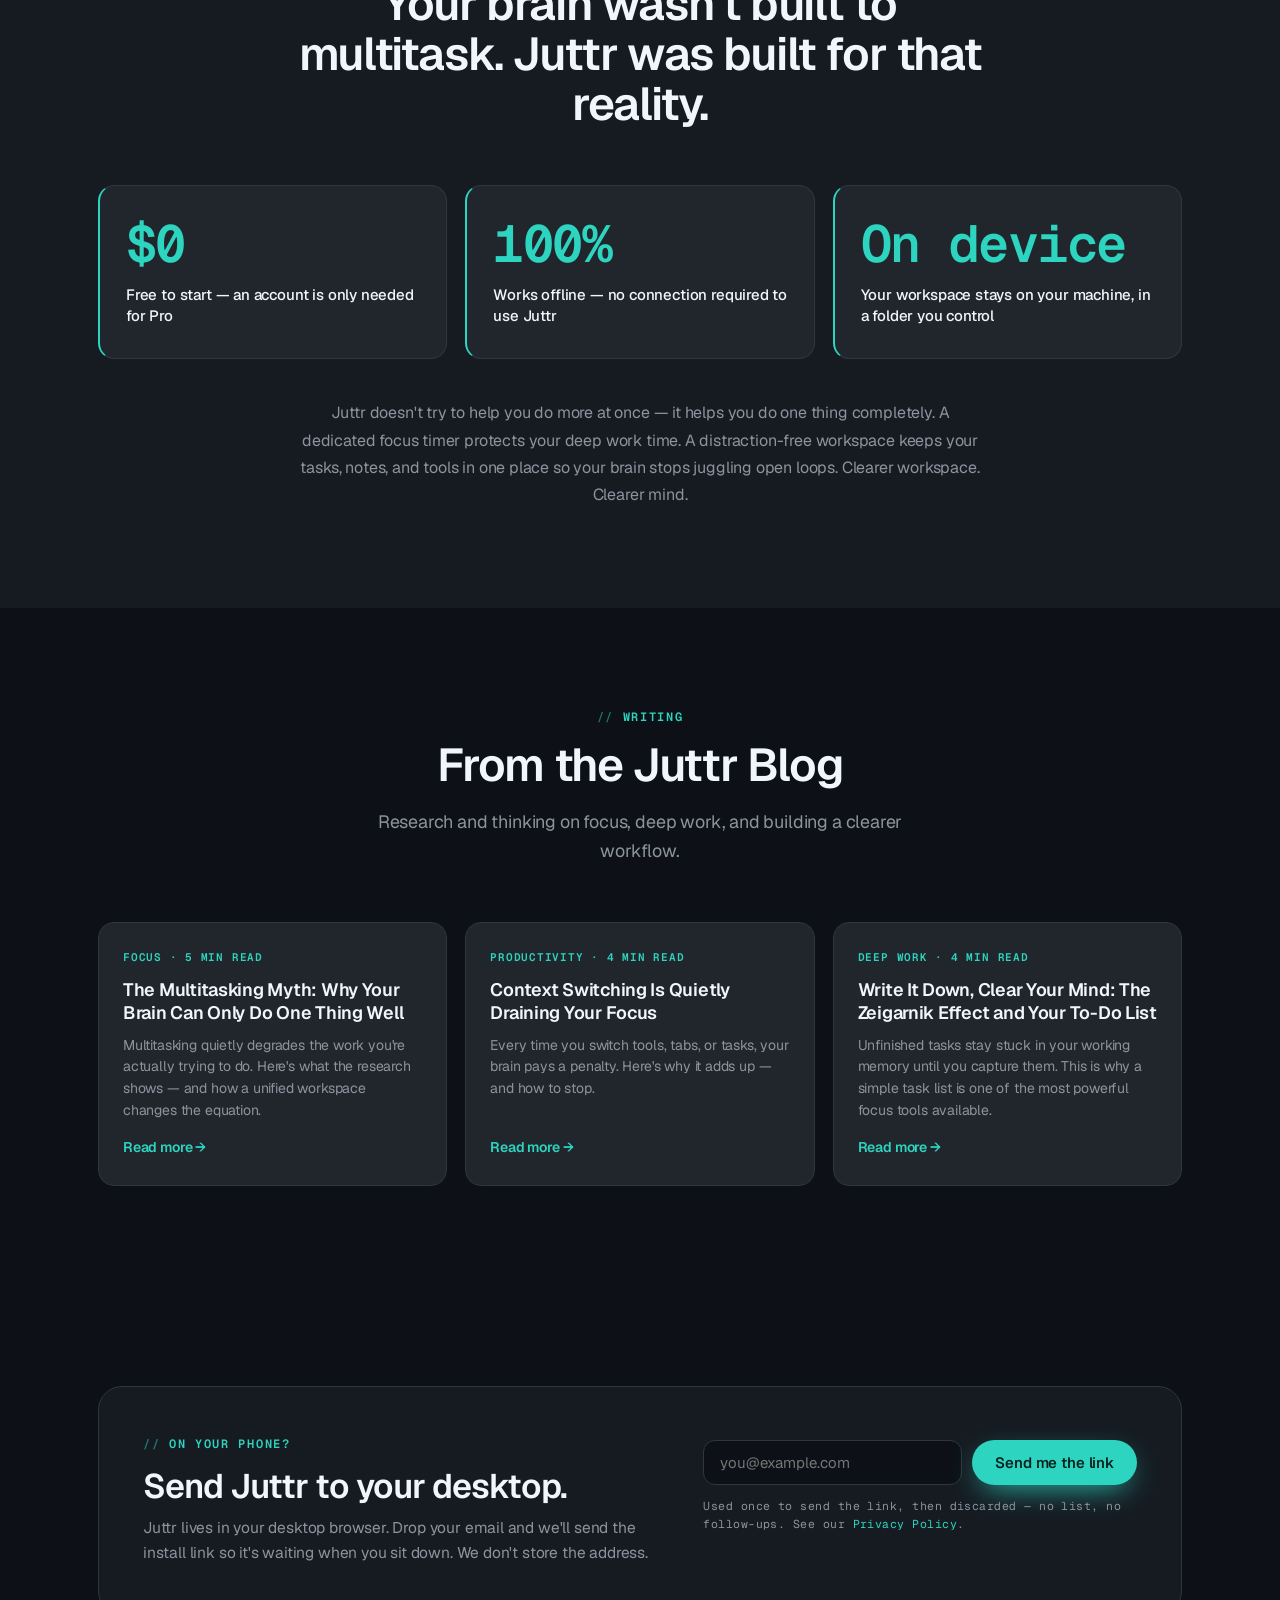
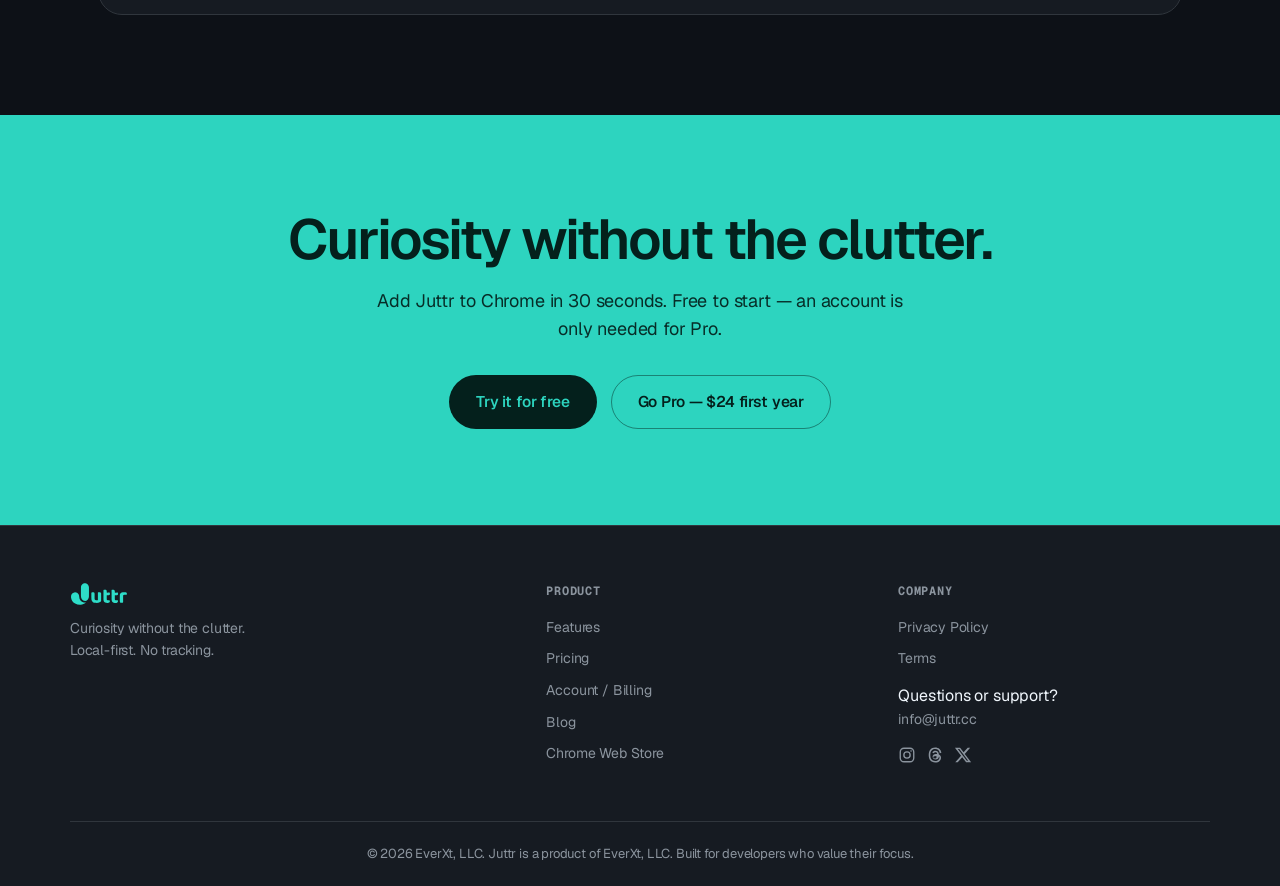
==== commit 393d8109: "Add files via upload" ====
--- a/index.html
+++ b/index.html
@@ -77,7 +77,8 @@
     <a href="#personalize">Personalize</a>
     <a href="#pricing">Pricing</a>
     <a href="#blog">Blog</a>
-    <a class="jx-btn jx-btn-accent jx-btn-sm jx-nav-cta-m" data-store-link="nav-menu" target="_blank" rel="noopener">Get Juttr for Chrome</a>
+    <a href="/account">Sign in</a>
+    <a class="jx-btn jx-btn-accent jx-btn-sm jx-nav-cta-m" href="/account?next=install">Try it for free</a>
   </div>
   <div class="jx-nav-right">
     <button class="jx-toggle" id="theme-toggle" type="button" aria-label="Toggle light or dark mode">
@@ -86,7 +87,7 @@
       <span class="jx-lbl jx-lbl-dark">Dark</span>
       <span class="jx-lbl jx-lbl-light">Light</span>
     </button>
-    <a class="jx-btn jx-btn-accent jx-btn-sm jx-nav-cta-d" data-store-link="nav" target="_blank" rel="noopener">Get Juttr for Chrome</a>
+    <a class="jx-btn jx-btn-accent jx-btn-sm jx-nav-cta-d" href="/account?next=install">Try it for free</a>
     <button class="jx-nav-toggle" id="nav-toggle" type="button" aria-label="Open menu" aria-expanded="false" aria-controls="nav-links">
       <span></span><span></span><span></span>
     </button>
@@ -107,7 +108,7 @@
       folder you control.
     </p>
     <div class="jx-hero-actions">
-      <a class="jx-btn jx-btn-accent jx-btn-lg" data-store-link="hero" target="_blank" rel="noopener">Get Juttr for Chrome</a>
+      <a class="jx-btn jx-btn-accent jx-btn-lg" href="/account?next=install">Try it for free</a>
       <a class="jx-btn jx-btn-outline jx-btn-lg" href="#philosophy">Why Juttr →</a>
     </div>
     <div class="jx-trust">
@@ -115,10 +116,6 @@
       <span>✓ Works offline</span>
       <span>✓ Your workspace stays on your device</span>
     </div>
-    <p class="jx-hero-note" style="margin-top: 14px; font-size: 13.5px; opacity: 0.7;">
-      Optional: <a href="/account">create a free account</a> to save your license key,
-      download the handbook, and manage Pro.
-    </p>
   </div>
   <div class="jx-hero-visual reveal">
     <img src="assets/screens/dark-dashboard.webp" width="1600" height="1000" data-parallax="0.05"
@@ -283,7 +280,7 @@
       </div>
       <div class="jx-split-card">
         <h3>All we hold about you</h3>
-        <p>An email address for your account sign-in (Supabase), and a subscription record if you buy Pro (Stripe). That's it — no mailing list, no name, no tracking. The site runs on Vercel.</p>
+        <p>An email address for your optional account sign-in, and a subscription record if you buy Pro. Marketing email is opt-in only — no name, no ad tracking.</p>
       </div>
     </div>
     <p class="jx-split-note reveal">
@@ -486,11 +483,8 @@
         </ul>
         <p class="jx-price-note">Existing data over a limit keeps working, and imports are never capped.</p>
         <div class="jx-price-actions">
-          <a class="jx-btn jx-btn-ghost jx-btn-lg" data-store-link="pricing-free" target="_blank" rel="noopener">Add to Chrome — Free</a>
-        </div>
-        <p class="jx-price-note" style="margin-top: 10px;">
-          Optional — <a href="/account">create a free account</a> to save your key &amp; get the handbook.
-        </p>
+          <a class="jx-btn jx-btn-ghost jx-btn-lg" href="/account?next=install">Try it for free</a>
+        </div>
       </div>
 
       <!-- Pro -->
@@ -517,8 +511,8 @@
           <li class="yes"><svg viewBox="0 0 24 24" fill="none" stroke="currentColor" stroke-width="2.4" stroke-linecap="round" stroke-linejoin="round"><polyline points="20 6 9 17 4 12"/></svg> Priority email support</li>
         </ul>
         <div class="jx-price-actions">
-          <button class="jx-btn jx-btn-accent jx-btn-lg" type="button" data-checkout="yearly">Get Pro — $24 first year</button>
-          <button class="jx-btn jx-btn-outline" type="button" data-checkout="monthly">Monthly — $3/mo first year</button>
+          <a class="jx-btn jx-btn-accent jx-btn-lg" href="/account?next=checkout&amp;plan=yearly">Get Pro — $24 first year</a>
+          <a class="jx-btn jx-btn-outline" href="/account?next=checkout&amp;plan=monthly">Monthly — $3/mo first year</a>
         </div>
         <!-- Terms of sale must be visible before checkout (Chrome Web Store
              program policy + EU consumer law). Keep in sync with /terms §5–§6. -->
@@ -531,7 +525,7 @@
       </div>
 
     </div>
-    <p class="jx-price-foot">Payments secured by Stripe · Cancel anytime · Intro pricing applied automatically at checkout</p>
+    <p class="jx-price-foot">Secure checkout · Cancel anytime · Intro pricing applied automatically at checkout</p>
   </div>
 </section>
 
@@ -638,8 +632,8 @@
     <h2>Curiosity without the clutter.</h2>
     <p>Add Juttr to Chrome in 30 seconds. Free to start — an account is only needed for Pro.</p>
     <div class="jx-hero-actions">
-      <a class="jx-btn jx-btn-accent jx-btn-lg" data-store-link="cta" target="_blank" rel="noopener">Get Juttr for Chrome</a>
-      <a class="jx-btn jx-btn-outline jx-btn-lg" href="#pricing">Go Pro — $24 first year</a>
+      <a class="jx-btn jx-btn-accent jx-btn-lg" href="/account?next=install">Try it for free</a>
+      <a class="jx-btn jx-btn-outline jx-btn-lg" href="/account?next=checkout&amp;plan=yearly">Go Pro — $24 first year</a>
     </div>
   </div>
 </section>
